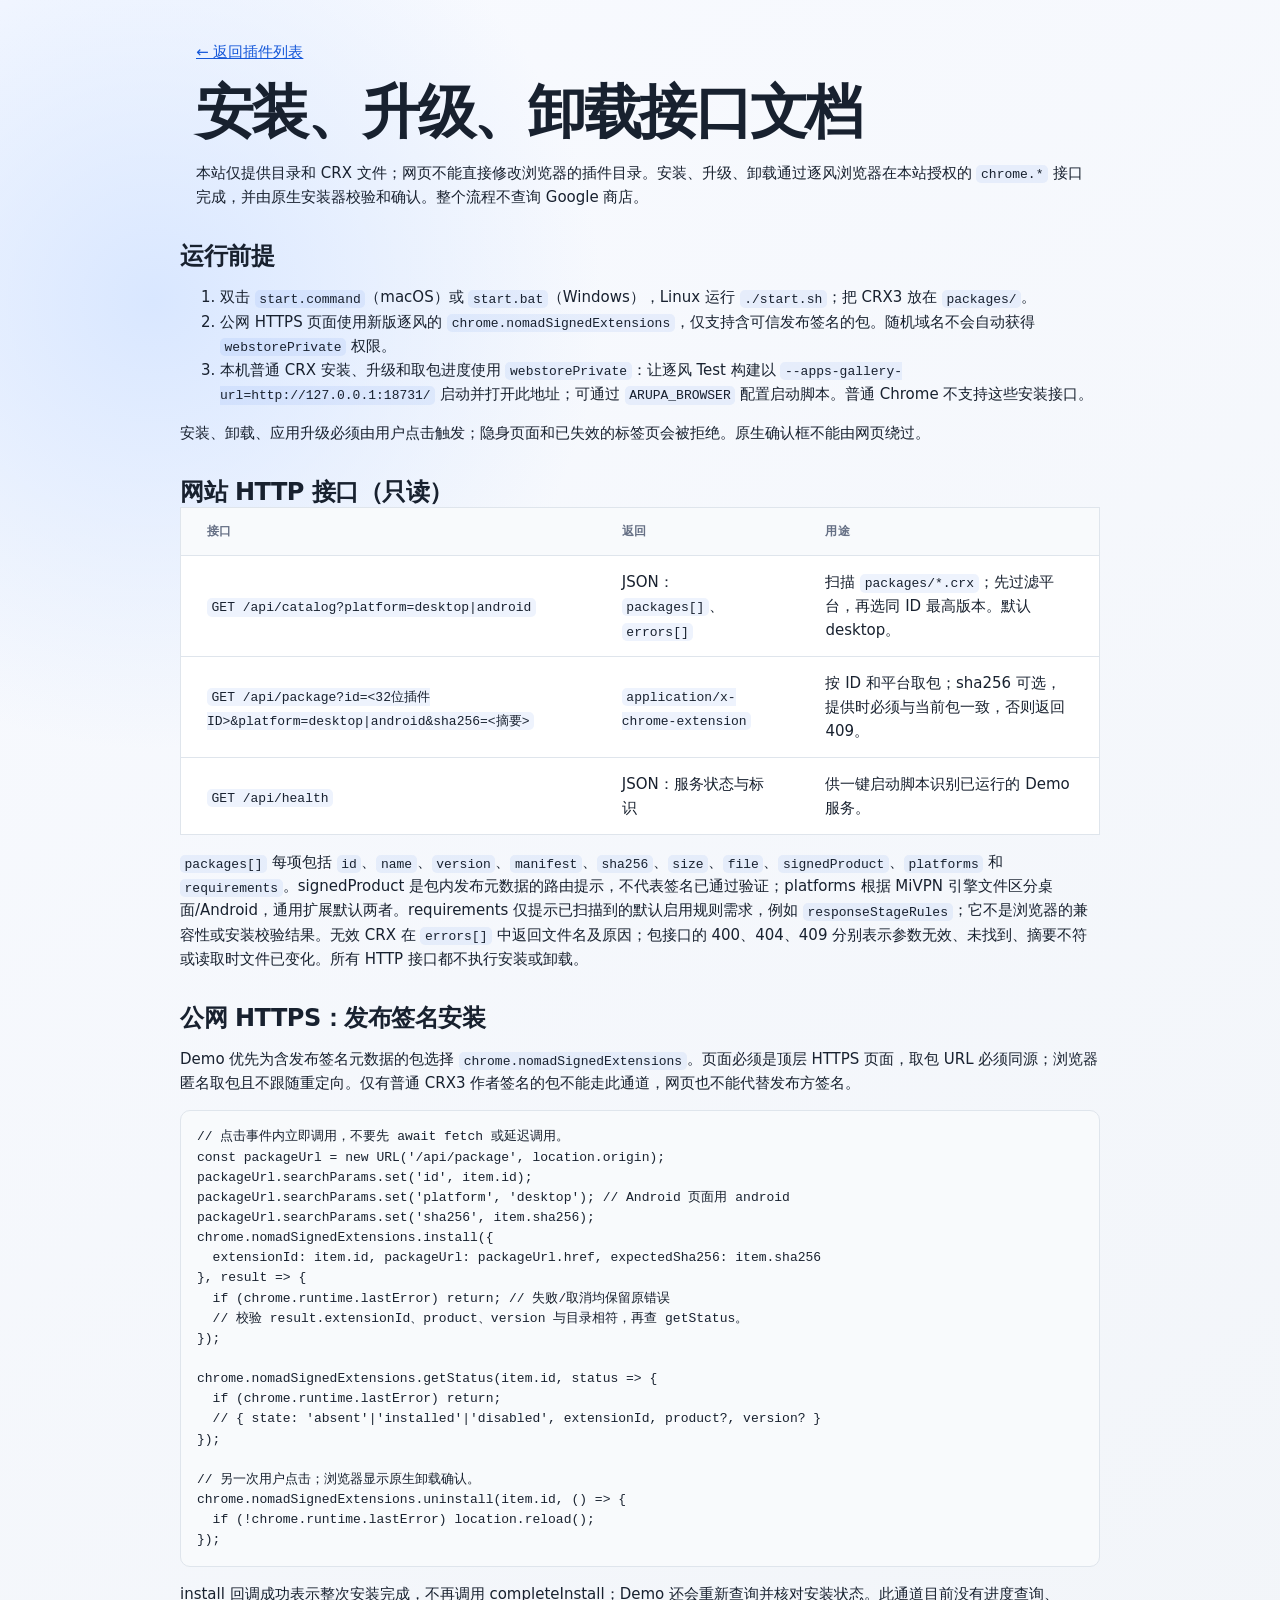
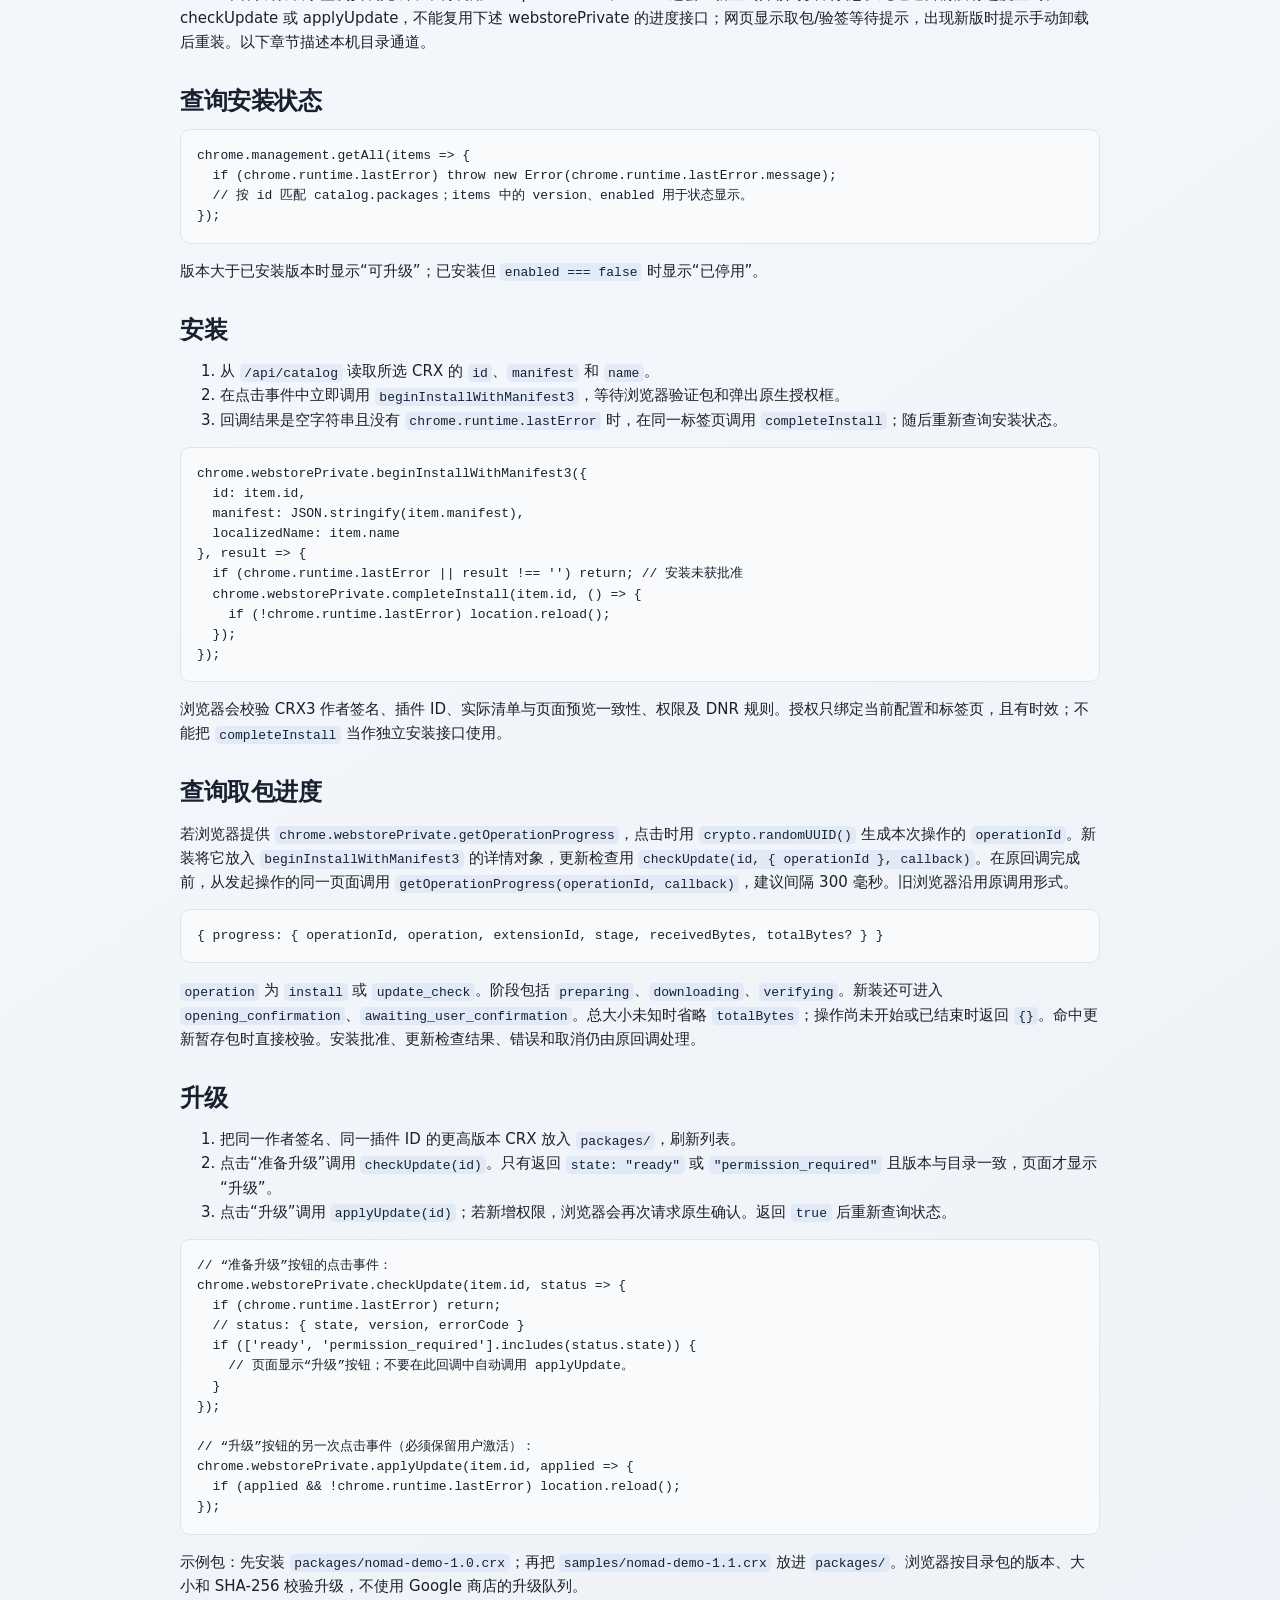
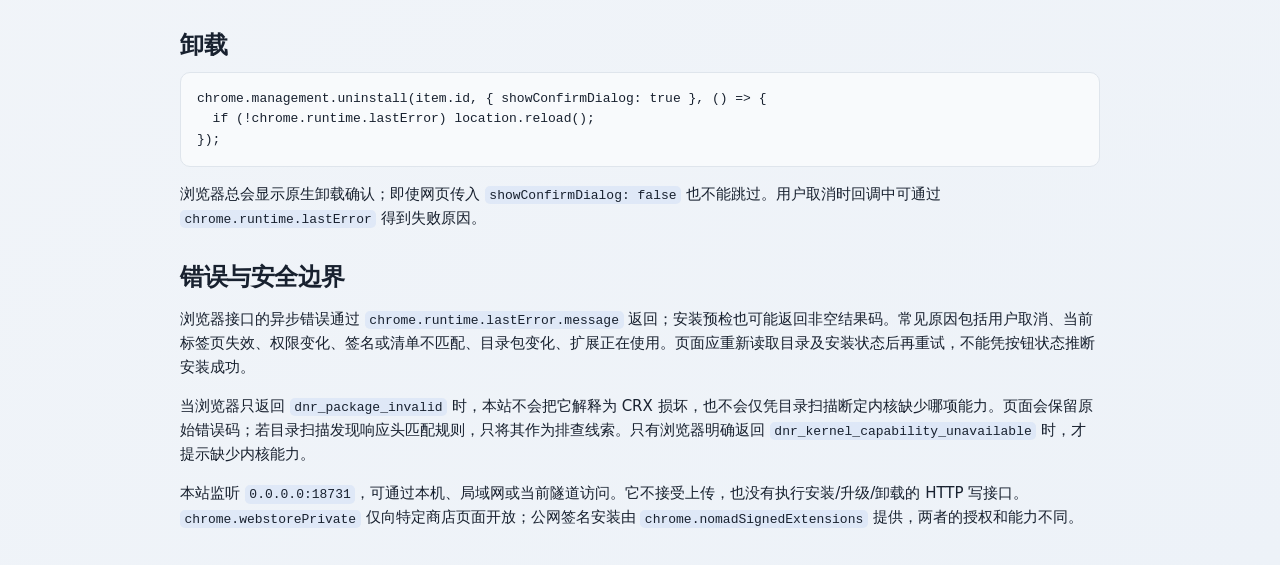
==== api.html @ 38eccc14 "增加随机域名访问" ====
<!doctype html>
<html lang="zh-CN">
<head>
  <meta charset="utf-8">
  <meta name="viewport" content="width=device-width, initial-scale=1">
  <title>接口文档 · 逐风扩展商店 Demo</title>
  <link rel="stylesheet" href="/style.css">
</head>
<body class="docs-page">
  <p><a href="/">← 返回插件列表</a></p>
  <h1>安装、升级、卸载接口文档</h1>
  <p>本站仅提供目录和 CRX 文件；网页不能直接修改浏览器的插件目录。安装、升级、卸载通过逐风浏览器在本站授权的 <code>chrome.*</code> 接口完成，并由原生安装器校验和确认。整个流程不查询 Google 商店。</p>

  <section>
    <h2>运行前提</h2>
    <ol>
      <li>双击 <code>start.command</code>（macOS）或 <code>start.bat</code>（Windows），Linux 运行 <code>./start.sh</code>；把 CRX3 放在 <code>packages/</code>。</li>
      <li>公网 HTTPS 页面使用新版逐风的 <code>chrome.nomadSignedExtensions</code>，仅支持含可信发布签名的包。随机域名不会自动获得 <code>webstorePrivate</code> 权限。</li>
      <li>本机普通 CRX 安装、升级和取包进度使用 <code>webstorePrivate</code>：让逐风 Test 构建以 <code>--apps-gallery-url=http://127.0.0.1:18731/</code> 启动并打开此地址；可通过 <code>ARUPA_BROWSER</code> 配置启动脚本。普通 Chrome 不支持这些安装接口。</li>
    </ol>
    <p>安装、卸载、应用升级必须由用户点击触发；隐身页面和已失效的标签页会被拒绝。原生确认框不能由网页绕过。</p>
  </section>

  <section>
    <h2>网站 HTTP 接口（只读）</h2>
    <table>
      <thead><tr><th>接口</th><th>返回</th><th>用途</th></tr></thead>
      <tbody>
        <tr><td><code>GET /api/catalog?platform=desktop|android</code></td><td>JSON：<code>packages[]</code>、<code>errors[]</code></td><td>扫描 <code>packages/*.crx</code>；先过滤平台，再选同 ID 最高版本。默认 desktop。</td></tr>
        <tr><td><code>GET /api/package?id=&lt;32位插件ID&gt;&amp;platform=desktop|android&amp;sha256=&lt;摘要&gt;</code></td><td><code>application/x-chrome-extension</code></td><td>按 ID 和平台取包；sha256 可选，提供时必须与当前包一致，否则返回 409。</td></tr>
        <tr><td><code>GET /api/health</code></td><td>JSON：服务状态与标识</td><td>供一键启动脚本识别已运行的 Demo 服务。</td></tr>
      </tbody>
    </table>
    <p><code>packages[]</code> 每项包括 <code>id</code>、<code>name</code>、<code>version</code>、<code>manifest</code>、<code>sha256</code>、<code>size</code>、<code>file</code>、<code>signedProduct</code>、<code>platforms</code> 和 <code>requirements</code>。signedProduct 是包内发布元数据的路由提示，不代表签名已通过验证；platforms 根据 MiVPN 引擎文件区分桌面/Android，通用扩展默认两者。requirements 仅提示已扫描到的默认启用规则需求，例如 <code>responseStageRules</code>；它不是浏览器的兼容性或安装校验结果。无效 CRX 在 <code>errors[]</code> 中返回文件名及原因；包接口的 400、404、409 分别表示参数无效、未找到、摘要不符或读取时文件已变化。所有 HTTP 接口都不执行安装或卸载。</p>
  </section>

  <section>
    <h2>公网 HTTPS：发布签名安装</h2>
    <p>Demo 优先为含发布签名元数据的包选择 <code>chrome.nomadSignedExtensions</code>。页面必须是顶层 HTTPS 页面，取包 URL 必须同源；浏览器匿名取包且不跟随重定向。仅有普通 CRX3 作者签名的包不能走此通道，网页也不能代替发布方签名。</p>
    <pre><code>// 点击事件内立即调用，不要先 await fetch 或延迟调用。
const packageUrl = new URL('/api/package', location.origin);
packageUrl.searchParams.set('id', item.id);
packageUrl.searchParams.set('platform', 'desktop'); // Android 页面用 android
packageUrl.searchParams.set('sha256', item.sha256);
chrome.nomadSignedExtensions.install({
  extensionId: item.id, packageUrl: packageUrl.href, expectedSha256: item.sha256
}, result =&gt; {
  if (chrome.runtime.lastError) return; // 失败/取消均保留原错误
  // 校验 result.extensionId、product、version 与目录相符，再查 getStatus。
});

chrome.nomadSignedExtensions.getStatus(item.id, status =&gt; {
  if (chrome.runtime.lastError) return;
  // { state: 'absent'|'installed'|'disabled', extensionId, product?, version? }
});

// 另一次用户点击；浏览器显示原生卸载确认。
chrome.nomadSignedExtensions.uninstall(item.id, () =&gt; {
  if (!chrome.runtime.lastError) location.reload();
});</code></pre>
    <p>install 回调成功表示整次安装完成，不再调用 completeInstall；Demo 还会重新查询并核对安装状态。此通道目前没有进度查询、checkUpdate 或 applyUpdate，不能复用下述 webstorePrivate 的进度接口；网页显示取包/验签等待提示，出现新版时提示手动卸载后重装。以下章节描述本机目录通道。</p>
  </section>

  <section>
    <h2>查询安装状态</h2>
    <pre><code>chrome.management.getAll(items =&gt; {
  if (chrome.runtime.lastError) throw new Error(chrome.runtime.lastError.message);
  // 按 id 匹配 catalog.packages；items 中的 version、enabled 用于状态显示。
});</code></pre>
    <p>版本大于已安装版本时显示“可升级”；已安装但 <code>enabled === false</code> 时显示“已停用”。</p>
  </section>

  <section>
    <h2>安装</h2>
    <ol>
      <li>从 <code>/api/catalog</code> 读取所选 CRX 的 <code>id</code>、<code>manifest</code> 和 <code>name</code>。</li>
      <li>在点击事件中立即调用 <code>beginInstallWithManifest3</code>，等待浏览器验证包和弹出原生授权框。</li>
      <li>回调结果是空字符串且没有 <code>chrome.runtime.lastError</code> 时，在同一标签页调用 <code>completeInstall</code>；随后重新查询安装状态。</li>
    </ol>
    <pre><code>chrome.webstorePrivate.beginInstallWithManifest3({
  id: item.id,
  manifest: JSON.stringify(item.manifest),
  localizedName: item.name
}, result =&gt; {
  if (chrome.runtime.lastError || result !== '') return; // 安装未获批准
  chrome.webstorePrivate.completeInstall(item.id, () =&gt; {
    if (!chrome.runtime.lastError) location.reload();
  });
});</code></pre>
    <p>浏览器会校验 CRX3 作者签名、插件 ID、实际清单与页面预览一致性、权限及 DNR 规则。授权只绑定当前配置和标签页，且有时效；不能把 <code>completeInstall</code> 当作独立安装接口使用。</p>
  </section>

  <section>
    <h2>查询取包进度</h2>
    <p>若浏览器提供 <code>chrome.webstorePrivate.getOperationProgress</code>，点击时用 <code>crypto.randomUUID()</code> 生成本次操作的 <code>operationId</code>。新装将它放入 <code>beginInstallWithManifest3</code> 的详情对象，更新检查用 <code>checkUpdate(id, { operationId }, callback)</code>。在原回调完成前，从发起操作的同一页面调用 <code>getOperationProgress(operationId, callback)</code>，建议间隔 300 毫秒。旧浏览器沿用原调用形式。</p>
    <pre><code>{ progress: { operationId, operation, extensionId, stage, receivedBytes, totalBytes? } }</code></pre>
    <p><code>operation</code> 为 <code>install</code> 或 <code>update_check</code>。阶段包括 <code>preparing</code>、<code>downloading</code>、<code>verifying</code>。新装还可进入 <code>opening_confirmation</code>、<code>awaiting_user_confirmation</code>。总大小未知时省略 <code>totalBytes</code>；操作尚未开始或已结束时返回 <code>{}</code>。命中更新暂存包时直接校验。安装批准、更新检查结果、错误和取消仍由原回调处理。</p>
  </section>

  <section>
    <h2>升级</h2>
    <ol>
      <li>把同一作者签名、同一插件 ID 的更高版本 CRX 放入 <code>packages/</code>，刷新列表。</li>
      <li>点击“准备升级”调用 <code>checkUpdate(id)</code>。只有返回 <code>state: "ready"</code> 或 <code>"permission_required"</code> 且版本与目录一致，页面才显示“升级”。</li>
      <li>点击“升级”调用 <code>applyUpdate(id)</code>；若新增权限，浏览器会再次请求原生确认。返回 <code>true</code> 后重新查询状态。</li>
    </ol>
    <pre><code>// “准备升级”按钮的点击事件：
chrome.webstorePrivate.checkUpdate(item.id, status =&gt; {
  if (chrome.runtime.lastError) return;
  // status: { state, version, errorCode }
  if (['ready', 'permission_required'].includes(status.state)) {
    // 页面显示“升级”按钮；不要在此回调中自动调用 applyUpdate。
  }
});

// “升级”按钮的另一次点击事件（必须保留用户激活）：
chrome.webstorePrivate.applyUpdate(item.id, applied =&gt; {
  if (applied &amp;&amp; !chrome.runtime.lastError) location.reload();
});</code></pre>
    <p>示例包：先安装 <code>packages/nomad-demo-1.0.crx</code>；再把 <code>samples/nomad-demo-1.1.crx</code> 放进 <code>packages/</code>。浏览器按目录包的版本、大小和 SHA-256 校验升级，不使用 Google 商店的升级队列。</p>
  </section>

  <section>
    <h2>卸载</h2>
    <pre><code>chrome.management.uninstall(item.id, { showConfirmDialog: true }, () =&gt; {
  if (!chrome.runtime.lastError) location.reload();
});</code></pre>
    <p>浏览器总会显示原生卸载确认；即使网页传入 <code>showConfirmDialog: false</code> 也不能跳过。用户取消时回调中可通过 <code>chrome.runtime.lastError</code> 得到失败原因。</p>
  </section>

  <section>
    <h2>错误与安全边界</h2>
    <p>浏览器接口的异步错误通过 <code>chrome.runtime.lastError.message</code> 返回；安装预检也可能返回非空结果码。常见原因包括用户取消、当前标签页失效、权限变化、签名或清单不匹配、目录包变化、扩展正在使用。页面应重新读取目录及安装状态后再重试，不能凭按钮状态推断安装成功。</p>
    <p>当浏览器只返回 <code>dnr_package_invalid</code> 时，本站不会把它解释为 CRX 损坏，也不会仅凭目录扫描断定内核缺少哪项能力。页面会保留原始错误码；若目录扫描发现响应头匹配规则，只将其作为排查线索。只有浏览器明确返回 <code>dnr_kernel_capability_unavailable</code> 时，才提示缺少内核能力。</p>
    <p>本站监听 <code>0.0.0.0:18731</code>，可通过本机、局域网或当前隧道访问。它不接受上传，也没有执行安装/升级/卸载的 HTTP 写接口。<code>chrome.webstorePrivate</code> 仅向特定商店页面开放；公网签名安装由 <code>chrome.nomadSignedExtensions</code> 提供，两者的授权和能力不同。</p>
  </section>
</body>
</html>
---- style.css ----
:root {
  color-scheme: light;
  --ink: #18212f;
  --muted: #667085;
  --line: #dfe5ec;
  --panel: rgba(255, 255, 255, 0.92);
  --brand: #1457d9;
  --brand-dark: #0b3f9f;
  --accent: #e8f0ff;
}

* { box-sizing: border-box; }

body {
  min-height: 100vh;
  margin: 0;
  color: var(--ink);
  background:
    radial-gradient(circle at 12% 8%, #d9e7ff 0, transparent 28rem),
    linear-gradient(145deg, #f8faff 0%, #f2f5f9 56%, #edf2f8 100%);
  font: 15px/1.6 system-ui, -apple-system, BlinkMacSystemFont, "Segoe UI", sans-serif;
}

.shell,
body > section,
body > h1,
body > p {
  width: min(1040px, calc(100% - 32px));
  margin-right: auto;
  margin-left: auto;
}

.shell { padding: 64px 0 40px; }

.hero {
  display: flex;
  align-items: flex-end;
  justify-content: space-between;
  gap: 32px;
  margin-bottom: 32px;
}

.eyebrow,
.section-label {
  margin: 0 0 6px;
  color: var(--brand);
  font-size: 12px;
  font-weight: 750;
  letter-spacing: .14em;
}

h1, h2 { line-height: 1.15; }
h1 { margin: 0; font-size: clamp(34px, 6vw, 58px); letter-spacing: -.045em; }
h1 span { color: var(--brand); }
h2 { margin: 0; font-size: 24px; letter-spacing: -.02em; }

.intro { max-width: 680px; margin: 16px 0 0; color: var(--muted); font-size: 17px; }

.panel {
  overflow: hidden;
  border: 1px solid rgba(198, 208, 221, .9);
  border-radius: 18px;
  background: var(--panel);
  box-shadow: 0 20px 50px rgba(31, 52, 79, .09);
}

.toolbar {
  display: flex;
  align-items: center;
  justify-content: space-between;
  gap: 20px;
  padding: 24px 26px 18px;
}

button,
.secondary-action {
  border: 1px solid transparent;
  border-radius: 9px;
  padding: 8px 13px;
  font: inherit;
  font-weight: 650;
  text-decoration: none;
  transition: background-color .15s ease, border-color .15s ease, transform .15s ease;
}

button { margin: 2px; color: #fff; background: var(--brand); cursor: pointer; }
button:hover:not(:disabled) { background: var(--brand-dark); transform: translateY(-1px); }
button:disabled { opacity: .48; cursor: not-allowed; }
.secondary-action { flex: 0 0 auto; color: var(--brand); border-color: #b9cdf8; background: rgba(255, 255, 255, .72); }
.secondary-action:hover { border-color: var(--brand); background: #fff; }

.status {
  min-height: 44px;
  margin: 0 26px 16px;
  padding: 10px 12px;
  border-radius: 9px;
  color: #365178;
  background: var(--accent);
  white-space: pre-wrap;
}

#download-progress { width: calc(100% - 52px); margin: 0 26px 16px; accent-color: var(--brand); }

.table-wrap { overflow-x: auto; }
table { width: 100%; border-collapse: collapse; }
th, td { padding: 14px 26px; border-top: 1px solid var(--line); text-align: left; vertical-align: middle; }
th { color: var(--muted); background: #f8fafc; font-size: 12px; font-weight: 700; letter-spacing: .04em; white-space: nowrap; }
td:first-child { min-width: 240px; font-weight: 620; }
td:first-child .file-name { margin-top: 3px; color: var(--muted); font-size: 13px; font-weight: 400; }
td:last-child { min-width: 150px; }

footer { padding: 18px 4px; color: var(--muted); font-size: 13px; }
a { color: var(--brand); }
code, pre { font: 13px/1.55 ui-monospace, SFMono-Regular, Menlo, Consolas, monospace; }
code { padding: .12em .35em; border-radius: 5px; background: rgba(20, 87, 217, .07); }
pre { overflow-x: auto; padding: 16px; border: 1px solid var(--line); border-radius: 10px; background: #f8fafc; }
pre code { padding: 0; background: transparent; }

.docs-page { width: min(920px, calc(100% - 32px)); margin: 40px auto; }
.docs-page section { width: auto; margin: 34px 0; }
.docs-page table { border: 1px solid var(--line); background: #fff; }

@media (max-width: 700px) {
  .shell { padding-top: 36px; }
  .hero { align-items: flex-start; flex-direction: column; gap: 18px; }
  .toolbar { align-items: flex-start; }
  th, td { padding: 12px 16px; }
  .status { margin-right: 16px; margin-left: 16px; }
  #download-progress { width: calc(100% - 32px); margin-right: 16px; margin-left: 16px; }
}

@media (prefers-reduced-motion: reduce) {
  button, .secondary-action { transition: none; }
}
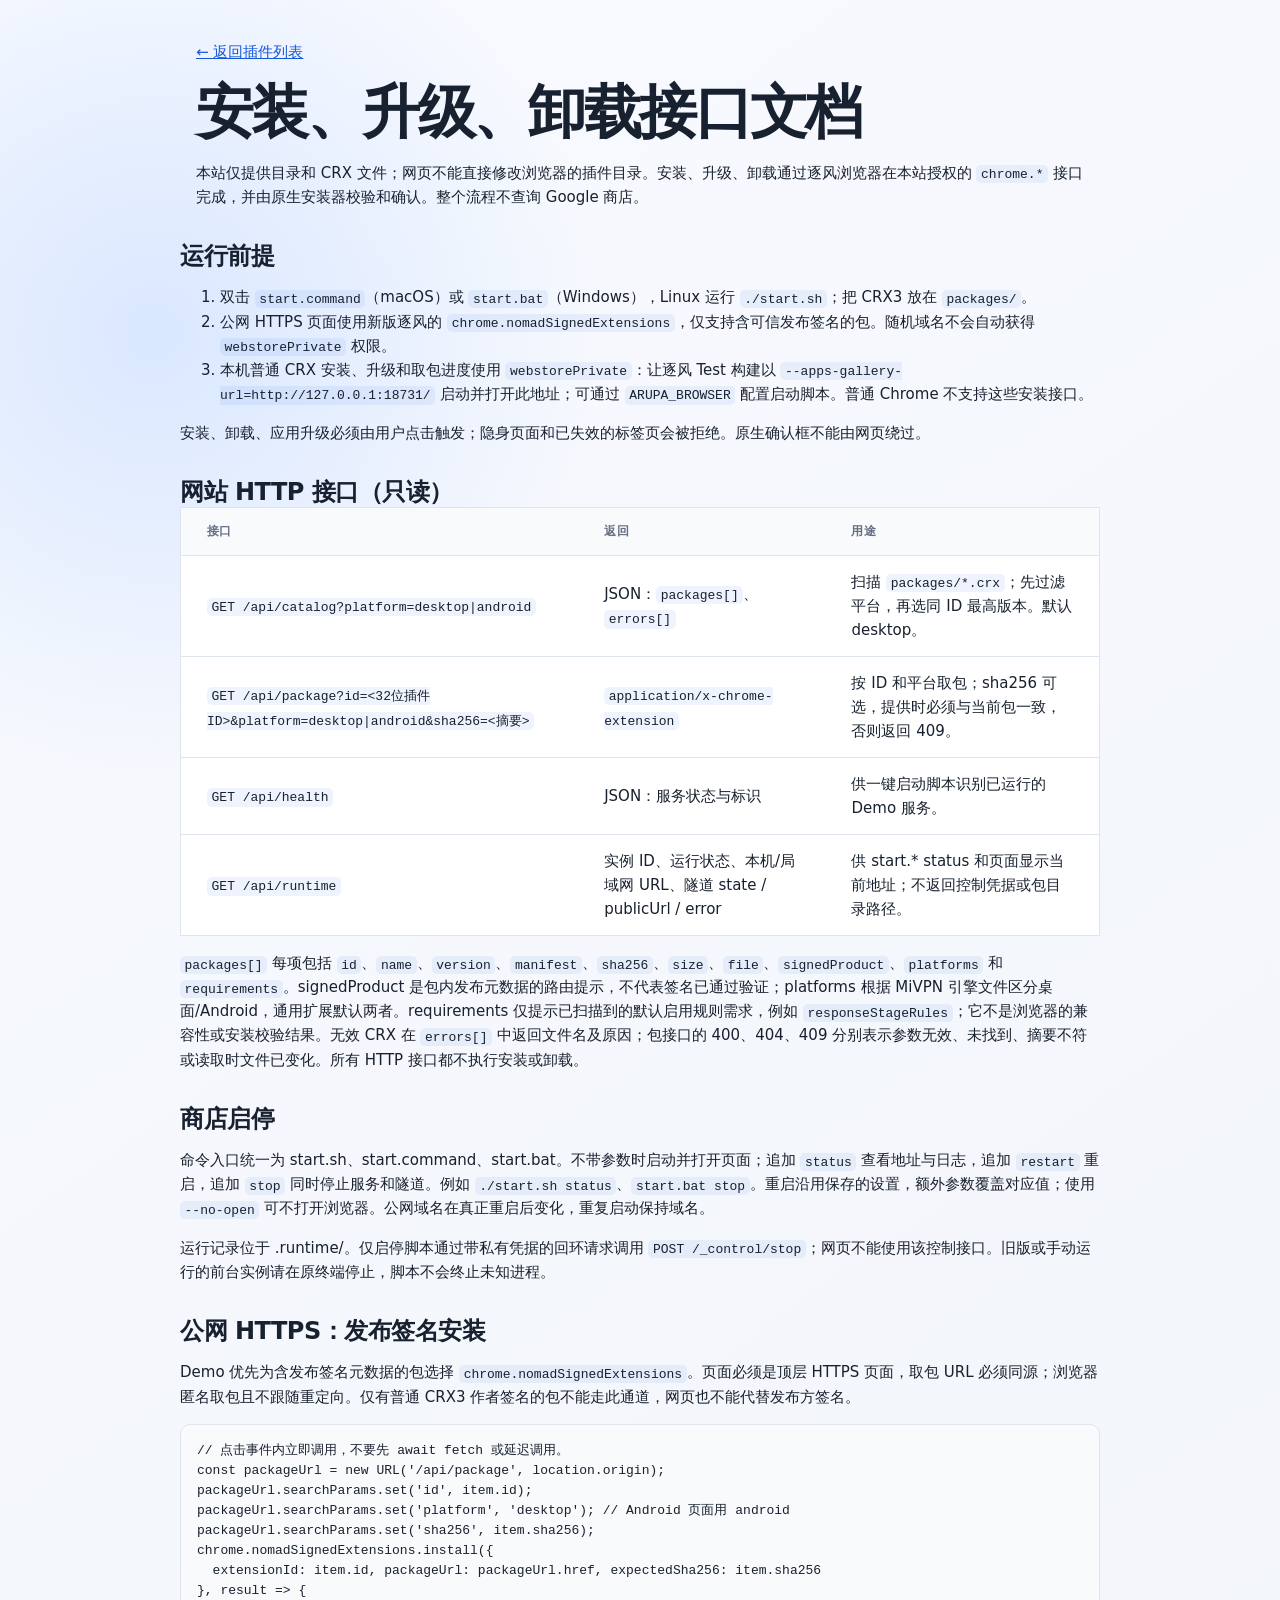
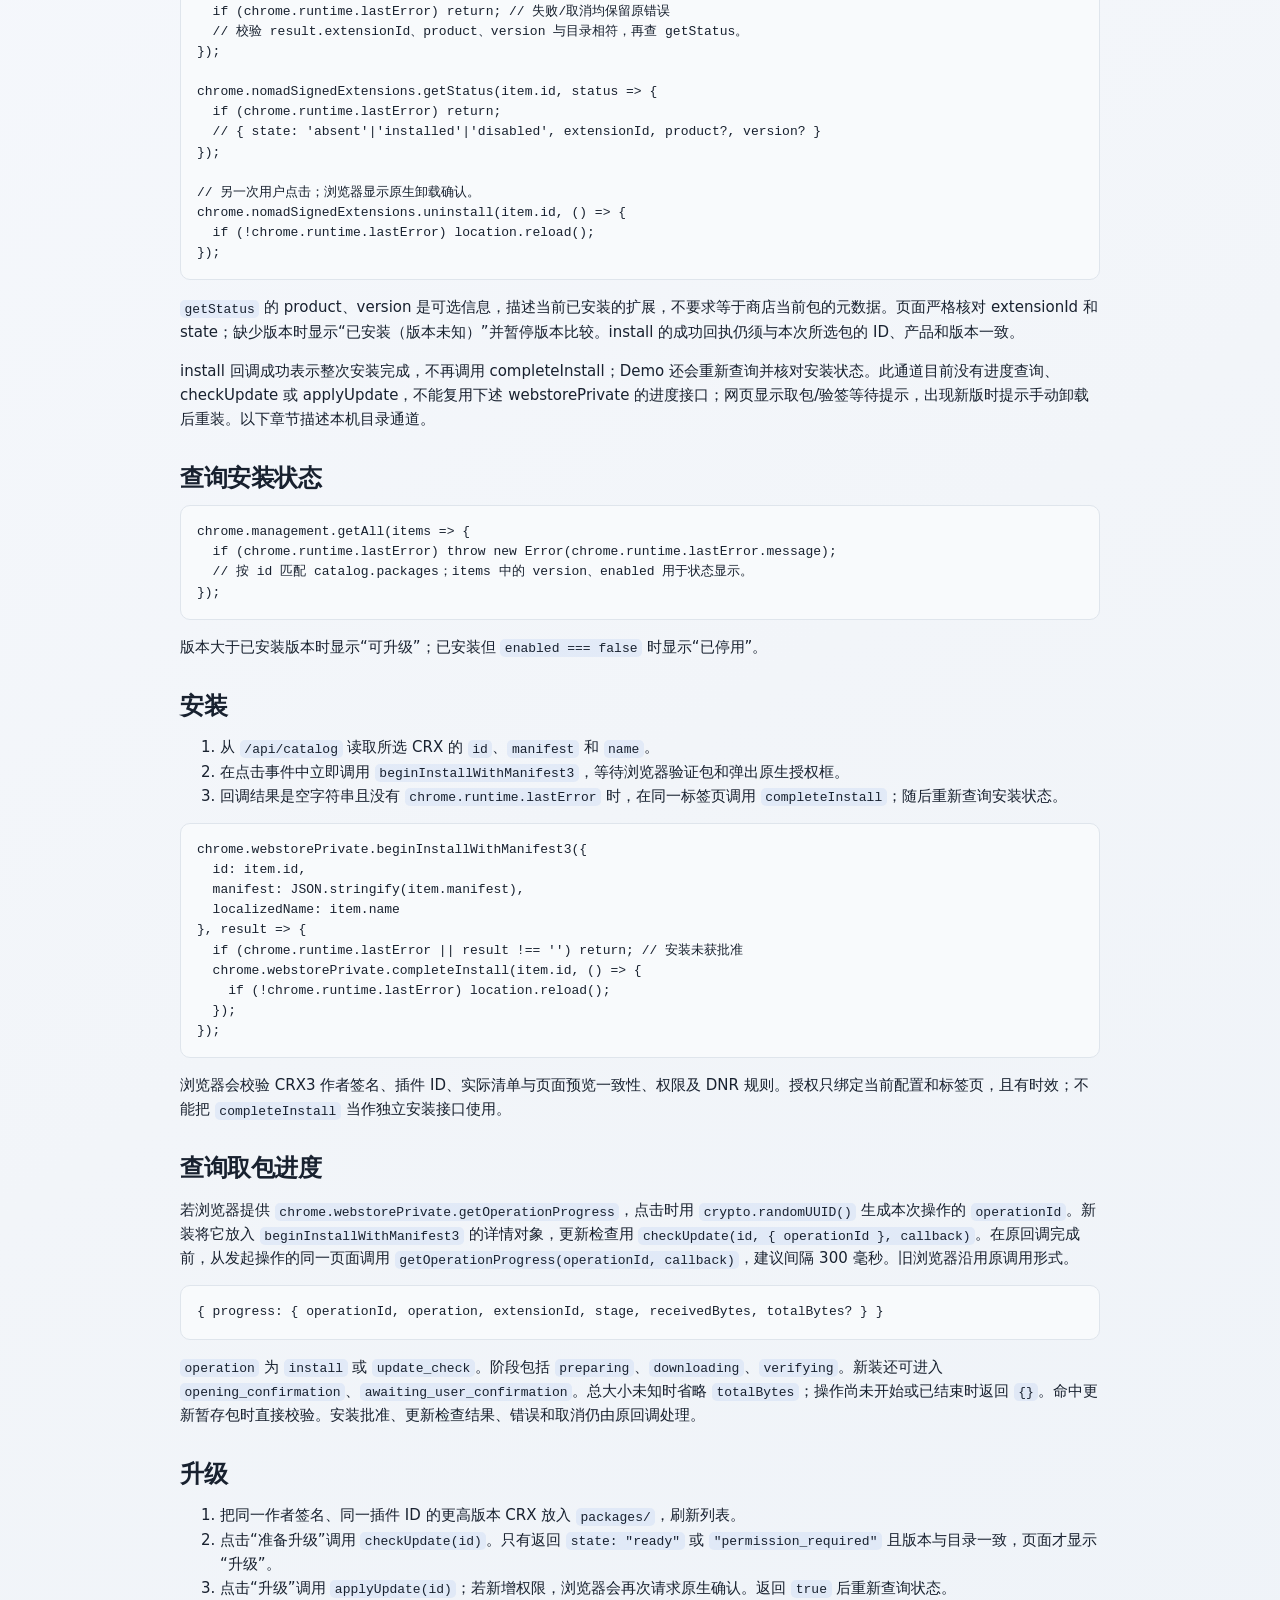
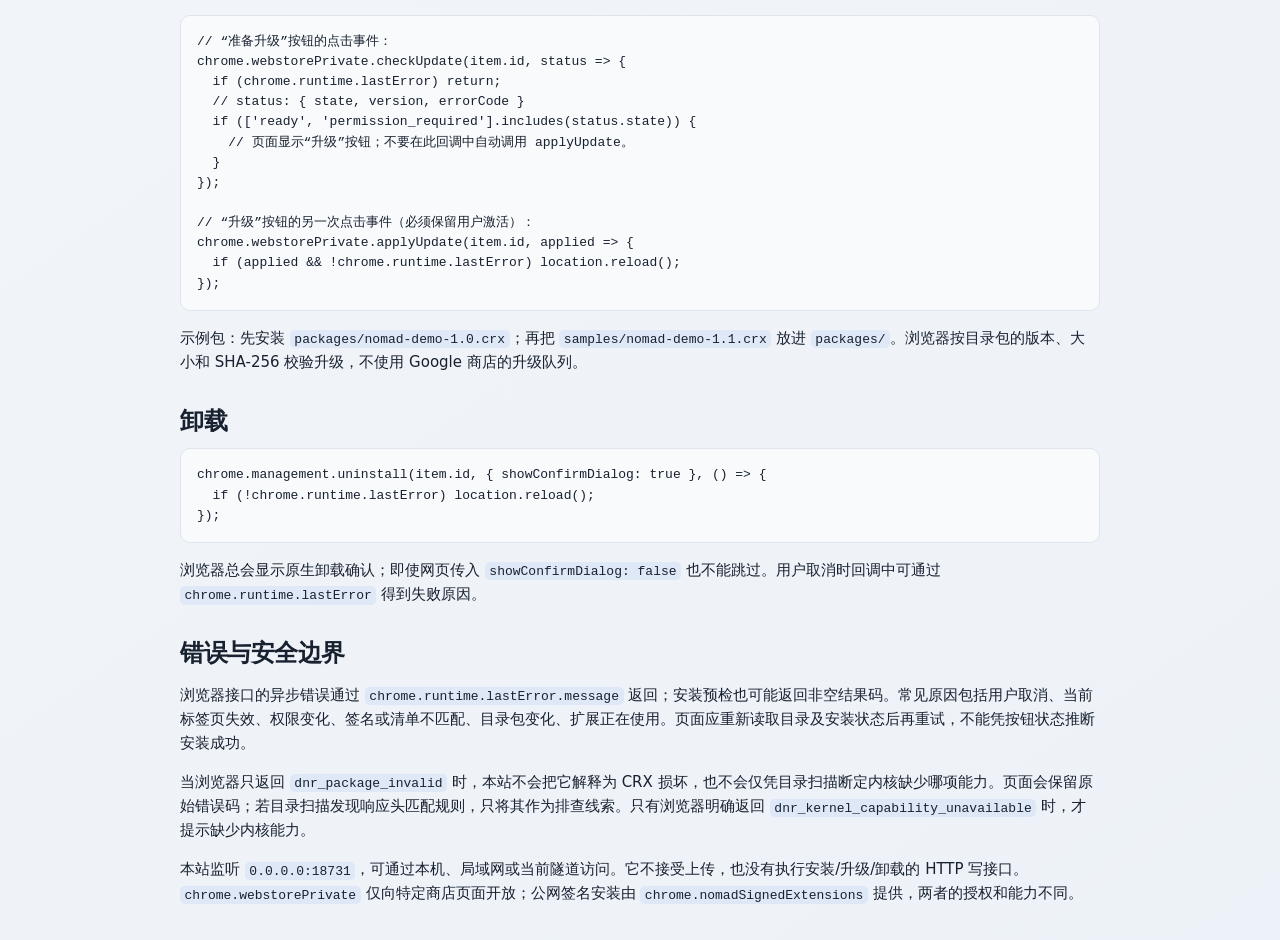
==== commit 802780b7: "重构脚本" ====
--- a/api.html
+++ b/api.html
@@ -29,9 +29,16 @@
         <tr><td><code>GET /api/catalog?platform=desktop|android</code></td><td>JSON：<code>packages[]</code>、<code>errors[]</code></td><td>扫描 <code>packages/*.crx</code>；先过滤平台，再选同 ID 最高版本。默认 desktop。</td></tr>
         <tr><td><code>GET /api/package?id=&lt;32位插件ID&gt;&amp;platform=desktop|android&amp;sha256=&lt;摘要&gt;</code></td><td><code>application/x-chrome-extension</code></td><td>按 ID 和平台取包；sha256 可选，提供时必须与当前包一致，否则返回 409。</td></tr>
         <tr><td><code>GET /api/health</code></td><td>JSON：服务状态与标识</td><td>供一键启动脚本识别已运行的 Demo 服务。</td></tr>
+        <tr><td><code>GET /api/runtime</code></td><td>实例 ID、运行状态、本机/局域网 URL、隧道 state / publicUrl / error</td><td>供 start.* status 和页面显示当前地址；不返回控制凭据或包目录路径。</td></tr>
       </tbody>
     </table>
     <p><code>packages[]</code> 每项包括 <code>id</code>、<code>name</code>、<code>version</code>、<code>manifest</code>、<code>sha256</code>、<code>size</code>、<code>file</code>、<code>signedProduct</code>、<code>platforms</code> 和 <code>requirements</code>。signedProduct 是包内发布元数据的路由提示，不代表签名已通过验证；platforms 根据 MiVPN 引擎文件区分桌面/Android，通用扩展默认两者。requirements 仅提示已扫描到的默认启用规则需求，例如 <code>responseStageRules</code>；它不是浏览器的兼容性或安装校验结果。无效 CRX 在 <code>errors[]</code> 中返回文件名及原因；包接口的 400、404、409 分别表示参数无效、未找到、摘要不符或读取时文件已变化。所有 HTTP 接口都不执行安装或卸载。</p>
+  </section>
+
+  <section>
+    <h2>商店启停</h2>
+    <p>命令入口统一为 start.sh、start.command、start.bat。不带参数时启动并打开页面；追加 <code>status</code> 查看地址与日志，追加 <code>restart</code> 重启，追加 <code>stop</code> 同时停止服务和隧道。例如 <code>./start.sh status</code>、<code>start.bat stop</code>。重启沿用保存的设置，额外参数覆盖对应值；使用 <code>--no-open</code> 可不打开浏览器。公网域名在真正重启后变化，重复启动保持域名。</p>
+    <p>运行记录位于 .runtime/。仅启停脚本通过带私有凭据的回环请求调用 <code>POST /_control/stop</code>；网页不能使用该控制接口。旧版或手动运行的前台实例请在原终端停止，脚本不会终止未知进程。</p>
   </section>
 
   <section>
@@ -58,6 +65,7 @@
 chrome.nomadSignedExtensions.uninstall(item.id, () =&gt; {
   if (!chrome.runtime.lastError) location.reload();
 });</code></pre>
+    <p><code>getStatus</code> 的 product、version 是可选信息，描述当前已安装的扩展，不要求等于商店当前包的元数据。页面严格核对 extensionId 和 state；缺少版本时显示“已安装（版本未知）”并暂停版本比较。install 的成功回执仍须与本次所选包的 ID、产品和版本一致。</p>
     <p>install 回调成功表示整次安装完成，不再调用 completeInstall；Demo 还会重新查询并核对安装状态。此通道目前没有进度查询、checkUpdate 或 applyUpdate，不能复用下述 webstorePrivate 的进度接口；网页显示取包/验签等待提示，出现新版时提示手动卸载后重装。以下章节描述本机目录通道。</p>
   </section>
 
--- a/style.css
+++ b/style.css
@@ -63,6 +63,9 @@
   background: var(--panel);
   box-shadow: 0 20px 50px rgba(31, 52, 79, .09);
 }
+
+.service-status { margin: 0 4px 18px; color: var(--muted); font-size: 13px; overflow-wrap: anywhere; }
+.service-status a { display: inline-block; margin: 0 14px 4px 0; }
 
 .toolbar {
   display: flex;
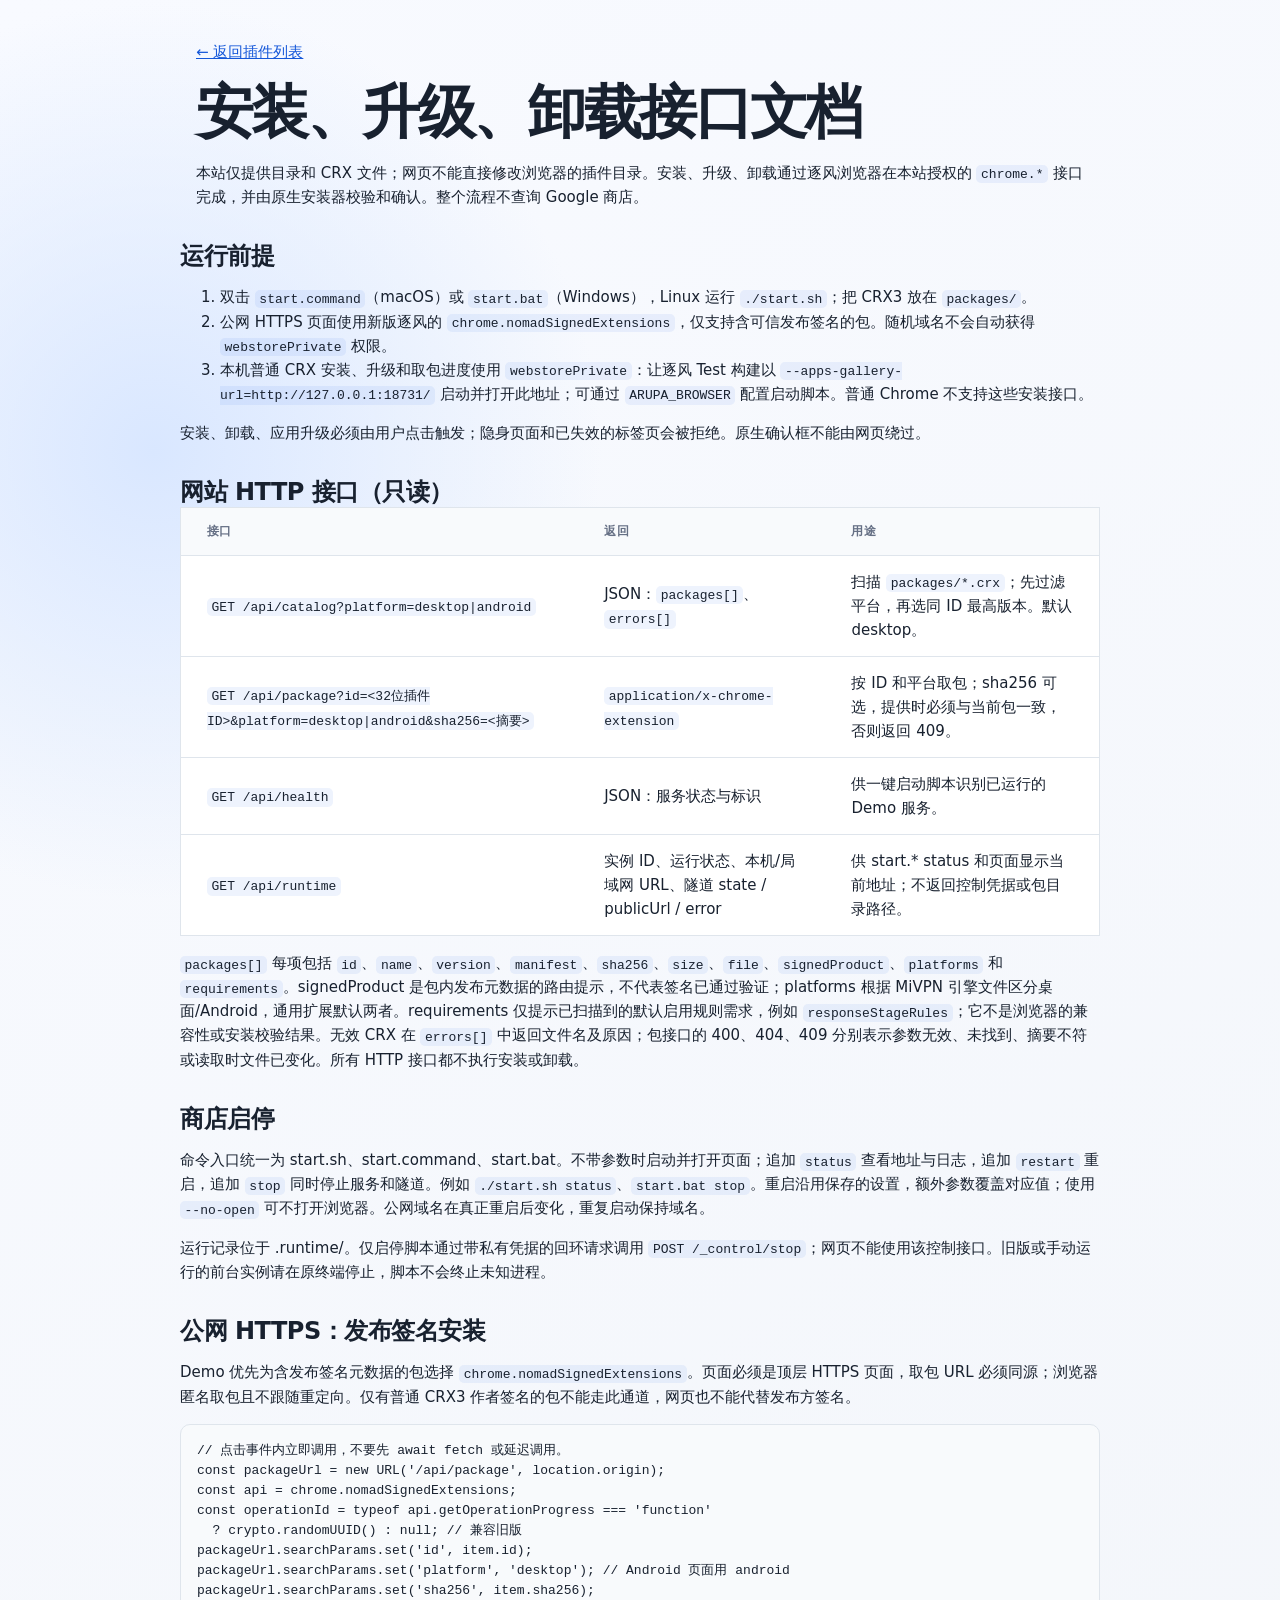
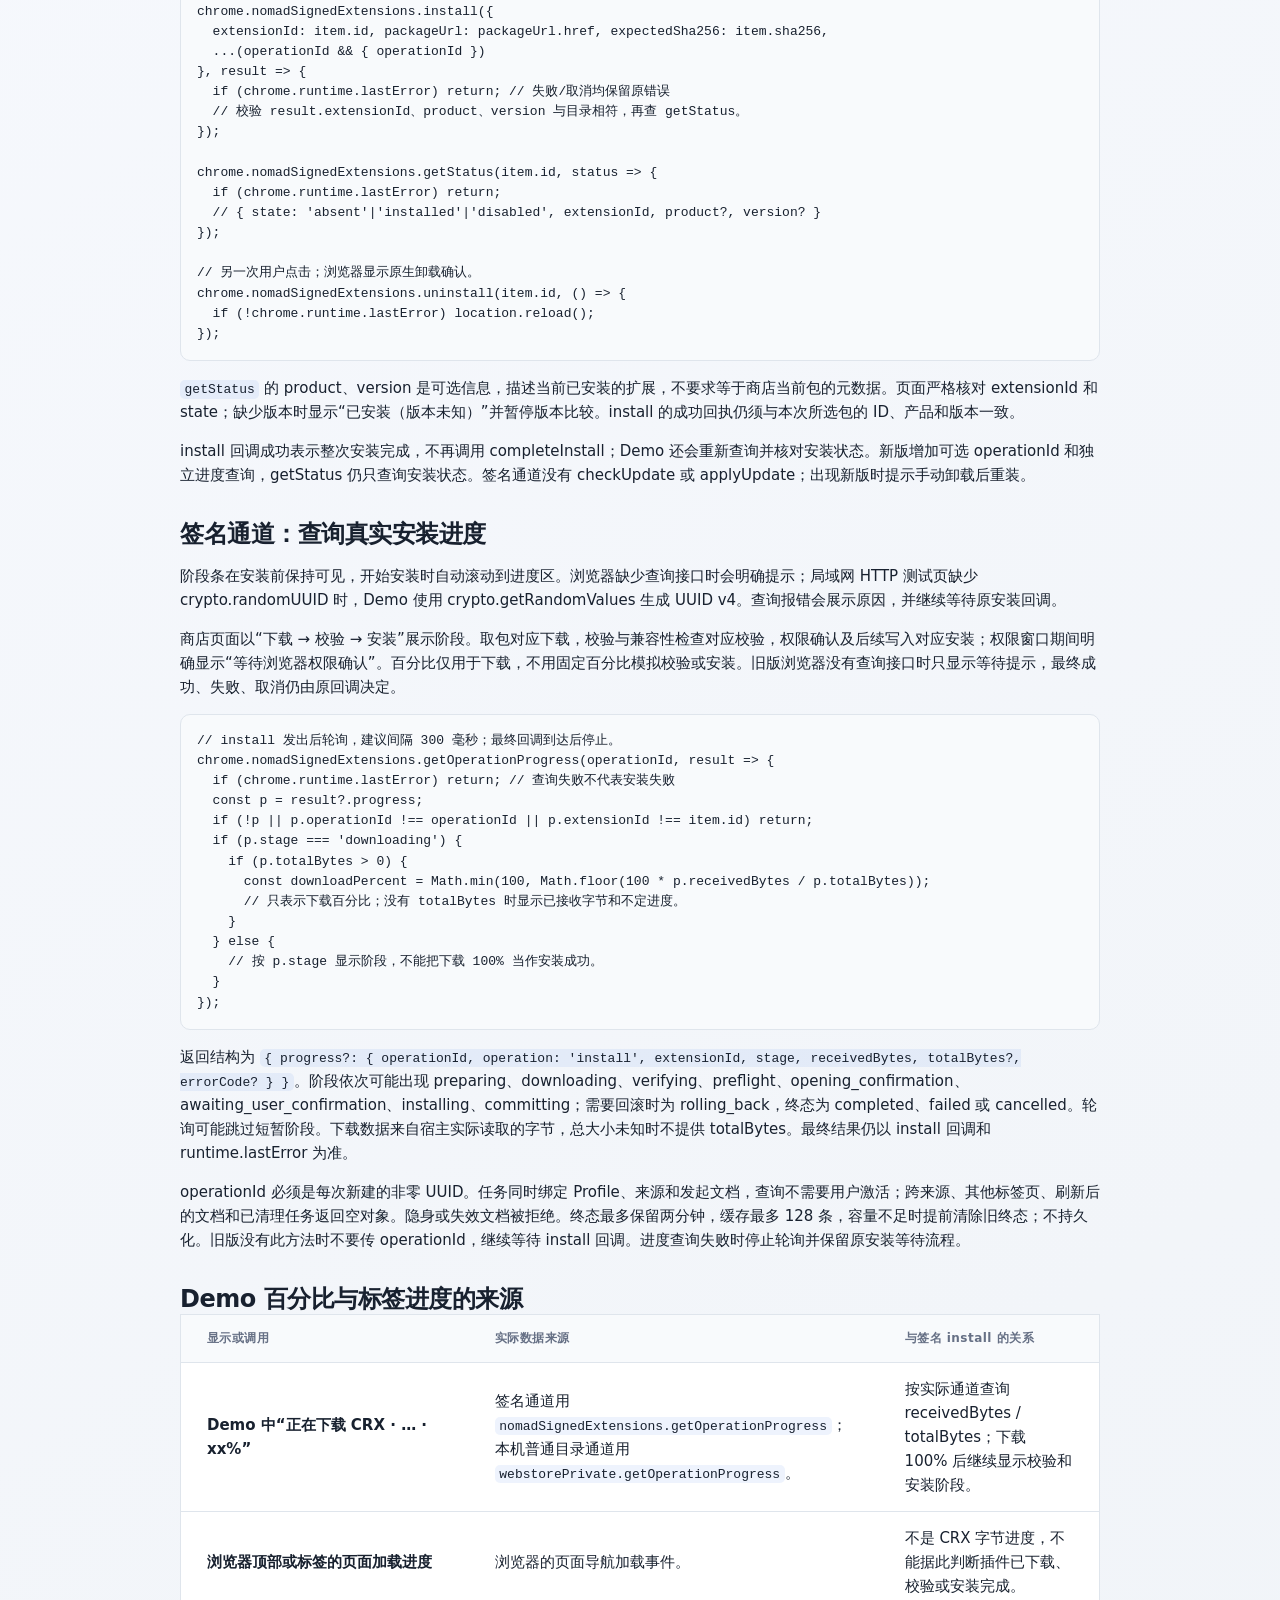
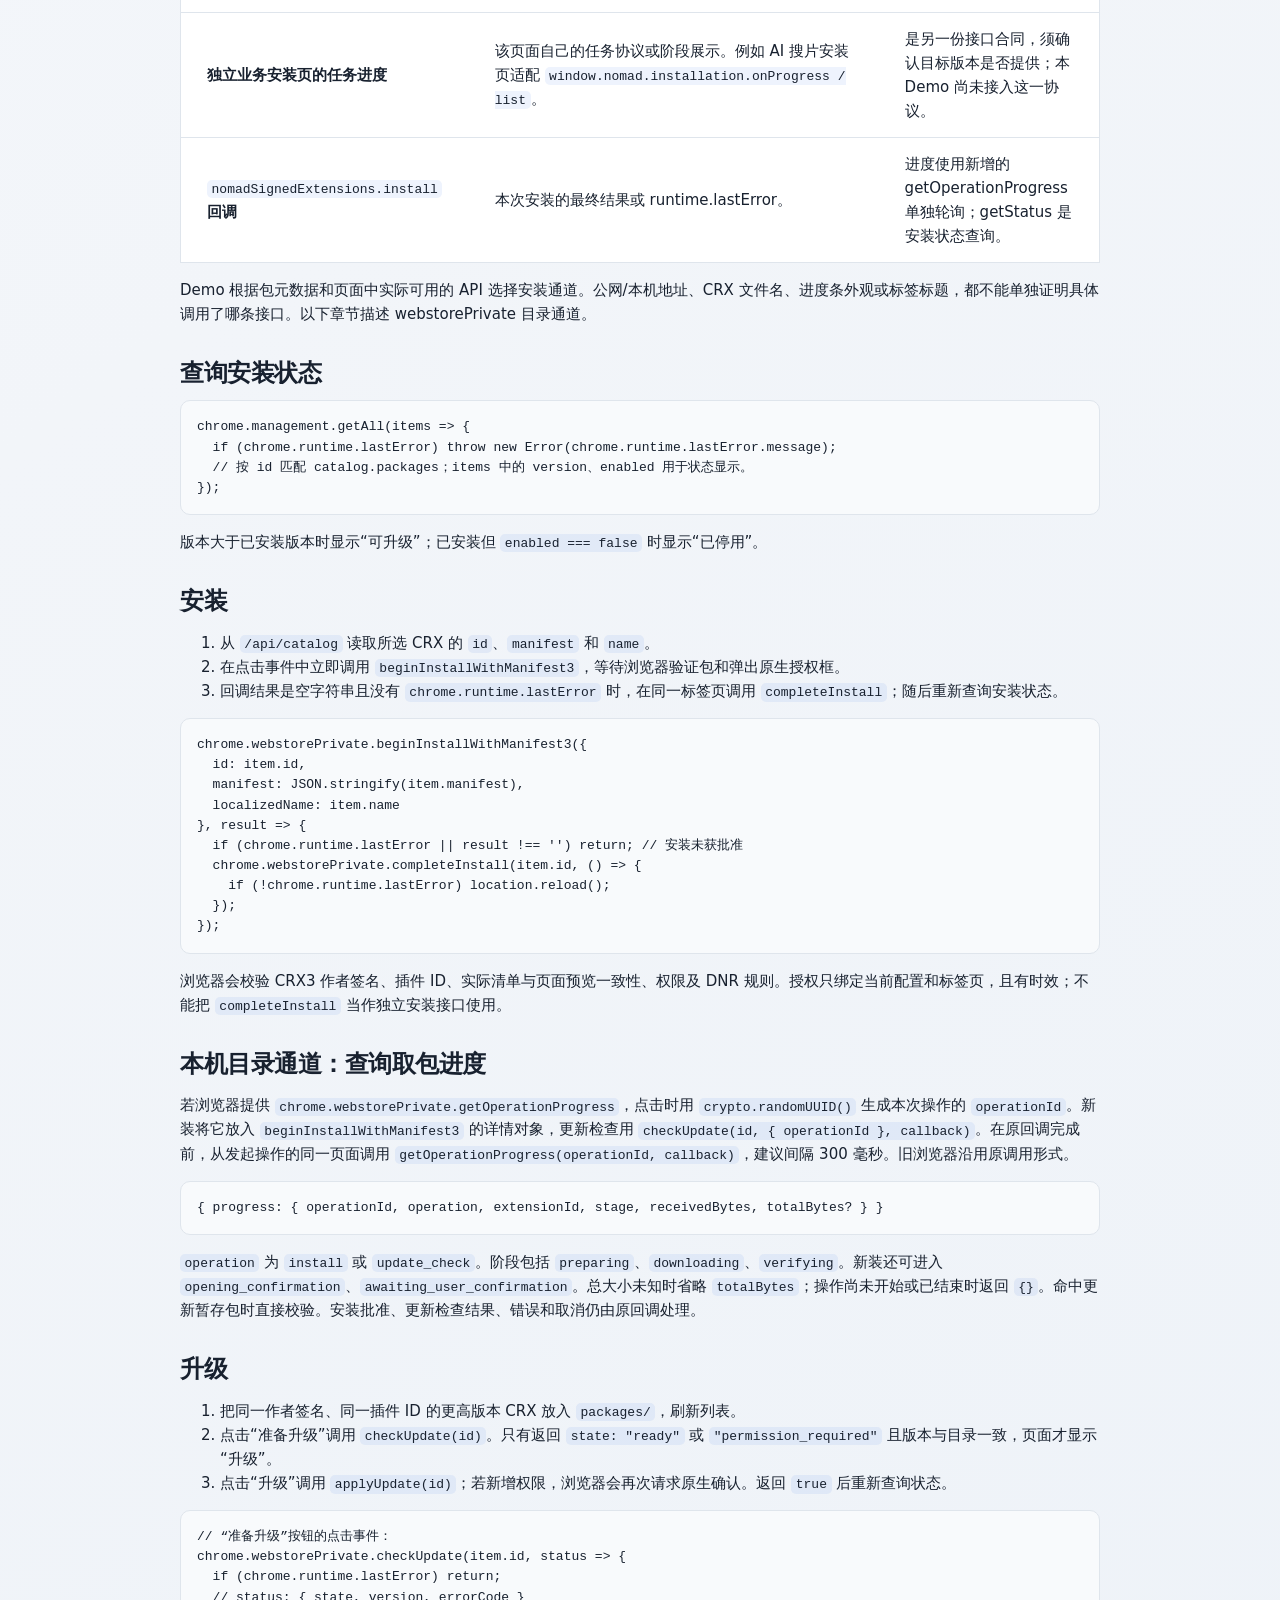
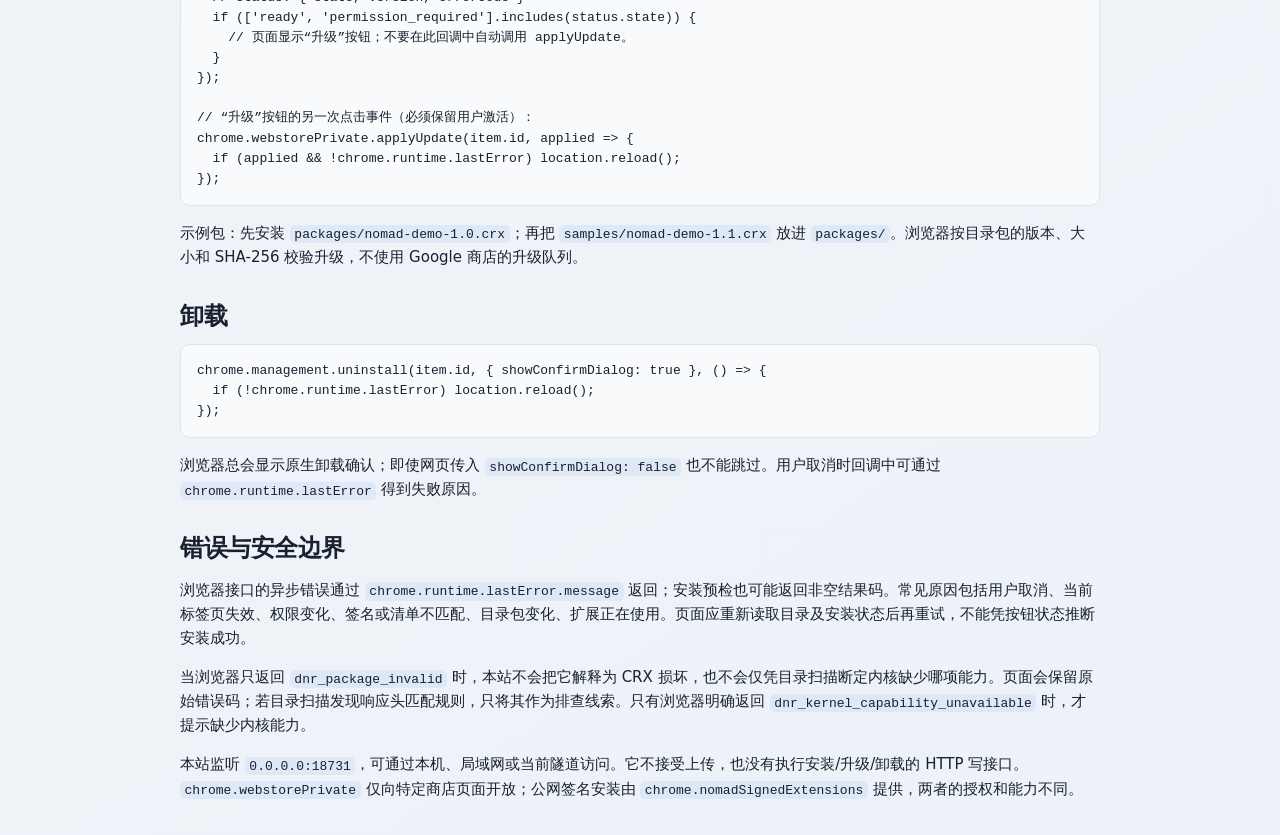
==== commit c32b2713: "插件安装进度" ====
--- a/api.html
+++ b/api.html
@@ -46,11 +46,15 @@
     <p>Demo 优先为含发布签名元数据的包选择 <code>chrome.nomadSignedExtensions</code>。页面必须是顶层 HTTPS 页面，取包 URL 必须同源；浏览器匿名取包且不跟随重定向。仅有普通 CRX3 作者签名的包不能走此通道，网页也不能代替发布方签名。</p>
     <pre><code>// 点击事件内立即调用，不要先 await fetch 或延迟调用。
 const packageUrl = new URL('/api/package', location.origin);
+const api = chrome.nomadSignedExtensions;
+const operationId = typeof api.getOperationProgress === 'function'
+  ? crypto.randomUUID() : null; // 兼容旧版
 packageUrl.searchParams.set('id', item.id);
 packageUrl.searchParams.set('platform', 'desktop'); // Android 页面用 android
 packageUrl.searchParams.set('sha256', item.sha256);
 chrome.nomadSignedExtensions.install({
-  extensionId: item.id, packageUrl: packageUrl.href, expectedSha256: item.sha256
+  extensionId: item.id, packageUrl: packageUrl.href, expectedSha256: item.sha256,
+  ...(operationId &amp;&amp; { operationId })
 }, result =&gt; {
   if (chrome.runtime.lastError) return; // 失败/取消均保留原错误
   // 校验 result.extensionId、product、version 与目录相符，再查 getStatus。
@@ -66,7 +70,43 @@
   if (!chrome.runtime.lastError) location.reload();
 });</code></pre>
     <p><code>getStatus</code> 的 product、version 是可选信息，描述当前已安装的扩展，不要求等于商店当前包的元数据。页面严格核对 extensionId 和 state；缺少版本时显示“已安装（版本未知）”并暂停版本比较。install 的成功回执仍须与本次所选包的 ID、产品和版本一致。</p>
-    <p>install 回调成功表示整次安装完成，不再调用 completeInstall；Demo 还会重新查询并核对安装状态。此通道目前没有进度查询、checkUpdate 或 applyUpdate，不能复用下述 webstorePrivate 的进度接口；网页显示取包/验签等待提示，出现新版时提示手动卸载后重装。以下章节描述本机目录通道。</p>
+    <p>install 回调成功表示整次安装完成，不再调用 completeInstall；Demo 还会重新查询并核对安装状态。新版增加可选 operationId 和独立进度查询，getStatus 仍只查询安装状态。签名通道没有 checkUpdate 或 applyUpdate；出现新版时提示手动卸载后重装。</p>
+  </section>
+
+  <section>
+    <h2>签名通道：查询真实安装进度</h2>
+    <p>阶段条在安装前保持可见，开始安装时自动滚动到进度区。浏览器缺少查询接口时会明确提示；局域网 HTTP 测试页缺少 crypto.randomUUID 时，Demo 使用 crypto.getRandomValues 生成 UUID v4。查询报错会展示原因，并继续等待原安装回调。</p>
+    <p>商店页面以“下载 → 校验 → 安装”展示阶段。取包对应下载，校验与兼容性检查对应校验，权限确认及后续写入对应安装；权限窗口期间明确显示“等待浏览器权限确认”。百分比仅用于下载，不用固定百分比模拟校验或安装。旧版浏览器没有查询接口时只显示等待提示，最终成功、失败、取消仍由原回调决定。</p>
+    <pre><code>// install 发出后轮询，建议间隔 300 毫秒；最终回调到达后停止。
+chrome.nomadSignedExtensions.getOperationProgress(operationId, result =&gt; {
+  if (chrome.runtime.lastError) return; // 查询失败不代表安装失败
+  const p = result?.progress;
+  if (!p || p.operationId !== operationId || p.extensionId !== item.id) return;
+  if (p.stage === 'downloading') {
+    if (p.totalBytes &gt; 0) {
+      const downloadPercent = Math.min(100, Math.floor(100 * p.receivedBytes / p.totalBytes));
+      // 只表示下载百分比；没有 totalBytes 时显示已接收字节和不定进度。
+    }
+  } else {
+    // 按 p.stage 显示阶段，不能把下载 100% 当作安装成功。
+  }
+});</code></pre>
+    <p>返回结构为 <code>{ progress?: { operationId, operation: 'install', extensionId, stage, receivedBytes, totalBytes?, errorCode? } }</code>。阶段依次可能出现 preparing、downloading、verifying、preflight、opening_confirmation、awaiting_user_confirmation、installing、committing；需要回滚时为 rolling_back，终态为 completed、failed 或 cancelled。轮询可能跳过短暂阶段。下载数据来自宿主实际读取的字节，总大小未知时不提供 totalBytes。最终结果仍以 install 回调和 runtime.lastError 为准。</p>
+    <p>operationId 必须是每次新建的非零 UUID。任务同时绑定 Profile、来源和发起文档，查询不需要用户激活；跨来源、其他标签页、刷新后的文档和已清理任务返回空对象。隐身或失效文档被拒绝。终态最多保留两分钟，缓存最多 128 条，容量不足时提前清除旧终态；不持久化。旧版没有此方法时不要传 operationId，继续等待 install 回调。进度查询失败时停止轮询并保留原安装等待流程。</p>
+  </section>
+
+  <section>
+    <h2>Demo 百分比与标签进度的来源</h2>
+    <table>
+      <thead><tr><th>显示或调用</th><th>实际数据来源</th><th>与签名 install 的关系</th></tr></thead>
+      <tbody>
+        <tr><td>Demo 中“正在下载 CRX · … · xx%”</td><td>签名通道用 <code>nomadSignedExtensions.getOperationProgress</code>；本机普通目录通道用 <code>webstorePrivate.getOperationProgress</code>。</td><td>按实际通道查询 receivedBytes / totalBytes；下载 100% 后继续显示校验和安装阶段。</td></tr>
+        <tr><td>浏览器顶部或标签的页面加载进度</td><td>浏览器的页面导航加载事件。</td><td>不是 CRX 字节进度，不能据此判断插件已下载、校验或安装完成。</td></tr>
+        <tr><td>独立业务安装页的任务进度</td><td>该页面自己的任务协议或阶段展示。例如 AI 搜片安装页适配 <code>window.nomad.installation.onProgress / list</code>。</td><td>是另一份接口合同，须确认目标版本是否提供；本 Demo 尚未接入这一协议。</td></tr>
+        <tr><td><code>nomadSignedExtensions.install</code> 回调</td><td>本次安装的最终结果或 runtime.lastError。</td><td>进度使用新增的 getOperationProgress 单独轮询；getStatus 是安装状态查询。</td></tr>
+      </tbody>
+    </table>
+    <p>Demo 根据包元数据和页面中实际可用的 API 选择安装通道。公网/本机地址、CRX 文件名、进度条外观或标签标题，都不能单独证明具体调用了哪条接口。以下章节描述 webstorePrivate 目录通道。</p>
   </section>
 
   <section>
@@ -99,7 +139,7 @@
   </section>
 
   <section>
-    <h2>查询取包进度</h2>
+    <h2>本机目录通道：查询取包进度</h2>
     <p>若浏览器提供 <code>chrome.webstorePrivate.getOperationProgress</code>，点击时用 <code>crypto.randomUUID()</code> 生成本次操作的 <code>operationId</code>。新装将它放入 <code>beginInstallWithManifest3</code> 的详情对象，更新检查用 <code>checkUpdate(id, { operationId }, callback)</code>。在原回调完成前，从发起操作的同一页面调用 <code>getOperationProgress(operationId, callback)</code>，建议间隔 300 毫秒。旧浏览器沿用原调用形式。</p>
     <pre><code>{ progress: { operationId, operation, extensionId, stage, receivedBytes, totalBytes? } }</code></pre>
     <p><code>operation</code> 为 <code>install</code> 或 <code>update_check</code>。阶段包括 <code>preparing</code>、<code>downloading</code>、<code>verifying</code>。新装还可进入 <code>opening_confirmation</code>、<code>awaiting_user_confirmation</code>。总大小未知时省略 <code>totalBytes</code>；操作尚未开始或已结束时返回 <code>{}</code>。命中更新暂存包时直接校验。安装批准、更新检查结果、错误和取消仍由原回调处理。</p>
--- a/style.css
+++ b/style.css
@@ -64,8 +64,10 @@
   box-shadow: 0 20px 50px rgba(31, 52, 79, .09);
 }
 
-.service-status { margin: 0 4px 18px; color: var(--muted); font-size: 13px; overflow-wrap: anywhere; }
-.service-status a { display: inline-block; margin: 0 14px 4px 0; }
+.service-panel { margin-bottom: 24px; padding: 18px 22px; border: 1px solid var(--line); border-radius: 14px; background: rgba(255, 255, 255, .7); }
+.service-panel h2 { margin-bottom: 10px; font-size: 16px; }
+.service-status { color: var(--muted); font-size: 13px; overflow-wrap: anywhere; }
+.service-status a { display: block; width: fit-content; margin: 4px 0; text-underline-offset: 3px; }
 
 .toolbar {
   display: flex;
@@ -104,6 +106,22 @@
 
 #download-progress { width: calc(100% - 52px); margin: 0 26px 16px; accent-color: var(--brand); }
 
+.install-progress { margin: 0 26px 14px; padding: 16px; border: 1px solid var(--line); border-radius: 12px; background: #f8fafc; }
+.install-progress h3 { margin: 0 0 16px; font-size: 15px; }
+.install-steps { display: flex; gap: 10px; margin: 0; padding: 0; list-style: none; }
+.install-steps li { display: flex; flex: 1; align-items: center; gap: 8px; color: var(--muted); font-weight: 650; }
+.install-steps li:not(:last-child)::after { content: "→"; flex: 1; color: #a5afbf; text-align: center; }
+.step-number { display: grid; flex: 0 0 28px; height: 28px; place-items: center; border: 1px solid #c9d3e1; border-radius: 50%; font-size: 13px; }
+.install-steps [data-state="active"] { color: var(--brand); }
+.install-steps [data-state="active"] .step-number { border-color: var(--brand); background: var(--accent); box-shadow: 0 0 0 3px #e8f0ff; }
+.install-steps [data-state="done"] { color: #13764d; }
+.install-steps [data-state="done"] .step-number { border-color: #13764d; background: #e5f6ee; }
+.install-steps [data-state="failed"] { color: #b42318; }
+.install-steps [data-state="failed"] .step-number { border-color: #b42318; background: #fff0ed; }
+.install-steps [data-state="cancelled"] { color: #975c13; }
+.install-steps [data-state="cancelled"] .step-number { border-color: #975c13; background: #fff6e5; }
+.progress-note { margin: 12px 0 0; color: var(--muted); font-size: 13px; }
+
 .table-wrap { overflow-x: auto; }
 table { width: 100%; border-collapse: collapse; }
 th, td { padding: 14px 26px; border-top: 1px solid var(--line); text-align: left; vertical-align: middle; }
@@ -129,6 +147,9 @@
   .toolbar { align-items: flex-start; }
   th, td { padding: 12px 16px; }
   .status { margin-right: 16px; margin-left: 16px; }
+  .install-progress { margin-right: 16px; margin-left: 16px; padding: 12px; }
+  .install-steps { gap: 5px; }
+  .install-steps li { gap: 6px; font-size: 14px; }
   #download-progress { width: calc(100% - 32px); margin-right: 16px; margin-left: 16px; }
 }
 
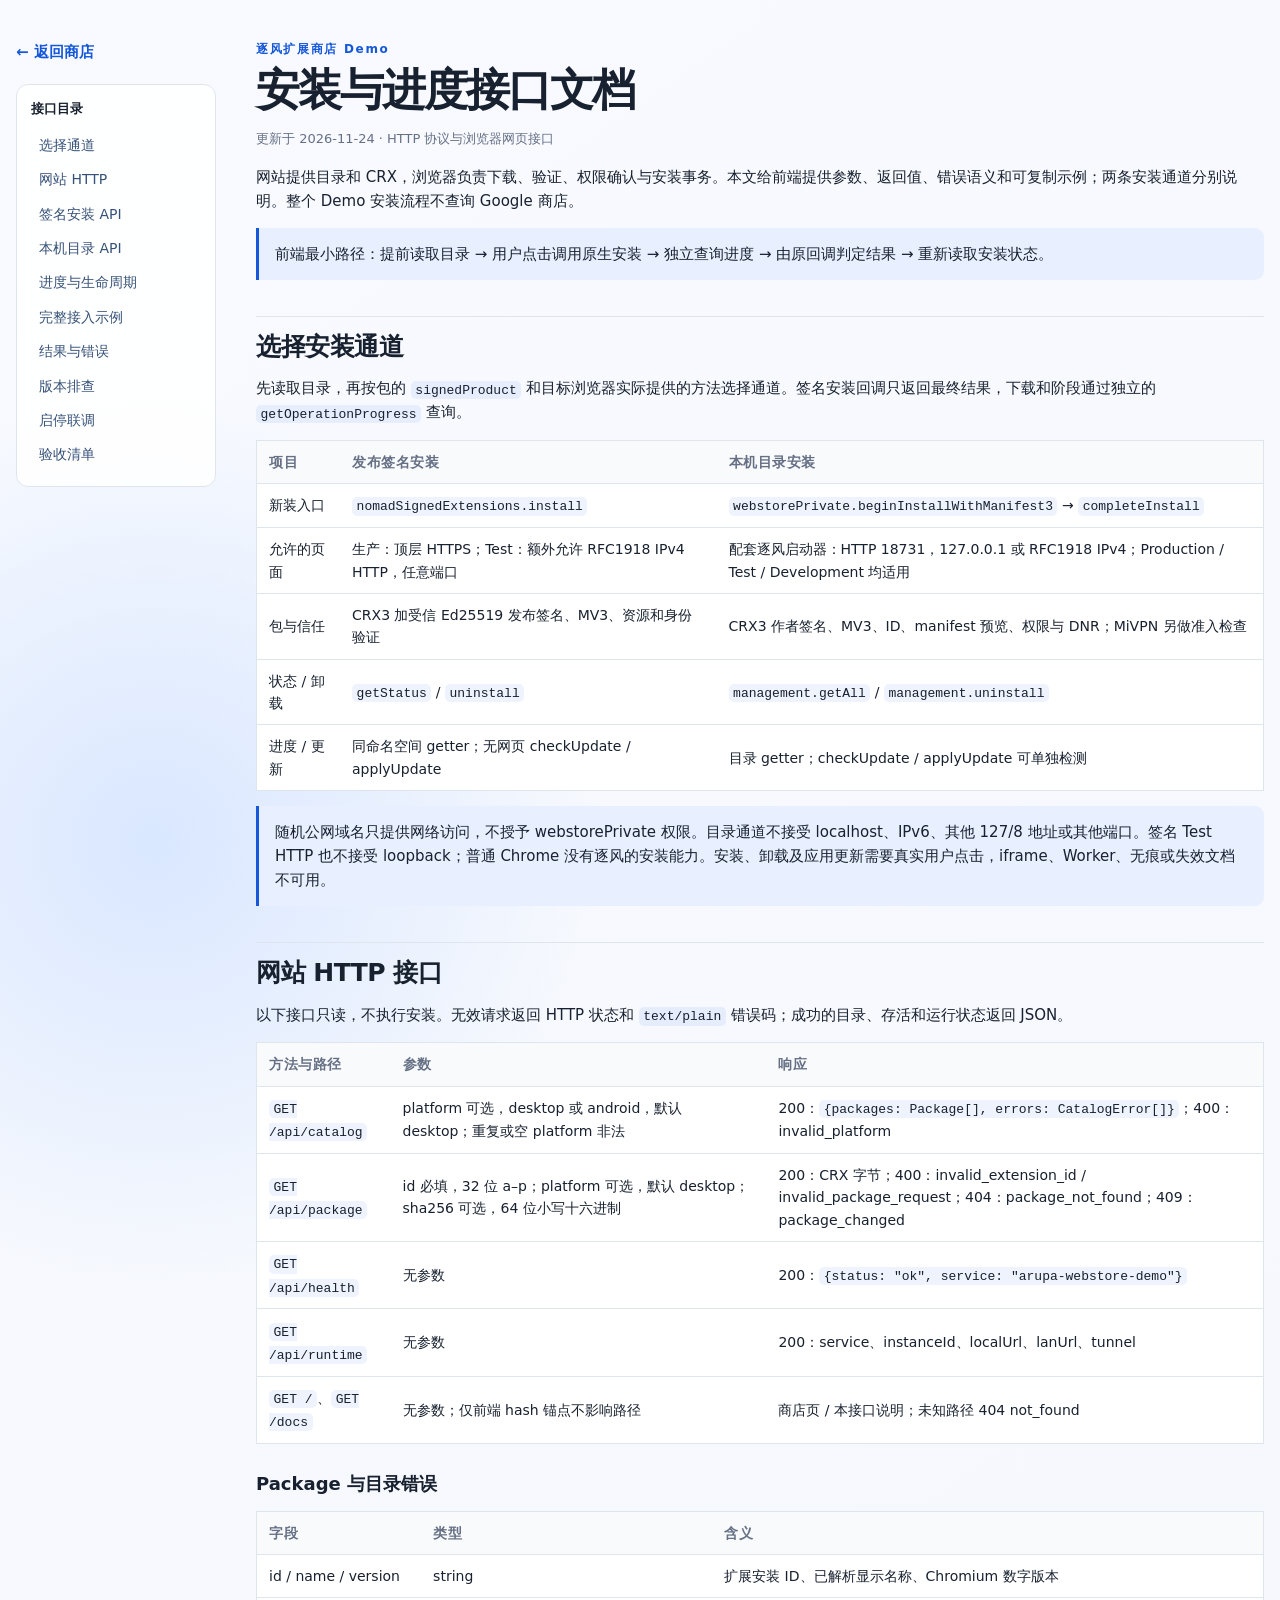
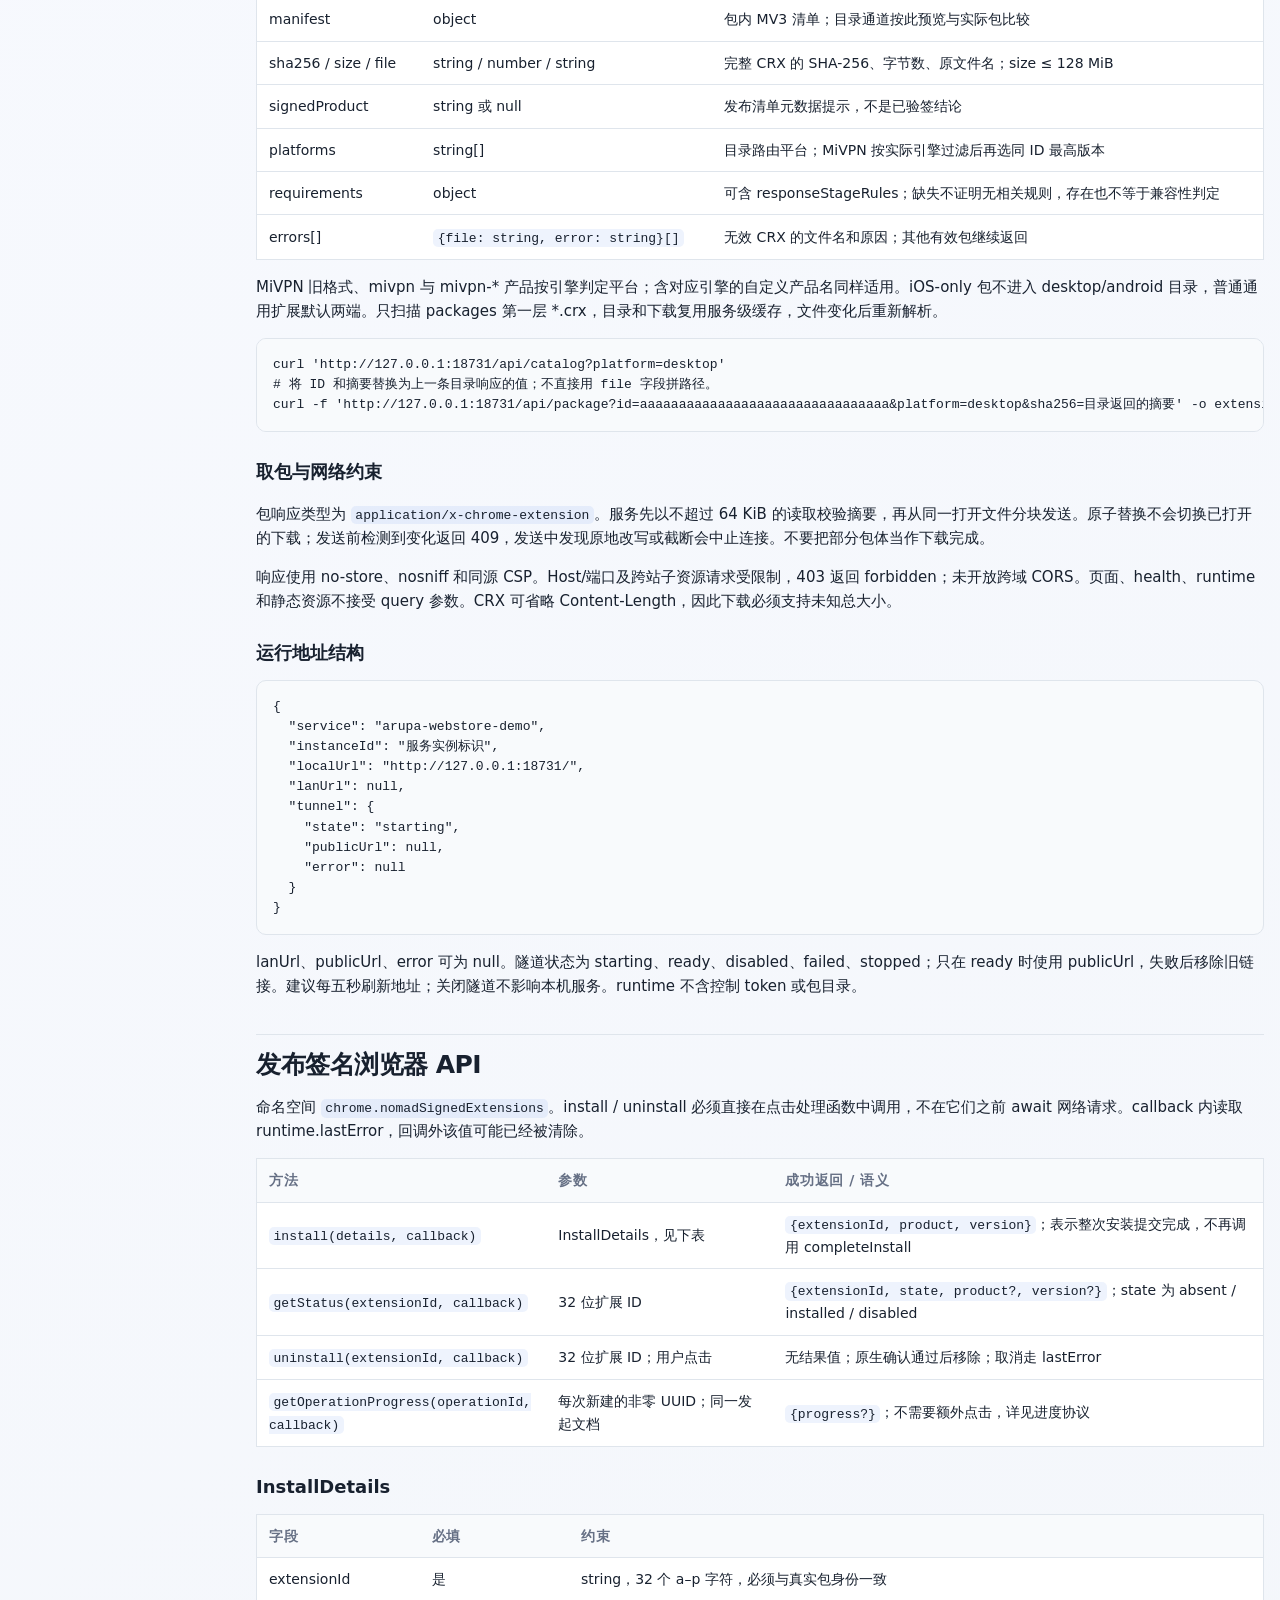
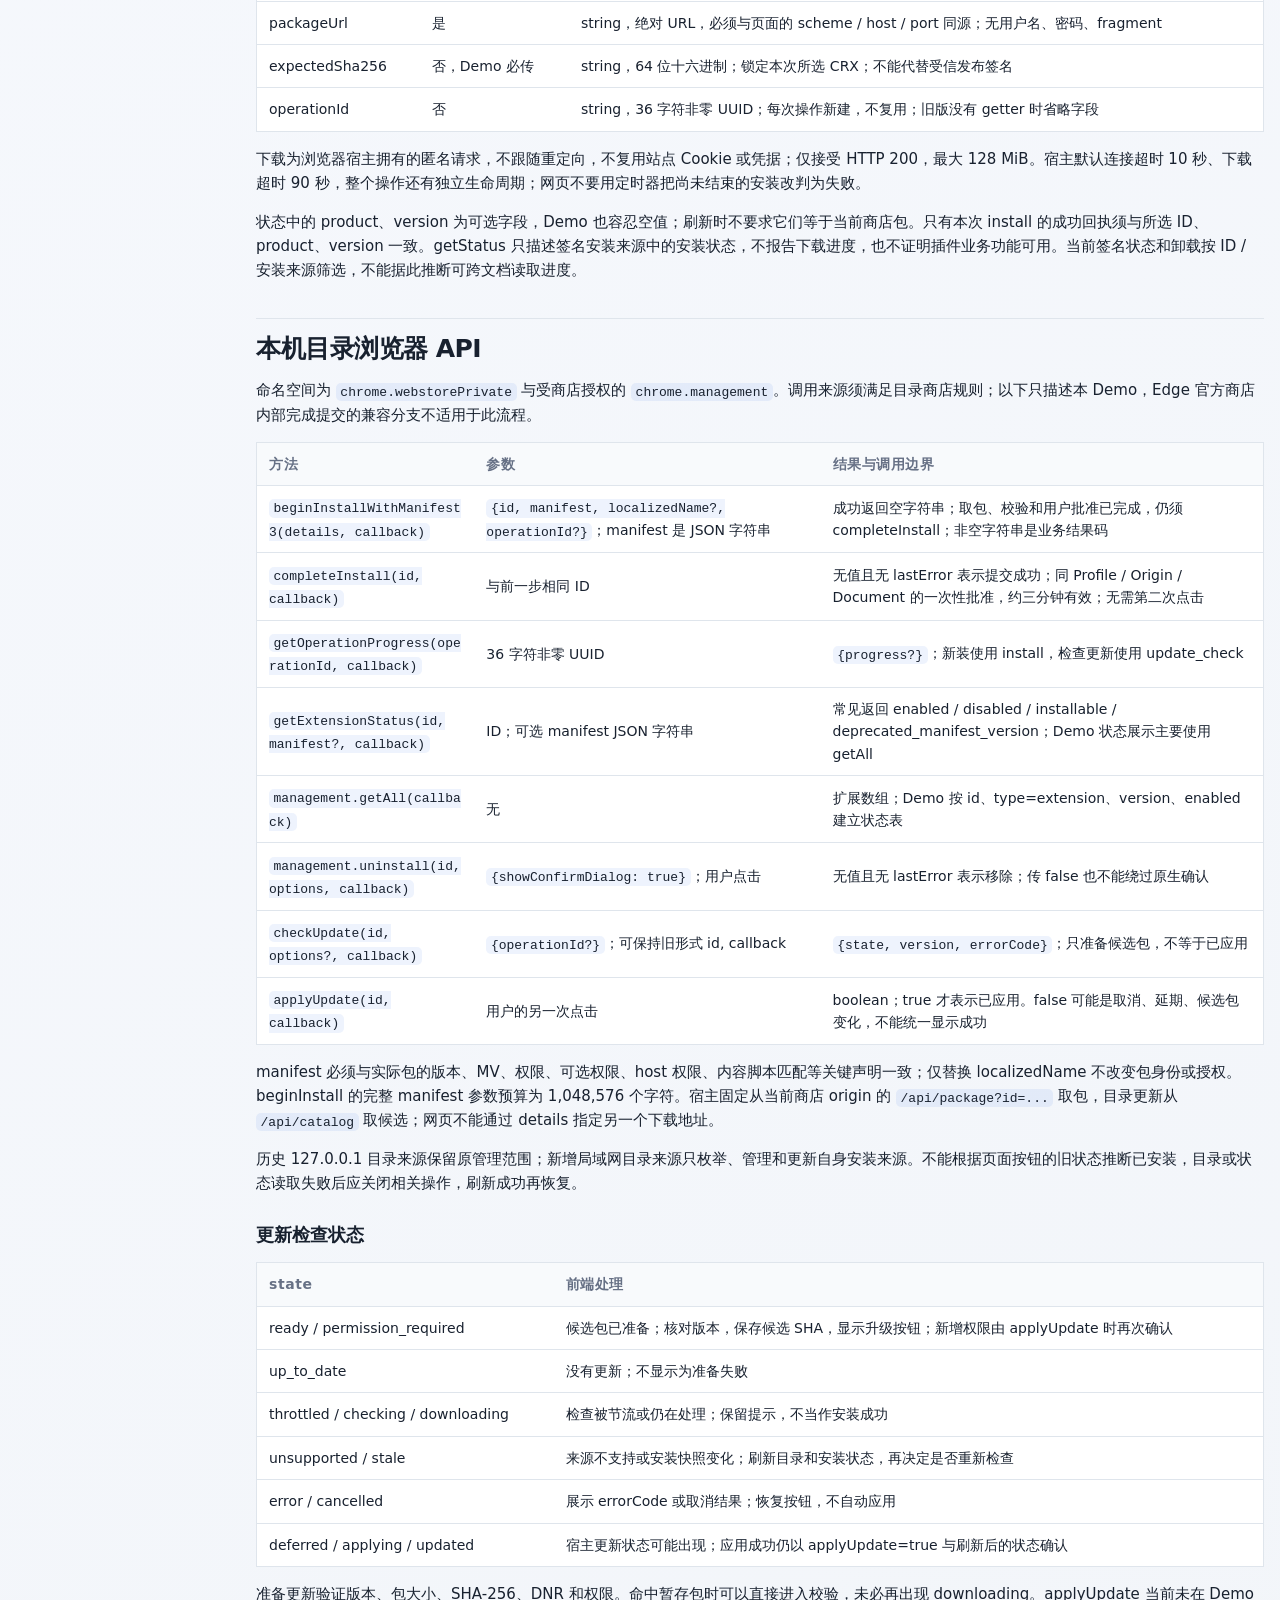
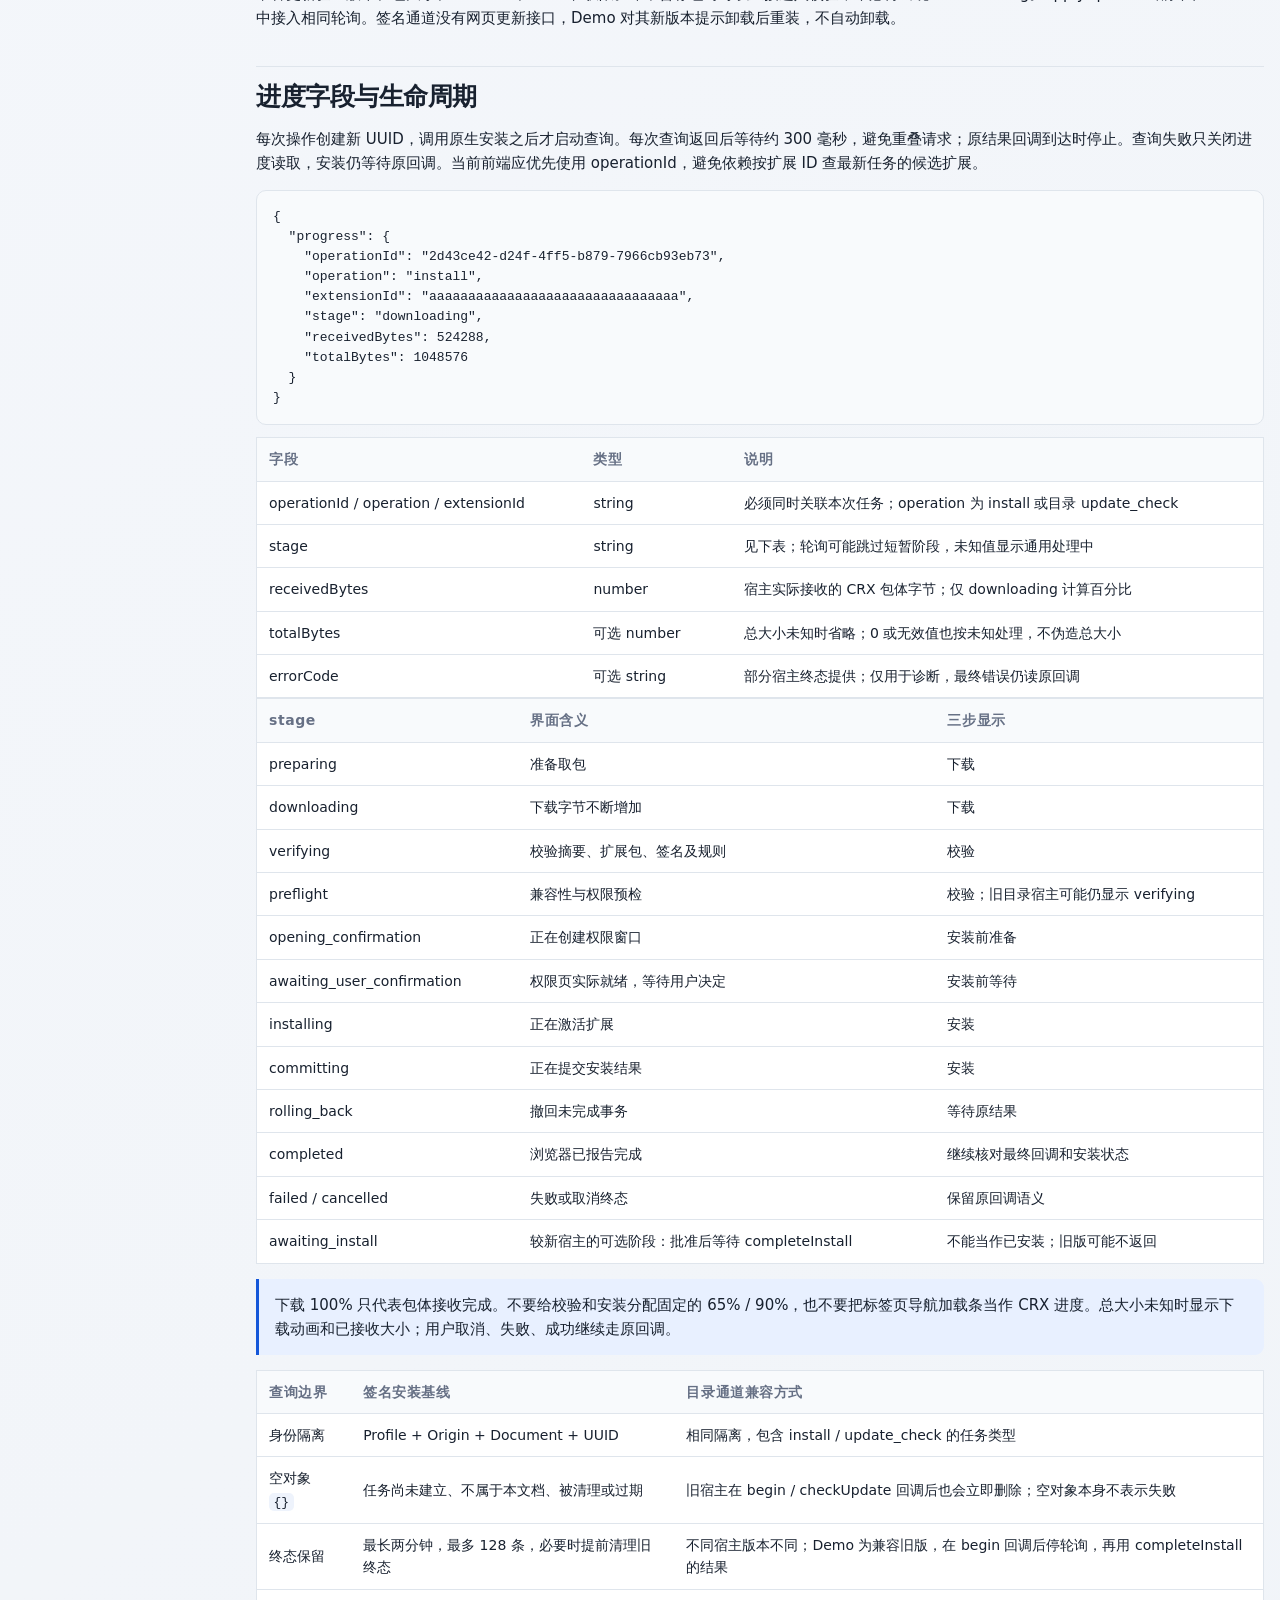
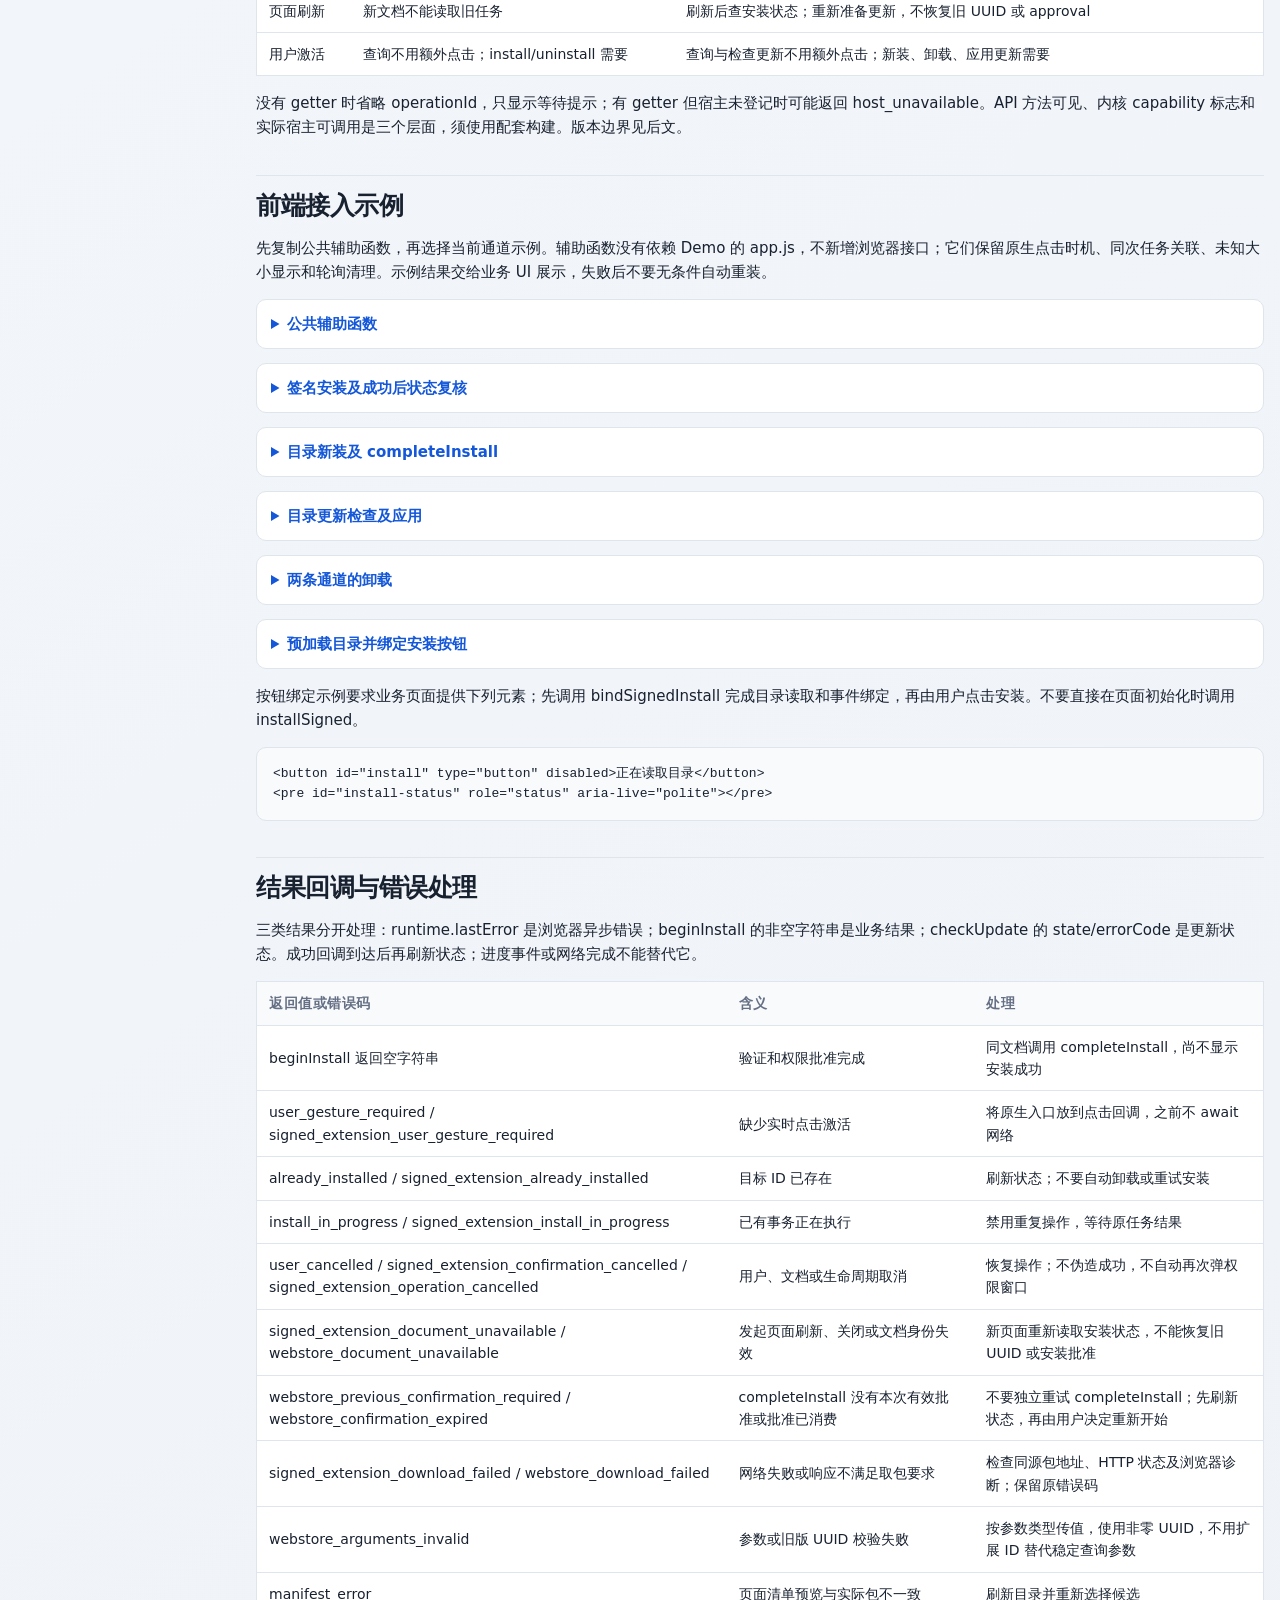
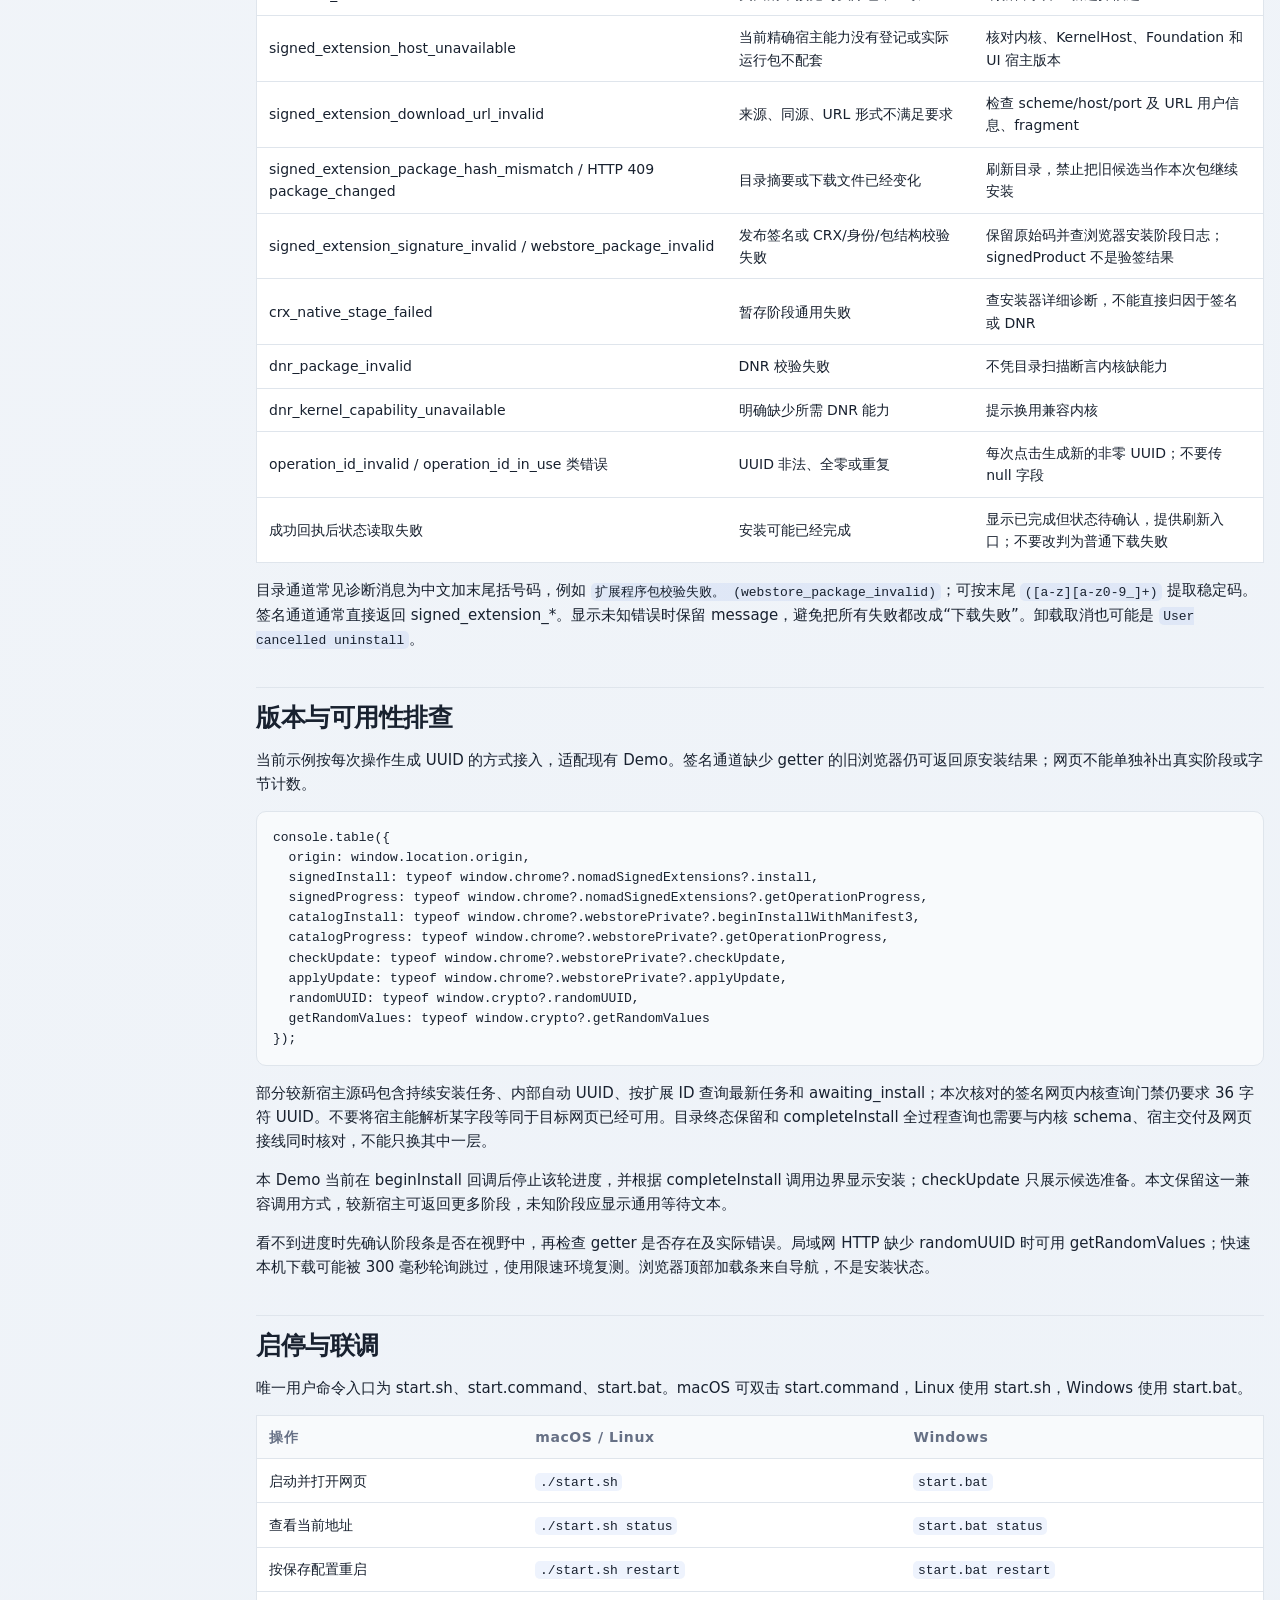
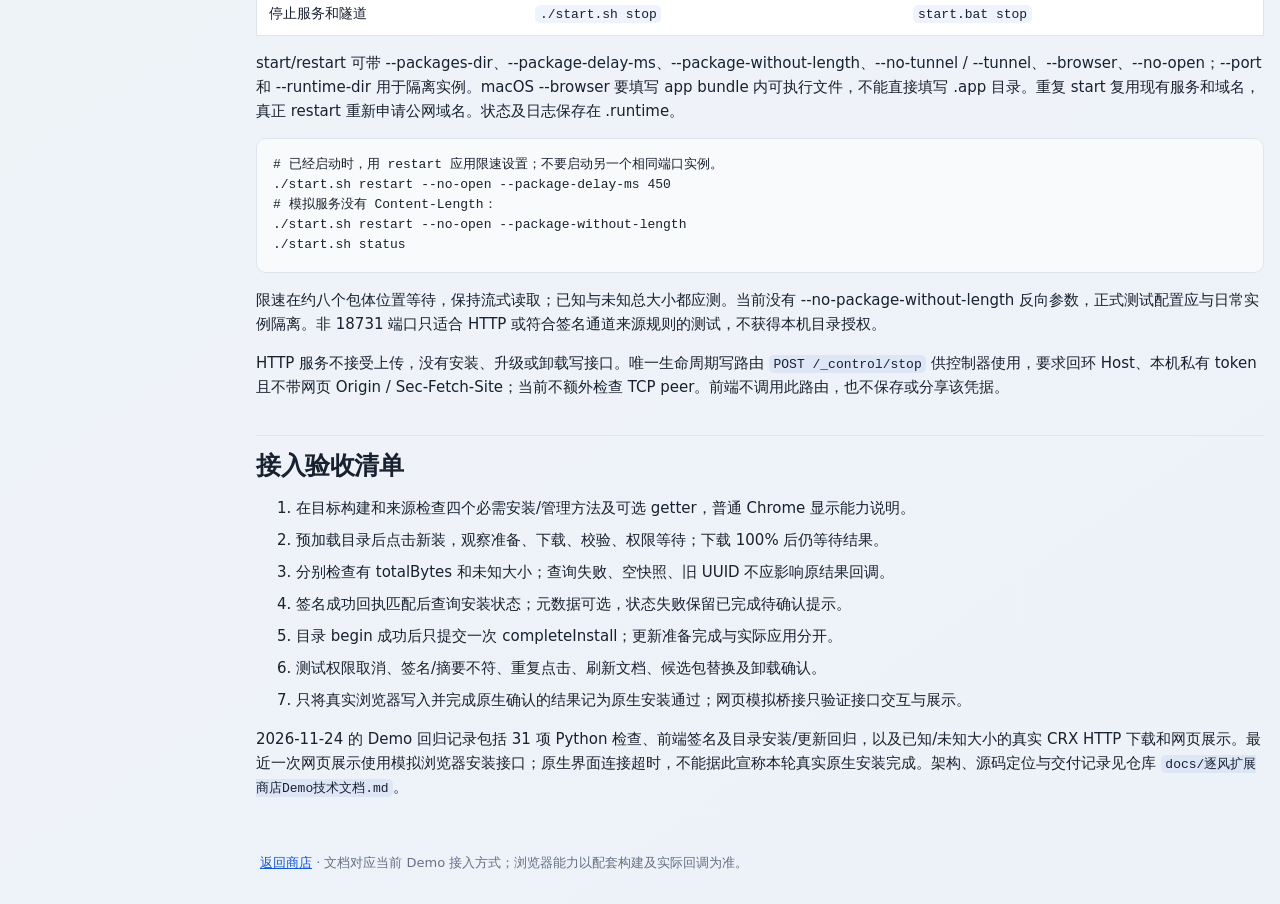
==== commit 0d8b825b: "完善文档" ====
--- a/api.html
+++ b/api.html
@@ -1,186 +1,428 @@
 <!doctype html>
 <html lang="zh-CN">
 <head>
-  <meta charset="utf-8">
-  <meta name="viewport" content="width=device-width, initial-scale=1">
-  <title>接口文档 · 逐风扩展商店 Demo</title>
-  <link rel="stylesheet" href="/style.css">
+<meta charset="utf-8">
+<meta name="viewport" content="width=device-width, initial-scale=1">
+<meta name="description" content="逐风扩展商店 Demo 的 HTTP、签名安装、本机目录安装、进度查询、升级与卸载接口，以及前端接入示例。">
+<title>接口文档 · 逐风扩展商店 Demo</title>
+<link rel="stylesheet" href="/style.css">
 </head>
 <body class="docs-page">
-  <p><a href="/">← 返回插件列表</a></p>
-  <h1>安装、升级、卸载接口文档</h1>
-  <p>本站仅提供目录和 CRX 文件；网页不能直接修改浏览器的插件目录。安装、升级、卸载通过逐风浏览器在本站授权的 <code>chrome.*</code> 接口完成，并由原生安装器校验和确认。整个流程不查询 Google 商店。</p>
-
-  <section>
-    <h2>运行前提</h2>
-    <ol>
-      <li>双击 <code>start.command</code>（macOS）或 <code>start.bat</code>（Windows），Linux 运行 <code>./start.sh</code>；把 CRX3 放在 <code>packages/</code>。</li>
-      <li>公网 HTTPS 页面使用新版逐风的 <code>chrome.nomadSignedExtensions</code>，仅支持含可信发布签名的包。随机域名不会自动获得 <code>webstorePrivate</code> 权限。</li>
-      <li>本机普通 CRX 安装、升级和取包进度使用 <code>webstorePrivate</code>：让逐风 Test 构建以 <code>--apps-gallery-url=http://127.0.0.1:18731/</code> 启动并打开此地址；可通过 <code>ARUPA_BROWSER</code> 配置启动脚本。普通 Chrome 不支持这些安装接口。</li>
-    </ol>
-    <p>安装、卸载、应用升级必须由用户点击触发；隐身页面和已失效的标签页会被拒绝。原生确认框不能由网页绕过。</p>
-  </section>
-
-  <section>
-    <h2>网站 HTTP 接口（只读）</h2>
-    <table>
-      <thead><tr><th>接口</th><th>返回</th><th>用途</th></tr></thead>
-      <tbody>
-        <tr><td><code>GET /api/catalog?platform=desktop|android</code></td><td>JSON：<code>packages[]</code>、<code>errors[]</code></td><td>扫描 <code>packages/*.crx</code>；先过滤平台，再选同 ID 最高版本。默认 desktop。</td></tr>
-        <tr><td><code>GET /api/package?id=&lt;32位插件ID&gt;&amp;platform=desktop|android&amp;sha256=&lt;摘要&gt;</code></td><td><code>application/x-chrome-extension</code></td><td>按 ID 和平台取包；sha256 可选，提供时必须与当前包一致，否则返回 409。</td></tr>
-        <tr><td><code>GET /api/health</code></td><td>JSON：服务状态与标识</td><td>供一键启动脚本识别已运行的 Demo 服务。</td></tr>
-        <tr><td><code>GET /api/runtime</code></td><td>实例 ID、运行状态、本机/局域网 URL、隧道 state / publicUrl / error</td><td>供 start.* status 和页面显示当前地址；不返回控制凭据或包目录路径。</td></tr>
-      </tbody>
-    </table>
-    <p><code>packages[]</code> 每项包括 <code>id</code>、<code>name</code>、<code>version</code>、<code>manifest</code>、<code>sha256</code>、<code>size</code>、<code>file</code>、<code>signedProduct</code>、<code>platforms</code> 和 <code>requirements</code>。signedProduct 是包内发布元数据的路由提示，不代表签名已通过验证；platforms 根据 MiVPN 引擎文件区分桌面/Android，通用扩展默认两者。requirements 仅提示已扫描到的默认启用规则需求，例如 <code>responseStageRules</code>；它不是浏览器的兼容性或安装校验结果。无效 CRX 在 <code>errors[]</code> 中返回文件名及原因；包接口的 400、404、409 分别表示参数无效、未找到、摘要不符或读取时文件已变化。所有 HTTP 接口都不执行安装或卸载。</p>
-  </section>
-
-  <section>
-    <h2>商店启停</h2>
-    <p>命令入口统一为 start.sh、start.command、start.bat。不带参数时启动并打开页面；追加 <code>status</code> 查看地址与日志，追加 <code>restart</code> 重启，追加 <code>stop</code> 同时停止服务和隧道。例如 <code>./start.sh status</code>、<code>start.bat stop</code>。重启沿用保存的设置，额外参数覆盖对应值；使用 <code>--no-open</code> 可不打开浏览器。公网域名在真正重启后变化，重复启动保持域名。</p>
-    <p>运行记录位于 .runtime/。仅启停脚本通过带私有凭据的回环请求调用 <code>POST /_control/stop</code>；网页不能使用该控制接口。旧版或手动运行的前台实例请在原终端停止，脚本不会终止未知进程。</p>
-  </section>
-
-  <section>
-    <h2>公网 HTTPS：发布签名安装</h2>
-    <p>Demo 优先为含发布签名元数据的包选择 <code>chrome.nomadSignedExtensions</code>。页面必须是顶层 HTTPS 页面，取包 URL 必须同源；浏览器匿名取包且不跟随重定向。仅有普通 CRX3 作者签名的包不能走此通道，网页也不能代替发布方签名。</p>
-    <pre><code>// 点击事件内立即调用，不要先 await fetch 或延迟调用。
-const packageUrl = new URL('/api/package', location.origin);
-const api = chrome.nomadSignedExtensions;
-const operationId = typeof api.getOperationProgress === 'function'
-  ? crypto.randomUUID() : null; // 兼容旧版
-packageUrl.searchParams.set('id', item.id);
-packageUrl.searchParams.set('platform', 'desktop'); // Android 页面用 android
-packageUrl.searchParams.set('sha256', item.sha256);
-chrome.nomadSignedExtensions.install({
-  extensionId: item.id, packageUrl: packageUrl.href, expectedSha256: item.sha256,
-  ...(operationId &amp;&amp; { operationId })
-}, result =&gt; {
-  if (chrome.runtime.lastError) return; // 失败/取消均保留原错误
-  // 校验 result.extensionId、product、version 与目录相符，再查 getStatus。
-});
-
-chrome.nomadSignedExtensions.getStatus(item.id, status =&gt; {
-  if (chrome.runtime.lastError) return;
-  // { state: 'absent'|'installed'|'disabled', extensionId, product?, version? }
-});
-
-// 另一次用户点击；浏览器显示原生卸载确认。
-chrome.nomadSignedExtensions.uninstall(item.id, () =&gt; {
-  if (!chrome.runtime.lastError) location.reload();
-});</code></pre>
-    <p><code>getStatus</code> 的 product、version 是可选信息，描述当前已安装的扩展，不要求等于商店当前包的元数据。页面严格核对 extensionId 和 state；缺少版本时显示“已安装（版本未知）”并暂停版本比较。install 的成功回执仍须与本次所选包的 ID、产品和版本一致。</p>
-    <p>install 回调成功表示整次安装完成，不再调用 completeInstall；Demo 还会重新查询并核对安装状态。新版增加可选 operationId 和独立进度查询，getStatus 仍只查询安装状态。签名通道没有 checkUpdate 或 applyUpdate；出现新版时提示手动卸载后重装。</p>
-  </section>
-
-  <section>
-    <h2>签名通道：查询真实安装进度</h2>
-    <p>阶段条在安装前保持可见，开始安装时自动滚动到进度区。浏览器缺少查询接口时会明确提示；局域网 HTTP 测试页缺少 crypto.randomUUID 时，Demo 使用 crypto.getRandomValues 生成 UUID v4。查询报错会展示原因，并继续等待原安装回调。</p>
-    <p>商店页面以“下载 → 校验 → 安装”展示阶段。取包对应下载，校验与兼容性检查对应校验，权限确认及后续写入对应安装；权限窗口期间明确显示“等待浏览器权限确认”。百分比仅用于下载，不用固定百分比模拟校验或安装。旧版浏览器没有查询接口时只显示等待提示，最终成功、失败、取消仍由原回调决定。</p>
-    <pre><code>// install 发出后轮询，建议间隔 300 毫秒；最终回调到达后停止。
-chrome.nomadSignedExtensions.getOperationProgress(operationId, result =&gt; {
-  if (chrome.runtime.lastError) return; // 查询失败不代表安装失败
-  const p = result?.progress;
-  if (!p || p.operationId !== operationId || p.extensionId !== item.id) return;
-  if (p.stage === 'downloading') {
-    if (p.totalBytes &gt; 0) {
-      const downloadPercent = Math.min(100, Math.floor(100 * p.receivedBytes / p.totalBytes));
-      // 只表示下载百分比；没有 totalBytes 时显示已接收字节和不定进度。
+<div class="docs-layout">
+<aside class="docs-sidebar"><a class="docs-back" href="/">← 返回商店</a><nav class="docs-nav" aria-label="接口文档目录"><strong>接口目录</strong><a href="#overview">选择通道</a>
+<a href="#http-api">网站 HTTP</a>
+<a href="#signed-api">签名安装 API</a>
+<a href="#catalog-api">本机目录 API</a>
+<a href="#progress">进度与生命周期</a>
+<a href="#examples">完整接入示例</a>
+<a href="#errors">结果与错误</a>
+<a href="#compatibility">版本排查</a>
+<a href="#operations">启停联调</a>
+<a href="#verification">验收清单</a>
+</nav></aside>
+<main class="docs-main">
+<header class="docs-header"><p class="eyebrow">逐风扩展商店 Demo</p><h1>安装与进度接口文档</h1>
+<p class="docs-meta">更新于 2026-11-24 · HTTP 协议与浏览器网页接口</p>
+<p>网站提供目录和 CRX，浏览器负责下载、验证、权限确认与安装事务。本文给前端提供参数、返回值、错误语义和可复制示例；两条安装通道分别说明。整个 Demo 安装流程不查询 Google 商店。</p>
+<p class="doc-callout">前端最小路径：提前读取目录 → 用户点击调用原生安装 → 独立查询进度 → 由原回调判定结果 → 重新读取安装状态。</p></header>
+<section id="overview" aria-labelledby="overview-heading"><h2 id="overview-heading">选择安装通道</h2>
+
+<p>先读取目录，再按包的 <code>signedProduct</code> 和目标浏览器实际提供的方法选择通道。签名安装回调只返回最终结果，下载和阶段通过独立的 <code>getOperationProgress</code> 查询。</p>
+<div class="table-wrap"><table><thead><tr><th scope="col">项目</th><th scope="col">发布签名安装</th><th scope="col">本机目录安装</th></tr></thead><tbody>
+<tr><td>新装入口</td><td><code>nomadSignedExtensions.install</code></td><td><code>webstorePrivate.beginInstallWithManifest3</code> → <code>completeInstall</code></td></tr>
+<tr><td>允许的页面</td><td>生产：顶层 HTTPS；Test：额外允许 RFC1918 IPv4 HTTP，任意端口</td><td>配套逐风启动器：HTTP 18731，127.0.0.1 或 RFC1918 IPv4；Production / Test / Development 均适用</td></tr>
+<tr><td>包与信任</td><td>CRX3 加受信 Ed25519 发布签名、MV3、资源和身份验证</td><td>CRX3 作者签名、MV3、ID、manifest 预览、权限与 DNR；MiVPN 另做准入检查</td></tr>
+<tr><td>状态 / 卸载</td><td><code>getStatus</code> / <code>uninstall</code></td><td><code>management.getAll</code> / <code>management.uninstall</code></td></tr>
+<tr><td>进度 / 更新</td><td>同命名空间 getter；无网页 checkUpdate / applyUpdate</td><td>目录 getter；checkUpdate / applyUpdate 可单独检测</td></tr>
+</tbody></table></div><p class="doc-callout">随机公网域名只提供网络访问，不授予 webstorePrivate 权限。目录通道不接受 localhost、IPv6、其他 127/8 地址或其他端口。签名 Test HTTP 也不接受 loopback；普通 Chrome 没有逐风的安装能力。安装、卸载及应用更新需要真实用户点击，iframe、Worker、无痕或失效文档不可用。</p>
+</section>
+
+<section id="http-api" aria-labelledby="http-api-heading"><h2 id="http-api-heading">网站 HTTP 接口</h2>
+<p>以下接口只读，不执行安装。无效请求返回 HTTP 状态和 <code>text/plain</code> 错误码；成功的目录、存活和运行状态返回 JSON。</p><div class="table-wrap"><table><thead><tr><th scope="col">方法与路径</th><th scope="col">参数</th><th scope="col">响应</th></tr></thead><tbody>
+<tr><td><code>GET /api/catalog</code></td><td>platform 可选，desktop 或 android，默认 desktop；重复或空 platform 非法</td><td>200：<code>{packages: Package[], errors: CatalogError[]}</code>；400：invalid_platform</td></tr>
+<tr><td><code>GET /api/package</code></td><td>id 必填，32 位 a–p；platform 可选，默认 desktop；sha256 可选，64 位小写十六进制</td><td>200：CRX 字节；400：invalid_extension_id / invalid_package_request；404：package_not_found；409：package_changed</td></tr>
+<tr><td><code>GET /api/health</code></td><td>无参数</td><td>200：<code>{status: "ok", service: "arupa-webstore-demo"}</code></td></tr>
+<tr><td><code>GET /api/runtime</code></td><td>无参数</td><td>200：service、instanceId、localUrl、lanUrl、tunnel</td></tr>
+<tr><td><code>GET /</code>、<code>GET /docs</code></td><td>无参数；仅前端 hash 锚点不影响路径</td><td>商店页 / 本接口说明；未知路径 404 not_found</td></tr>
+</tbody></table></div><h3>Package 与目录错误</h3><div class="table-wrap"><table><thead><tr><th scope="col">字段</th><th scope="col">类型</th><th scope="col">含义</th></tr></thead><tbody>
+<tr><td>id / name / version</td><td>string</td><td>扩展安装 ID、已解析显示名称、Chromium 数字版本</td></tr>
+<tr><td>manifest</td><td>object</td><td>包内 MV3 清单；目录通道按此预览与实际包比较</td></tr>
+<tr><td>sha256 / size / file</td><td>string / number / string</td><td>完整 CRX 的 SHA-256、字节数、原文件名；size ≤ 128 MiB</td></tr>
+<tr><td>signedProduct</td><td>string 或 null</td><td>发布清单元数据提示，不是已验签结论</td></tr>
+<tr><td>platforms</td><td>string[]</td><td>目录路由平台；MiVPN 按实际引擎过滤后再选同 ID 最高版本</td></tr>
+<tr><td>requirements</td><td>object</td><td>可含 responseStageRules；缺失不证明无相关规则，存在也不等于兼容性判定</td></tr>
+<tr><td>errors[]</td><td><code>{file: string, error: string}[]</code></td><td>无效 CRX 的文件名和原因；其他有效包继续返回</td></tr>
+</tbody></table></div><p>MiVPN 旧格式、mivpn 与 mivpn-* 产品按引擎判定平台；含对应引擎的自定义产品名同样适用。iOS-only 包不进入 desktop/android 目录，普通通用扩展默认两端。只扫描 packages 第一层 *.crx，目录和下载复用服务级缓存，文件变化后重新解析。</p><pre><code id="example-http" data-language="shell">curl &#x27;http://127.0.0.1:18731/api/catalog?platform=desktop&#x27;
+# 将 ID 和摘要替换为上一条目录响应的值；不直接用 file 字段拼路径。
+curl -f &#x27;http://127.0.0.1:18731/api/package?id=aaaaaaaaaaaaaaaaaaaaaaaaaaaaaaaa&amp;platform=desktop&amp;sha256=目录返回的摘要&#x27; -o extension.crx</code></pre><h3>取包与网络约束</h3><p>包响应类型为 <code>application/x-chrome-extension</code>。服务先以不超过 64 KiB 的读取校验摘要，再从同一打开文件分块发送。原子替换不会切换已打开的下载；发送前检测到变化返回 409，发送中发现原地改写或截断会中止连接。不要把部分包体当作下载完成。</p><p>响应使用 no-store、nosniff 和同源 CSP。Host/端口及跨站子资源请求受限制，403 返回 forbidden；未开放跨域 CORS。页面、health、runtime 和静态资源不接受 query 参数。CRX 可省略 Content-Length，因此下载必须支持未知总大小。</p><h3>运行地址结构</h3><pre><code id="example-runtime" data-language="json">{
+  &quot;service&quot;: &quot;arupa-webstore-demo&quot;,
+  &quot;instanceId&quot;: &quot;服务实例标识&quot;,
+  &quot;localUrl&quot;: &quot;http://127.0.0.1:18731/&quot;,
+  &quot;lanUrl&quot;: null,
+  &quot;tunnel&quot;: {
+    &quot;state&quot;: &quot;starting&quot;,
+    &quot;publicUrl&quot;: null,
+    &quot;error&quot;: null
+  }
+}</code></pre><p>lanUrl、publicUrl、error 可为 null。隧道状态为 starting、ready、disabled、failed、stopped；只在 ready 时使用 publicUrl，失败后移除旧链接。建议每五秒刷新地址；关闭隧道不影响本机服务。runtime 不含控制 token 或包目录。</p>
+</section>
+
+<section id="signed-api" aria-labelledby="signed-api-heading"><h2 id="signed-api-heading">发布签名浏览器 API</h2>
+<p>命名空间 <code>chrome.nomadSignedExtensions</code>。install / uninstall 必须直接在点击处理函数中调用，不在它们之前 await 网络请求。callback 内读取 runtime.lastError，回调外该值可能已经被清除。</p><div class="table-wrap"><table><thead><tr><th scope="col">方法</th><th scope="col">参数</th><th scope="col">成功返回 / 语义</th></tr></thead><tbody>
+<tr><td><code>install(details, callback)</code></td><td>InstallDetails，见下表</td><td><code>{extensionId, product, version}</code>；表示整次安装提交完成，不再调用 completeInstall</td></tr>
+<tr><td><code>getStatus(extensionId, callback)</code></td><td>32 位扩展 ID</td><td><code>{extensionId, state, product?, version?}</code>；state 为 absent / installed / disabled</td></tr>
+<tr><td><code>uninstall(extensionId, callback)</code></td><td>32 位扩展 ID；用户点击</td><td>无结果值；原生确认通过后移除；取消走 lastError</td></tr>
+<tr><td><code>getOperationProgress(operationId, callback)</code></td><td>每次新建的非零 UUID；同一发起文档</td><td><code>{progress?}</code>；不需要额外点击，详见进度协议</td></tr>
+</tbody></table></div><h3>InstallDetails</h3><div class="table-wrap"><table><thead><tr><th scope="col">字段</th><th scope="col">必填</th><th scope="col">约束</th></tr></thead><tbody>
+<tr><td>extensionId</td><td>是</td><td>string，32 个 a–p 字符，必须与真实包身份一致</td></tr>
+<tr><td>packageUrl</td><td>是</td><td>string，绝对 URL，必须与页面的 scheme / host / port 同源；无用户名、密码、fragment</td></tr>
+<tr><td>expectedSha256</td><td>否，Demo 必传</td><td>string，64 位十六进制；锁定本次所选 CRX；不能代替受信发布签名</td></tr>
+<tr><td>operationId</td><td>否</td><td>string，36 字符非零 UUID；每次操作新建，不复用；旧版没有 getter 时省略字段</td></tr>
+</tbody></table></div><p>下载为浏览器宿主拥有的匿名请求，不跟随重定向，不复用站点 Cookie 或凭据；仅接受 HTTP 200，最大 128 MiB。宿主默认连接超时 10 秒、下载超时 90 秒，整个操作还有独立生命周期；网页不要用定时器把尚未结束的安装改判为失败。</p><p>状态中的 product、version 为可选字段，Demo 也容忍空值；刷新时不要求它们等于当前商店包。只有本次 install 的成功回执须与所选 ID、product、version 一致。getStatus 只描述签名安装来源中的安装状态，不报告下载进度，也不证明插件业务功能可用。当前签名状态和卸载按 ID / 安装来源筛选，不能据此推断可跨文档读取进度。</p>
+</section>
+
+<section id="catalog-api" aria-labelledby="catalog-api-heading"><h2 id="catalog-api-heading">本机目录浏览器 API</h2>
+<p>命名空间为 <code>chrome.webstorePrivate</code> 与受商店授权的 <code>chrome.management</code>。调用来源须满足目录商店规则；以下只描述本 Demo，Edge 官方商店内部完成提交的兼容分支不适用于此流程。</p><div class="table-wrap"><table><thead><tr><th scope="col">方法</th><th scope="col">参数</th><th scope="col">结果与调用边界</th></tr></thead><tbody>
+<tr><td><code>beginInstallWithManifest3(details, callback)</code></td><td><code>{id, manifest, localizedName?, operationId?}</code>；manifest 是 JSON 字符串</td><td>成功返回空字符串；取包、校验和用户批准已完成，仍须 completeInstall；非空字符串是业务结果码</td></tr>
+<tr><td><code>completeInstall(id, callback)</code></td><td>与前一步相同 ID</td><td>无值且无 lastError 表示提交成功；同 Profile / Origin / Document 的一次性批准，约三分钟有效；无需第二次点击</td></tr>
+<tr><td><code>getOperationProgress(operationId, callback)</code></td><td>36 字符非零 UUID</td><td><code>{progress?}</code>；新装使用 install，检查更新使用 update_check</td></tr>
+<tr><td><code>getExtensionStatus(id, manifest?, callback)</code></td><td>ID；可选 manifest JSON 字符串</td><td>常见返回 enabled / disabled / installable / deprecated_manifest_version；Demo 状态展示主要使用 getAll</td></tr>
+<tr><td><code>management.getAll(callback)</code></td><td>无</td><td>扩展数组；Demo 按 id、type=extension、version、enabled 建立状态表</td></tr>
+<tr><td><code>management.uninstall(id, options, callback)</code></td><td><code>{showConfirmDialog: true}</code>；用户点击</td><td>无值且无 lastError 表示移除；传 false 也不能绕过原生确认</td></tr>
+<tr><td><code>checkUpdate(id, options?, callback)</code></td><td><code>{operationId?}</code>；可保持旧形式 id, callback</td><td><code>{state, version, errorCode}</code>；只准备候选包，不等于已应用</td></tr>
+<tr><td><code>applyUpdate(id, callback)</code></td><td>用户的另一次点击</td><td>boolean；true 才表示已应用。false 可能是取消、延期、候选包变化，不能统一显示成功</td></tr>
+</tbody></table></div><p>manifest 必须与实际包的版本、MV、权限、可选权限、host 权限、内容脚本匹配等关键声明一致；仅替换 localizedName 不改变包身份或授权。beginInstall 的完整 manifest 参数预算为 1,048,576 个字符。宿主固定从当前商店 origin 的 <code>/api/package?id=...</code> 取包，目录更新从 <code>/api/catalog</code> 取候选；网页不能通过 details 指定另一个下载地址。</p><p>历史 127.0.0.1 目录来源保留原管理范围；新增局域网目录来源只枚举、管理和更新自身安装来源。不能根据页面按钮的旧状态推断已安装，目录或状态读取失败后应关闭相关操作，刷新成功再恢复。</p><h3>更新检查状态</h3><div class="table-wrap"><table><thead><tr><th scope="col">state</th><th scope="col">前端处理</th></tr></thead><tbody>
+<tr><td>ready / permission_required</td><td>候选包已准备；核对版本，保存候选 SHA，显示升级按钮；新增权限由 applyUpdate 时再次确认</td></tr>
+<tr><td>up_to_date</td><td>没有更新；不显示为准备失败</td></tr>
+<tr><td>throttled / checking / downloading</td><td>检查被节流或仍在处理；保留提示，不当作安装成功</td></tr>
+<tr><td>unsupported / stale</td><td>来源不支持或安装快照变化；刷新目录和安装状态，再决定是否重新检查</td></tr>
+<tr><td>error / cancelled</td><td>展示 errorCode 或取消结果；恢复按钮，不自动应用</td></tr>
+<tr><td>deferred / applying / updated</td><td>宿主更新状态可能出现；应用成功仍以 applyUpdate=true 与刷新后的状态确认</td></tr>
+</tbody></table></div><p>准备更新验证版本、包大小、SHA-256、DNR 和权限。命中暂存包时可以直接进入校验，未必再出现 downloading。applyUpdate 当前未在 Demo 中接入相同轮询。签名通道没有网页更新接口，Demo 对其新版本提示卸载后重装，不自动卸载。</p>
+</section>
+
+<section id="progress" aria-labelledby="progress-heading"><h2 id="progress-heading">进度字段与生命周期</h2>
+<p>每次操作创建新 UUID，调用原生安装之后才启动查询。每次查询返回后等待约 300 毫秒，避免重叠请求；原结果回调到达时停止。查询失败只关闭进度读取，安装仍等待原回调。当前前端应优先使用 operationId，避免依赖按扩展 ID 查最新任务的候选扩展。</p><pre><code id="example-progress" data-language="json">{
+  &quot;progress&quot;: {
+    &quot;operationId&quot;: &quot;2d43ce42-d24f-4ff5-b879-7966cb93eb73&quot;,
+    &quot;operation&quot;: &quot;install&quot;,
+    &quot;extensionId&quot;: &quot;aaaaaaaaaaaaaaaaaaaaaaaaaaaaaaaa&quot;,
+    &quot;stage&quot;: &quot;downloading&quot;,
+    &quot;receivedBytes&quot;: 524288,
+    &quot;totalBytes&quot;: 1048576
+  }
+}</code></pre><div class="table-wrap"><table><thead><tr><th scope="col">字段</th><th scope="col">类型</th><th scope="col">说明</th></tr></thead><tbody>
+<tr><td>operationId / operation / extensionId</td><td>string</td><td>必须同时关联本次任务；operation 为 install 或目录 update_check</td></tr>
+<tr><td>stage</td><td>string</td><td>见下表；轮询可能跳过短暂阶段，未知值显示通用处理中</td></tr>
+<tr><td>receivedBytes</td><td>number</td><td>宿主实际接收的 CRX 包体字节；仅 downloading 计算百分比</td></tr>
+<tr><td>totalBytes</td><td>可选 number</td><td>总大小未知时省略；0 或无效值也按未知处理，不伪造总大小</td></tr>
+<tr><td>errorCode</td><td>可选 string</td><td>部分宿主终态提供；仅用于诊断，最终错误仍读原回调</td></tr>
+</tbody></table></div><div class="table-wrap"><table><thead><tr><th scope="col">stage</th><th scope="col">界面含义</th><th scope="col">三步显示</th></tr></thead><tbody>
+<tr><td>preparing</td><td>准备取包</td><td>下载</td></tr>
+<tr><td>downloading</td><td>下载字节不断增加</td><td>下载</td></tr>
+<tr><td>verifying</td><td>校验摘要、扩展包、签名及规则</td><td>校验</td></tr>
+<tr><td>preflight</td><td>兼容性与权限预检</td><td>校验；旧目录宿主可能仍显示 verifying</td></tr>
+<tr><td>opening_confirmation</td><td>正在创建权限窗口</td><td>安装前准备</td></tr>
+<tr><td>awaiting_user_confirmation</td><td>权限页实际就绪，等待用户决定</td><td>安装前等待</td></tr>
+<tr><td>installing</td><td>正在激活扩展</td><td>安装</td></tr>
+<tr><td>committing</td><td>正在提交安装结果</td><td>安装</td></tr>
+<tr><td>rolling_back</td><td>撤回未完成事务</td><td>等待原结果</td></tr>
+<tr><td>completed</td><td>浏览器已报告完成</td><td>继续核对最终回调和安装状态</td></tr>
+<tr><td>failed / cancelled</td><td>失败或取消终态</td><td>保留原回调语义</td></tr>
+<tr><td>awaiting_install</td><td>较新宿主的可选阶段：批准后等待 completeInstall</td><td>不能当作已安装；旧版可能不返回</td></tr>
+</tbody></table></div><p class="doc-callout">下载 100% 只代表包体接收完成。不要给校验和安装分配固定的 65% / 90%，也不要把标签页导航加载条当作 CRX 进度。总大小未知时显示下载动画和已接收大小；用户取消、失败、成功继续走原回调。</p><div class="table-wrap"><table><thead><tr><th scope="col">查询边界</th><th scope="col">签名安装基线</th><th scope="col">目录通道兼容方式</th></tr></thead><tbody>
+<tr><td>身份隔离</td><td>Profile + Origin + Document + UUID</td><td>相同隔离，包含 install / update_check 的任务类型</td></tr>
+<tr><td>空对象 <code>{}</code></td><td>任务尚未建立、不属于本文档、被清理或过期</td><td>旧宿主在 begin / checkUpdate 回调后也会立即删除；空对象本身不表示失败</td></tr>
+<tr><td>终态保留</td><td>最长两分钟，最多 128 条，必要时提前清理旧终态</td><td>不同宿主版本不同；Demo 为兼容旧版，在 begin 回调后停轮询，再用 completeInstall 的结果</td></tr>
+<tr><td>页面刷新</td><td>新文档不能读取旧任务</td><td>刷新后查安装状态；重新准备更新，不恢复旧 UUID 或 approval</td></tr>
+<tr><td>用户激活</td><td>查询不用额外点击；install/uninstall 需要</td><td>查询与检查更新不用额外点击；新装、卸载、应用更新需要</td></tr>
+</tbody></table></div><p>没有 getter 时省略 operationId，只显示等待提示；有 getter 但宿主未登记时可能返回 host_unavailable。API 方法可见、内核 capability 标志和实际宿主可调用是三个层面，须使用配套构建。版本边界见后文。</p>
+</section>
+
+<section id="examples" aria-labelledby="examples-heading"><h2 id="examples-heading">前端接入示例</h2>
+<p>先复制公共辅助函数，再选择当前通道示例。辅助函数没有依赖 Demo 的 app.js，不新增浏览器接口；它们保留原生点击时机、同次任务关联、未知大小显示和轮询清理。示例结果交给业务 UI 展示，失败后不要无条件自动重装。</p><details><summary>公共辅助函数</summary><pre><code id="example-helpers" data-language="javascript">function callBrowser(api, method, ...args) {
+  return new Promise((resolve, reject) =&gt; {
+    try {
+      api[method](...args, result =&gt; {
+        const error = window.chrome?.runtime?.lastError;
+        if (error) reject(new Error(error.message));
+        else resolve(result);
+      });
+    } catch (error) { reject(error); }
+  });
+}
+
+// 仅用于状态和进度读取；安装、卸载、应用升级不用网页超时替代原回调。
+async function readBrowser(api, method, ...args) {
+  let timer;
+  try {
+    return await Promise.race([
+      callBrowser(api, method, ...args),
+      new Promise((_, reject) =&gt; {
+        timer = setTimeout(() =&gt; reject(new Error(&#x27;状态读取超时&#x27;)), 15000);
+      })
+    ]);
+  } finally { clearTimeout(timer); }
+}
+
+function newOperationId() {
+  const crypto = window.crypto;
+  if (typeof crypto?.randomUUID === &#x27;function&#x27;) return crypto.randomUUID();
+  if (typeof crypto?.getRandomValues !== &#x27;function&#x27;) return null;
+  // 局域网 HTTP 通常没有 randomUUID，但仍提供 getRandomValues。
+  const bytes = crypto.getRandomValues(new Uint8Array(16));
+  bytes[6] = (bytes[6] &amp; 15) | 64;
+  bytes[8] = (bytes[8] &amp; 63) | 128;
+  const hex = Array.from(bytes, b =&gt; b.toString(16).padStart(2, &#x27;0&#x27;)).join(&#x27;&#x27;);
+  return `${hex.slice(0, 8)}-${hex.slice(8, 12)}-${hex.slice(12, 16)}-${hex.slice(16, 20)}-${hex.slice(20)}`;
+}
+
+// 在原安装调用已经发出后启动；返回停止函数。这是示例 helper，不是浏览器事件 API。
+function watchProgress(api, item, operationId, operation, onProgress = () =&gt; {},
+                       onUnavailable = () =&gt; {}) {
+  if (!operationId || typeof api?.getOperationProgress !== &#x27;function&#x27;) return () =&gt; {};
+  let active = true;
+  let timer = setTimeout(poll, 0);
+  function stop() { active = false; clearTimeout(timer); }
+  async function poll() {
+    try {
+      const result = await readBrowser(api, &#x27;getOperationProgress&#x27;, operationId);
+      if (!active) return;
+      const p = result?.progress;
+      if (p?.operationId === operationId &amp;&amp; p.extensionId === item.id &amp;&amp; p.operation === operation)
+        onProgress(p); // 未知 stage 保留原值，交给界面显示通用等待提示。
+      if (active) timer = setTimeout(poll, 300);
+    } catch (error) {
+      if (active) { stop(); onUnavailable(error); } // 不拒绝原安装 Promise。
     }
-  } else {
-    // 按 p.stage 显示阶段，不能把下载 100% 当作安装成功。
-  }
-});</code></pre>
-    <p>返回结构为 <code>{ progress?: { operationId, operation: 'install', extensionId, stage, receivedBytes, totalBytes?, errorCode? } }</code>。阶段依次可能出现 preparing、downloading、verifying、preflight、opening_confirmation、awaiting_user_confirmation、installing、committing；需要回滚时为 rolling_back，终态为 completed、failed 或 cancelled。轮询可能跳过短暂阶段。下载数据来自宿主实际读取的字节，总大小未知时不提供 totalBytes。最终结果仍以 install 回调和 runtime.lastError 为准。</p>
-    <p>operationId 必须是每次新建的非零 UUID。任务同时绑定 Profile、来源和发起文档，查询不需要用户激活；跨来源、其他标签页、刷新后的文档和已清理任务返回空对象。隐身或失效文档被拒绝。终态最多保留两分钟，缓存最多 128 条，容量不足时提前清除旧终态；不持久化。旧版没有此方法时不要传 operationId，继续等待 install 回调。进度查询失败时停止轮询并保留原安装等待流程。</p>
-  </section>
-
-  <section>
-    <h2>Demo 百分比与标签进度的来源</h2>
-    <table>
-      <thead><tr><th>显示或调用</th><th>实际数据来源</th><th>与签名 install 的关系</th></tr></thead>
-      <tbody>
-        <tr><td>Demo 中“正在下载 CRX · … · xx%”</td><td>签名通道用 <code>nomadSignedExtensions.getOperationProgress</code>；本机普通目录通道用 <code>webstorePrivate.getOperationProgress</code>。</td><td>按实际通道查询 receivedBytes / totalBytes；下载 100% 后继续显示校验和安装阶段。</td></tr>
-        <tr><td>浏览器顶部或标签的页面加载进度</td><td>浏览器的页面导航加载事件。</td><td>不是 CRX 字节进度，不能据此判断插件已下载、校验或安装完成。</td></tr>
-        <tr><td>独立业务安装页的任务进度</td><td>该页面自己的任务协议或阶段展示。例如 AI 搜片安装页适配 <code>window.nomad.installation.onProgress / list</code>。</td><td>是另一份接口合同，须确认目标版本是否提供；本 Demo 尚未接入这一协议。</td></tr>
-        <tr><td><code>nomadSignedExtensions.install</code> 回调</td><td>本次安装的最终结果或 runtime.lastError。</td><td>进度使用新增的 getOperationProgress 单独轮询；getStatus 是安装状态查询。</td></tr>
-      </tbody>
-    </table>
-    <p>Demo 根据包元数据和页面中实际可用的 API 选择安装通道。公网/本机地址、CRX 文件名、进度条外观或标签标题，都不能单独证明具体调用了哪条接口。以下章节描述 webstorePrivate 目录通道。</p>
-  </section>
-
-  <section>
-    <h2>查询安装状态</h2>
-    <pre><code>chrome.management.getAll(items =&gt; {
-  if (chrome.runtime.lastError) throw new Error(chrome.runtime.lastError.message);
-  // 按 id 匹配 catalog.packages；items 中的 version、enabled 用于状态显示。
-});</code></pre>
-    <p>版本大于已安装版本时显示“可升级”；已安装但 <code>enabled === false</code> 时显示“已停用”。</p>
-  </section>
-
-  <section>
-    <h2>安装</h2>
-    <ol>
-      <li>从 <code>/api/catalog</code> 读取所选 CRX 的 <code>id</code>、<code>manifest</code> 和 <code>name</code>。</li>
-      <li>在点击事件中立即调用 <code>beginInstallWithManifest3</code>，等待浏览器验证包和弹出原生授权框。</li>
-      <li>回调结果是空字符串且没有 <code>chrome.runtime.lastError</code> 时，在同一标签页调用 <code>completeInstall</code>；随后重新查询安装状态。</li>
-    </ol>
-    <pre><code>chrome.webstorePrivate.beginInstallWithManifest3({
-  id: item.id,
-  manifest: JSON.stringify(item.manifest),
-  localizedName: item.name
-}, result =&gt; {
-  if (chrome.runtime.lastError || result !== '') return; // 安装未获批准
-  chrome.webstorePrivate.completeInstall(item.id, () =&gt; {
-    if (!chrome.runtime.lastError) location.reload();
+  }
+  return stop;
+}
+
+function progressText(p) {
+  if (p.stage === &#x27;downloading&#x27;) {
+    if (!Number.isFinite(p.receivedBytes) || p.receivedBytes &lt; 0) return &#x27;正在下载，等待字节数据&#x27;;
+    const received = p.receivedBytes.toLocaleString() + &#x27; B&#x27;;
+    if (!Number.isFinite(p.totalBytes) || p.totalBytes &lt;= 0) return &#x27;正在下载，已接收 &#x27; + received;
+    const percent = Math.min(100, Math.floor(p.receivedBytes / p.totalBytes * 100));
+    return `正在下载 ${received} / ${p.totalBytes.toLocaleString()} B · ${percent}%`;
+  }
+  const labels = {
+    preparing: &#x27;准备取包&#x27;, verifying: &#x27;正在校验&#x27;, preflight: &#x27;检查兼容性和权限&#x27;,
+    opening_confirmation: &#x27;正在打开权限窗口&#x27;, awaiting_user_confirmation: &#x27;等待用户确认&#x27;,
+    awaiting_install: &#x27;已获批准，等待提交安装&#x27;, // 较新宿主的可选阶段。
+    installing: &#x27;正在安装&#x27;, committing: &#x27;正在确认安装结果&#x27;, rolling_back: &#x27;正在回滚&#x27;,
+    completed: &#x27;浏览器报告完成，等待核对最终回调&#x27;, failed: &#x27;等待失败结果回调&#x27;,
+    cancelled: &#x27;等待取消结果回调&#x27;
+  };
+  return labels[p.stage] || &#x27;浏览器正在处理&#x27;;
+}
+
+async function refreshManagedResult(action) {
+  try {
+    const items = await readBrowser(window.chrome.management, 'getAll');
+    if (!Array.isArray(items)) throw new Error('扩展列表格式无效');
+    return { items, statusWarning: null };
+  } catch (error) {
+    return { items: null, statusWarning: action + '，状态待刷新确认：' + error.message };
+  }
+}
+
+function validateSignedStatus(item, status) {
+  if (!status || status.extensionId !== item.id || ![&#x27;absent&#x27;, &#x27;installed&#x27;, &#x27;disabled&#x27;].includes(status.state))
+    throw new Error(&#x27;浏览器安装状态无效&#x27;);
+  for (const field of [&#x27;product&#x27;, &#x27;version&#x27;]) {
+    if (status[field] != null &amp;&amp; typeof status[field] !== &#x27;string&#x27;) throw new Error(field + &#x27; 类型无效&#x27;);
+  }
+  return status;
+}</code></pre></details>
+<details><summary>签名安装及成功后状态复核</summary><pre><code id="example-signed-install" data-language="javascript">async function installSigned(item, onProgress, onProgressUnavailable) {
+  const api = window.chrome?.nomadSignedExtensions;
+  if (!item.signedProduct || ![&#x27;install&#x27;, &#x27;getStatus&#x27;, &#x27;uninstall&#x27;].every(k =&gt; typeof api?.[k] === &#x27;function&#x27;))
+    throw new Error(&#x27;当前插件或浏览器不支持签名安装&#x27;);
+  const operationId = typeof api.getOperationProgress === &#x27;function&#x27; ? newOperationId() : null;
+  const url = new URL(&#x27;/api/package&#x27;, window.location.origin);
+  url.searchParams.set(&#x27;id&#x27;, item.id);
+  url.searchParams.set(&#x27;platform&#x27;, /Android/i.test(navigator.userAgent) ? &#x27;android&#x27; : &#x27;desktop&#x27;);
+  url.searchParams.set(&#x27;sha256&#x27;, item.sha256);
+
+  // Promise executor 同步调用原生 API，前面没有 await，保留真实点击激活。
+  const pending = callBrowser(api, &#x27;install&#x27;, {
+    extensionId: item.id, packageUrl: url.href, expectedSha256: item.sha256,
+    ...(operationId &amp;&amp; { operationId })
   });
-});</code></pre>
-    <p>浏览器会校验 CRX3 作者签名、插件 ID、实际清单与页面预览一致性、权限及 DNR 规则。授权只绑定当前配置和标签页，且有时效；不能把 <code>completeInstall</code> 当作独立安装接口使用。</p>
-  </section>
-
-  <section>
-    <h2>本机目录通道：查询取包进度</h2>
-    <p>若浏览器提供 <code>chrome.webstorePrivate.getOperationProgress</code>，点击时用 <code>crypto.randomUUID()</code> 生成本次操作的 <code>operationId</code>。新装将它放入 <code>beginInstallWithManifest3</code> 的详情对象，更新检查用 <code>checkUpdate(id, { operationId }, callback)</code>。在原回调完成前，从发起操作的同一页面调用 <code>getOperationProgress(operationId, callback)</code>，建议间隔 300 毫秒。旧浏览器沿用原调用形式。</p>
-    <pre><code>{ progress: { operationId, operation, extensionId, stage, receivedBytes, totalBytes? } }</code></pre>
-    <p><code>operation</code> 为 <code>install</code> 或 <code>update_check</code>。阶段包括 <code>preparing</code>、<code>downloading</code>、<code>verifying</code>。新装还可进入 <code>opening_confirmation</code>、<code>awaiting_user_confirmation</code>。总大小未知时省略 <code>totalBytes</code>；操作尚未开始或已结束时返回 <code>{}</code>。命中更新暂存包时直接校验。安装批准、更新检查结果、错误和取消仍由原回调处理。</p>
-  </section>
-
-  <section>
-    <h2>升级</h2>
-    <ol>
-      <li>把同一作者签名、同一插件 ID 的更高版本 CRX 放入 <code>packages/</code>，刷新列表。</li>
-      <li>点击“准备升级”调用 <code>checkUpdate(id)</code>。只有返回 <code>state: "ready"</code> 或 <code>"permission_required"</code> 且版本与目录一致，页面才显示“升级”。</li>
-      <li>点击“升级”调用 <code>applyUpdate(id)</code>；若新增权限，浏览器会再次请求原生确认。返回 <code>true</code> 后重新查询状态。</li>
-    </ol>
-    <pre><code>// “准备升级”按钮的点击事件：
-chrome.webstorePrivate.checkUpdate(item.id, status =&gt; {
-  if (chrome.runtime.lastError) return;
-  // status: { state, version, errorCode }
-  if (['ready', 'permission_required'].includes(status.state)) {
-    // 页面显示“升级”按钮；不要在此回调中自动调用 applyUpdate。
-  }
-});
-
-// “升级”按钮的另一次点击事件（必须保留用户激活）：
-chrome.webstorePrivate.applyUpdate(item.id, applied =&gt; {
-  if (applied &amp;&amp; !chrome.runtime.lastError) location.reload();
-});</code></pre>
-    <p>示例包：先安装 <code>packages/nomad-demo-1.0.crx</code>；再把 <code>samples/nomad-demo-1.1.crx</code> 放进 <code>packages/</code>。浏览器按目录包的版本、大小和 SHA-256 校验升级，不使用 Google 商店的升级队列。</p>
-  </section>
-
-  <section>
-    <h2>卸载</h2>
-    <pre><code>chrome.management.uninstall(item.id, { showConfirmDialog: true }, () =&gt; {
-  if (!chrome.runtime.lastError) location.reload();
-});</code></pre>
-    <p>浏览器总会显示原生卸载确认；即使网页传入 <code>showConfirmDialog: false</code> 也不能跳过。用户取消时回调中可通过 <code>chrome.runtime.lastError</code> 得到失败原因。</p>
-  </section>
-
-  <section>
-    <h2>错误与安全边界</h2>
-    <p>浏览器接口的异步错误通过 <code>chrome.runtime.lastError.message</code> 返回；安装预检也可能返回非空结果码。常见原因包括用户取消、当前标签页失效、权限变化、签名或清单不匹配、目录包变化、扩展正在使用。页面应重新读取目录及安装状态后再重试，不能凭按钮状态推断安装成功。</p>
-    <p>当浏览器只返回 <code>dnr_package_invalid</code> 时，本站不会把它解释为 CRX 损坏，也不会仅凭目录扫描断定内核缺少哪项能力。页面会保留原始错误码；若目录扫描发现响应头匹配规则，只将其作为排查线索。只有浏览器明确返回 <code>dnr_kernel_capability_unavailable</code> 时，才提示缺少内核能力。</p>
-    <p>本站监听 <code>0.0.0.0:18731</code>，可通过本机、局域网或当前隧道访问。它不接受上传，也没有执行安装/升级/卸载的 HTTP 写接口。<code>chrome.webstorePrivate</code> 仅向特定商店页面开放；公网签名安装由 <code>chrome.nomadSignedExtensions</code> 提供，两者的授权和能力不同。</p>
-  </section>
-</body>
-</html>
+  const stop = watchProgress(api, item, operationId, &#x27;install&#x27;, onProgress, onProgressUnavailable);
+  let receipt;
+  try { receipt = await pending; }
+  finally { stop(); }
+  if (receipt?.extensionId !== item.id || receipt.product !== item.signedProduct || receipt.version !== item.version)
+    throw new Error(&#x27;安装回执与所选插件不一致，请刷新确认状态&#x27;);
+
+  // 原生成功之后的状态查询失败，不改报成“安装失败”，也不自动再次安装。
+  try {
+    const status = validateSignedStatus(item, await readBrowser(api, &#x27;getStatus&#x27;, item.id));
+    if (![&#x27;installed&#x27;, &#x27;disabled&#x27;].includes(status.state) ||
+        status.product != null &amp;&amp; status.product !== item.signedProduct ||
+        status.version != null &amp;&amp; status.version !== item.version)
+      throw new Error(&#x27;安装状态与本次安装尚未一致&#x27;);
+    return { receipt, status, statusWarning: null };
+  } catch (error) {
+    return { receipt, status: null, statusWarning: &#x27;浏览器已完成安装，状态待确认：&#x27; + error.message };
+  }
+}</code></pre></details>
+<details><summary>目录新装及 completeInstall</summary><pre><code id="example-catalog-install" data-language="javascript">async function installCatalog(item, onProgress, onProgressUnavailable) {
+  const api = window.chrome?.webstorePrivate;
+  if (![&#x27;beginInstallWithManifest3&#x27;, &#x27;completeInstall&#x27;].every(k =&gt; typeof api?.[k] === &#x27;function&#x27;) ||
+      typeof window.chrome?.management?.getAll !== &#x27;function&#x27;)
+    throw new Error(&#x27;当前页面没有目录安装权限&#x27;);
+  const operationId = typeof api.getOperationProgress === &#x27;function&#x27; ? newOperationId() : null;
+  const pending = callBrowser(api, &#x27;beginInstallWithManifest3&#x27;, {
+    id: item.id, manifest: JSON.stringify(item.manifest), localizedName: item.name,
+    ...(operationId &amp;&amp; { operationId })
+  });
+  const stop = watchProgress(api, item, operationId, &#x27;install&#x27;, onProgress, onProgressUnavailable);
+  let approved;
+  try { approved = await pending; }
+  finally { stop(); } // 兼容旧宿主：begin 的任务可能已被删除。
+  if (approved !== &#x27;&#x27;) throw new Error(approved || &#x27;install_failed&#x27;);
+  // 此时仅表示批准成功。无需第二次点击，在同一文档立即提交。
+  await callBrowser(api, &#x27;completeInstall&#x27;, item.id);
+  return refreshManagedResult(&#x27;浏览器已完成安装&#x27;);
+}</code></pre></details>
+<details><summary>目录更新检查及应用</summary><pre><code id="example-update" data-language="javascript">async function prepareCatalogUpdate(item, onProgress, onProgressUnavailable) {
+  const api = window.chrome?.webstorePrivate;
+  if (typeof api?.checkUpdate !== &#x27;function&#x27;) throw new Error(&#x27;当前通道不支持检查更新&#x27;);
+  const operationId = typeof api.getOperationProgress === &#x27;function&#x27; ? newOperationId() : null;
+  const options = operationId ? [{ operationId }] : []; // 旧浏览器不传新增参数。
+  const pending = callBrowser(api, &#x27;checkUpdate&#x27;, item.id, ...options);
+  const stop = watchProgress(api, item, operationId, &#x27;update_check&#x27;, onProgress, onProgressUnavailable);
+  try {
+    const result = await pending;
+    if (![&#x27;ready&#x27;, &#x27;permission_required&#x27;].includes(result?.state))
+      return { ready: false, result }; // up_to_date、throttled、error 等各自展示。
+    if (result.version !== item.version) throw new Error(&#x27;目录版本已变化，请刷新后重新准备&#x27;);
+    return { ready: true, version: result.version, sha256: item.sha256 };
+  } finally { stop(); }
+}
+
+// 由另一次用户点击直接调用；不要在 prepare 的回调中自动调用。
+async function applyCatalogUpdate(item, prepared) {
+  const api = window.chrome?.webstorePrivate;
+  if (typeof api?.applyUpdate !== &#x27;function&#x27;) throw new Error(&#x27;当前通道不支持应用更新&#x27;);
+  if (!prepared?.ready || prepared.version !== item.version || prepared.sha256 !== item.sha256)
+    throw new Error(&#x27;候选包已变化，请重新准备&#x27;);
+  const applied = await callBrowser(api, &#x27;applyUpdate&#x27;, item.id);
+  if (applied !== true) throw new Error(&#x27;升级尚未应用，可能取消、延期或候选包已失效&#x27;);
+  return refreshManagedResult(&#x27;浏览器已完成操作&#x27;);
+}</code></pre></details>
+<details><summary>两条通道的卸载</summary><pre><code id="example-uninstall" data-language="javascript">// 从对应按钮的点击处理函数直接调用；卸载确认始终由浏览器展示。
+async function uninstallSigned(item) {
+  const api = window.chrome.nomadSignedExtensions;
+  await callBrowser(api, &#x27;uninstall&#x27;, item.id);
+  try {
+    const status = validateSignedStatus(item, await readBrowser(api, &#x27;getStatus&#x27;, item.id));
+    if (status.state !== &#x27;absent&#x27;) throw new Error(&#x27;尚未确认插件已移除&#x27;);
+    return { status, statusWarning: null };
+  } catch (error) {
+    return { status: null, statusWarning: &#x27;浏览器已返回卸载成功，状态待刷新确认：&#x27; + error.message };
+  }
+}
+async function uninstallCatalog(item) {
+  await callBrowser(window.chrome.management, &#x27;uninstall&#x27;, item.id, { showConfirmDialog: true });
+  return refreshManagedResult(&#x27;浏览器已完成操作&#x27;);
+}</code></pre></details>
+<details><summary>预加载目录并绑定安装按钮</summary><pre><code id="example-binding" data-language="javascript">// 约定页面有 #install 按钮和 #install-status 文本区域。
+// 先加载目录，用户点击时只读取已经准备好的 item，不在点击回调中先取包。
+async function bindSignedInstall() {
+  const button = document.querySelector(&#x27;#install&#x27;);
+  const output = document.querySelector(&#x27;#install-status&#x27;);
+  button.disabled = true;
+  const platform = /Android/i.test(navigator.userAgent) ? &#x27;android&#x27; : &#x27;desktop&#x27;;
+  const response = await fetch(&#x27;/api/catalog?platform=&#x27; + platform, { cache: &#x27;no-store&#x27; });
+  if (!response.ok) throw new Error(&#x27;目录 HTTP &#x27; + response.status);
+  const { packages } = await response.json();
+  const item = packages.find(item =&gt; item.signedProduct); // 实际商店改为用户选中的目录项。
+  if (!item) throw new Error(&#x27;目录没有签名插件&#x27;);
+  button.textContent = &#x27;安装 &#x27; + item.name;
+  button.disabled = false;
+  button.addEventListener(&#x27;click&#x27;, () =&gt; {
+    button.disabled = true;
+    output.textContent = &#x27;等待浏览器响应&#x27;;
+    installSigned(item, p =&gt; { output.textContent = progressText(p); },
+      error =&gt; { output.textContent = &#x27;进度暂不可用，安装仍在继续：&#x27; + error.message; })
+      .then(result =&gt; { output.textContent = result.statusWarning || &#x27;安装成功&#x27;; })
+      .catch(error =&gt; { output.textContent = &#x27;安装未完成：&#x27; + error.message; })
+      .finally(() =&gt; { button.disabled = false; });
+  });
+}
+// 由页面初始化调用并处理目录加载错误：bindSignedInstall().catch(console.error)</code></pre></details>
+<p>按钮绑定示例要求业务页面提供下列元素；先调用 bindSignedInstall 完成目录读取和事件绑定，再由用户点击安装。不要直接在页面初始化时调用 installSigned。</p><pre><code id="example-button" data-language="html">&lt;button id=&quot;install&quot; type=&quot;button&quot; disabled&gt;正在读取目录&lt;/button&gt;
+&lt;pre id=&quot;install-status&quot; role=&quot;status&quot; aria-live=&quot;polite&quot;&gt;&lt;/pre&gt;</code></pre>
+</section>
+
+<section id="errors" aria-labelledby="errors-heading"><h2 id="errors-heading">结果回调与错误处理</h2>
+<p>三类结果分开处理：runtime.lastError 是浏览器异步错误；beginInstall 的非空字符串是业务结果；checkUpdate 的 state/errorCode 是更新状态。成功回调到达后再刷新状态；进度事件或网络完成不能替代它。</p><div class="table-wrap"><table><thead><tr><th scope="col">返回值或错误码</th><th scope="col">含义</th><th scope="col">处理</th></tr></thead><tbody>
+<tr><td>beginInstall 返回空字符串</td><td>验证和权限批准完成</td><td>同文档调用 completeInstall，尚不显示安装成功</td></tr>
+<tr><td>user_gesture_required / signed_extension_user_gesture_required</td><td>缺少实时点击激活</td><td>将原生入口放到点击回调，之前不 await 网络</td></tr>
+<tr><td>already_installed / signed_extension_already_installed</td><td>目标 ID 已存在</td><td>刷新状态；不要自动卸载或重试安装</td></tr>
+<tr><td>install_in_progress / signed_extension_install_in_progress</td><td>已有事务正在执行</td><td>禁用重复操作，等待原任务结果</td></tr>
+<tr><td>user_cancelled / signed_extension_confirmation_cancelled / signed_extension_operation_cancelled</td><td>用户、文档或生命周期取消</td><td>恢复操作；不伪造成功，不自动再次弹权限窗口</td></tr>
+<tr><td>signed_extension_document_unavailable / webstore_document_unavailable</td><td>发起页面刷新、关闭或文档身份失效</td><td>新页面重新读取安装状态，不能恢复旧 UUID 或安装批准</td></tr>
+<tr><td>webstore_previous_confirmation_required / webstore_confirmation_expired</td><td>completeInstall 没有本次有效批准或批准已消费</td><td>不要独立重试 completeInstall；先刷新状态，再由用户决定重新开始</td></tr>
+<tr><td>signed_extension_download_failed / webstore_download_failed</td><td>网络失败或响应不满足取包要求</td><td>检查同源包地址、HTTP 状态及浏览器诊断；保留原错误码</td></tr>
+<tr><td>webstore_arguments_invalid</td><td>参数或旧版 UUID 校验失败</td><td>按参数类型传值，使用非零 UUID，不用扩展 ID 替代稳定查询参数</td></tr>
+<tr><td>manifest_error</td><td>页面清单预览与实际包不一致</td><td>刷新目录并重新选择候选</td></tr>
+<tr><td>signed_extension_host_unavailable</td><td>当前精确宿主能力没有登记或实际运行包不配套</td><td>核对内核、KernelHost、Foundation 和 UI 宿主版本</td></tr>
+<tr><td>signed_extension_download_url_invalid</td><td>来源、同源、URL 形式不满足要求</td><td>检查 scheme/host/port 及 URL 用户信息、fragment</td></tr>
+<tr><td>signed_extension_package_hash_mismatch / HTTP 409 package_changed</td><td>目录摘要或下载文件已经变化</td><td>刷新目录，禁止把旧候选当作本次包继续安装</td></tr>
+<tr><td>signed_extension_signature_invalid / webstore_package_invalid</td><td>发布签名或 CRX/身份/包结构校验失败</td><td>保留原始码并查浏览器安装阶段日志；signedProduct 不是验签结果</td></tr>
+<tr><td>crx_native_stage_failed</td><td>暂存阶段通用失败</td><td>查安装器详细诊断，不能直接归因于签名或 DNR</td></tr>
+<tr><td>dnr_package_invalid</td><td>DNR 校验失败</td><td>不凭目录扫描断言内核缺能力</td></tr>
+<tr><td>dnr_kernel_capability_unavailable</td><td>明确缺少所需 DNR 能力</td><td>提示换用兼容内核</td></tr>
+<tr><td>operation_id_invalid / operation_id_in_use 类错误</td><td>UUID 非法、全零或重复</td><td>每次点击生成新的非零 UUID；不要传 null 字段</td></tr>
+<tr><td>成功回执后状态读取失败</td><td>安装可能已经完成</td><td>显示已完成但状态待确认，提供刷新入口；不要改判为普通下载失败</td></tr>
+</tbody></table></div><p>目录通道常见诊断消息为中文加末尾括号码，例如 <code>扩展程序包校验失败。 (webstore_package_invalid)</code>；可按末尾 <code>([a-z][a-z0-9_]+)</code> 提取稳定码。签名通道通常直接返回 signed_extension_*。显示未知错误时保留 message，避免把所有失败都改成“下载失败”。卸载取消也可能是 <code>User cancelled uninstall</code>。</p>
+</section>
+
+<section id="compatibility" aria-labelledby="compatibility-heading"><h2 id="compatibility-heading">版本与可用性排查</h2>
+<p>当前示例按每次操作生成 UUID 的方式接入，适配现有 Demo。签名通道缺少 getter 的旧浏览器仍可返回原安装结果；网页不能单独补出真实阶段或字节计数。</p><pre><code id="example-capability" data-language="javascript">console.table({
+  origin: window.location.origin,
+  signedInstall: typeof window.chrome?.nomadSignedExtensions?.install,
+  signedProgress: typeof window.chrome?.nomadSignedExtensions?.getOperationProgress,
+  catalogInstall: typeof window.chrome?.webstorePrivate?.beginInstallWithManifest3,
+  catalogProgress: typeof window.chrome?.webstorePrivate?.getOperationProgress,
+  checkUpdate: typeof window.chrome?.webstorePrivate?.checkUpdate,
+  applyUpdate: typeof window.chrome?.webstorePrivate?.applyUpdate,
+  randomUUID: typeof window.crypto?.randomUUID,
+  getRandomValues: typeof window.crypto?.getRandomValues
+});</code></pre><p>部分较新宿主源码包含持续安装任务、内部自动 UUID、按扩展 ID 查询最新任务和 awaiting_install；本次核对的签名网页内核查询门禁仍要求 36 字符 UUID。不要将宿主能解析某字段等同于目标网页已经可用。目录终态保留和 completeInstall 全过程查询也需要与内核 schema、宿主交付及网页接线同时核对，不能只换其中一层。</p><p>本 Demo 当前在 beginInstall 回调后停止该轮进度，并根据 completeInstall 调用边界显示安装；checkUpdate 只展示候选准备。本文保留这一兼容调用方式，较新宿主可返回更多阶段，未知阶段应显示通用等待文本。</p><p>看不到进度时先确认阶段条是否在视野中，再检查 getter 是否存在及实际错误。局域网 HTTP 缺少 randomUUID 时可用 getRandomValues；快速本机下载可能被 300 毫秒轮询跳过，使用限速环境复测。浏览器顶部加载条来自导航，不是安装状态。</p>
+</section>
+
+<section id="operations" aria-labelledby="operations-heading"><h2 id="operations-heading">启停与联调</h2>
+<p>唯一用户命令入口为 start.sh、start.command、start.bat。macOS 可双击 start.command，Linux 使用 start.sh，Windows 使用 start.bat。</p><div class="table-wrap"><table><thead><tr><th scope="col">操作</th><th scope="col">macOS / Linux</th><th scope="col">Windows</th></tr></thead><tbody>
+<tr><td>启动并打开网页</td><td><code>./start.sh</code></td><td><code>start.bat</code></td></tr>
+<tr><td>查看当前地址</td><td><code>./start.sh status</code></td><td><code>start.bat status</code></td></tr>
+<tr><td>按保存配置重启</td><td><code>./start.sh restart</code></td><td><code>start.bat restart</code></td></tr>
+<tr><td>停止服务和隧道</td><td><code>./start.sh stop</code></td><td><code>start.bat stop</code></td></tr>
+</tbody></table></div><p>start/restart 可带 --packages-dir、--package-delay-ms、--package-without-length、--no-tunnel / --tunnel、--browser、--no-open；--port 和 --runtime-dir 用于隔离实例。macOS --browser 要填写 app bundle 内可执行文件，不能直接填写 .app 目录。重复 start 复用现有服务和域名，真正 restart 重新申请公网域名。状态及日志保存在 .runtime。</p><pre><code id="example-start" data-language="shell"># 已经启动时，用 restart 应用限速设置；不要启动另一个相同端口实例。
+./start.sh restart --no-open --package-delay-ms 450
+# 模拟服务没有 Content-Length：
+./start.sh restart --no-open --package-without-length
+./start.sh status</code></pre><p>限速在约八个包体位置等待，保持流式读取；已知与未知总大小都应测。当前没有 --no-package-without-length 反向参数，正式测试配置应与日常实例隔离。非 18731 端口只适合 HTTP 或符合签名通道来源规则的测试，不获得本机目录授权。</p><p>HTTP 服务不接受上传，没有安装、升级或卸载写接口。唯一生命周期写路由 <code>POST /_control/stop</code> 供控制器使用，要求回环 Host、本机私有 token 且不带网页 Origin / Sec-Fetch-Site；当前不额外检查 TCP peer。前端不调用此路由，也不保存或分享该凭据。</p>
+</section>
+
+<section id="verification" aria-labelledby="verification-heading"><h2 id="verification-heading">接入验收清单</h2>
+<ol>
+<li>在目标构建和来源检查四个必需安装/管理方法及可选 getter，普通 Chrome 显示能力说明。</li>
+<li>预加载目录后点击新装，观察准备、下载、校验、权限等待；下载 100% 后仍等待结果。</li>
+<li>分别检查有 totalBytes 和未知大小；查询失败、空快照、旧 UUID 不应影响原结果回调。</li>
+<li>签名成功回执匹配后查询安装状态；元数据可选，状态失败保留已完成待确认提示。</li>
+<li>目录 begin 成功后只提交一次 completeInstall；更新准备完成与实际应用分开。</li>
+<li>测试权限取消、签名/摘要不符、重复点击、刷新文档、候选包替换及卸载确认。</li>
+<li>只将真实浏览器写入并完成原生确认的结果记为原生安装通过；网页模拟桥接只验证接口交互与展示。</li>
+</ol><p>2026-11-24 的 Demo 回归记录包括 31 项 Python 检查、前端签名及目录安装/更新回归，以及已知/未知大小的真实 CRX HTTP 下载和网页展示。最近一次网页展示使用模拟浏览器安装接口；原生界面连接超时，不能据此宣称本轮真实原生安装完成。架构、源码定位与交付记录见仓库 <code>docs/逐风扩展商店Demo技术文档.md</code>。</p>
+</section>
+
+<footer><a href="/">返回商店</a> · 文档对应当前 Demo 接入方式；浏览器能力以配套构建及实际回调为准。</footer>
+</main></div>
+</body></html>
--- a/style.css
+++ b/style.css
@@ -137,9 +137,45 @@
 pre { overflow-x: auto; padding: 16px; border: 1px solid var(--line); border-radius: 10px; background: #f8fafc; }
 pre code { padding: 0; background: transparent; }
 
-.docs-page { width: min(920px, calc(100% - 32px)); margin: 40px auto; }
-.docs-page section { width: auto; margin: 34px 0; }
+.docs-page { width: min(1280px, calc(100% - 32px)); margin: 40px auto; }
+.docs-layout { display: grid; grid-template-columns: 200px minmax(0, 1fr); gap: 40px; align-items: start; }
+.docs-sidebar { position: sticky; top: 24px; max-height: calc(100vh - 48px); overflow-y: auto; }
+.docs-back { display: inline-block; margin-bottom: 20px; text-decoration: none; font-weight: 650; }
+.docs-nav { padding: 14px; border: 1px solid var(--line); border-radius: 12px; background: rgba(255, 255, 255, .85); }
+.docs-nav strong { display: block; margin-bottom: 8px; font-size: 13px; }
+.docs-nav a { display: block; padding: 6px 8px; border-radius: 6px; color: #365178; font-size: 14px; text-decoration: none; }
+.docs-nav a:hover, .docs-nav a:focus-visible { color: var(--brand); background: var(--accent); }
+.docs-main { min-width: 0; }
+.docs-header h1 { font-size: clamp(30px, 4vw, 44px); }
+.docs-meta { color: var(--muted); font-size: 13px; }
+.docs-page section { width: auto; margin: 36px 0; scroll-margin-top: 24px; }
+.docs-page h2 { padding-top: 16px; border-top: 1px solid var(--line); font-size: 25px; }
+.docs-page h3 { margin: 26px 0 12px; font-size: 18px; }
 .docs-page table { border: 1px solid var(--line); background: #fff; }
+.docs-page th, .docs-page td { padding: 10px 12px; font-size: 14px; overflow-wrap: anywhere; }
+.docs-page td:first-child, .docs-page td:last-child { min-width: 0; font-weight: 400; }
+.docs-page td { min-width: 130px; }
+.docs-page code { overflow-wrap: anywhere; }
+.docs-page pre { max-width: 100%; margin: 12px 0; }
+.docs-page pre code { overflow-wrap: normal; }
+.docs-page details { margin: 14px 0; padding: 12px 14px; border: 1px solid var(--line); border-radius: 10px; background: #fff; }
+.docs-page summary { color: var(--brand); font-weight: 650; cursor: pointer; }
+.docs-page li { margin-bottom: 8px; }
+.doc-callout { padding: 14px 16px; border-left: 3px solid var(--brand); border-radius: 0 9px 9px 0; background: var(--accent); }
+
+@media (max-width: 900px) {
+  .docs-layout { grid-template-columns: minmax(0, 1fr); gap: 24px; }
+  .docs-sidebar { position: static; max-height: none; }
+  .docs-back { margin-bottom: 12px; }
+  .docs-nav { display: flex; flex-wrap: wrap; gap: 4px; }
+  .docs-nav strong { flex-basis: 100%; }
+}
+
+@media print {
+  .docs-page { width: auto; margin: 0; }
+  .docs-layout { display: block; }
+  .docs-sidebar { display: none; }
+}
 
 @media (max-width: 700px) {
   .shell { padding-top: 36px; }
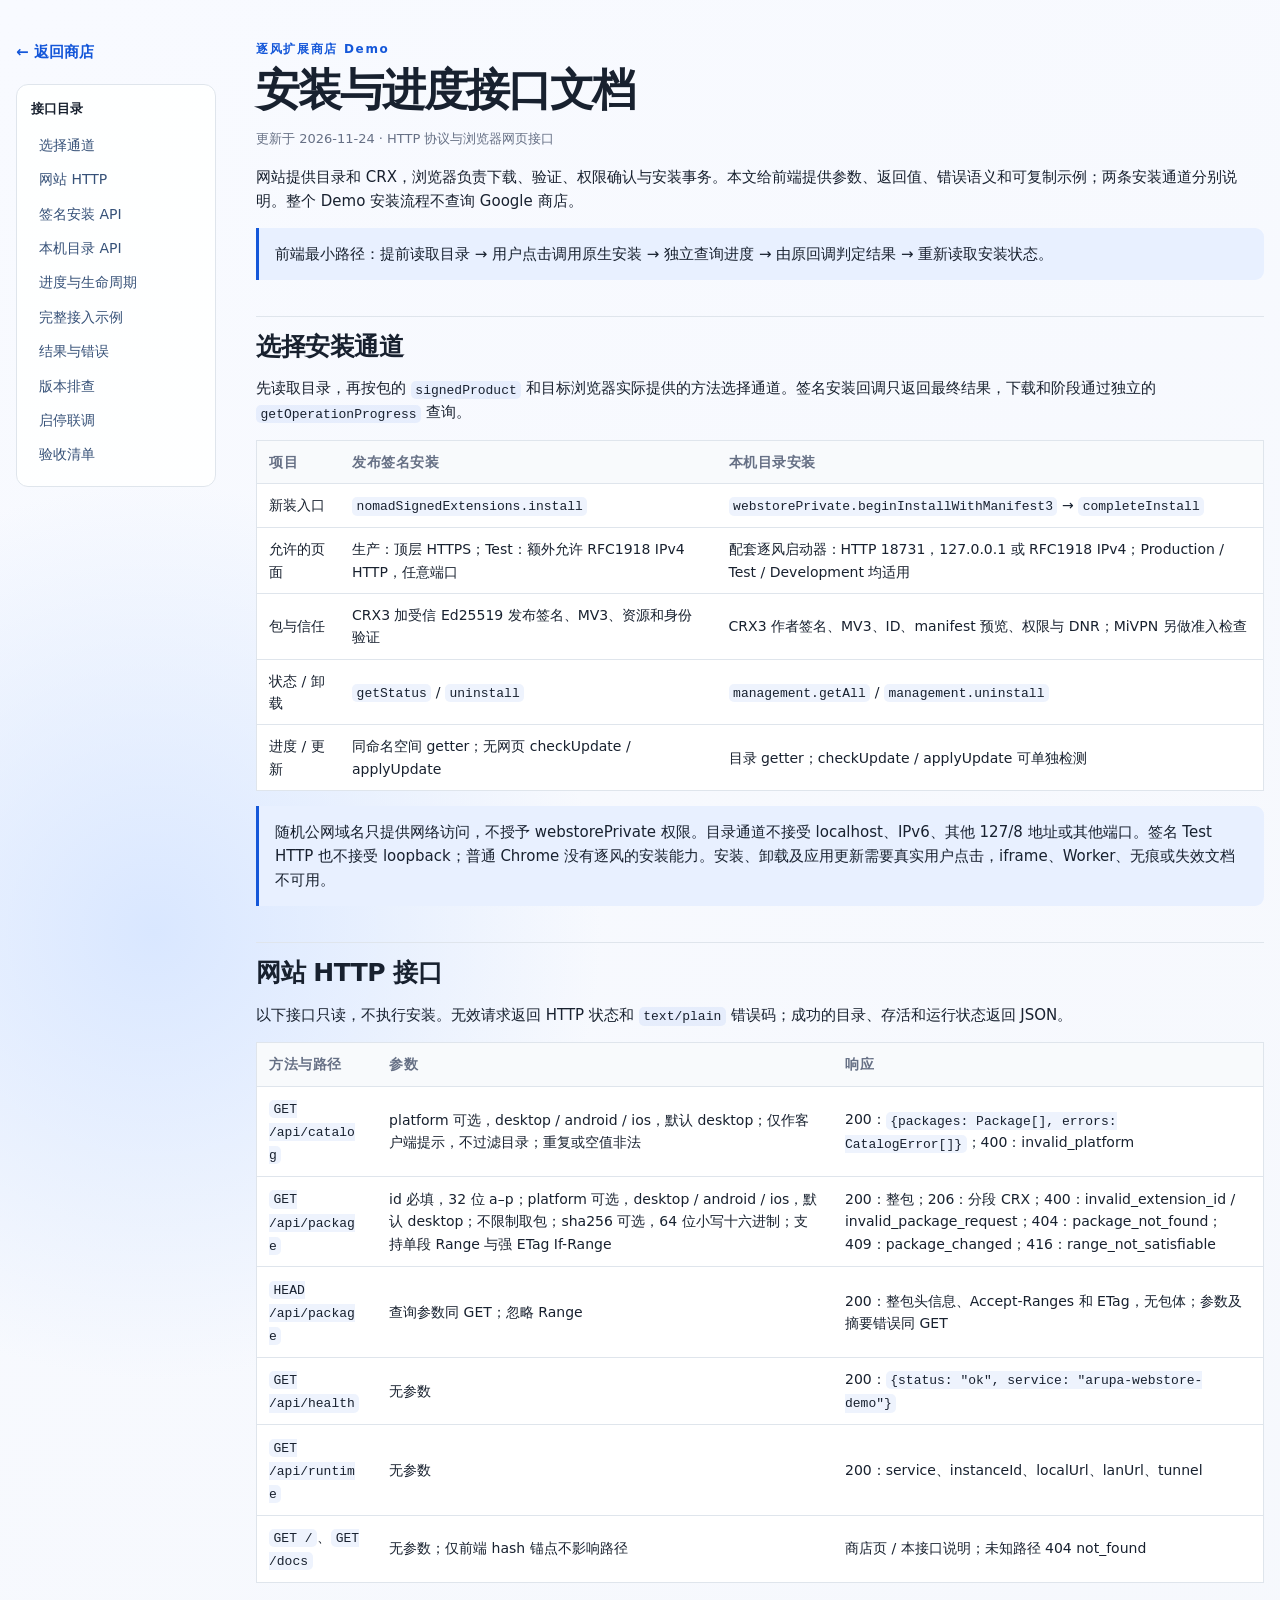
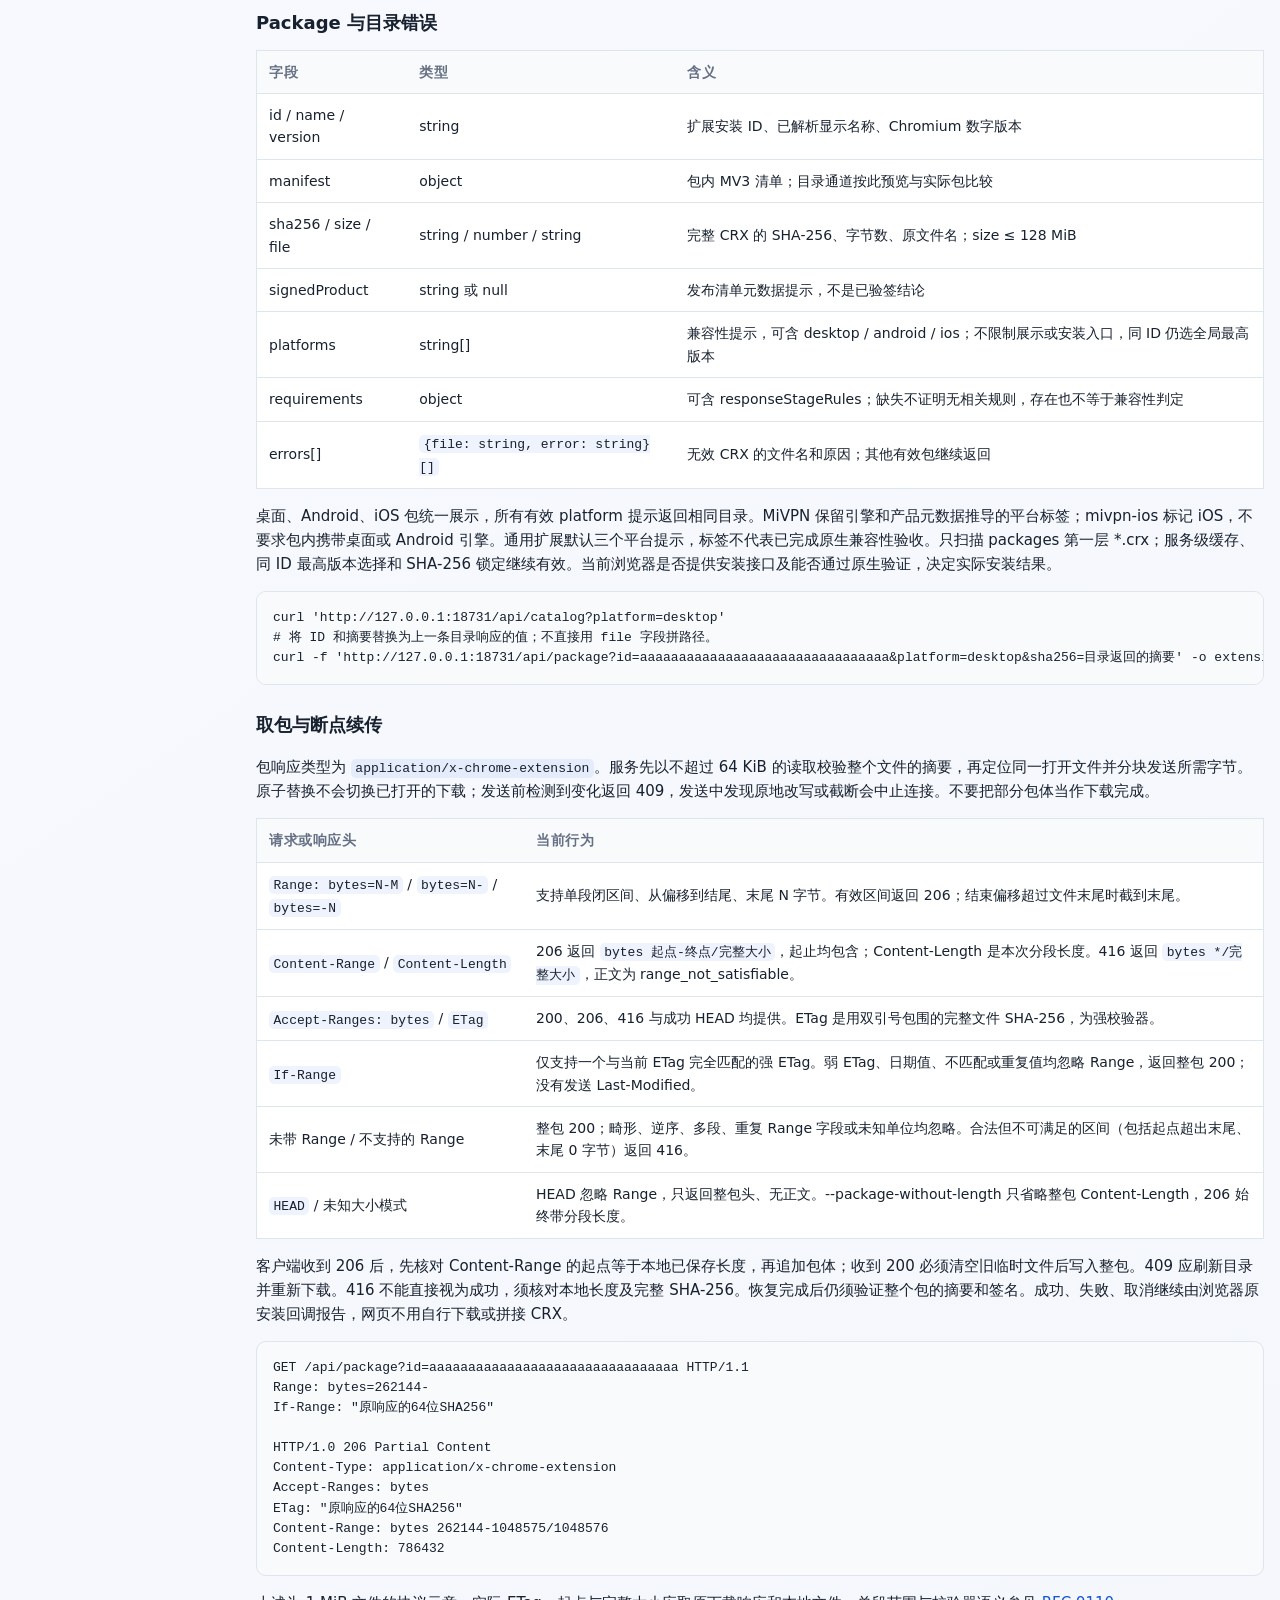
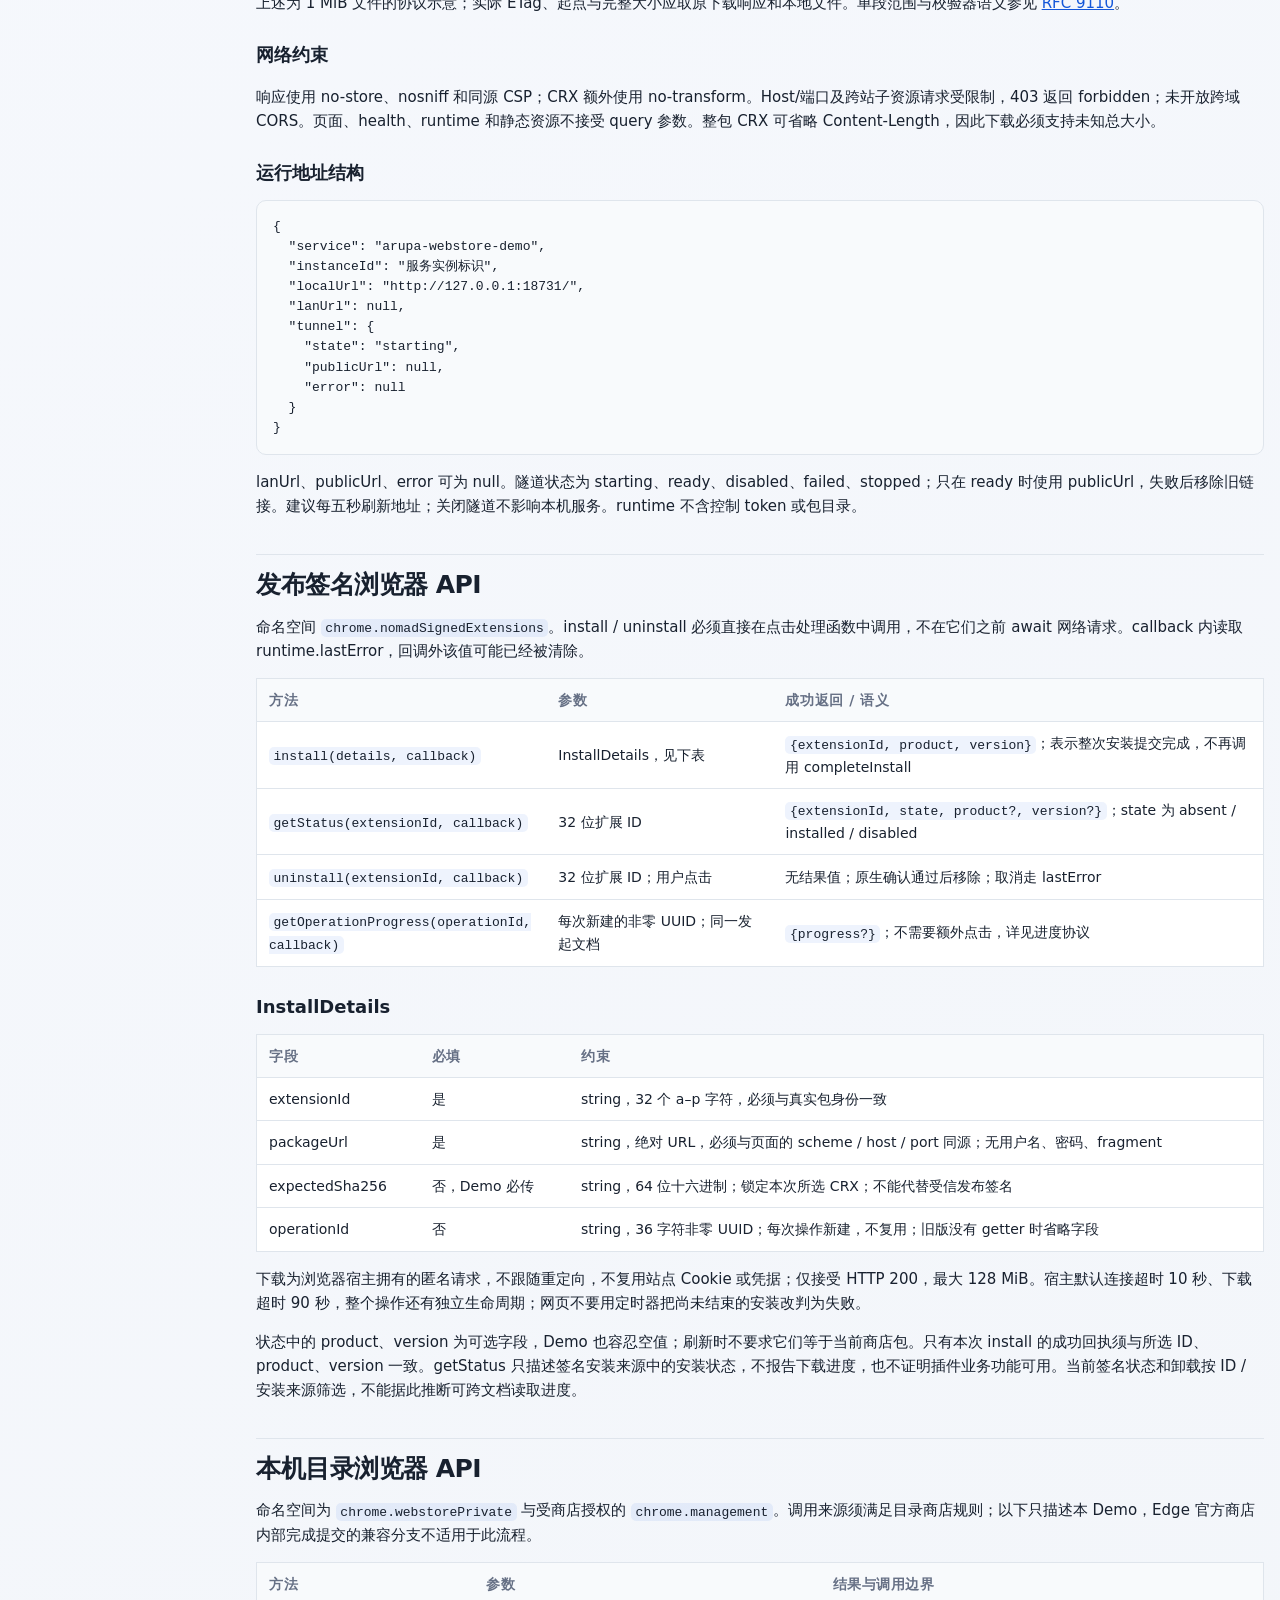
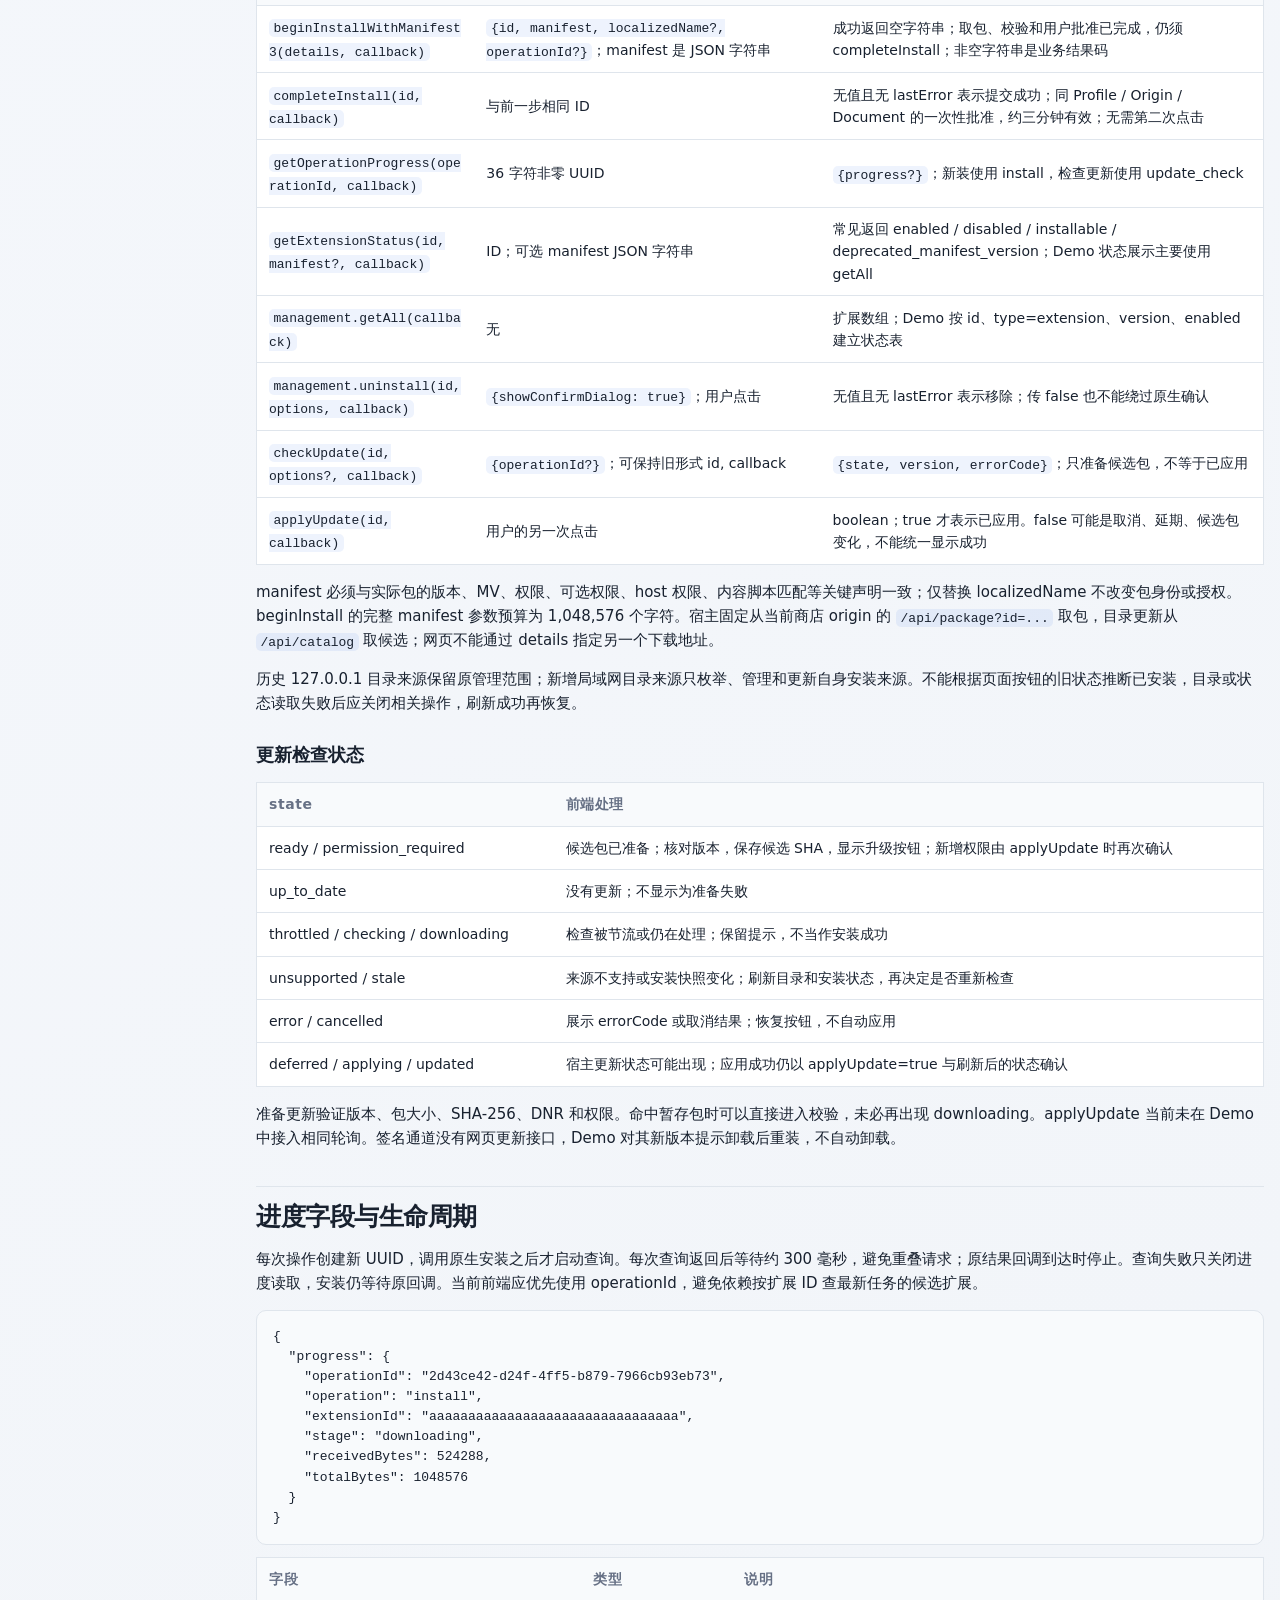
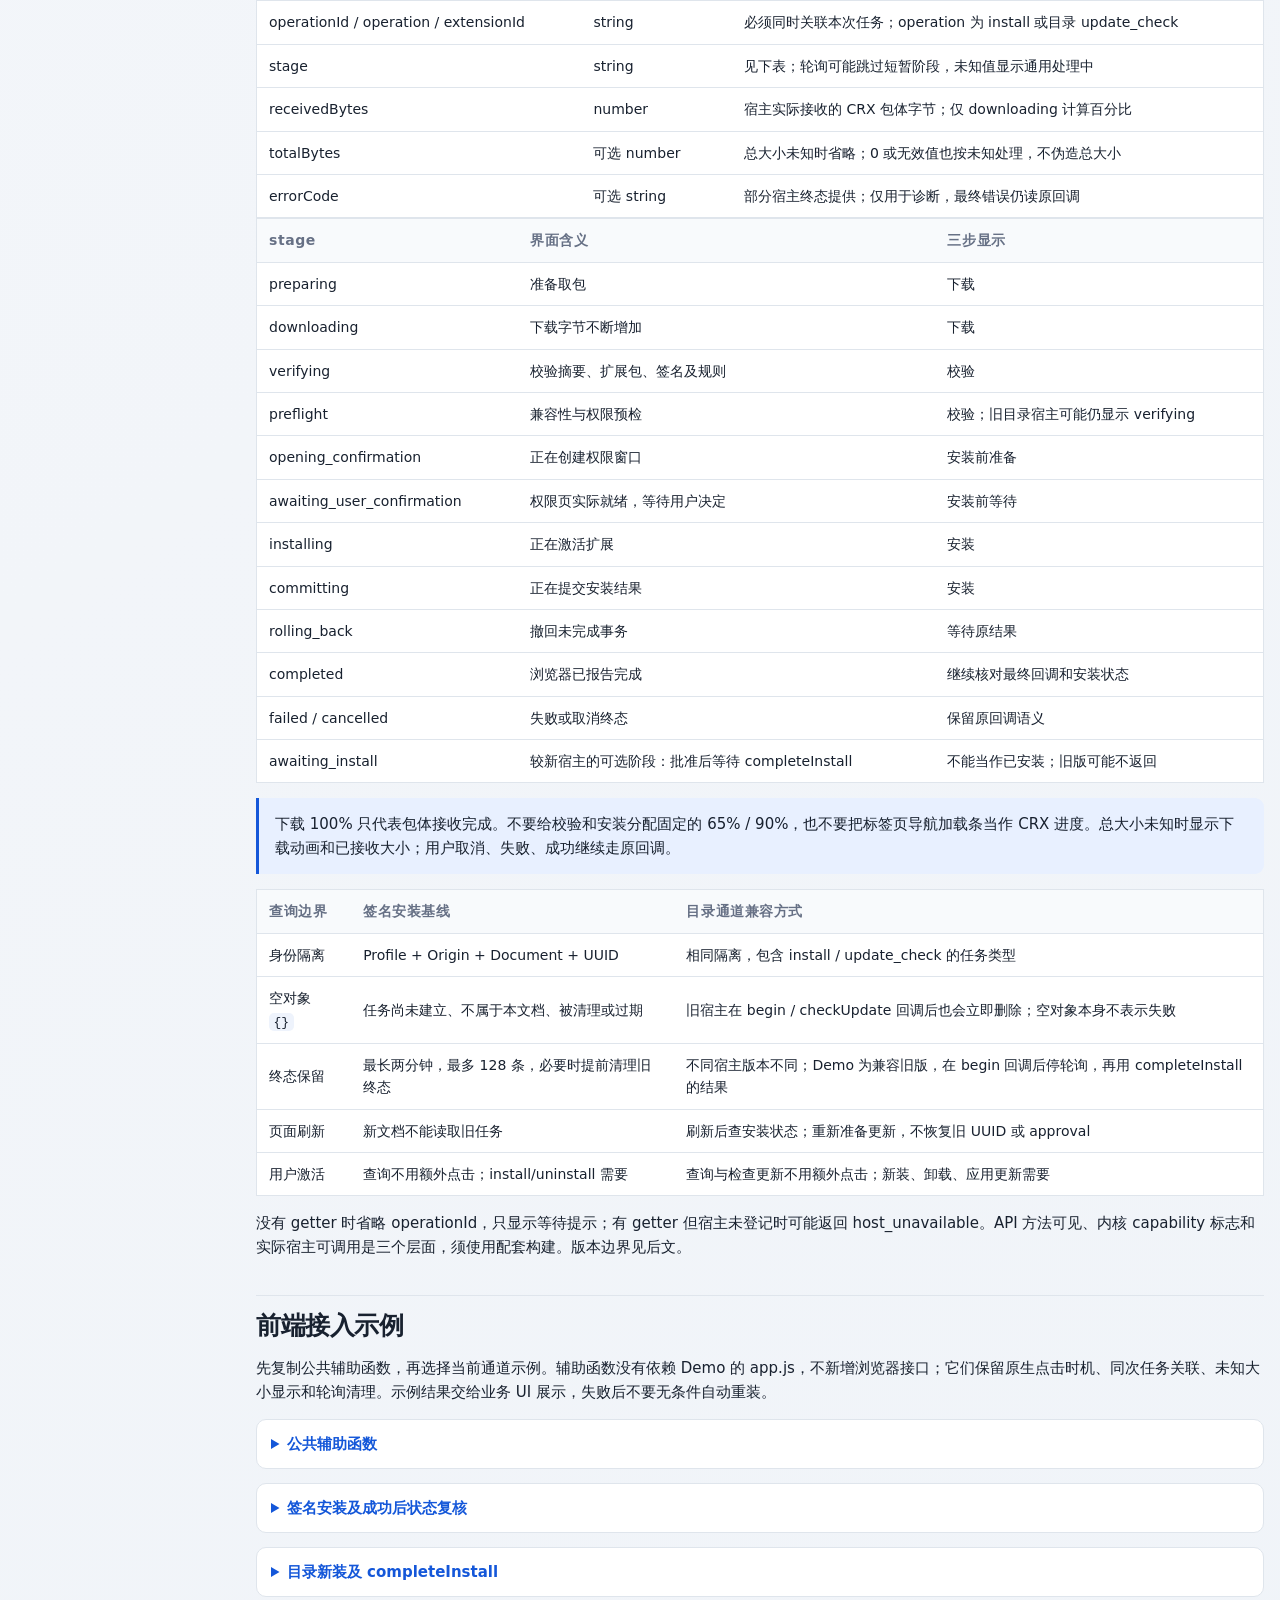
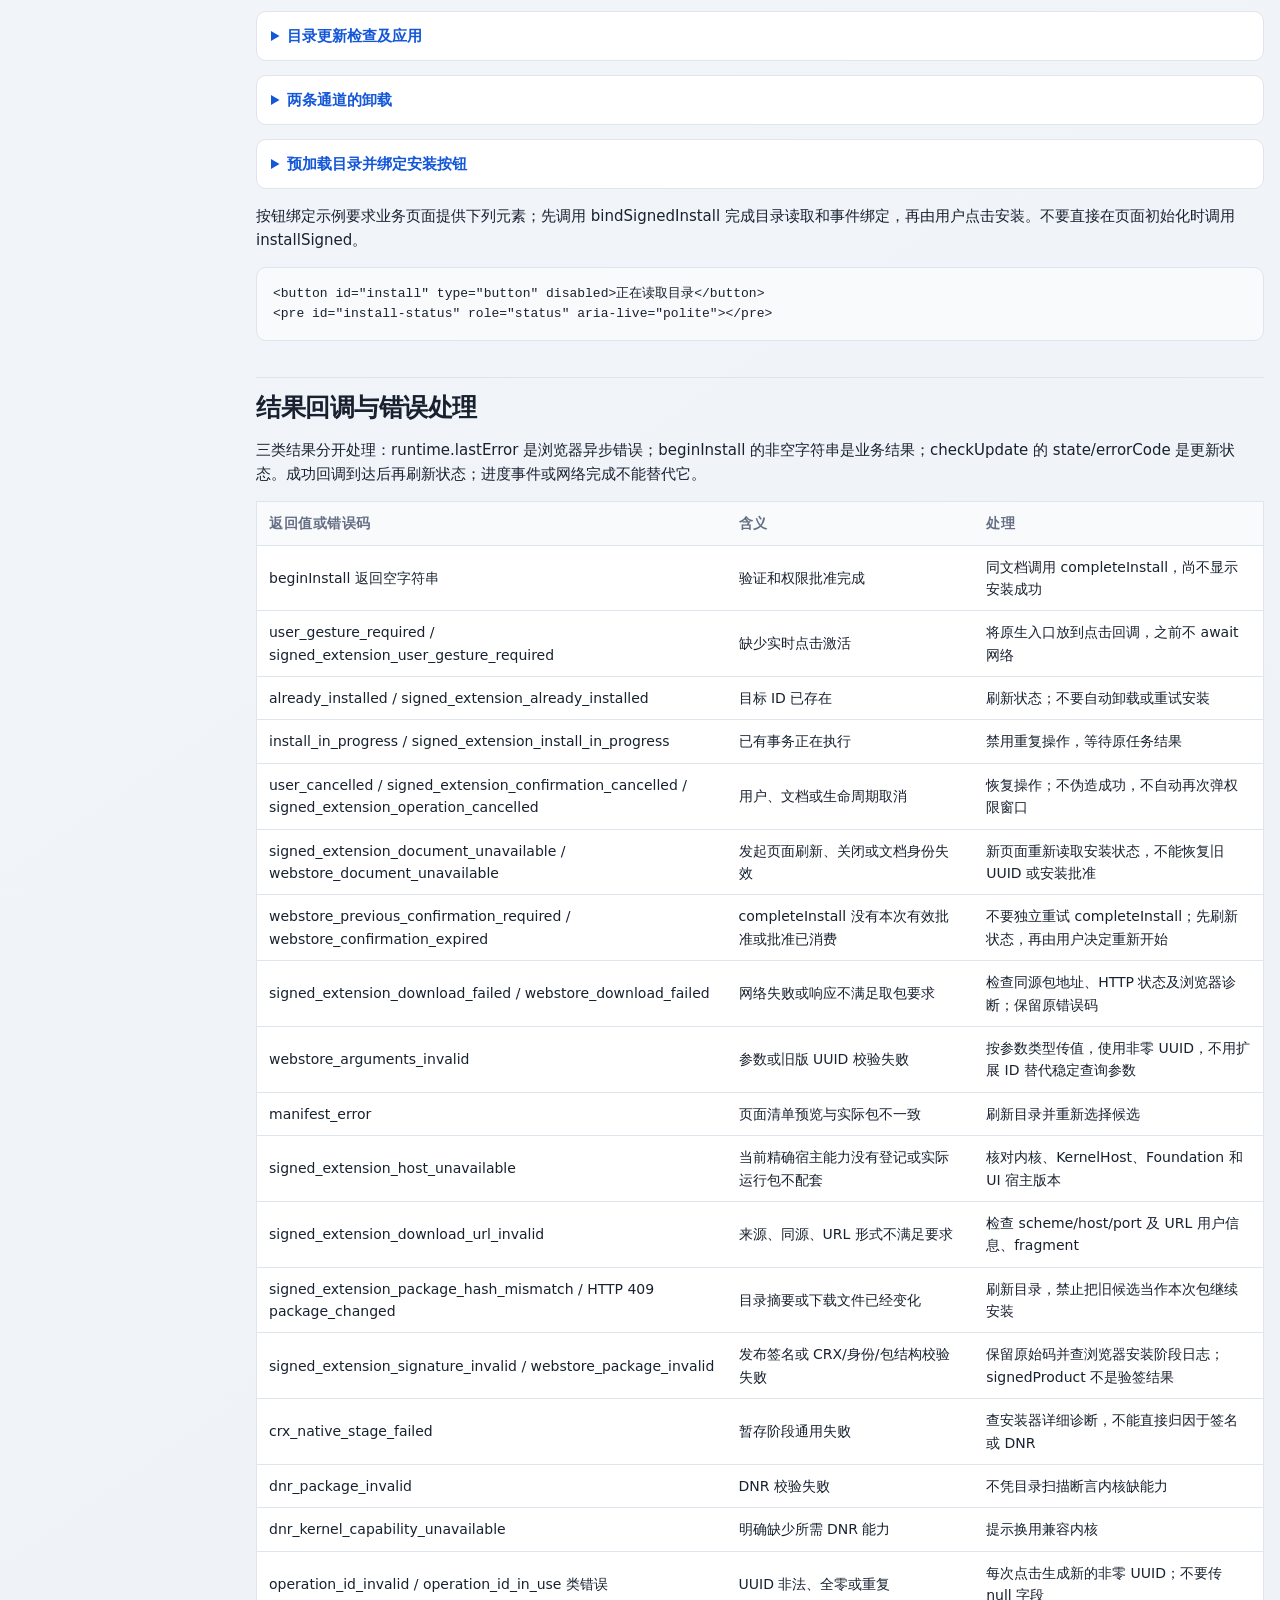
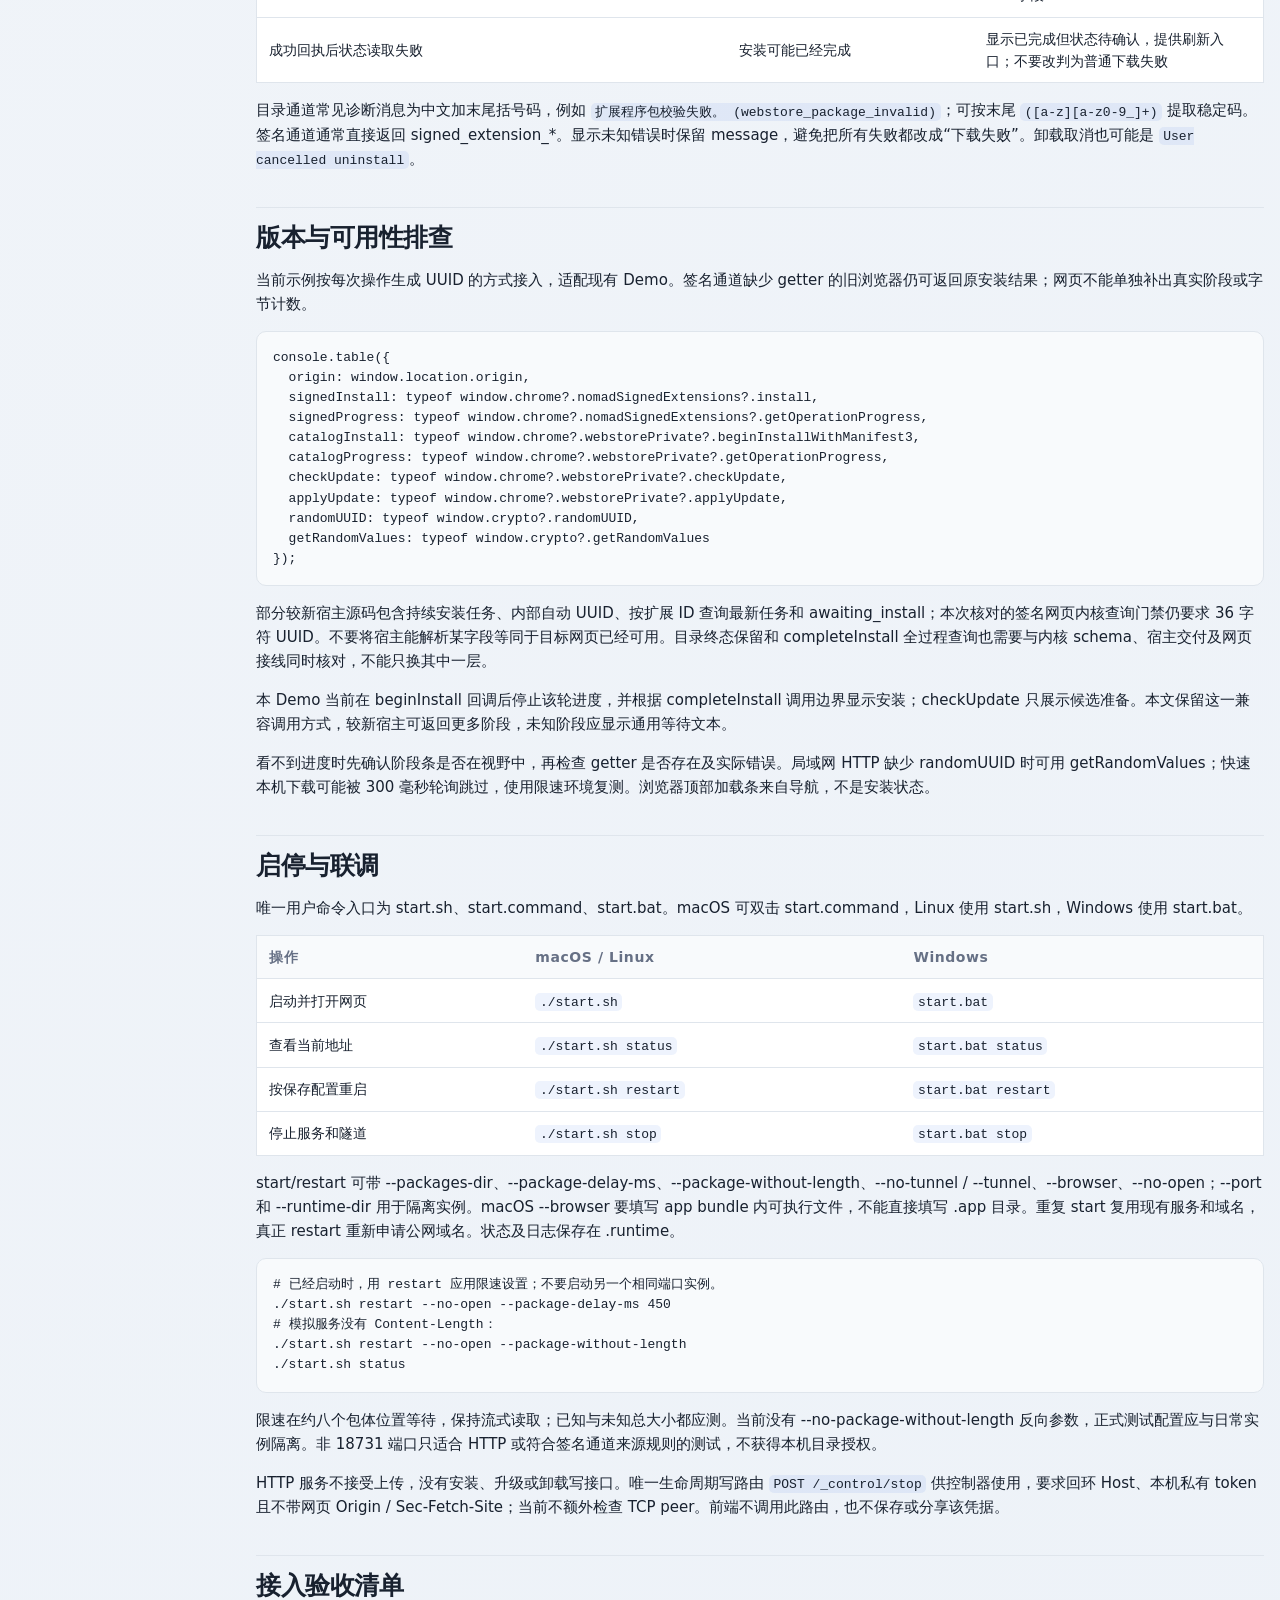
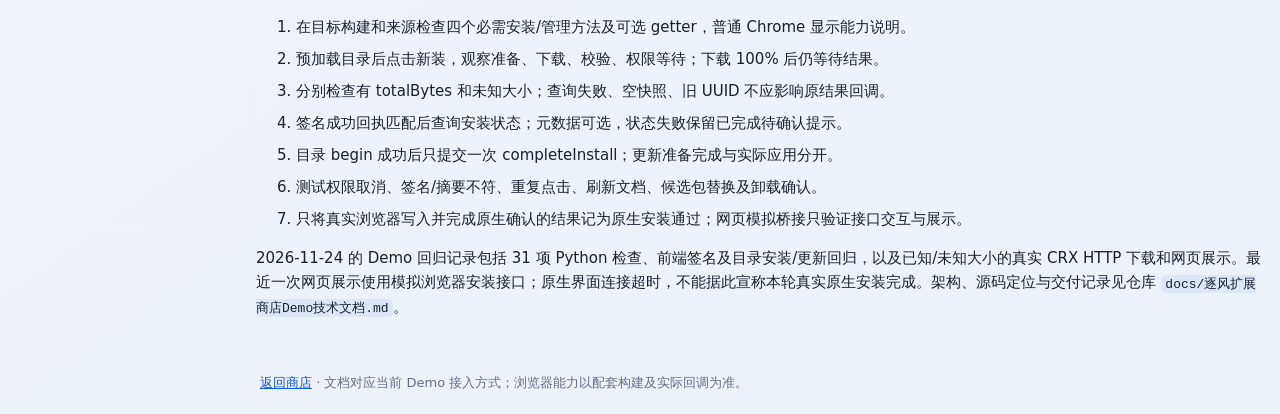
==== commit f4e3eaf1: "新增 iOS 平台提示与断点续传" ====
--- a/api.html
+++ b/api.html
@@ -39,8 +39,9 @@
 
 <section id="http-api" aria-labelledby="http-api-heading"><h2 id="http-api-heading">网站 HTTP 接口</h2>
 <p>以下接口只读，不执行安装。无效请求返回 HTTP 状态和 <code>text/plain</code> 错误码；成功的目录、存活和运行状态返回 JSON。</p><div class="table-wrap"><table><thead><tr><th scope="col">方法与路径</th><th scope="col">参数</th><th scope="col">响应</th></tr></thead><tbody>
-<tr><td><code>GET /api/catalog</code></td><td>platform 可选，desktop 或 android，默认 desktop；重复或空 platform 非法</td><td>200：<code>{packages: Package[], errors: CatalogError[]}</code>；400：invalid_platform</td></tr>
-<tr><td><code>GET /api/package</code></td><td>id 必填，32 位 a–p；platform 可选，默认 desktop；sha256 可选，64 位小写十六进制</td><td>200：CRX 字节；400：invalid_extension_id / invalid_package_request；404：package_not_found；409：package_changed</td></tr>
+<tr><td><code>GET /api/catalog</code></td><td>platform 可选，desktop / android / ios，默认 desktop；仅作客户端提示，不过滤目录；重复或空值非法</td><td>200：<code>{packages: Package[], errors: CatalogError[]}</code>；400：invalid_platform</td></tr>
+<tr><td><code>GET /api/package</code></td><td>id 必填，32 位 a–p；platform 可选，desktop / android / ios，默认 desktop；不限制取包；sha256 可选，64 位小写十六进制；支持单段 Range 与强 ETag If-Range</td><td>200：整包；206：分段 CRX；400：invalid_extension_id / invalid_package_request；404：package_not_found；409：package_changed；416：range_not_satisfiable</td></tr>
+<tr><td><code>HEAD /api/package</code></td><td>查询参数同 GET；忽略 Range</td><td>200：整包头信息、Accept-Ranges 和 ETag，无包体；参数及摘要错误同 GET</td></tr>
 <tr><td><code>GET /api/health</code></td><td>无参数</td><td>200：<code>{status: "ok", service: "arupa-webstore-demo"}</code></td></tr>
 <tr><td><code>GET /api/runtime</code></td><td>无参数</td><td>200：service、instanceId、localUrl、lanUrl、tunnel</td></tr>
 <tr><td><code>GET /</code>、<code>GET /docs</code></td><td>无参数；仅前端 hash 锚点不影响路径</td><td>商店页 / 本接口说明；未知路径 404 not_found</td></tr>
@@ -49,12 +50,33 @@
 <tr><td>manifest</td><td>object</td><td>包内 MV3 清单；目录通道按此预览与实际包比较</td></tr>
 <tr><td>sha256 / size / file</td><td>string / number / string</td><td>完整 CRX 的 SHA-256、字节数、原文件名；size ≤ 128 MiB</td></tr>
 <tr><td>signedProduct</td><td>string 或 null</td><td>发布清单元数据提示，不是已验签结论</td></tr>
-<tr><td>platforms</td><td>string[]</td><td>目录路由平台；MiVPN 按实际引擎过滤后再选同 ID 最高版本</td></tr>
+<tr><td>platforms</td><td>string[]</td><td>兼容性提示，可含 desktop / android / ios；不限制展示或安装入口，同 ID 仍选全局最高版本</td></tr>
 <tr><td>requirements</td><td>object</td><td>可含 responseStageRules；缺失不证明无相关规则，存在也不等于兼容性判定</td></tr>
 <tr><td>errors[]</td><td><code>{file: string, error: string}[]</code></td><td>无效 CRX 的文件名和原因；其他有效包继续返回</td></tr>
-</tbody></table></div><p>MiVPN 旧格式、mivpn 与 mivpn-* 产品按引擎判定平台；含对应引擎的自定义产品名同样适用。iOS-only 包不进入 desktop/android 目录，普通通用扩展默认两端。只扫描 packages 第一层 *.crx，目录和下载复用服务级缓存，文件变化后重新解析。</p><pre><code id="example-http" data-language="shell">curl &#x27;http://127.0.0.1:18731/api/catalog?platform=desktop&#x27;
+</tbody></table></div><p>桌面、Android、iOS 包统一展示，所有有效 platform 提示返回相同目录。MiVPN 保留引擎和产品元数据推导的平台标签；mivpn-ios 标记 iOS，不要求包内携带桌面或 Android 引擎。通用扩展默认三个平台提示，标签不代表已完成原生兼容性验收。只扫描 packages 第一层 *.crx；服务级缓存、同 ID 最高版本选择和 SHA-256 锁定继续有效。当前浏览器是否提供安装接口及能否通过原生验证，决定实际安装结果。</p><pre><code id="example-http" data-language="shell">curl &#x27;http://127.0.0.1:18731/api/catalog?platform=desktop&#x27;
 # 将 ID 和摘要替换为上一条目录响应的值；不直接用 file 字段拼路径。
-curl -f &#x27;http://127.0.0.1:18731/api/package?id=aaaaaaaaaaaaaaaaaaaaaaaaaaaaaaaa&amp;platform=desktop&amp;sha256=目录返回的摘要&#x27; -o extension.crx</code></pre><h3>取包与网络约束</h3><p>包响应类型为 <code>application/x-chrome-extension</code>。服务先以不超过 64 KiB 的读取校验摘要，再从同一打开文件分块发送。原子替换不会切换已打开的下载；发送前检测到变化返回 409，发送中发现原地改写或截断会中止连接。不要把部分包体当作下载完成。</p><p>响应使用 no-store、nosniff 和同源 CSP。Host/端口及跨站子资源请求受限制，403 返回 forbidden；未开放跨域 CORS。页面、health、runtime 和静态资源不接受 query 参数。CRX 可省略 Content-Length，因此下载必须支持未知总大小。</p><h3>运行地址结构</h3><pre><code id="example-runtime" data-language="json">{
+curl -f &#x27;http://127.0.0.1:18731/api/package?id=aaaaaaaaaaaaaaaaaaaaaaaaaaaaaaaa&amp;platform=desktop&amp;sha256=目录返回的摘要&#x27; -o extension.crx</code></pre><h3>取包与断点续传</h3><p>包响应类型为 <code>application/x-chrome-extension</code>。服务先以不超过 64 KiB 的读取校验整个文件的摘要，再定位同一打开文件并分块发送所需字节。原子替换不会切换已打开的下载；发送前检测到变化返回 409，发送中发现原地改写或截断会中止连接。不要把部分包体当作下载完成。</p>
+<div class="table-wrap"><table><thead><tr><th scope="col">请求或响应头</th><th scope="col">当前行为</th></tr></thead><tbody>
+<tr><td><code>Range: bytes=N-M</code> / <code>bytes=N-</code> / <code>bytes=-N</code></td><td>支持单段闭区间、从偏移到结尾、末尾 N 字节。有效区间返回 206；结束偏移超过文件末尾时截到末尾。</td></tr>
+<tr><td><code>Content-Range</code> / <code>Content-Length</code></td><td>206 返回 <code>bytes 起点-终点/完整大小</code>，起止均包含；Content-Length 是本次分段长度。416 返回 <code>bytes */完整大小</code>，正文为 range_not_satisfiable。</td></tr>
+<tr><td><code>Accept-Ranges: bytes</code> / <code>ETag</code></td><td>200、206、416 与成功 HEAD 均提供。ETag 是用双引号包围的完整文件 SHA-256，为强校验器。</td></tr>
+<tr><td><code>If-Range</code></td><td>仅支持一个与当前 ETag 完全匹配的强 ETag。弱 ETag、日期值、不匹配或重复值均忽略 Range，返回整包 200；没有发送 Last-Modified。</td></tr>
+<tr><td>未带 Range / 不支持的 Range</td><td>整包 200；畸形、逆序、多段、重复 Range 字段或未知单位均忽略。合法但不可满足的区间（包括起点超出末尾、末尾 0 字节）返回 416。</td></tr>
+<tr><td><code>HEAD</code> / 未知大小模式</td><td>HEAD 忽略 Range，只返回整包头、无正文。--package-without-length 只省略整包 Content-Length，206 始终带分段长度。</td></tr>
+</tbody></table></div>
+<p>客户端收到 206 后，先核对 Content-Range 的起点等于本地已保存长度，再追加包体；收到 200 必须清空旧临时文件后写入整包。409 应刷新目录并重新下载。416 不能直接视为成功，须核对本地长度及完整 SHA-256。恢复完成后仍须验证整个包的摘要和签名。成功、失败、取消继续由浏览器原安装回调报告，网页不用自行下载或拼接 CRX。</p>
+<pre><code id="example-range" data-language="http">GET /api/package?id=aaaaaaaaaaaaaaaaaaaaaaaaaaaaaaaa HTTP/1.1
+Range: bytes=262144-
+If-Range: "原响应的64位SHA256"
+
+HTTP/1.0 206 Partial Content
+Content-Type: application/x-chrome-extension
+Accept-Ranges: bytes
+ETag: "原响应的64位SHA256"
+Content-Range: bytes 262144-1048575/1048576
+Content-Length: 786432</code></pre>
+<p>上述为 1 MiB 文件的协议示意；实际 ETag、起点与完整大小应取原下载响应和本地文件。单段范围与校验器语义参见 <a href="https://www.rfc-editor.org/rfc/rfc9110.html#name-range">RFC 9110</a>。</p>
+<h3>网络约束</h3><p>响应使用 no-store、nosniff 和同源 CSP；CRX 额外使用 no-transform。Host/端口及跨站子资源请求受限制，403 返回 forbidden；未开放跨域 CORS。页面、health、runtime 和静态资源不接受 query 参数。整包 CRX 可省略 Content-Length，因此下载必须支持未知总大小。</p><h3>运行地址结构</h3><pre><code id="example-runtime" data-language="json">{
   &quot;service&quot;: &quot;arupa-webstore-demo&quot;,
   &quot;instanceId&quot;: &quot;服务实例标识&quot;,
   &quot;localUrl&quot;: &quot;http://127.0.0.1:18731/&quot;,
@@ -165,6 +187,13 @@
   } finally { clearTimeout(timer); }
 }
 
+function currentClientPlatform() {
+  const agent = window.navigator?.userAgent || '';
+  if (/iPad|iPhone|iPod/i.test(agent) ||
+      /Macintosh/i.test(agent) &amp;&amp; (window.navigator?.maxTouchPoints || 0) &gt; 1) return 'ios';
+  return /Android/i.test(agent) ? 'android' : 'desktop';
+}
+
 function newOperationId() {
   const crypto = window.crypto;
   if (typeof crypto?.randomUUID === &#x27;function&#x27;) return crypto.randomUUID();
@@ -243,7 +272,7 @@
   const operationId = typeof api.getOperationProgress === &#x27;function&#x27; ? newOperationId() : null;
   const url = new URL(&#x27;/api/package&#x27;, window.location.origin);
   url.searchParams.set(&#x27;id&#x27;, item.id);
-  url.searchParams.set(&#x27;platform&#x27;, /Android/i.test(navigator.userAgent) ? &#x27;android&#x27; : &#x27;desktop&#x27;);
+  url.searchParams.set(&#x27;platform&#x27;, currentClientPlatform());
   url.searchParams.set(&#x27;sha256&#x27;, item.sha256);
 
   // Promise executor 同步调用原生 API，前面没有 await，保留真实点击激活。
@@ -337,7 +366,7 @@
   const button = document.querySelector(&#x27;#install&#x27;);
   const output = document.querySelector(&#x27;#install-status&#x27;);
   button.disabled = true;
-  const platform = /Android/i.test(navigator.userAgent) ? &#x27;android&#x27; : &#x27;desktop&#x27;;
+  const platform = currentClientPlatform();
   const response = await fetch(&#x27;/api/catalog?platform=&#x27; + platform, { cache: &#x27;no-store&#x27; });
   if (!response.ok) throw new Error(&#x27;目录 HTTP &#x27; + response.status);
   const { packages } = await response.json();
--- a/style.css
+++ b/style.css
@@ -55,6 +55,7 @@
 h2 { margin: 0; font-size: 24px; letter-spacing: -.02em; }
 
 .intro { max-width: 680px; margin: 16px 0 0; color: var(--muted); font-size: 17px; }
+.catalog-note { max-width: 680px; margin: 10px 0 0; color: var(--muted); font-size: 13px; }
 
 .panel {
   overflow: hidden;
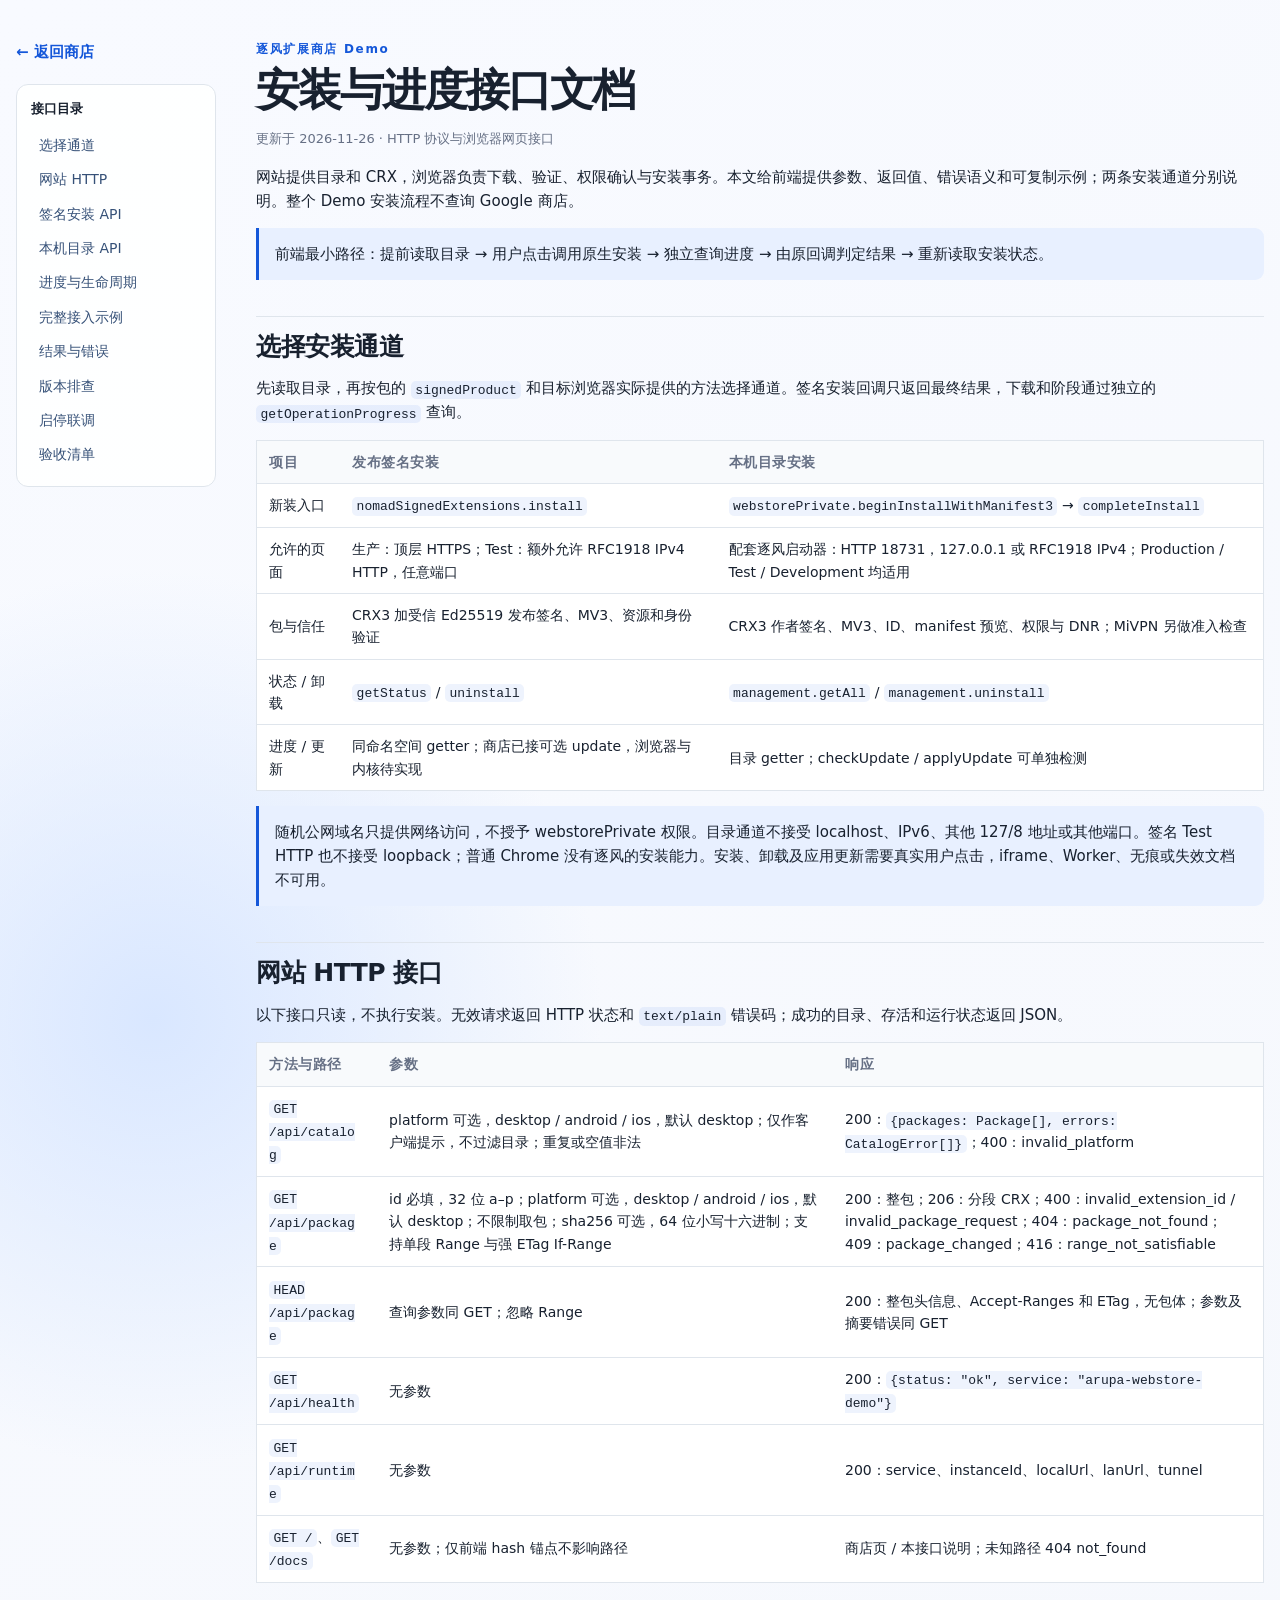
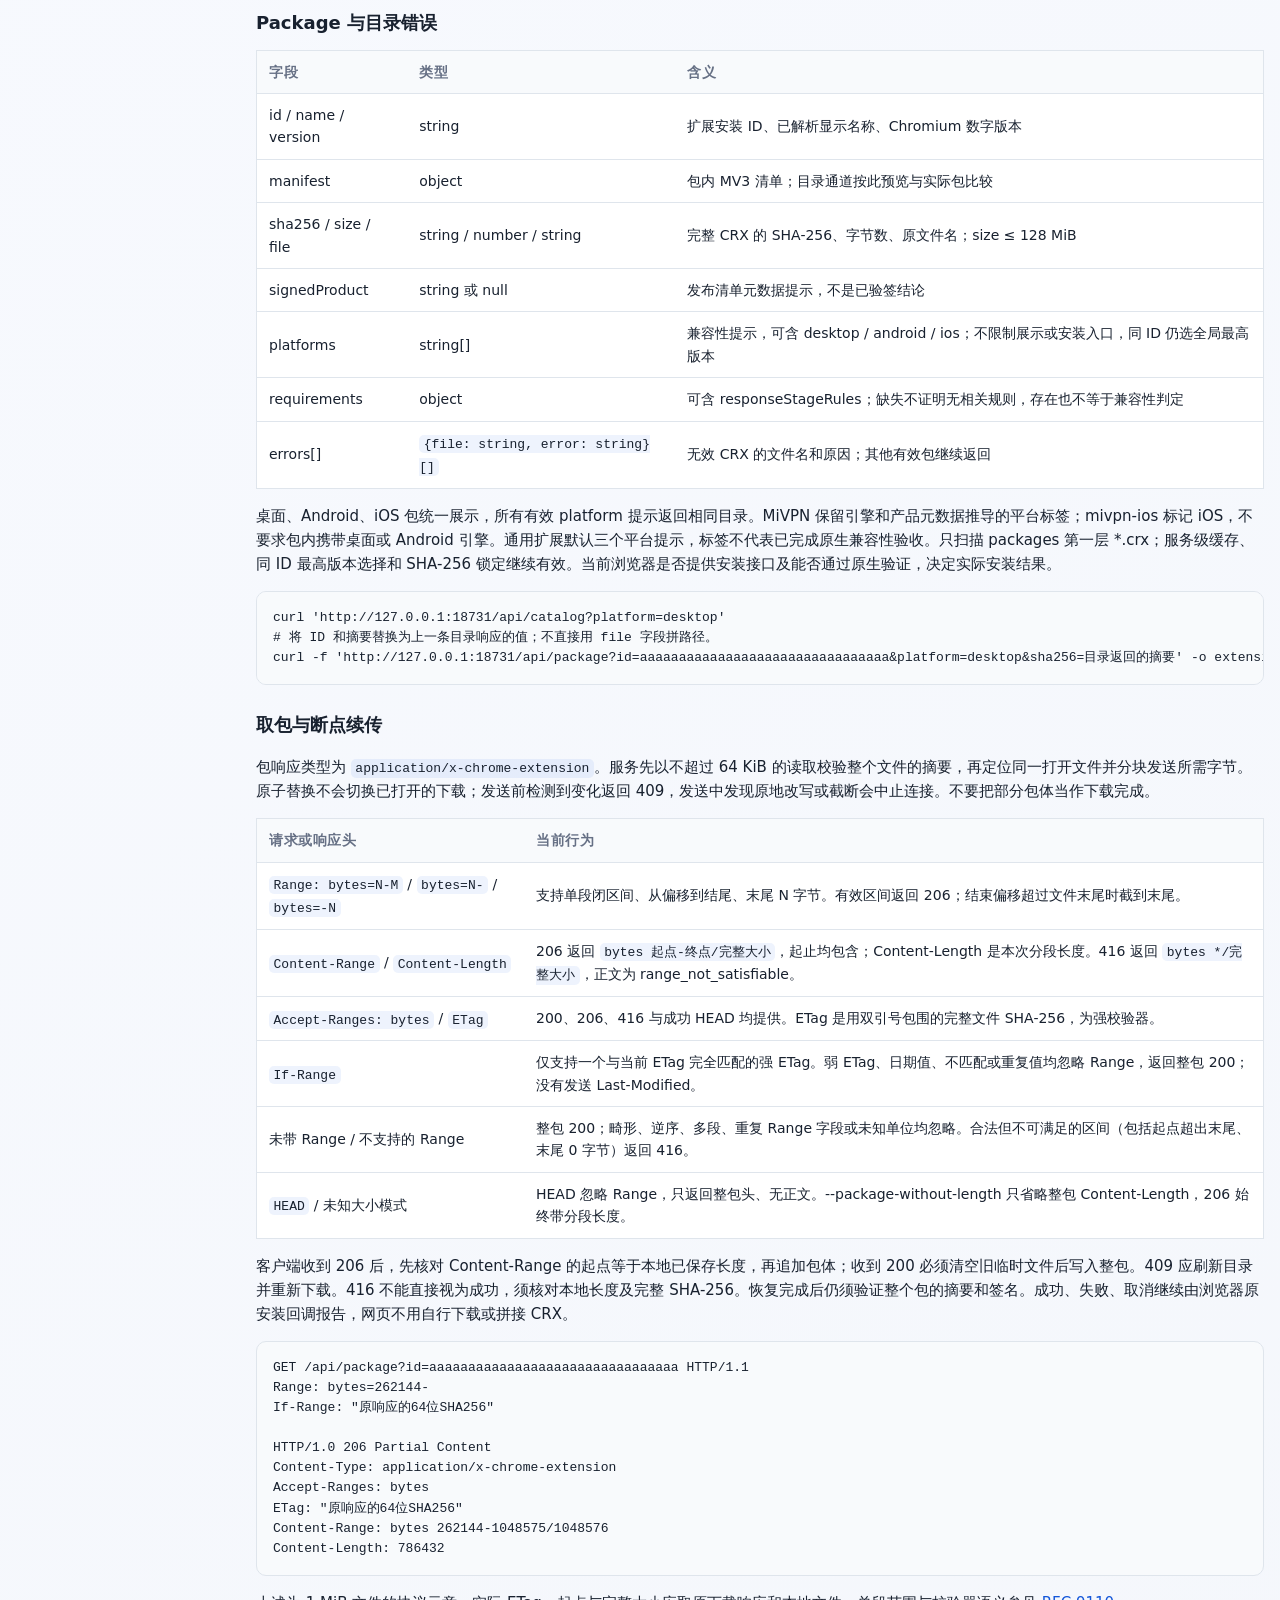
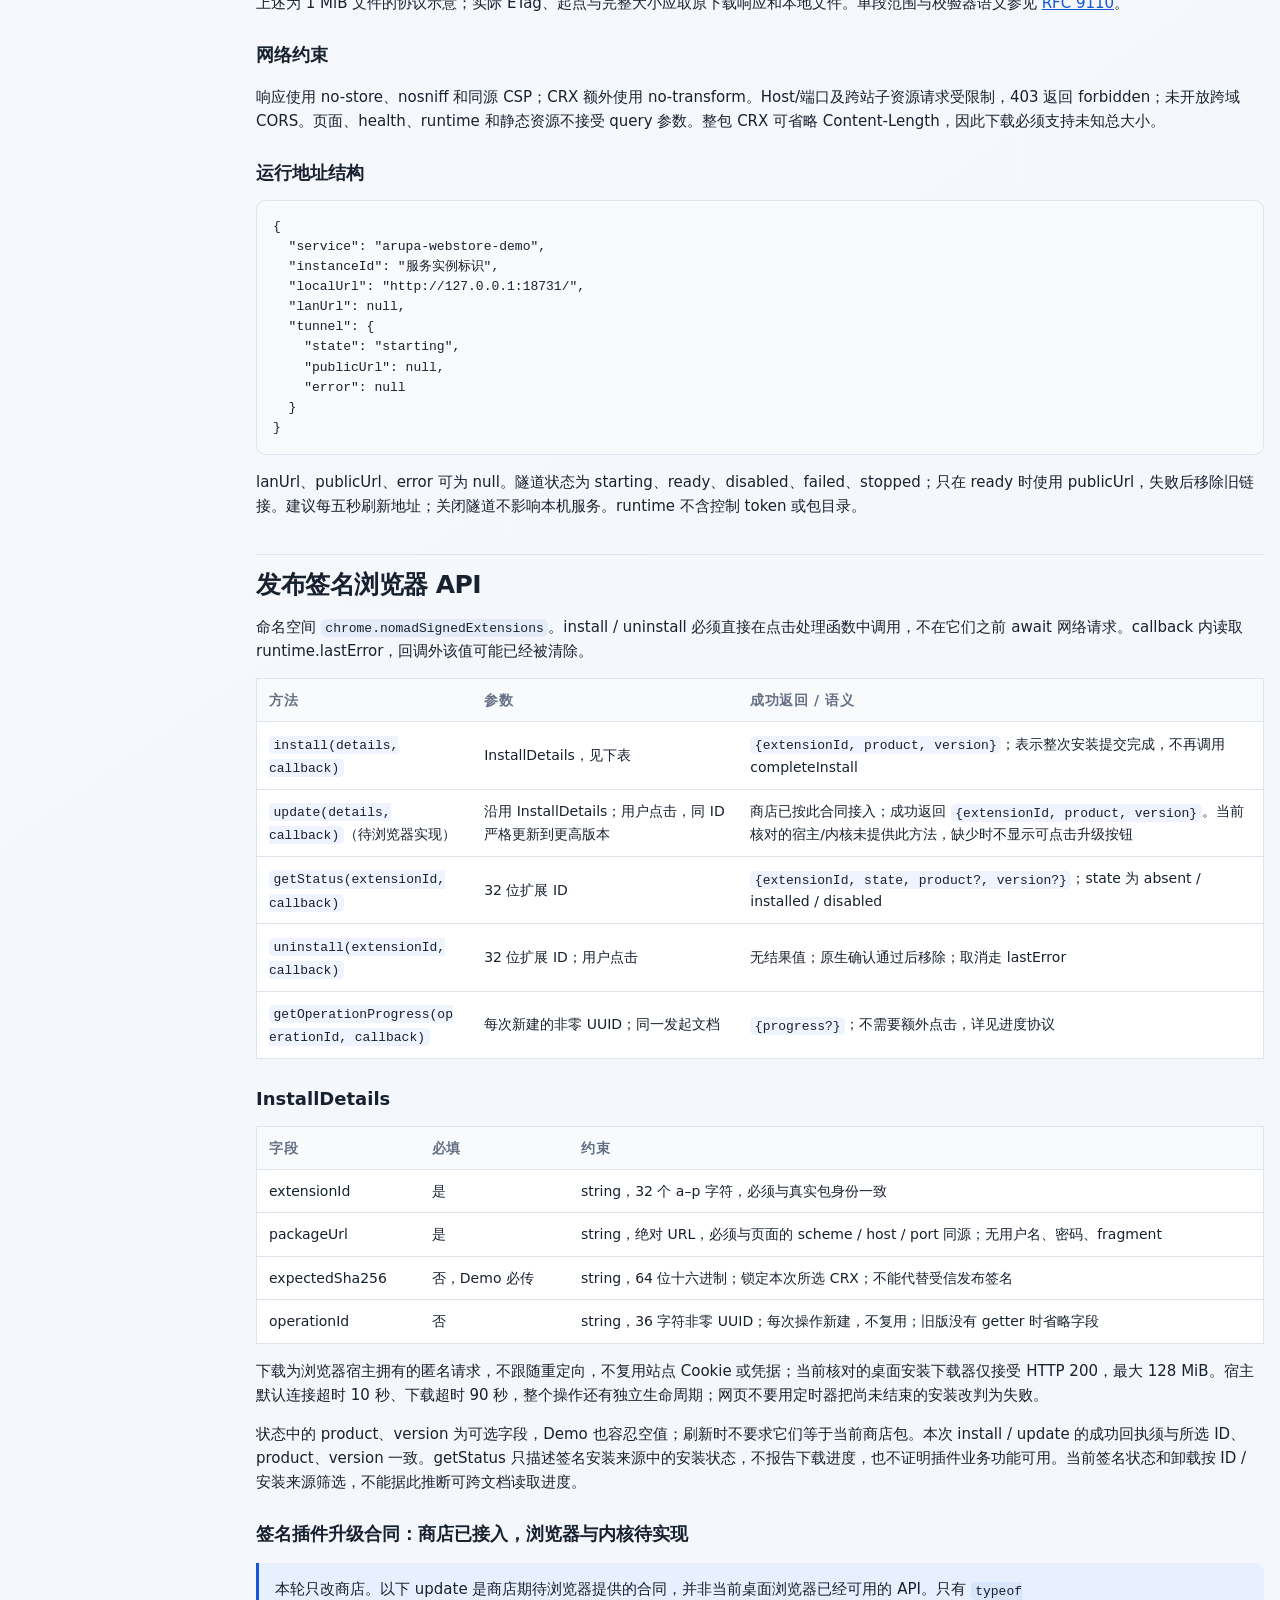
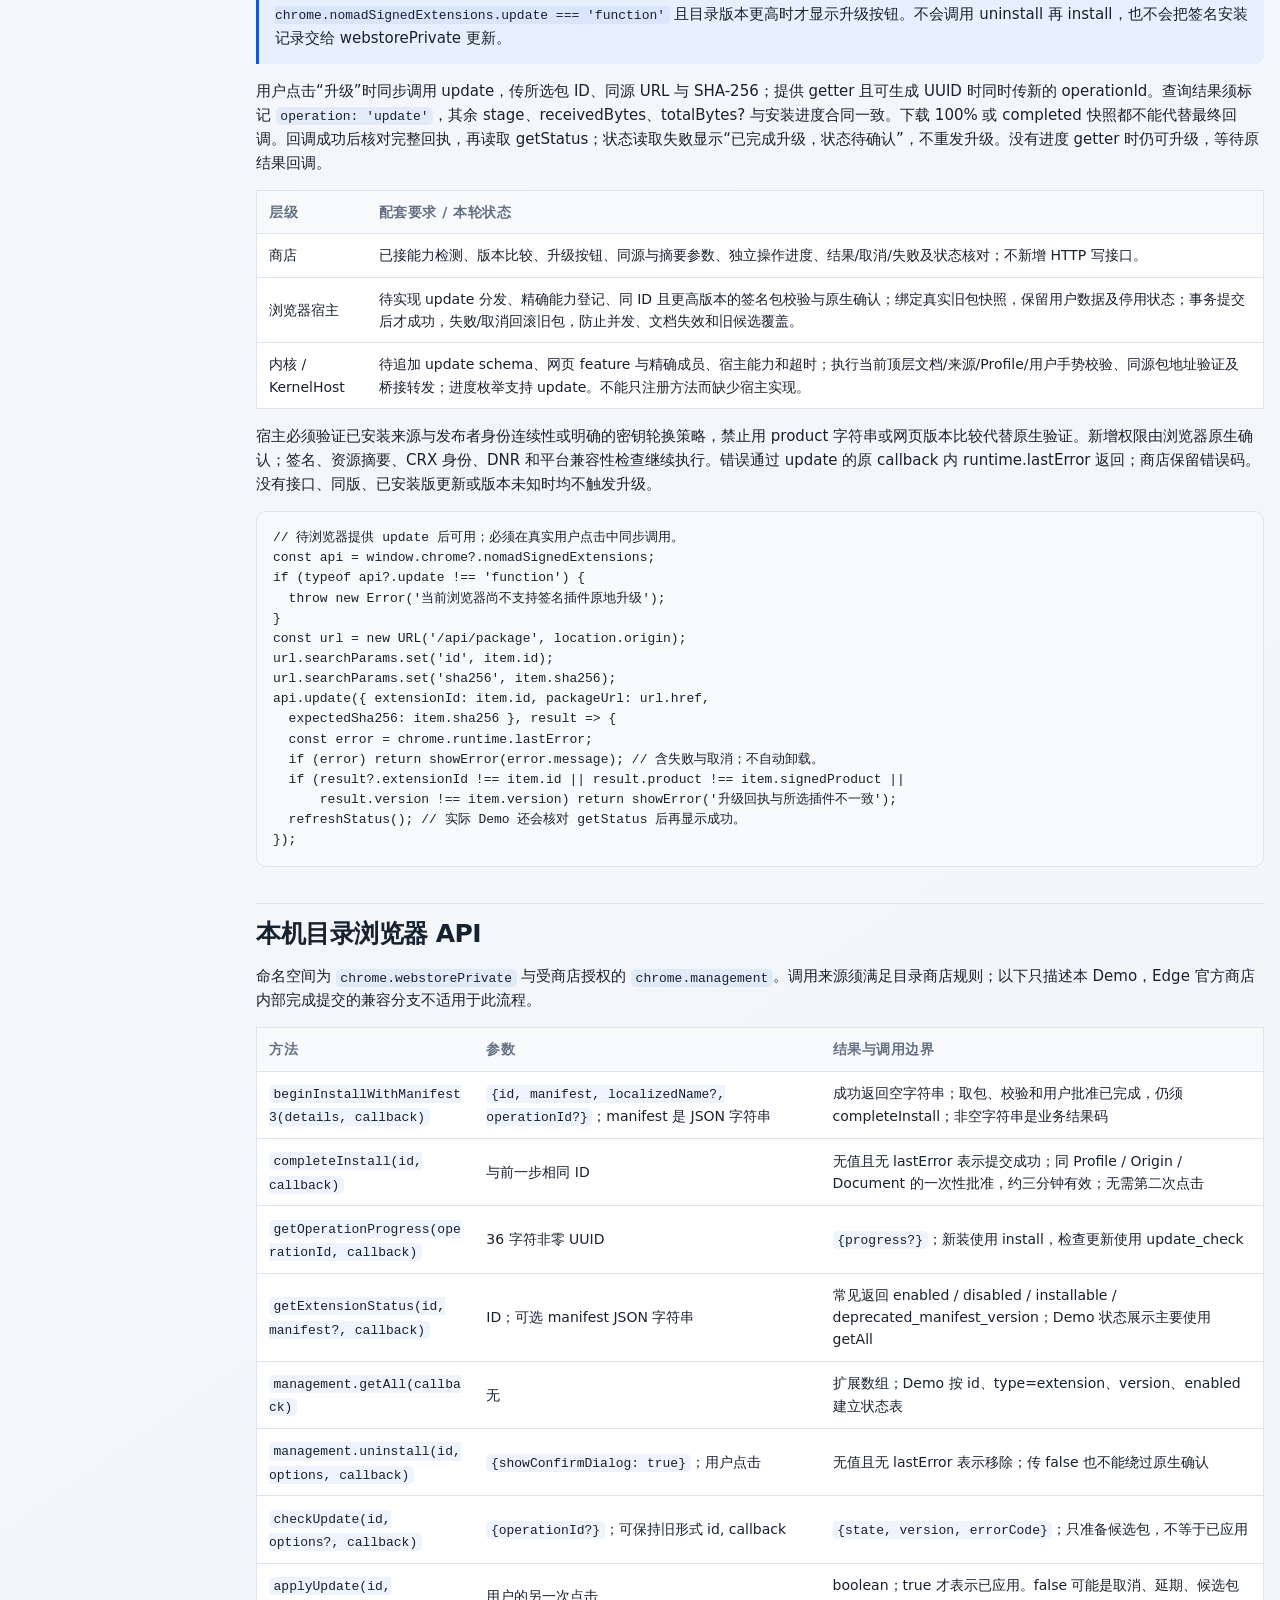
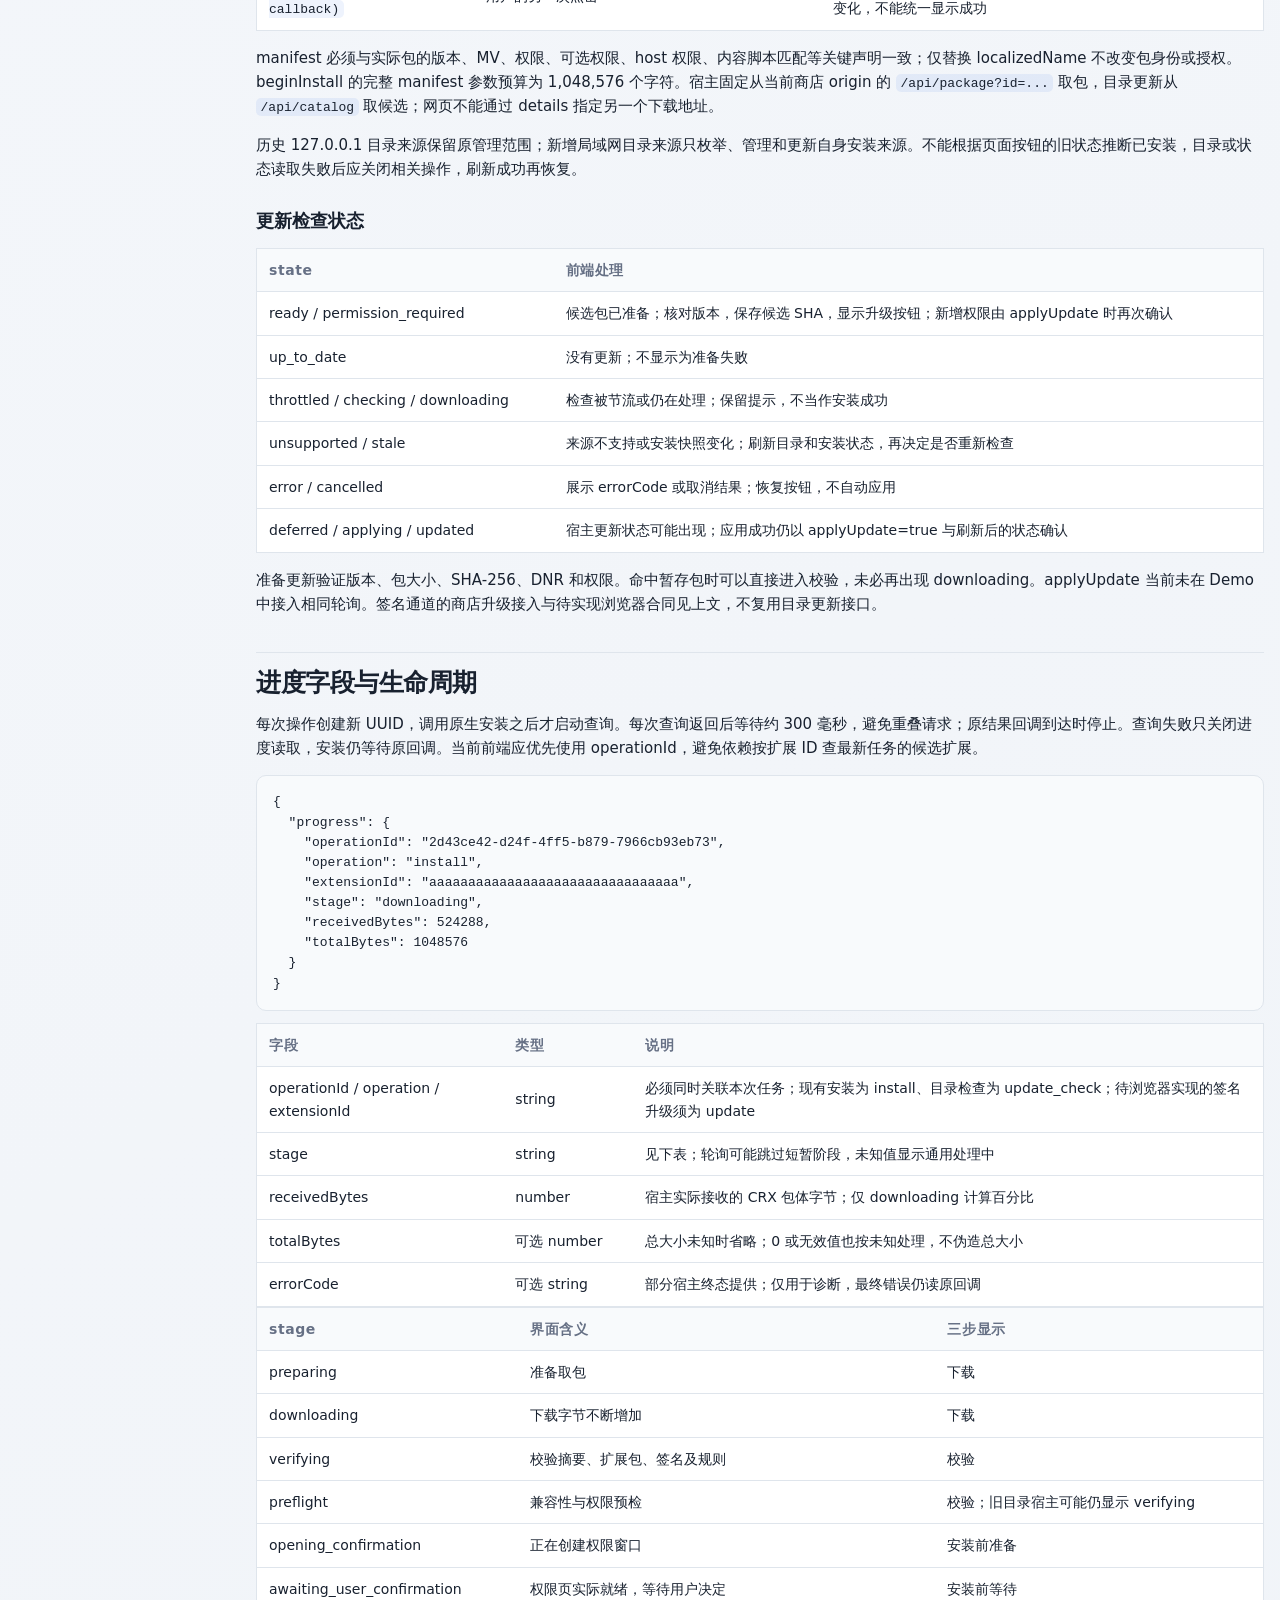
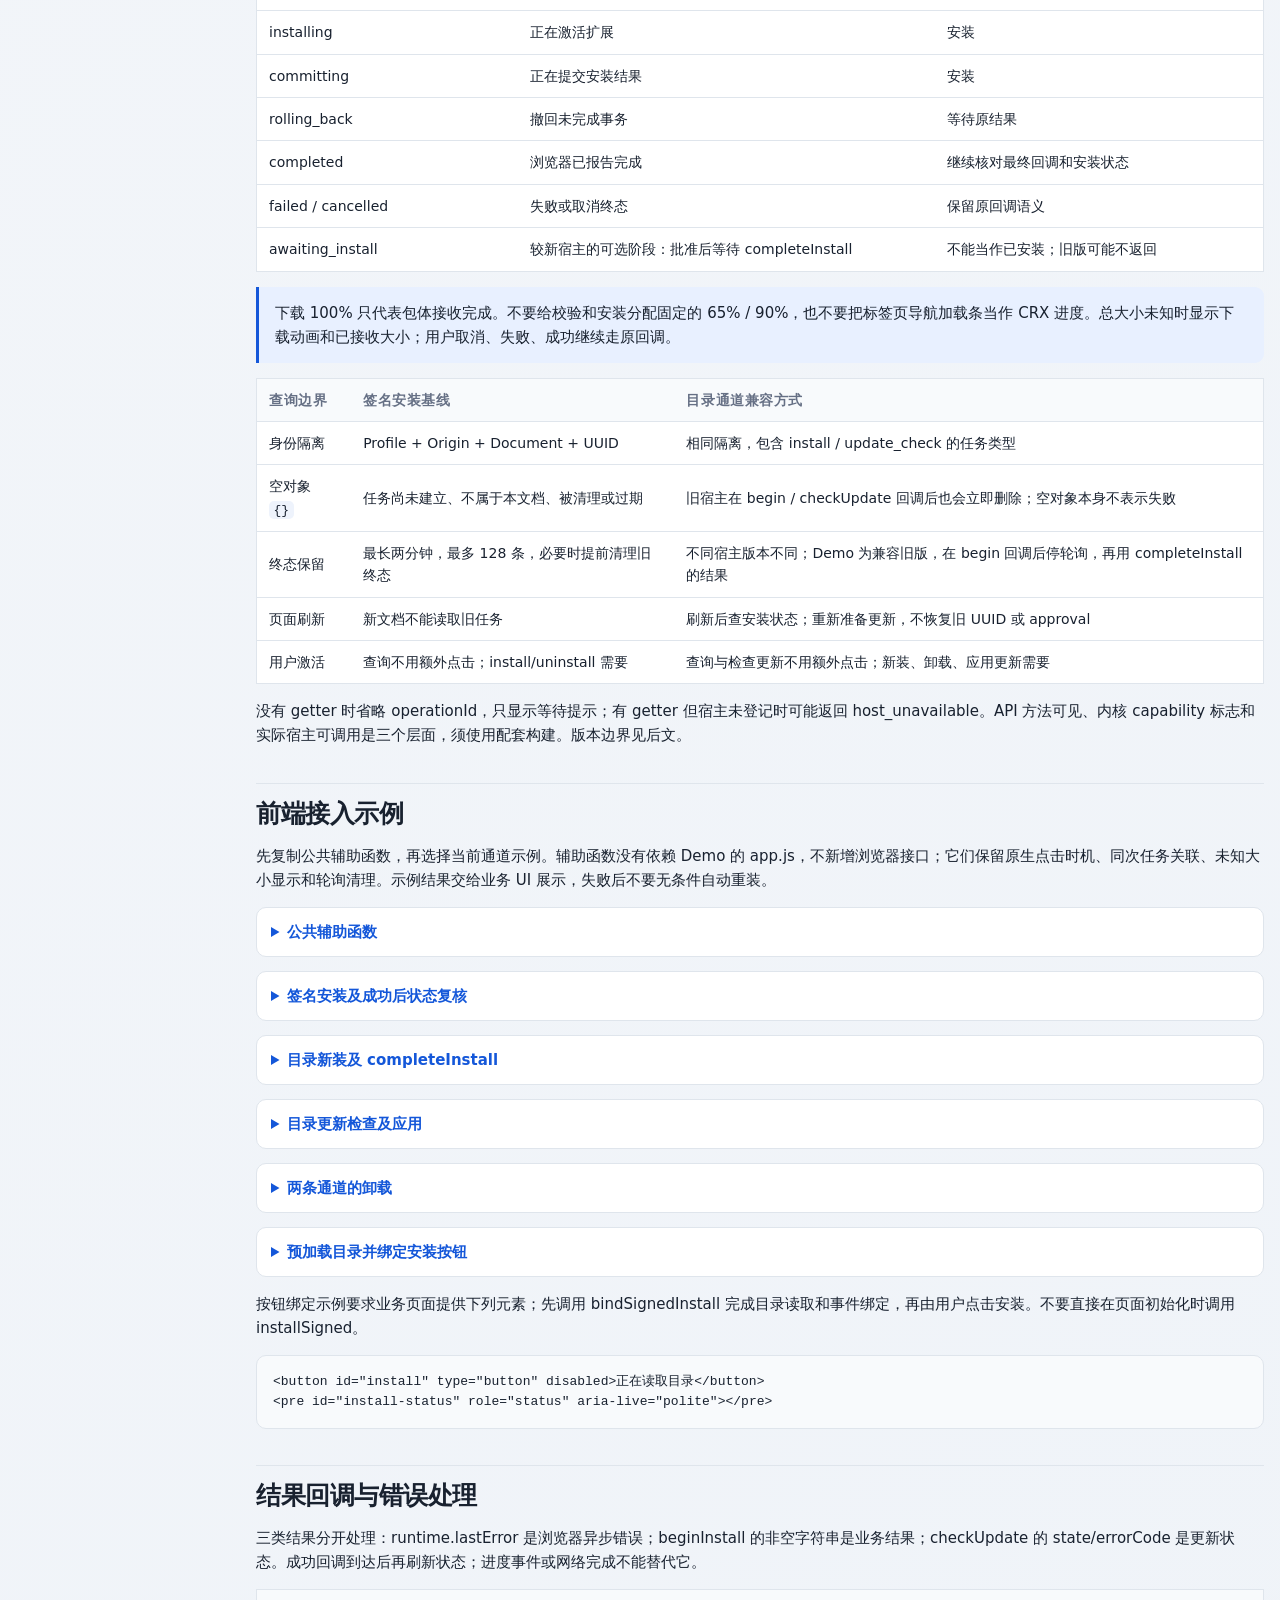
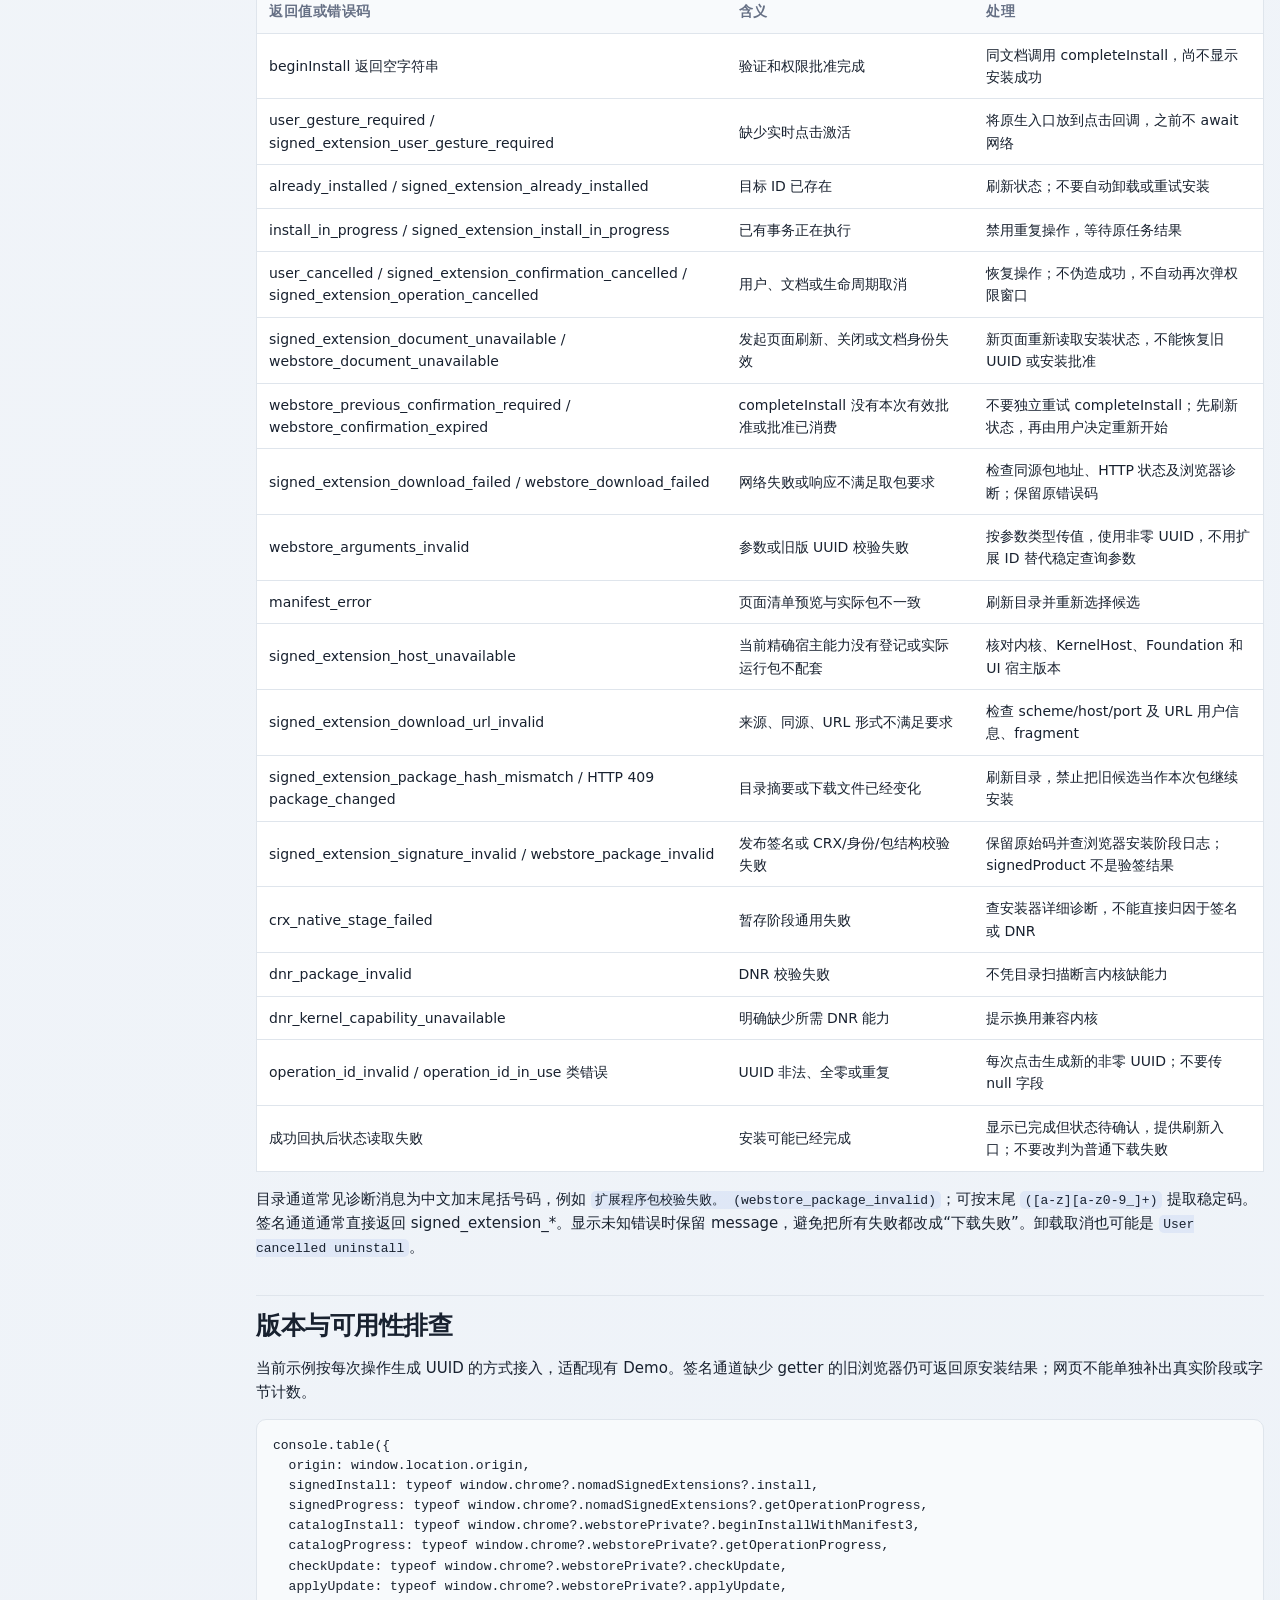
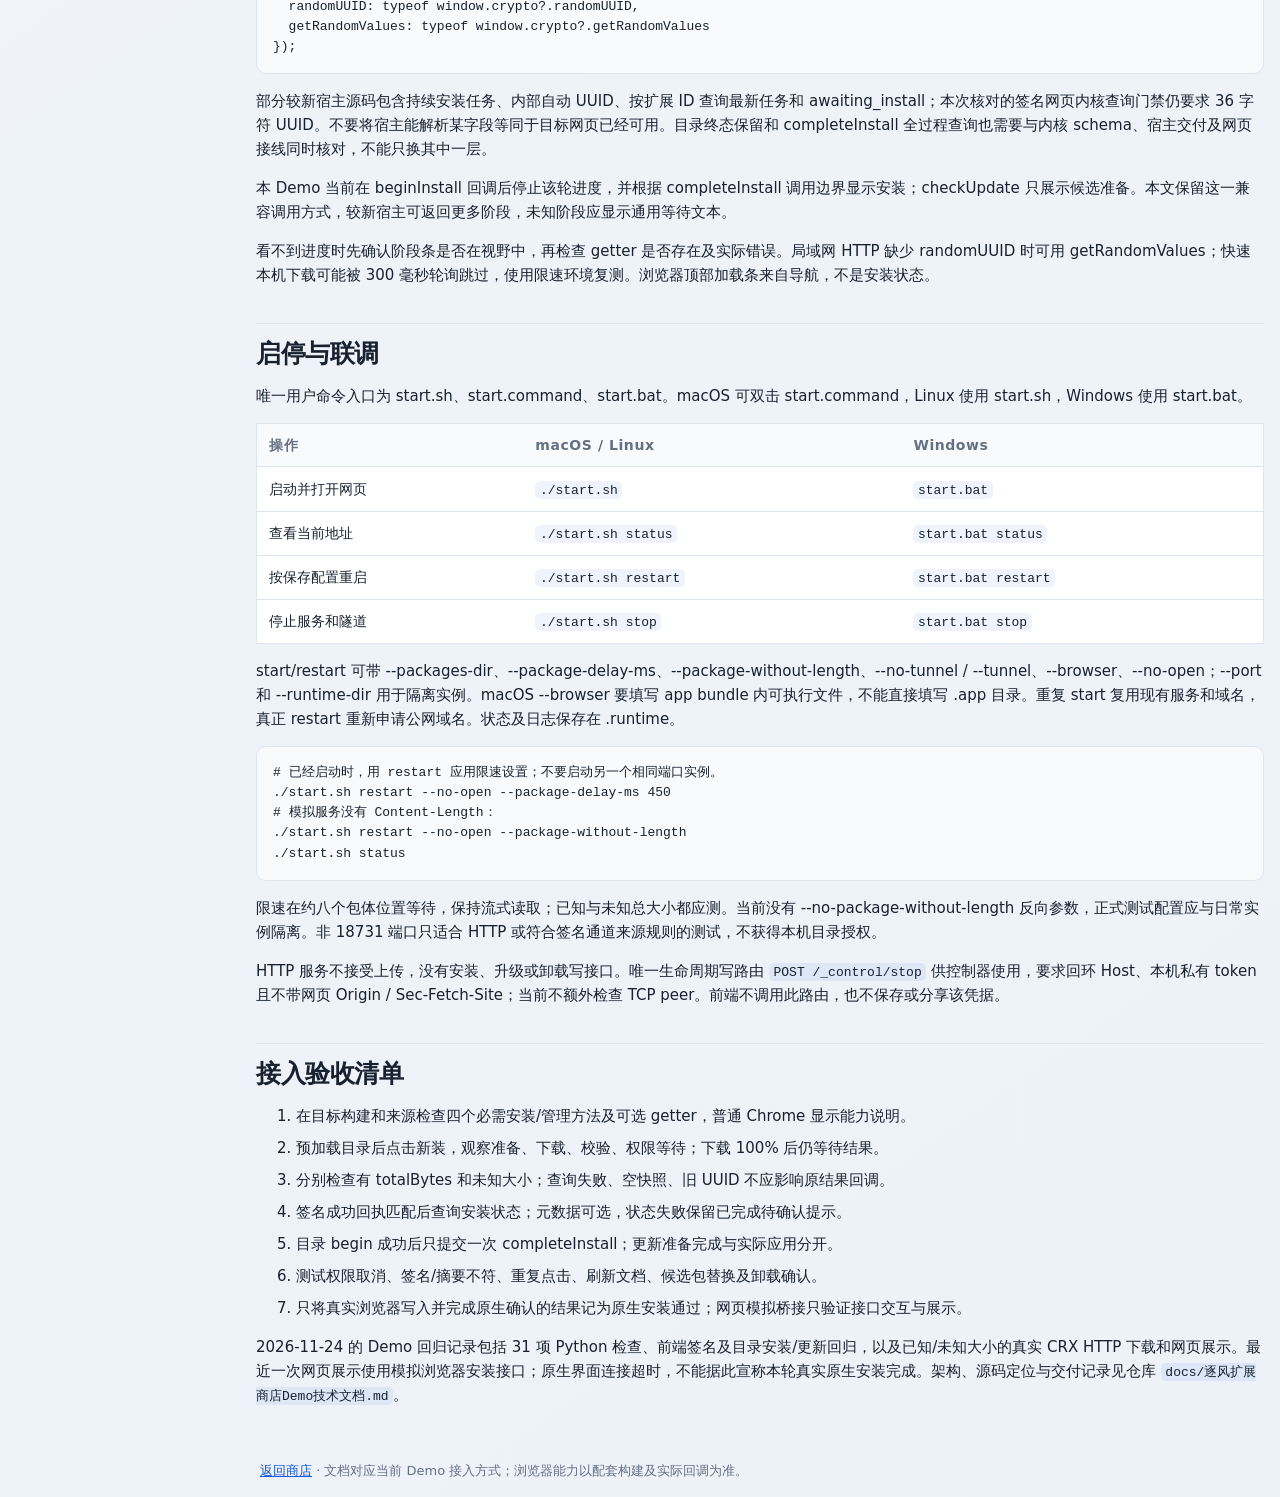
==== commit 014174c9: "签名插件支持升级" ====
--- a/api.html
+++ b/api.html
@@ -22,7 +22,7 @@
 </nav></aside>
 <main class="docs-main">
 <header class="docs-header"><p class="eyebrow">逐风扩展商店 Demo</p><h1>安装与进度接口文档</h1>
-<p class="docs-meta">更新于 2026-11-24 · HTTP 协议与浏览器网页接口</p>
+<p class="docs-meta">更新于 2026-11-26 · HTTP 协议与浏览器网页接口</p>
 <p>网站提供目录和 CRX，浏览器负责下载、验证、权限确认与安装事务。本文给前端提供参数、返回值、错误语义和可复制示例；两条安装通道分别说明。整个 Demo 安装流程不查询 Google 商店。</p>
 <p class="doc-callout">前端最小路径：提前读取目录 → 用户点击调用原生安装 → 独立查询进度 → 由原回调判定结果 → 重新读取安装状态。</p></header>
 <section id="overview" aria-labelledby="overview-heading"><h2 id="overview-heading">选择安装通道</h2>
@@ -33,7 +33,7 @@
 <tr><td>允许的页面</td><td>生产：顶层 HTTPS；Test：额外允许 RFC1918 IPv4 HTTP，任意端口</td><td>配套逐风启动器：HTTP 18731，127.0.0.1 或 RFC1918 IPv4；Production / Test / Development 均适用</td></tr>
 <tr><td>包与信任</td><td>CRX3 加受信 Ed25519 发布签名、MV3、资源和身份验证</td><td>CRX3 作者签名、MV3、ID、manifest 预览、权限与 DNR；MiVPN 另做准入检查</td></tr>
 <tr><td>状态 / 卸载</td><td><code>getStatus</code> / <code>uninstall</code></td><td><code>management.getAll</code> / <code>management.uninstall</code></td></tr>
-<tr><td>进度 / 更新</td><td>同命名空间 getter；无网页 checkUpdate / applyUpdate</td><td>目录 getter；checkUpdate / applyUpdate 可单独检测</td></tr>
+<tr><td>进度 / 更新</td><td>同命名空间 getter；商店已接可选 update，浏览器与内核待实现</td><td>目录 getter；checkUpdate / applyUpdate 可单独检测</td></tr>
 </tbody></table></div><p class="doc-callout">随机公网域名只提供网络访问，不授予 webstorePrivate 权限。目录通道不接受 localhost、IPv6、其他 127/8 地址或其他端口。签名 Test HTTP 也不接受 loopback；普通 Chrome 没有逐风的安装能力。安装、卸载及应用更新需要真实用户点击，iframe、Worker、无痕或失效文档不可用。</p>
 </section>
 
@@ -92,6 +92,7 @@
 <section id="signed-api" aria-labelledby="signed-api-heading"><h2 id="signed-api-heading">发布签名浏览器 API</h2>
 <p>命名空间 <code>chrome.nomadSignedExtensions</code>。install / uninstall 必须直接在点击处理函数中调用，不在它们之前 await 网络请求。callback 内读取 runtime.lastError，回调外该值可能已经被清除。</p><div class="table-wrap"><table><thead><tr><th scope="col">方法</th><th scope="col">参数</th><th scope="col">成功返回 / 语义</th></tr></thead><tbody>
 <tr><td><code>install(details, callback)</code></td><td>InstallDetails，见下表</td><td><code>{extensionId, product, version}</code>；表示整次安装提交完成，不再调用 completeInstall</td></tr>
+<tr><td><code>update(details, callback)</code>（待浏览器实现）</td><td>沿用 InstallDetails；用户点击，同 ID 严格更新到更高版本</td><td>商店已按此合同接入；成功返回 <code>{extensionId, product, version}</code>。当前核对的宿主/内核未提供此方法，缺少时不显示可点击升级按钮</td></tr>
 <tr><td><code>getStatus(extensionId, callback)</code></td><td>32 位扩展 ID</td><td><code>{extensionId, state, product?, version?}</code>；state 为 absent / installed / disabled</td></tr>
 <tr><td><code>uninstall(extensionId, callback)</code></td><td>32 位扩展 ID；用户点击</td><td>无结果值；原生确认通过后移除；取消走 lastError</td></tr>
 <tr><td><code>getOperationProgress(operationId, callback)</code></td><td>每次新建的非零 UUID；同一发起文档</td><td><code>{progress?}</code>；不需要额外点击，详见进度协议</td></tr>
@@ -100,7 +101,32 @@
 <tr><td>packageUrl</td><td>是</td><td>string，绝对 URL，必须与页面的 scheme / host / port 同源；无用户名、密码、fragment</td></tr>
 <tr><td>expectedSha256</td><td>否，Demo 必传</td><td>string，64 位十六进制；锁定本次所选 CRX；不能代替受信发布签名</td></tr>
 <tr><td>operationId</td><td>否</td><td>string，36 字符非零 UUID；每次操作新建，不复用；旧版没有 getter 时省略字段</td></tr>
-</tbody></table></div><p>下载为浏览器宿主拥有的匿名请求，不跟随重定向，不复用站点 Cookie 或凭据；仅接受 HTTP 200，最大 128 MiB。宿主默认连接超时 10 秒、下载超时 90 秒，整个操作还有独立生命周期；网页不要用定时器把尚未结束的安装改判为失败。</p><p>状态中的 product、version 为可选字段，Demo 也容忍空值；刷新时不要求它们等于当前商店包。只有本次 install 的成功回执须与所选 ID、product、version 一致。getStatus 只描述签名安装来源中的安装状态，不报告下载进度，也不证明插件业务功能可用。当前签名状态和卸载按 ID / 安装来源筛选，不能据此推断可跨文档读取进度。</p>
+</tbody></table></div><p>下载为浏览器宿主拥有的匿名请求，不跟随重定向，不复用站点 Cookie 或凭据；当前核对的桌面安装下载器仅接受 HTTP 200，最大 128 MiB。宿主默认连接超时 10 秒、下载超时 90 秒，整个操作还有独立生命周期；网页不要用定时器把尚未结束的安装改判为失败。</p><p>状态中的 product、version 为可选字段，Demo 也容忍空值；刷新时不要求它们等于当前商店包。本次 install / update 的成功回执须与所选 ID、product、version 一致。getStatus 只描述签名安装来源中的安装状态，不报告下载进度，也不证明插件业务功能可用。当前签名状态和卸载按 ID / 安装来源筛选，不能据此推断可跨文档读取进度。</p>
+<h3 id="signed-update-contract">签名插件升级合同：商店已接入，浏览器与内核待实现</h3>
+<p class="doc-callout">本轮只改商店。以下 update 是商店期待浏览器提供的合同，并非当前桌面浏览器已经可用的 API。只有 <code>typeof chrome.nomadSignedExtensions.update === 'function'</code> 且目录版本更高时才显示升级按钮。不会调用 uninstall 再 install，也不会把签名安装记录交给 webstorePrivate 更新。</p>
+<p>用户点击“升级”时同步调用 update，传所选包 ID、同源 URL 与 SHA-256；提供 getter 且可生成 UUID 时同时传新的 operationId。查询结果须标记 <code>operation: 'update'</code>，其余 stage、receivedBytes、totalBytes? 与安装进度合同一致。下载 100% 或 completed 快照都不能代替最终回调。回调成功后核对完整回执，再读取 getStatus；状态读取失败显示“已完成升级，状态待确认”，不重发升级。没有进度 getter 时仍可升级，等待原结果回调。</p>
+<div class="table-wrap"><table><thead><tr><th scope="col">层级</th><th scope="col">配套要求 / 本轮状态</th></tr></thead><tbody>
+<tr><td>商店</td><td>已接能力检测、版本比较、升级按钮、同源与摘要参数、独立操作进度、结果/取消/失败及状态核对；不新增 HTTP 写接口。</td></tr>
+<tr><td>浏览器宿主</td><td>待实现 update 分发、精确能力登记、同 ID 且更高版本的签名包校验与原生确认；绑定真实旧包快照，保留用户数据及停用状态；事务提交后才成功，失败/取消回滚旧包，防止并发、文档失效和旧候选覆盖。</td></tr>
+<tr><td>内核 / KernelHost</td><td>待追加 update schema、网页 feature 与精确成员、宿主能力和超时；执行当前顶层文档/来源/Profile/用户手势校验、同源包地址验证及桥接转发；进度枚举支持 update。不能只注册方法而缺少宿主实现。</td></tr>
+</tbody></table></div>
+<p>宿主必须验证已安装来源与发布者身份连续性或明确的密钥轮换策略，禁止用 product 字符串或网页版本比较代替原生验证。新增权限由浏览器原生确认；签名、资源摘要、CRX 身份、DNR 和平台兼容性检查继续执行。错误通过 update 的原 callback 内 runtime.lastError 返回；商店保留错误码。没有接口、同版、已安装版更新或版本未知时均不触发升级。</p>
+<pre><code id="example-signed-update" data-language="javascript">// 待浏览器提供 update 后可用；必须在真实用户点击中同步调用。
+const api = window.chrome?.nomadSignedExtensions;
+if (typeof api?.update !== 'function') {
+  throw new Error('当前浏览器尚不支持签名插件原地升级');
+}
+const url = new URL('/api/package', location.origin);
+url.searchParams.set('id', item.id);
+url.searchParams.set('sha256', item.sha256);
+api.update({ extensionId: item.id, packageUrl: url.href,
+  expectedSha256: item.sha256 }, result =&gt; {
+  const error = chrome.runtime.lastError;
+  if (error) return showError(error.message); // 含失败与取消；不自动卸载。
+  if (result?.extensionId !== item.id || result.product !== item.signedProduct ||
+      result.version !== item.version) return showError('升级回执与所选插件不一致');
+  refreshStatus(); // 实际 Demo 还会核对 getStatus 后再显示成功。
+});</code></pre>
 </section>
 
 <section id="catalog-api" aria-labelledby="catalog-api-heading"><h2 id="catalog-api-heading">本机目录浏览器 API</h2>
@@ -120,7 +146,7 @@
 <tr><td>unsupported / stale</td><td>来源不支持或安装快照变化；刷新目录和安装状态，再决定是否重新检查</td></tr>
 <tr><td>error / cancelled</td><td>展示 errorCode 或取消结果；恢复按钮，不自动应用</td></tr>
 <tr><td>deferred / applying / updated</td><td>宿主更新状态可能出现；应用成功仍以 applyUpdate=true 与刷新后的状态确认</td></tr>
-</tbody></table></div><p>准备更新验证版本、包大小、SHA-256、DNR 和权限。命中暂存包时可以直接进入校验，未必再出现 downloading。applyUpdate 当前未在 Demo 中接入相同轮询。签名通道没有网页更新接口，Demo 对其新版本提示卸载后重装，不自动卸载。</p>
+</tbody></table></div><p>准备更新验证版本、包大小、SHA-256、DNR 和权限。命中暂存包时可以直接进入校验，未必再出现 downloading。applyUpdate 当前未在 Demo 中接入相同轮询。签名通道的商店升级接入与待实现浏览器合同见上文，不复用目录更新接口。</p>
 </section>
 
 <section id="progress" aria-labelledby="progress-heading"><h2 id="progress-heading">进度字段与生命周期</h2>
@@ -134,7 +160,7 @@
     &quot;totalBytes&quot;: 1048576
   }
 }</code></pre><div class="table-wrap"><table><thead><tr><th scope="col">字段</th><th scope="col">类型</th><th scope="col">说明</th></tr></thead><tbody>
-<tr><td>operationId / operation / extensionId</td><td>string</td><td>必须同时关联本次任务；operation 为 install 或目录 update_check</td></tr>
+<tr><td>operationId / operation / extensionId</td><td>string</td><td>必须同时关联本次任务；现有安装为 install、目录检查为 update_check；待浏览器实现的签名升级须为 update</td></tr>
 <tr><td>stage</td><td>string</td><td>见下表；轮询可能跳过短暂阶段，未知值显示通用处理中</td></tr>
 <tr><td>receivedBytes</td><td>number</td><td>宿主实际接收的 CRX 包体字节；仅 downloading 计算百分比</td></tr>
 <tr><td>totalBytes</td><td>可选 number</td><td>总大小未知时省略；0 或无效值也按未知处理，不伪造总大小</td></tr>
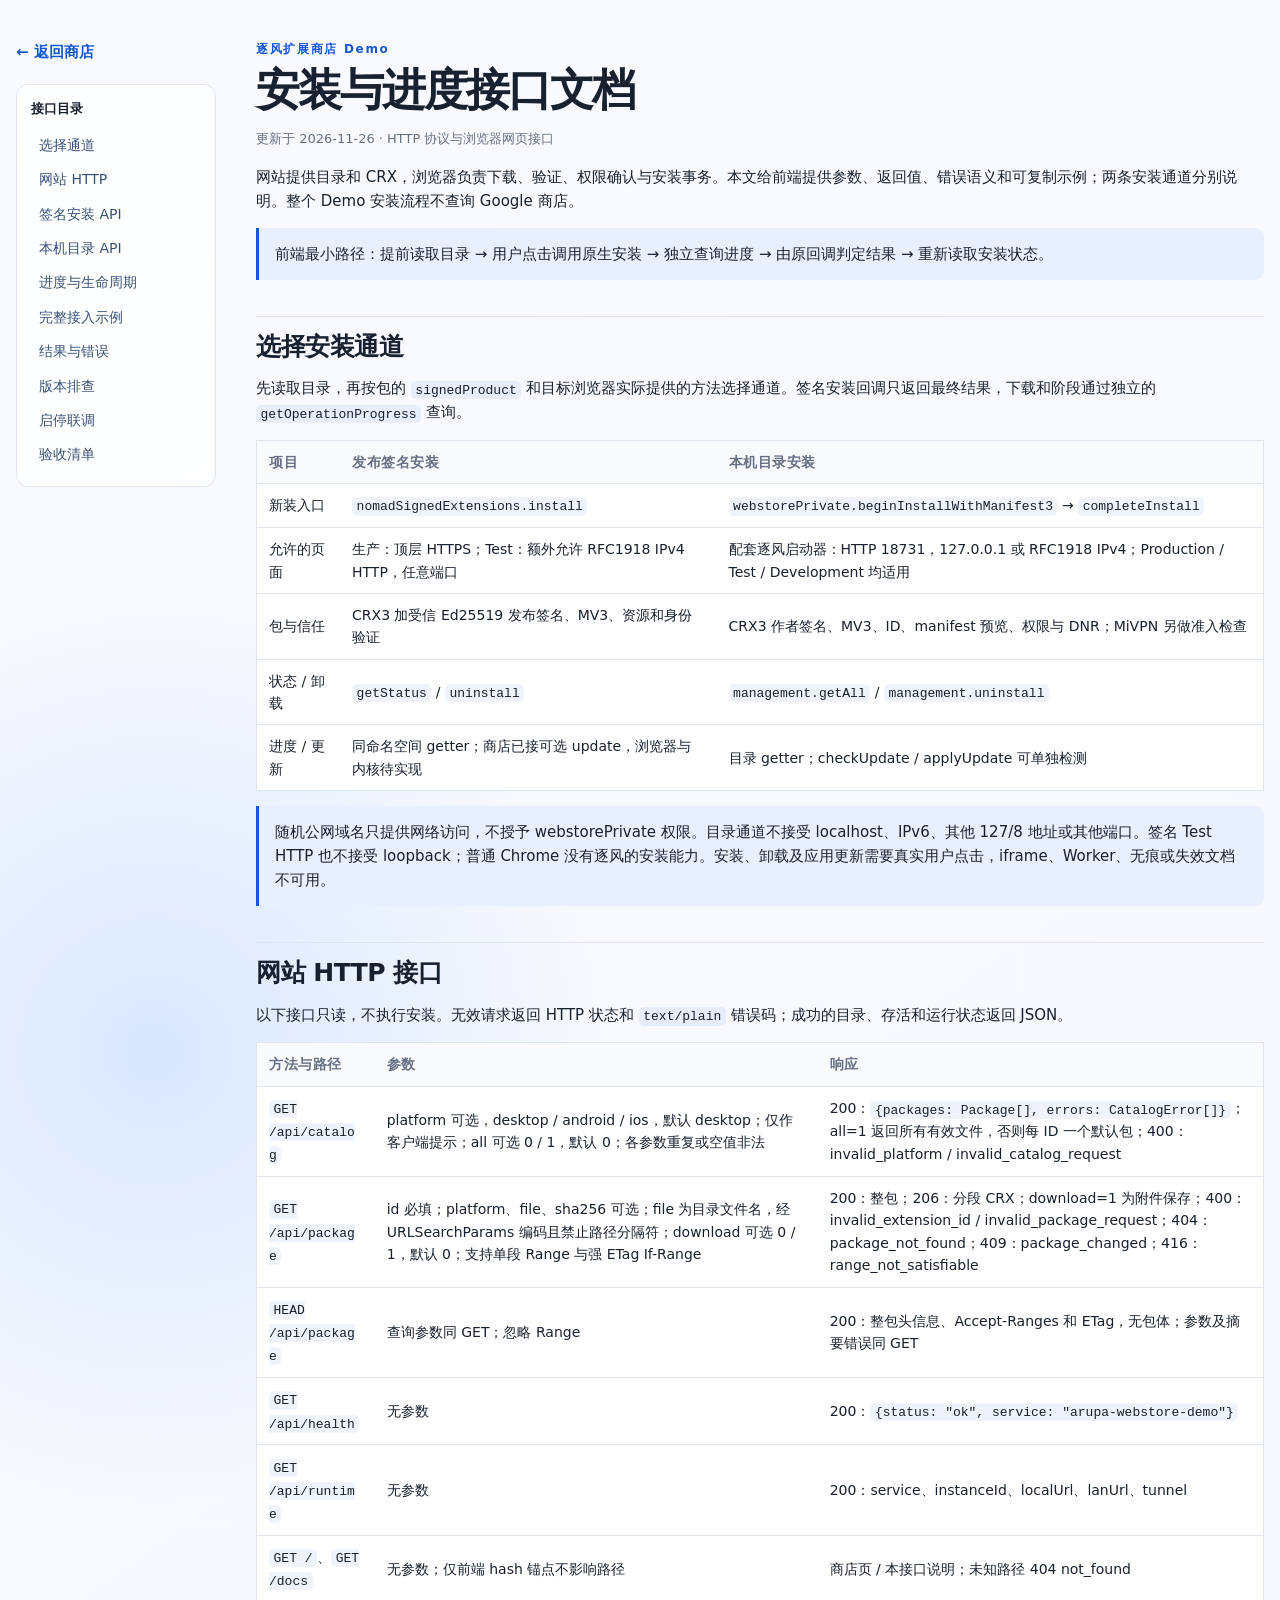
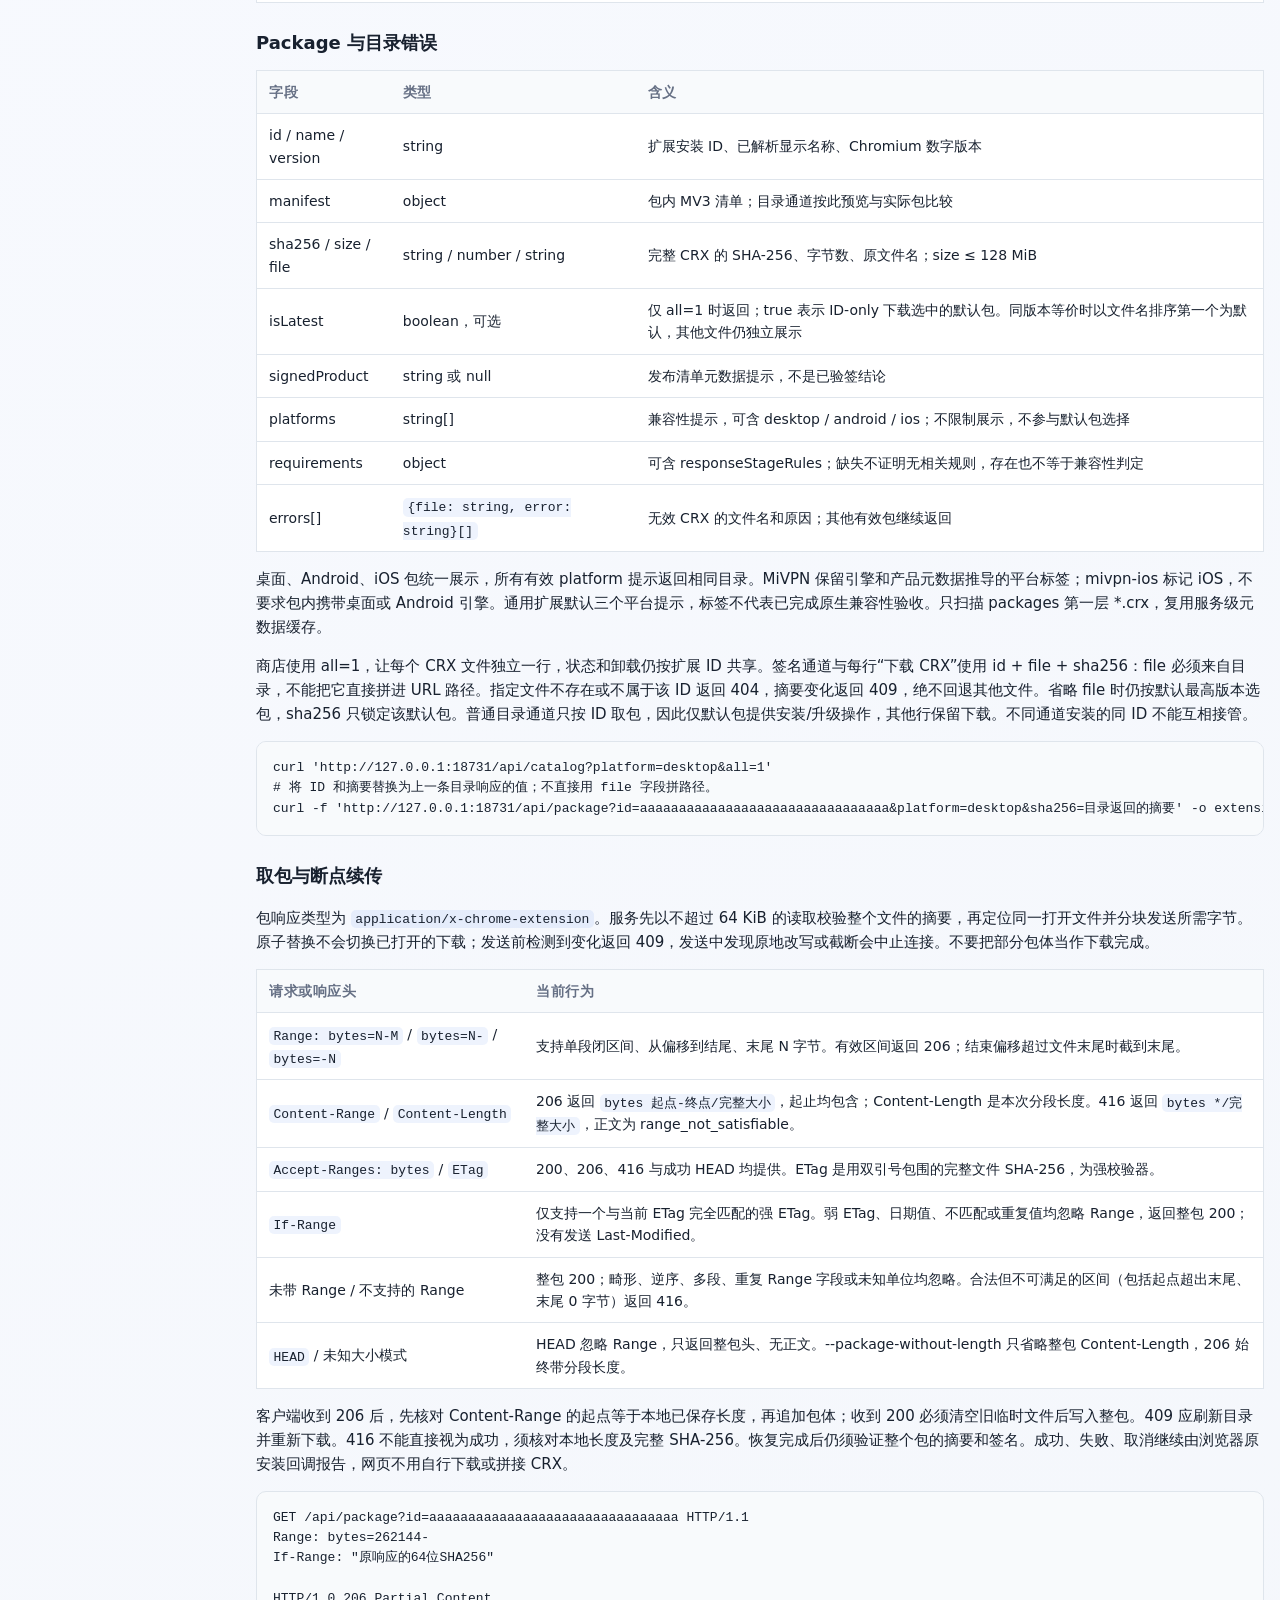
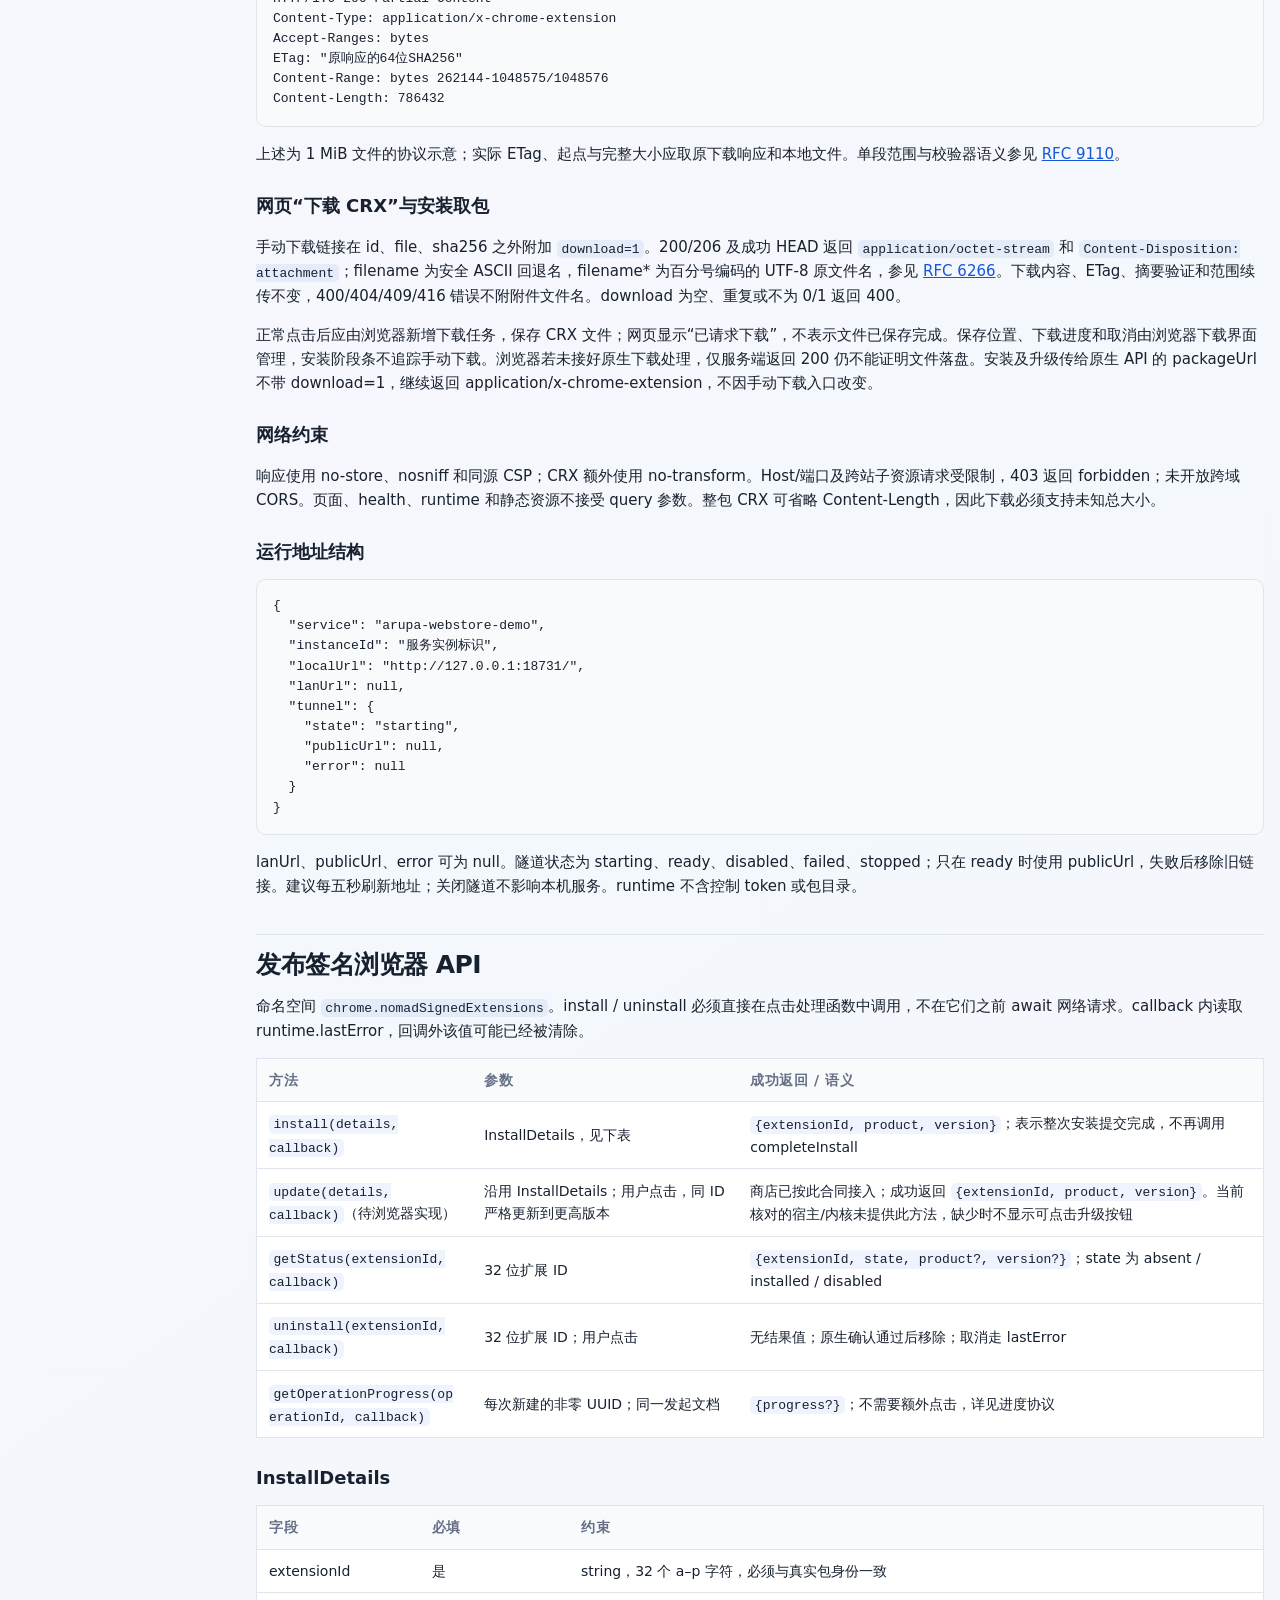
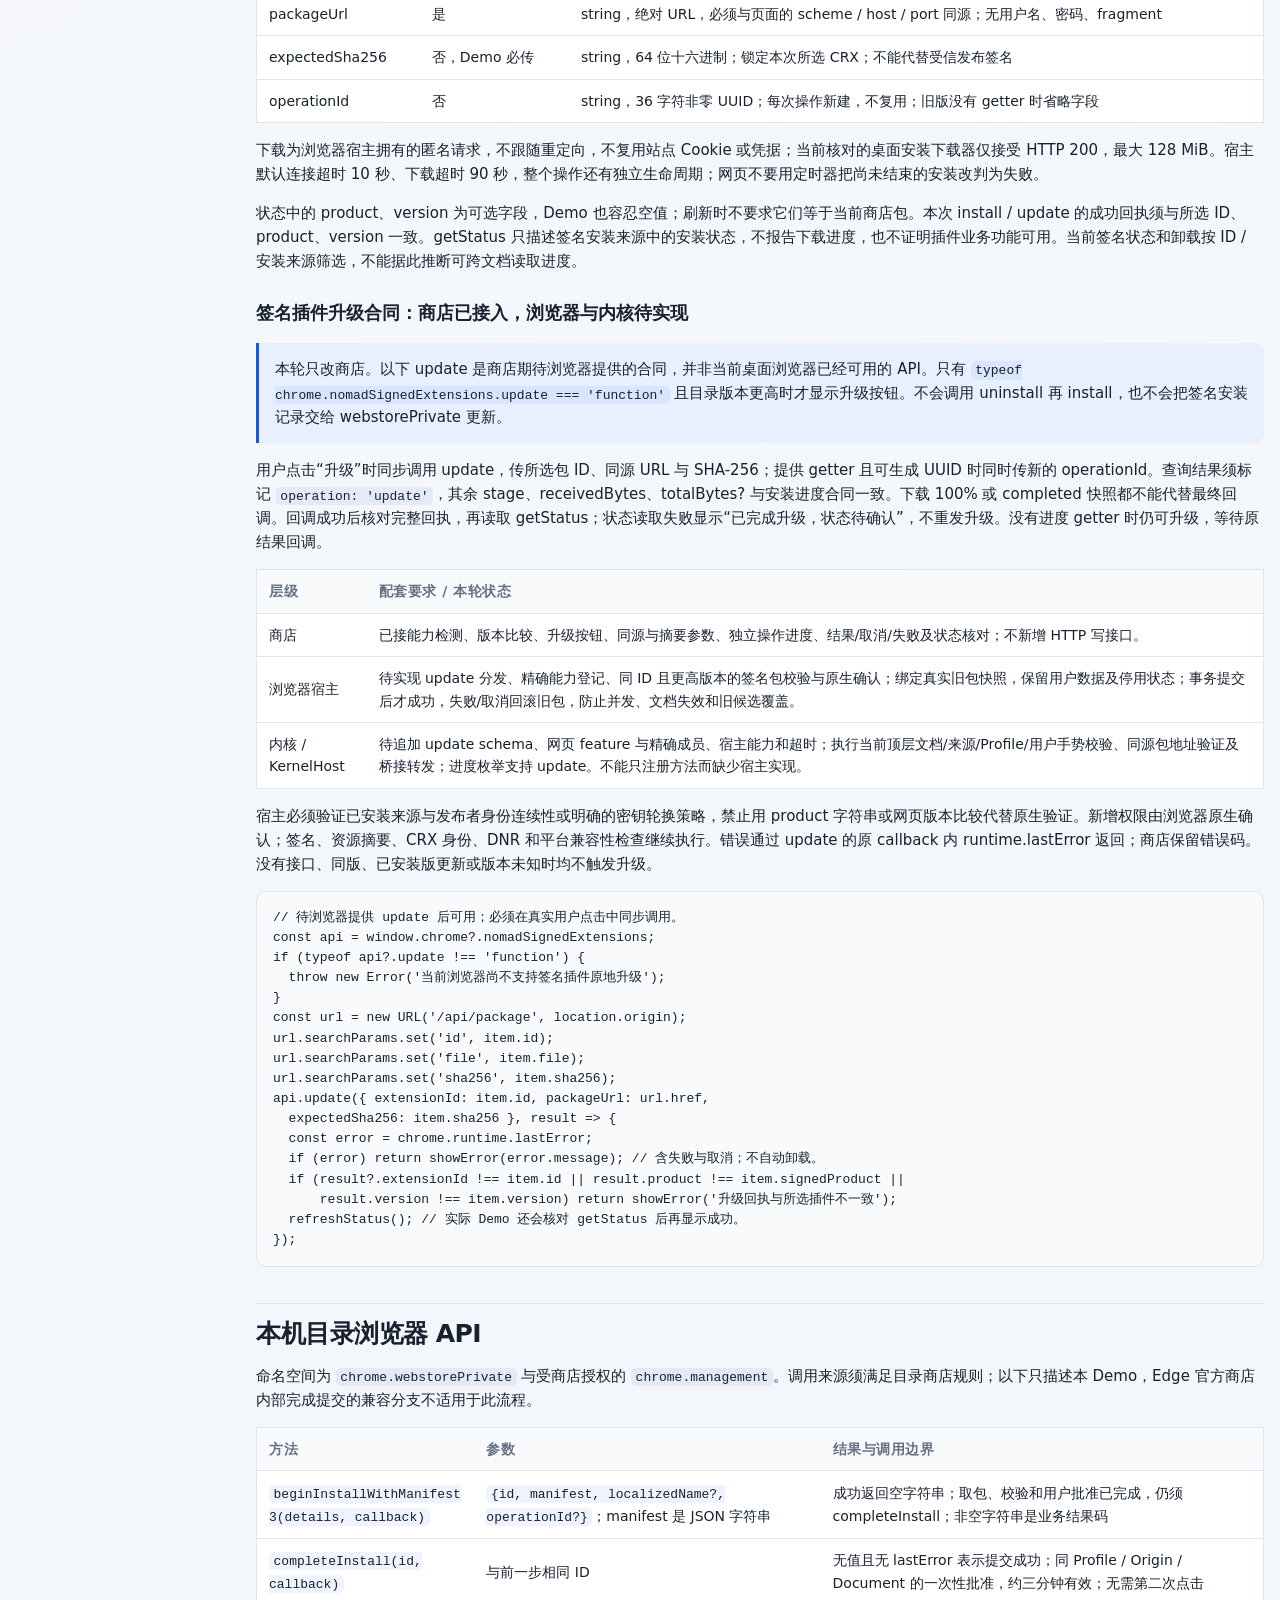
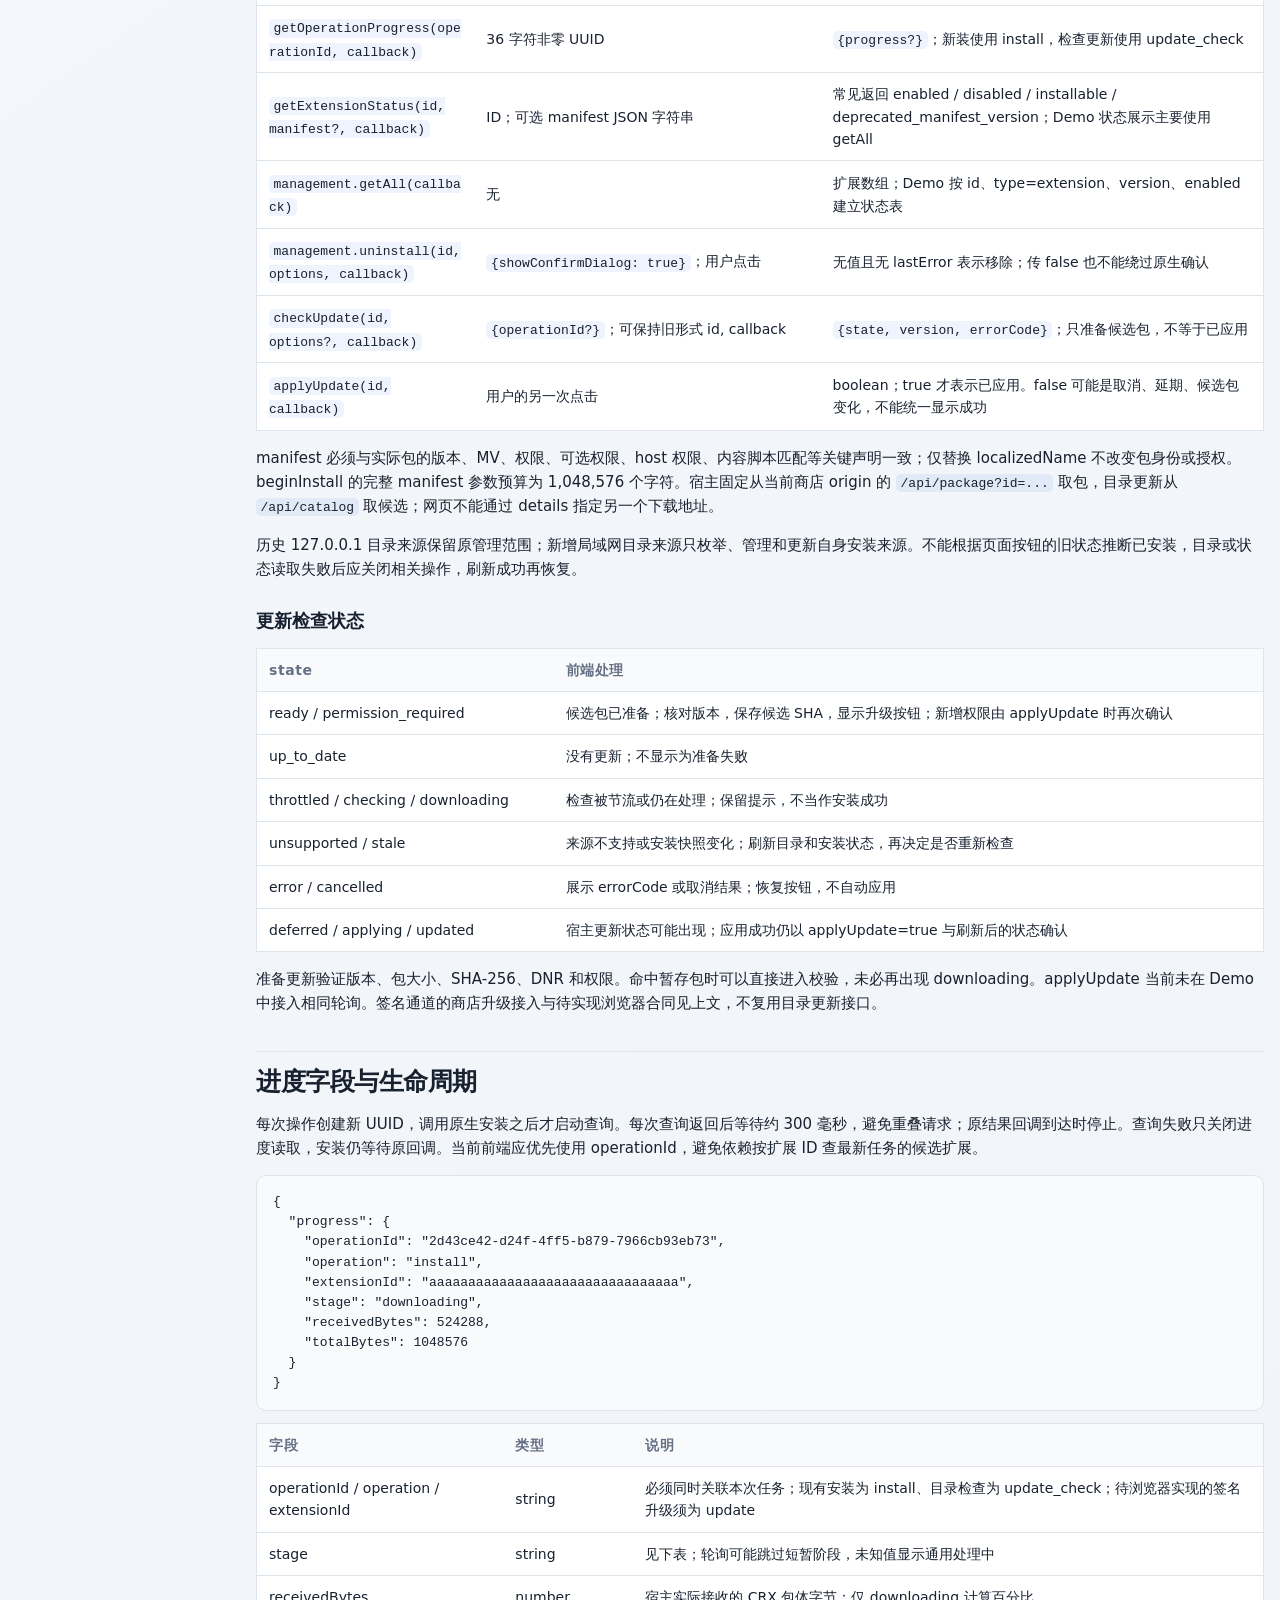
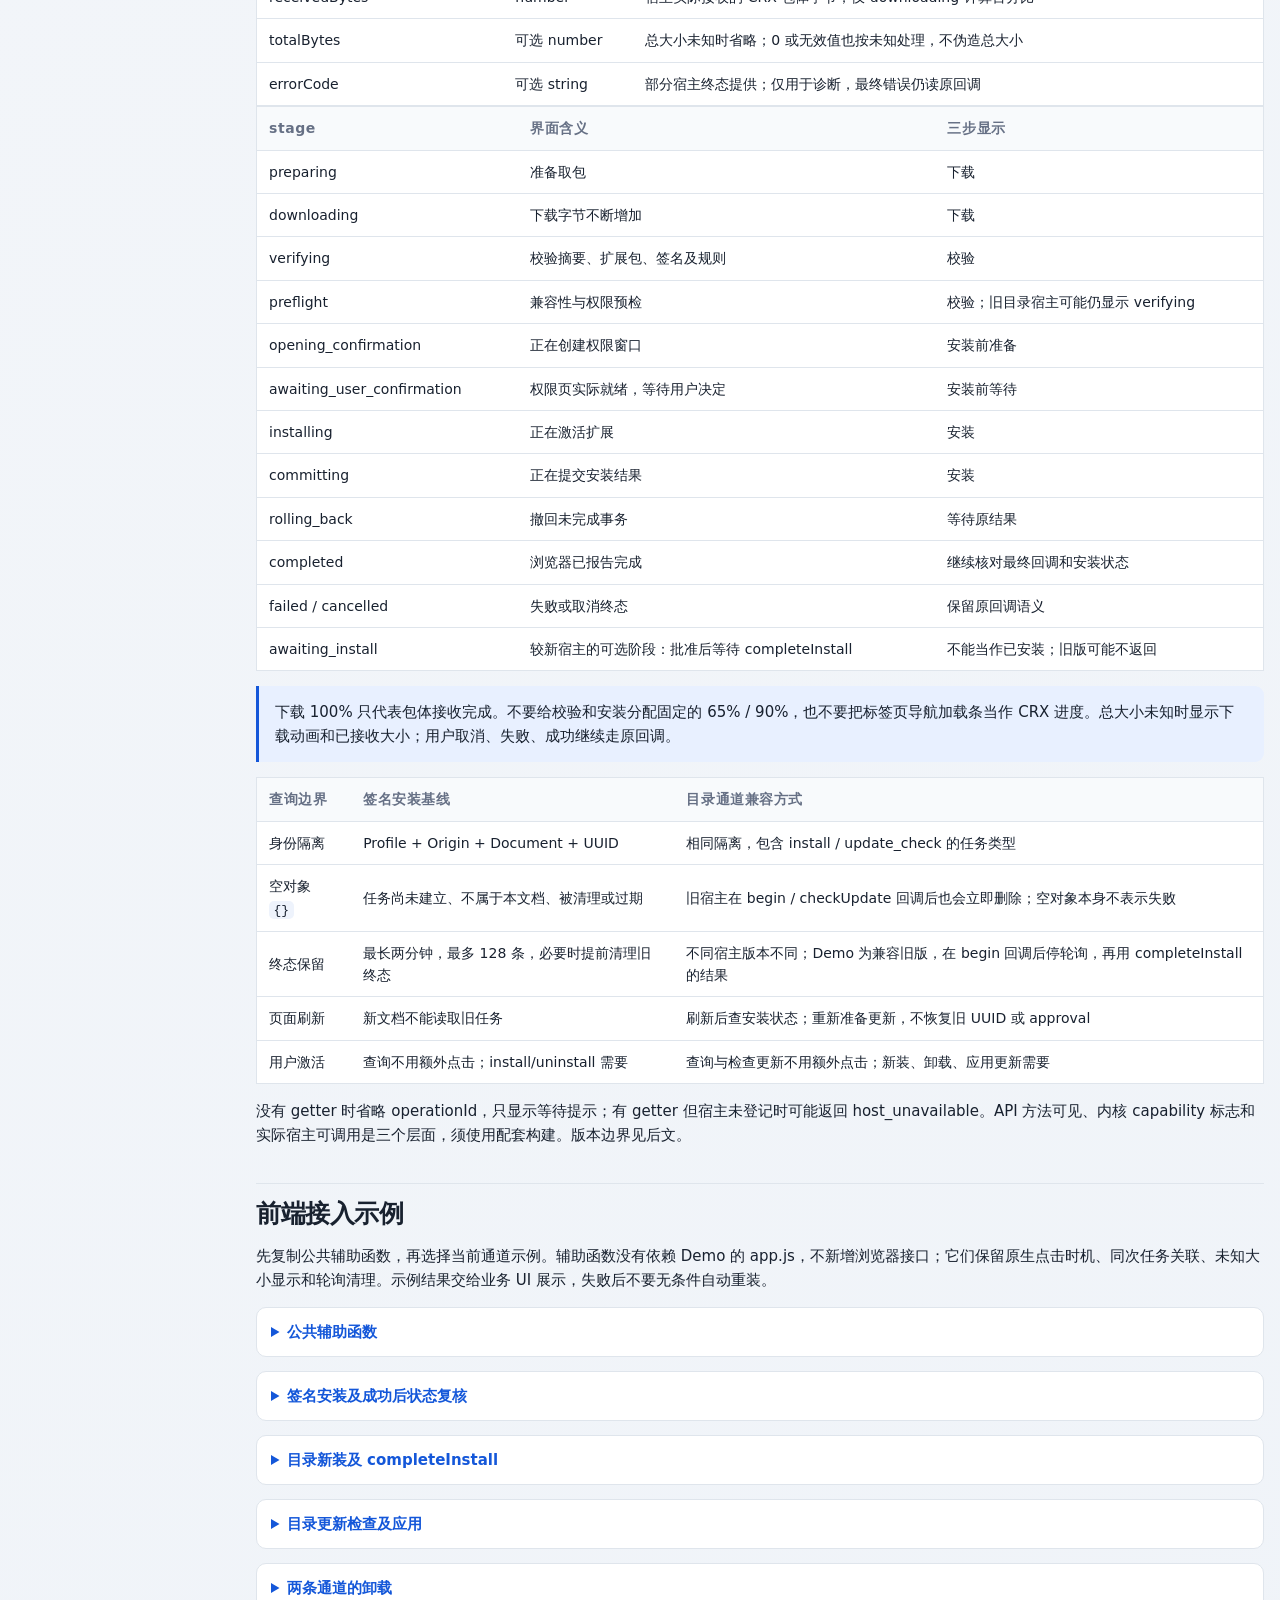
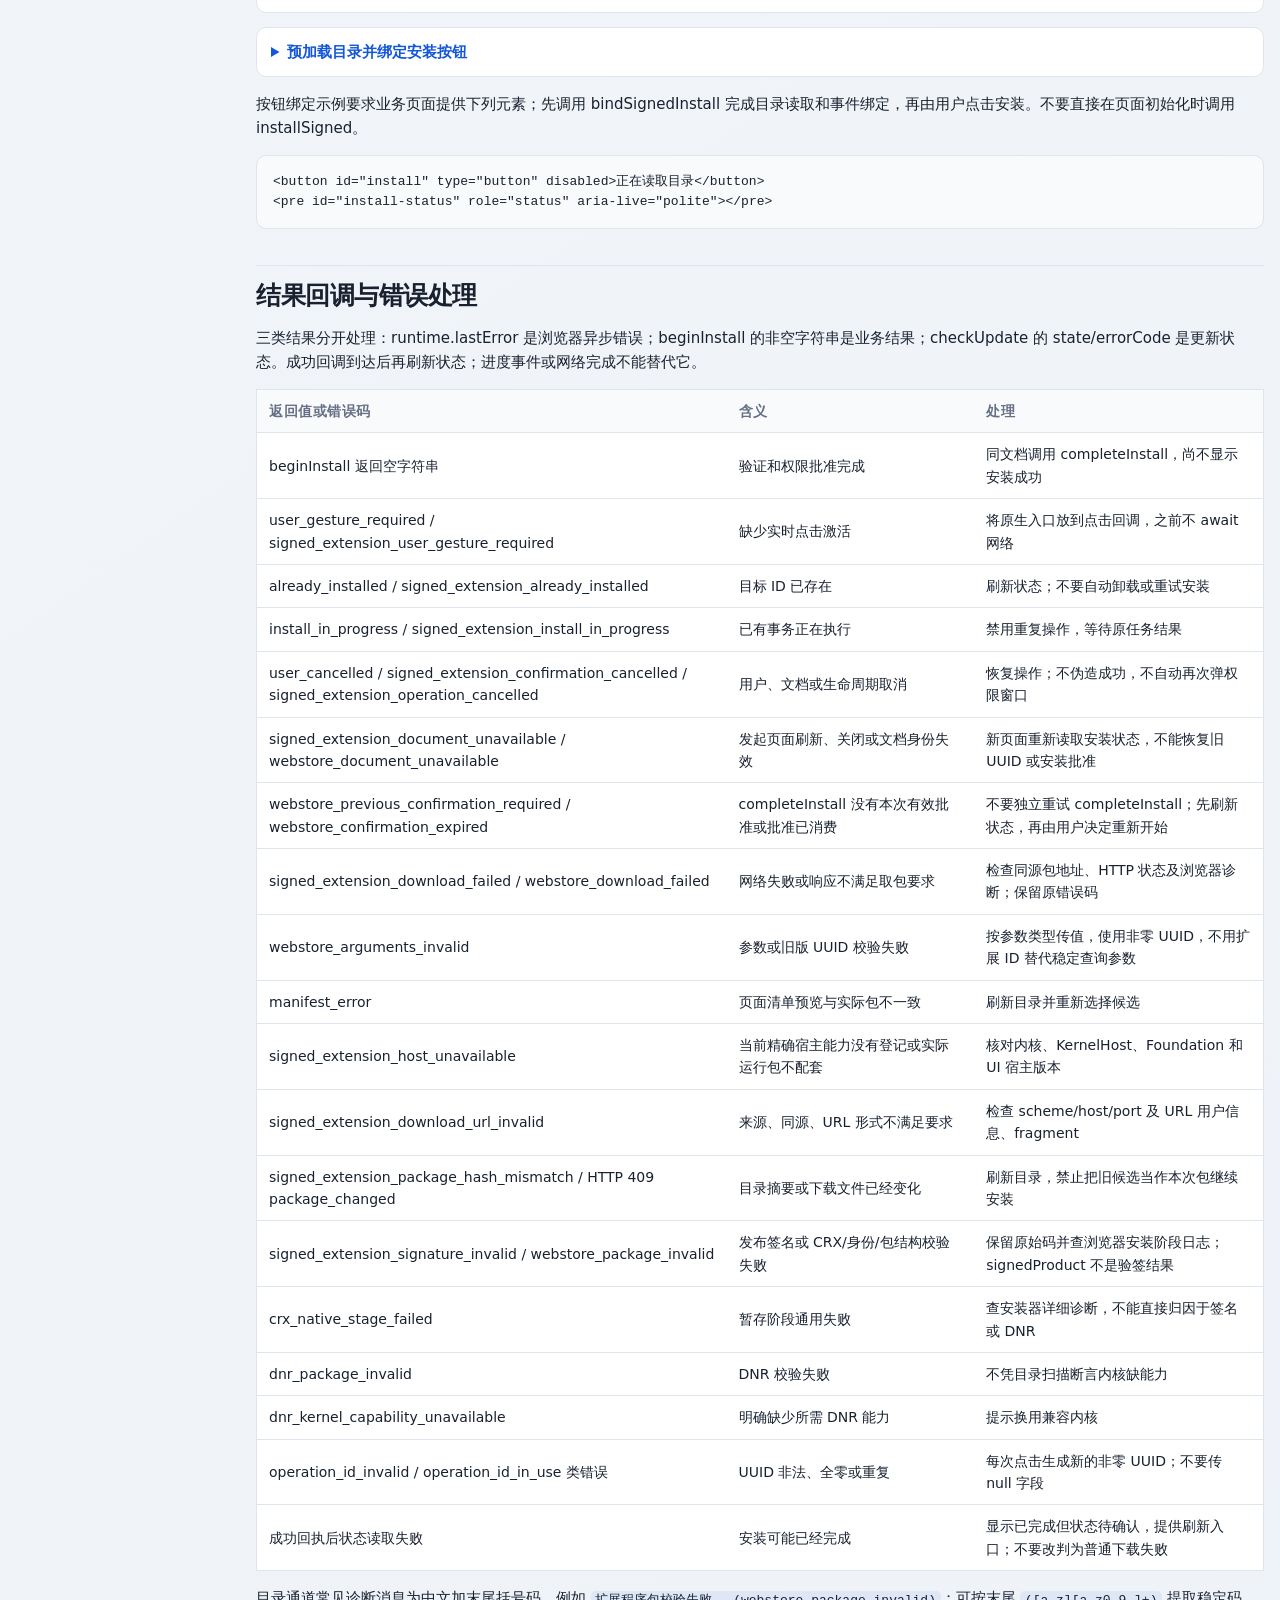
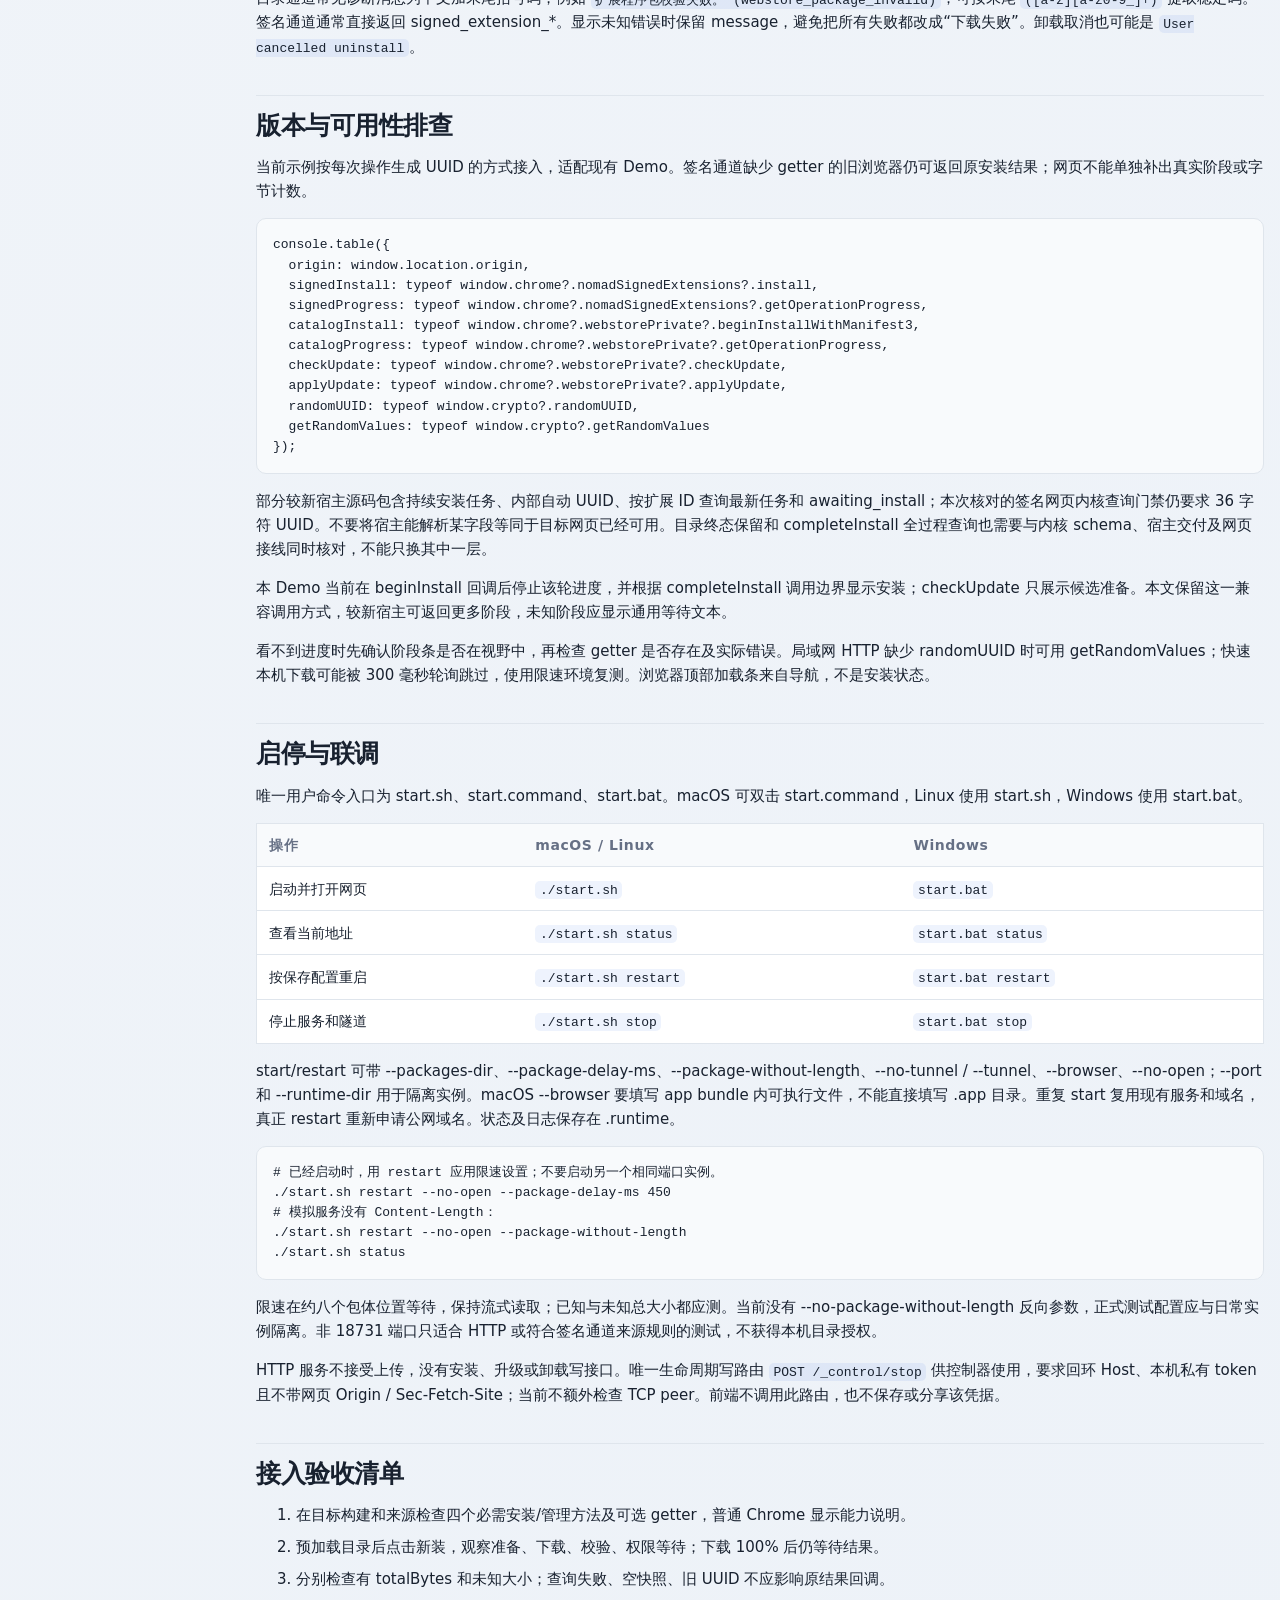
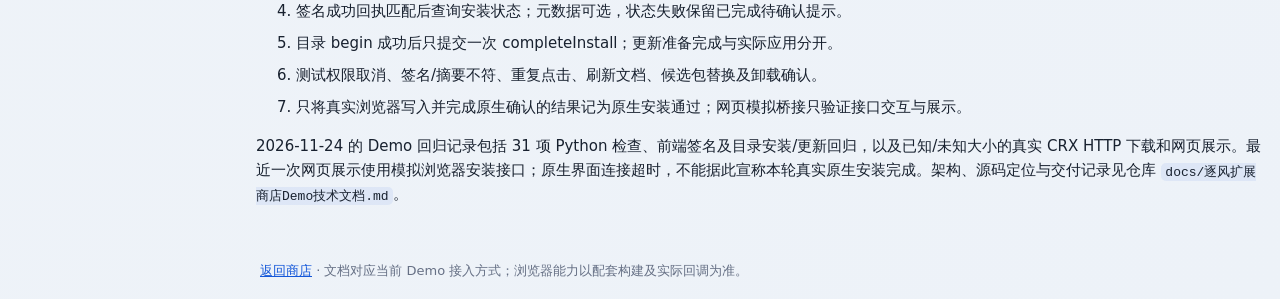
==== commit 42d6cfcb: "同一ID的插件都显示，方便测试升级" ====
--- a/api.html
+++ b/api.html
@@ -39,8 +39,8 @@
 
 <section id="http-api" aria-labelledby="http-api-heading"><h2 id="http-api-heading">网站 HTTP 接口</h2>
 <p>以下接口只读，不执行安装。无效请求返回 HTTP 状态和 <code>text/plain</code> 错误码；成功的目录、存活和运行状态返回 JSON。</p><div class="table-wrap"><table><thead><tr><th scope="col">方法与路径</th><th scope="col">参数</th><th scope="col">响应</th></tr></thead><tbody>
-<tr><td><code>GET /api/catalog</code></td><td>platform 可选，desktop / android / ios，默认 desktop；仅作客户端提示，不过滤目录；重复或空值非法</td><td>200：<code>{packages: Package[], errors: CatalogError[]}</code>；400：invalid_platform</td></tr>
-<tr><td><code>GET /api/package</code></td><td>id 必填，32 位 a–p；platform 可选，desktop / android / ios，默认 desktop；不限制取包；sha256 可选，64 位小写十六进制；支持单段 Range 与强 ETag If-Range</td><td>200：整包；206：分段 CRX；400：invalid_extension_id / invalid_package_request；404：package_not_found；409：package_changed；416：range_not_satisfiable</td></tr>
+<tr><td><code>GET /api/catalog</code></td><td>platform 可选，desktop / android / ios，默认 desktop；仅作客户端提示；all 可选 0 / 1，默认 0；各参数重复或空值非法</td><td>200：<code>{packages: Package[], errors: CatalogError[]}</code>；all=1 返回所有有效文件，否则每 ID 一个默认包；400：invalid_platform / invalid_catalog_request</td></tr>
+<tr><td><code>GET /api/package</code></td><td>id 必填；platform、file、sha256 可选；file 为目录文件名，经 URLSearchParams 编码且禁止路径分隔符；download 可选 0 / 1，默认 0；支持单段 Range 与强 ETag If-Range</td><td>200：整包；206：分段 CRX；download=1 为附件保存；400：invalid_extension_id / invalid_package_request；404：package_not_found；409：package_changed；416：range_not_satisfiable</td></tr>
 <tr><td><code>HEAD /api/package</code></td><td>查询参数同 GET；忽略 Range</td><td>200：整包头信息、Accept-Ranges 和 ETag，无包体；参数及摘要错误同 GET</td></tr>
 <tr><td><code>GET /api/health</code></td><td>无参数</td><td>200：<code>{status: "ok", service: "arupa-webstore-demo"}</code></td></tr>
 <tr><td><code>GET /api/runtime</code></td><td>无参数</td><td>200：service、instanceId、localUrl、lanUrl、tunnel</td></tr>
@@ -49,11 +49,12 @@
 <tr><td>id / name / version</td><td>string</td><td>扩展安装 ID、已解析显示名称、Chromium 数字版本</td></tr>
 <tr><td>manifest</td><td>object</td><td>包内 MV3 清单；目录通道按此预览与实际包比较</td></tr>
 <tr><td>sha256 / size / file</td><td>string / number / string</td><td>完整 CRX 的 SHA-256、字节数、原文件名；size ≤ 128 MiB</td></tr>
+<tr><td>isLatest</td><td>boolean，可选</td><td>仅 all=1 时返回；true 表示 ID-only 下载选中的默认包。同版本等价时以文件名排序第一个为默认，其他文件仍独立展示</td></tr>
 <tr><td>signedProduct</td><td>string 或 null</td><td>发布清单元数据提示，不是已验签结论</td></tr>
-<tr><td>platforms</td><td>string[]</td><td>兼容性提示，可含 desktop / android / ios；不限制展示或安装入口，同 ID 仍选全局最高版本</td></tr>
+<tr><td>platforms</td><td>string[]</td><td>兼容性提示，可含 desktop / android / ios；不限制展示，不参与默认包选择</td></tr>
 <tr><td>requirements</td><td>object</td><td>可含 responseStageRules；缺失不证明无相关规则，存在也不等于兼容性判定</td></tr>
 <tr><td>errors[]</td><td><code>{file: string, error: string}[]</code></td><td>无效 CRX 的文件名和原因；其他有效包继续返回</td></tr>
-</tbody></table></div><p>桌面、Android、iOS 包统一展示，所有有效 platform 提示返回相同目录。MiVPN 保留引擎和产品元数据推导的平台标签；mivpn-ios 标记 iOS，不要求包内携带桌面或 Android 引擎。通用扩展默认三个平台提示，标签不代表已完成原生兼容性验收。只扫描 packages 第一层 *.crx；服务级缓存、同 ID 最高版本选择和 SHA-256 锁定继续有效。当前浏览器是否提供安装接口及能否通过原生验证，决定实际安装结果。</p><pre><code id="example-http" data-language="shell">curl &#x27;http://127.0.0.1:18731/api/catalog?platform=desktop&#x27;
+</tbody></table></div><p>桌面、Android、iOS 包统一展示，所有有效 platform 提示返回相同目录。MiVPN 保留引擎和产品元数据推导的平台标签；mivpn-ios 标记 iOS，不要求包内携带桌面或 Android 引擎。通用扩展默认三个平台提示，标签不代表已完成原生兼容性验收。只扫描 packages 第一层 *.crx，复用服务级元数据缓存。</p><p>商店使用 all=1，让每个 CRX 文件独立一行，状态和卸载仍按扩展 ID 共享。签名通道与每行“下载 CRX”使用 id + file + sha256：file 必须来自目录，不能把它直接拼进 URL 路径。指定文件不存在或不属于该 ID 返回 404，摘要变化返回 409，绝不回退其他文件。省略 file 时仍按默认最高版本选包，sha256 只锁定该默认包。普通目录通道只按 ID 取包，因此仅默认包提供安装/升级操作，其他行保留下载。不同通道安装的同 ID 不能互相接管。</p><pre><code id="example-http" data-language="shell">curl &#x27;http://127.0.0.1:18731/api/catalog?platform=desktop&amp;all=1&#x27;
 # 将 ID 和摘要替换为上一条目录响应的值；不直接用 file 字段拼路径。
 curl -f &#x27;http://127.0.0.1:18731/api/package?id=aaaaaaaaaaaaaaaaaaaaaaaaaaaaaaaa&amp;platform=desktop&amp;sha256=目录返回的摘要&#x27; -o extension.crx</code></pre><h3>取包与断点续传</h3><p>包响应类型为 <code>application/x-chrome-extension</code>。服务先以不超过 64 KiB 的读取校验整个文件的摘要，再定位同一打开文件并分块发送所需字节。原子替换不会切换已打开的下载；发送前检测到变化返回 409，发送中发现原地改写或截断会中止连接。不要把部分包体当作下载完成。</p>
 <div class="table-wrap"><table><thead><tr><th scope="col">请求或响应头</th><th scope="col">当前行为</th></tr></thead><tbody>
@@ -76,6 +77,9 @@
 Content-Range: bytes 262144-1048575/1048576
 Content-Length: 786432</code></pre>
 <p>上述为 1 MiB 文件的协议示意；实际 ETag、起点与完整大小应取原下载响应和本地文件。单段范围与校验器语义参见 <a href="https://www.rfc-editor.org/rfc/rfc9110.html#name-range">RFC 9110</a>。</p>
+<h3>网页“下载 CRX”与安装取包</h3>
+<p>手动下载链接在 id、file、sha256 之外附加 <code>download=1</code>。200/206 及成功 HEAD 返回 <code>application/octet-stream</code> 和 <code>Content-Disposition: attachment</code>；filename 为安全 ASCII 回退名，filename* 为百分号编码的 UTF-8 原文件名，参见 <a href="https://www.rfc-editor.org/rfc/rfc6266.html#section-4.3">RFC 6266</a>。下载内容、ETag、摘要验证和范围续传不变，400/404/409/416 错误不附附件文件名。download 为空、重复或不为 0/1 返回 400。</p>
+<p>正常点击后应由浏览器新增下载任务，保存 CRX 文件；网页显示“已请求下载”，不表示文件已保存完成。保存位置、下载进度和取消由浏览器下载界面管理，安装阶段条不追踪手动下载。浏览器若未接好原生下载处理，仅服务端返回 200 仍不能证明文件落盘。安装及升级传给原生 API 的 packageUrl 不带 download=1，继续返回 application/x-chrome-extension，不因手动下载入口改变。</p>
 <h3>网络约束</h3><p>响应使用 no-store、nosniff 和同源 CSP；CRX 额外使用 no-transform。Host/端口及跨站子资源请求受限制，403 返回 forbidden；未开放跨域 CORS。页面、health、runtime 和静态资源不接受 query 参数。整包 CRX 可省略 Content-Length，因此下载必须支持未知总大小。</p><h3>运行地址结构</h3><pre><code id="example-runtime" data-language="json">{
   &quot;service&quot;: &quot;arupa-webstore-demo&quot;,
   &quot;instanceId&quot;: &quot;服务实例标识&quot;,
@@ -118,6 +122,7 @@
 }
 const url = new URL('/api/package', location.origin);
 url.searchParams.set('id', item.id);
+url.searchParams.set('file', item.file);
 url.searchParams.set('sha256', item.sha256);
 api.update({ extensionId: item.id, packageUrl: url.href,
   expectedSha256: item.sha256 }, result =&gt; {
@@ -298,6 +303,7 @@
   const operationId = typeof api.getOperationProgress === &#x27;function&#x27; ? newOperationId() : null;
   const url = new URL(&#x27;/api/package&#x27;, window.location.origin);
   url.searchParams.set(&#x27;id&#x27;, item.id);
+  url.searchParams.set(&#x27;file&#x27;, item.file);
   url.searchParams.set(&#x27;platform&#x27;, currentClientPlatform());
   url.searchParams.set(&#x27;sha256&#x27;, item.sha256);
 
--- a/style.css
+++ b/style.css
@@ -56,6 +56,7 @@
 
 .intro { max-width: 680px; margin: 16px 0 0; color: var(--muted); font-size: 17px; }
 .catalog-note { max-width: 680px; margin: 10px 0 0; color: var(--muted); font-size: 13px; }
+.panel > .catalog-note { max-width: none; margin: 0 26px 16px; }
 
 .panel {
   overflow: hidden;
@@ -184,6 +185,7 @@
   .toolbar { align-items: flex-start; }
   th, td { padding: 12px 16px; }
   .status { margin-right: 16px; margin-left: 16px; }
+  .panel > .catalog-note { margin-right: 16px; margin-left: 16px; }
   .install-progress { margin-right: 16px; margin-left: 16px; padding: 12px; }
   .install-steps { gap: 5px; }
   .install-steps li { gap: 6px; font-size: 14px; }
@@ -193,3 +195,4 @@
 @media (prefers-reduced-motion: reduce) {
   button, .secondary-action { transition: none; }
 }
+.package-download { display: inline-block; margin: 6px 0 6px 12px; }
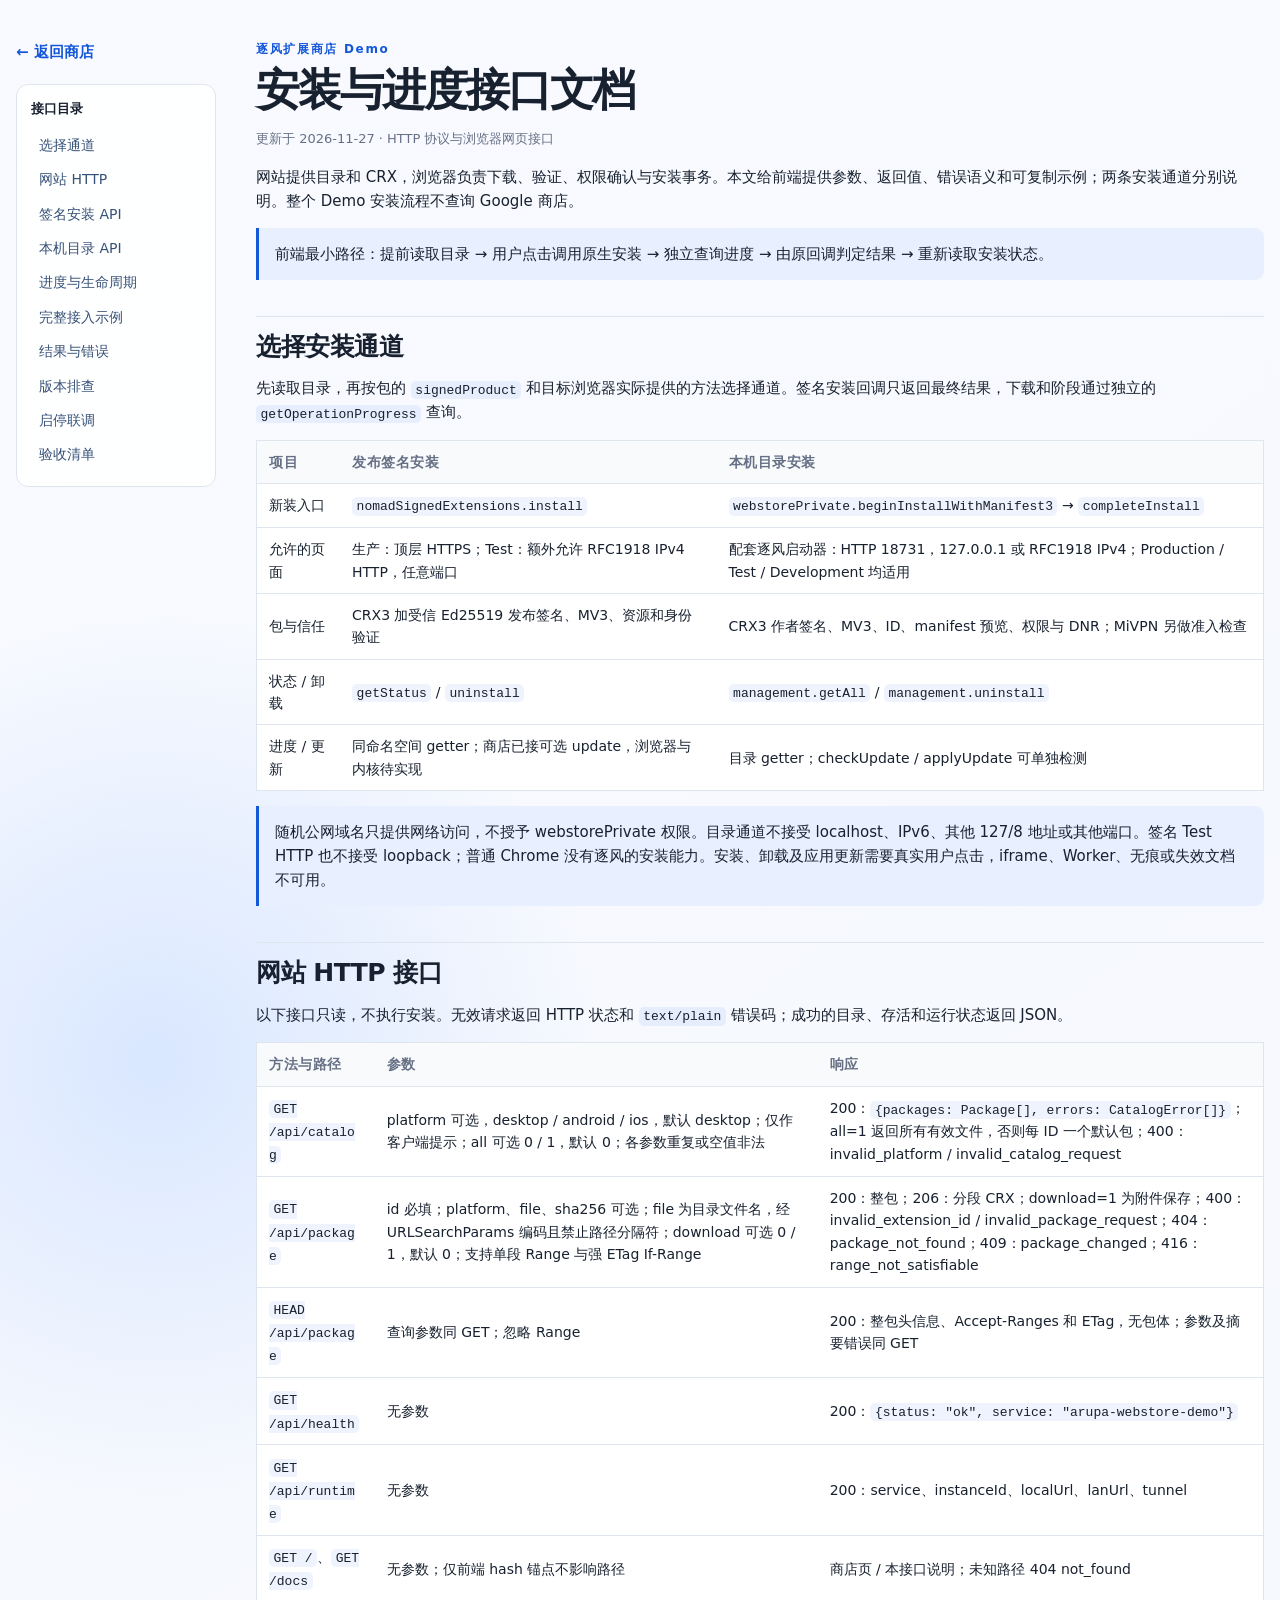
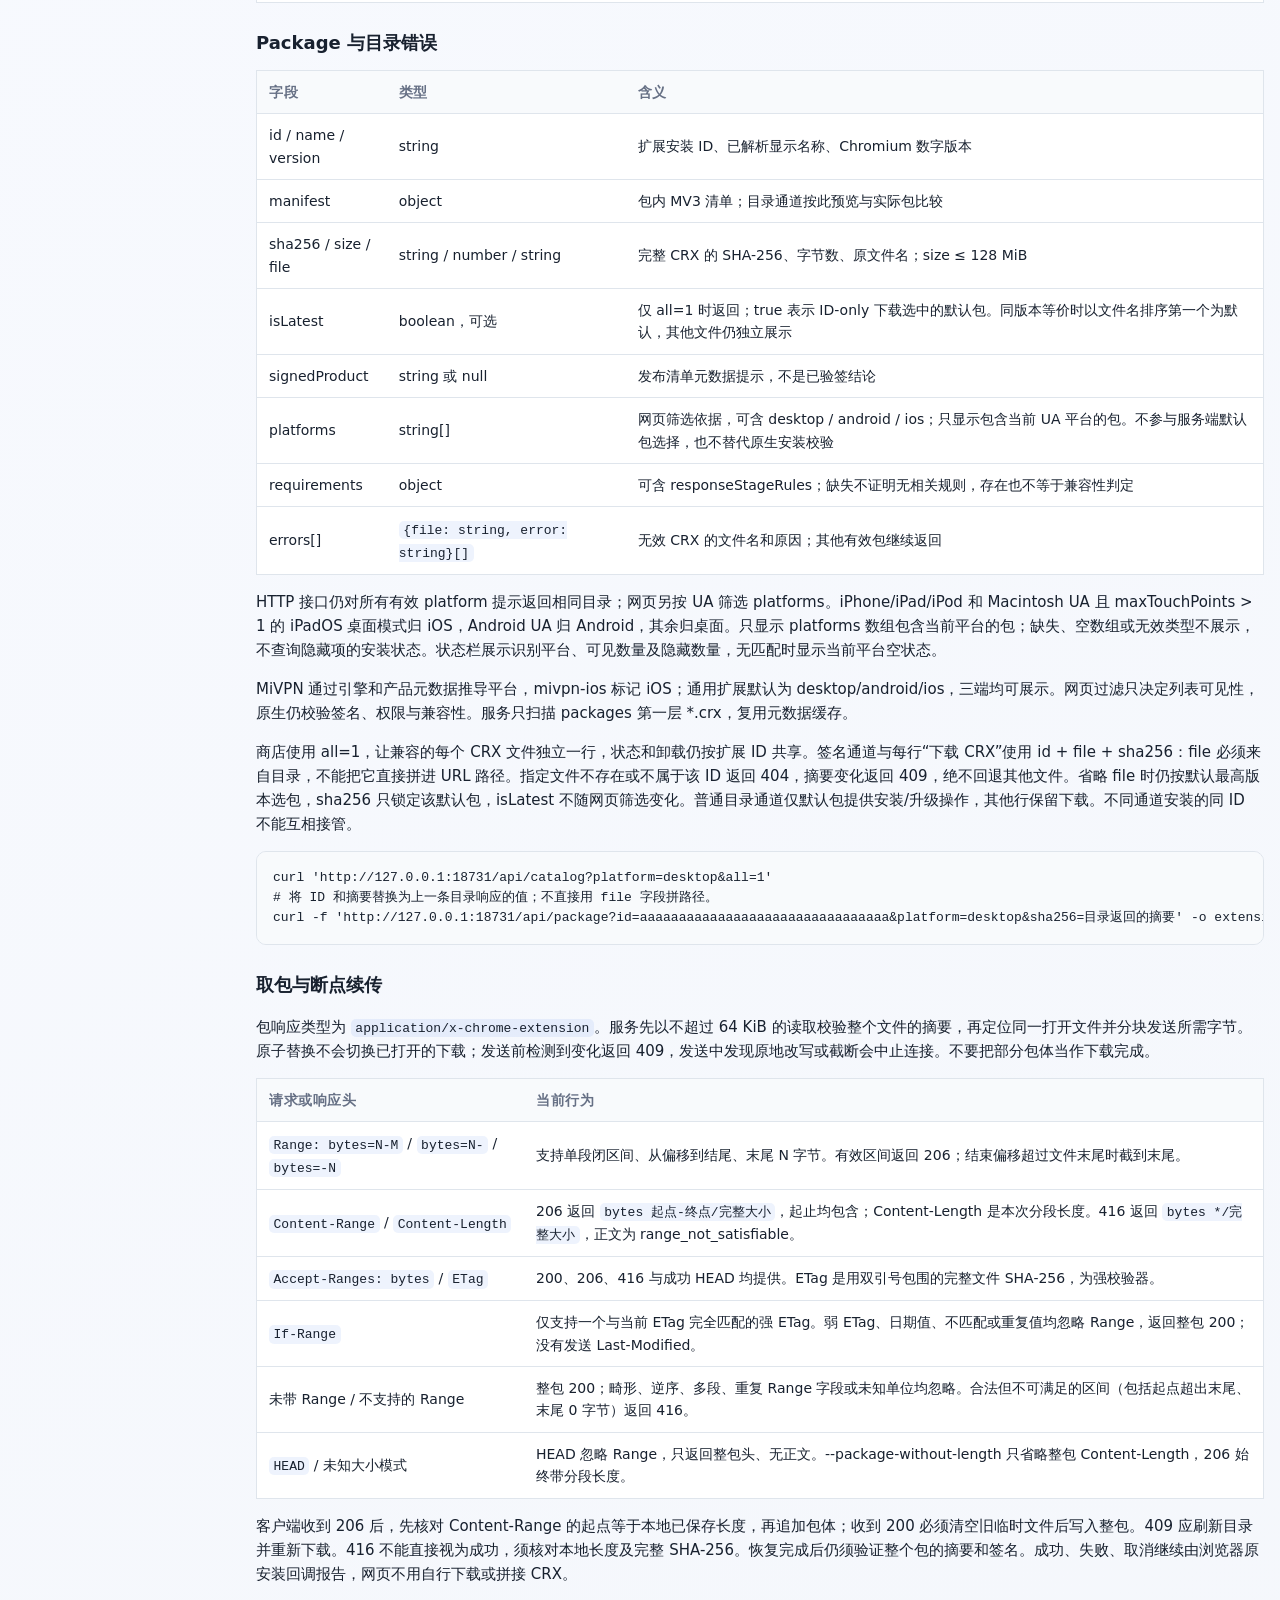
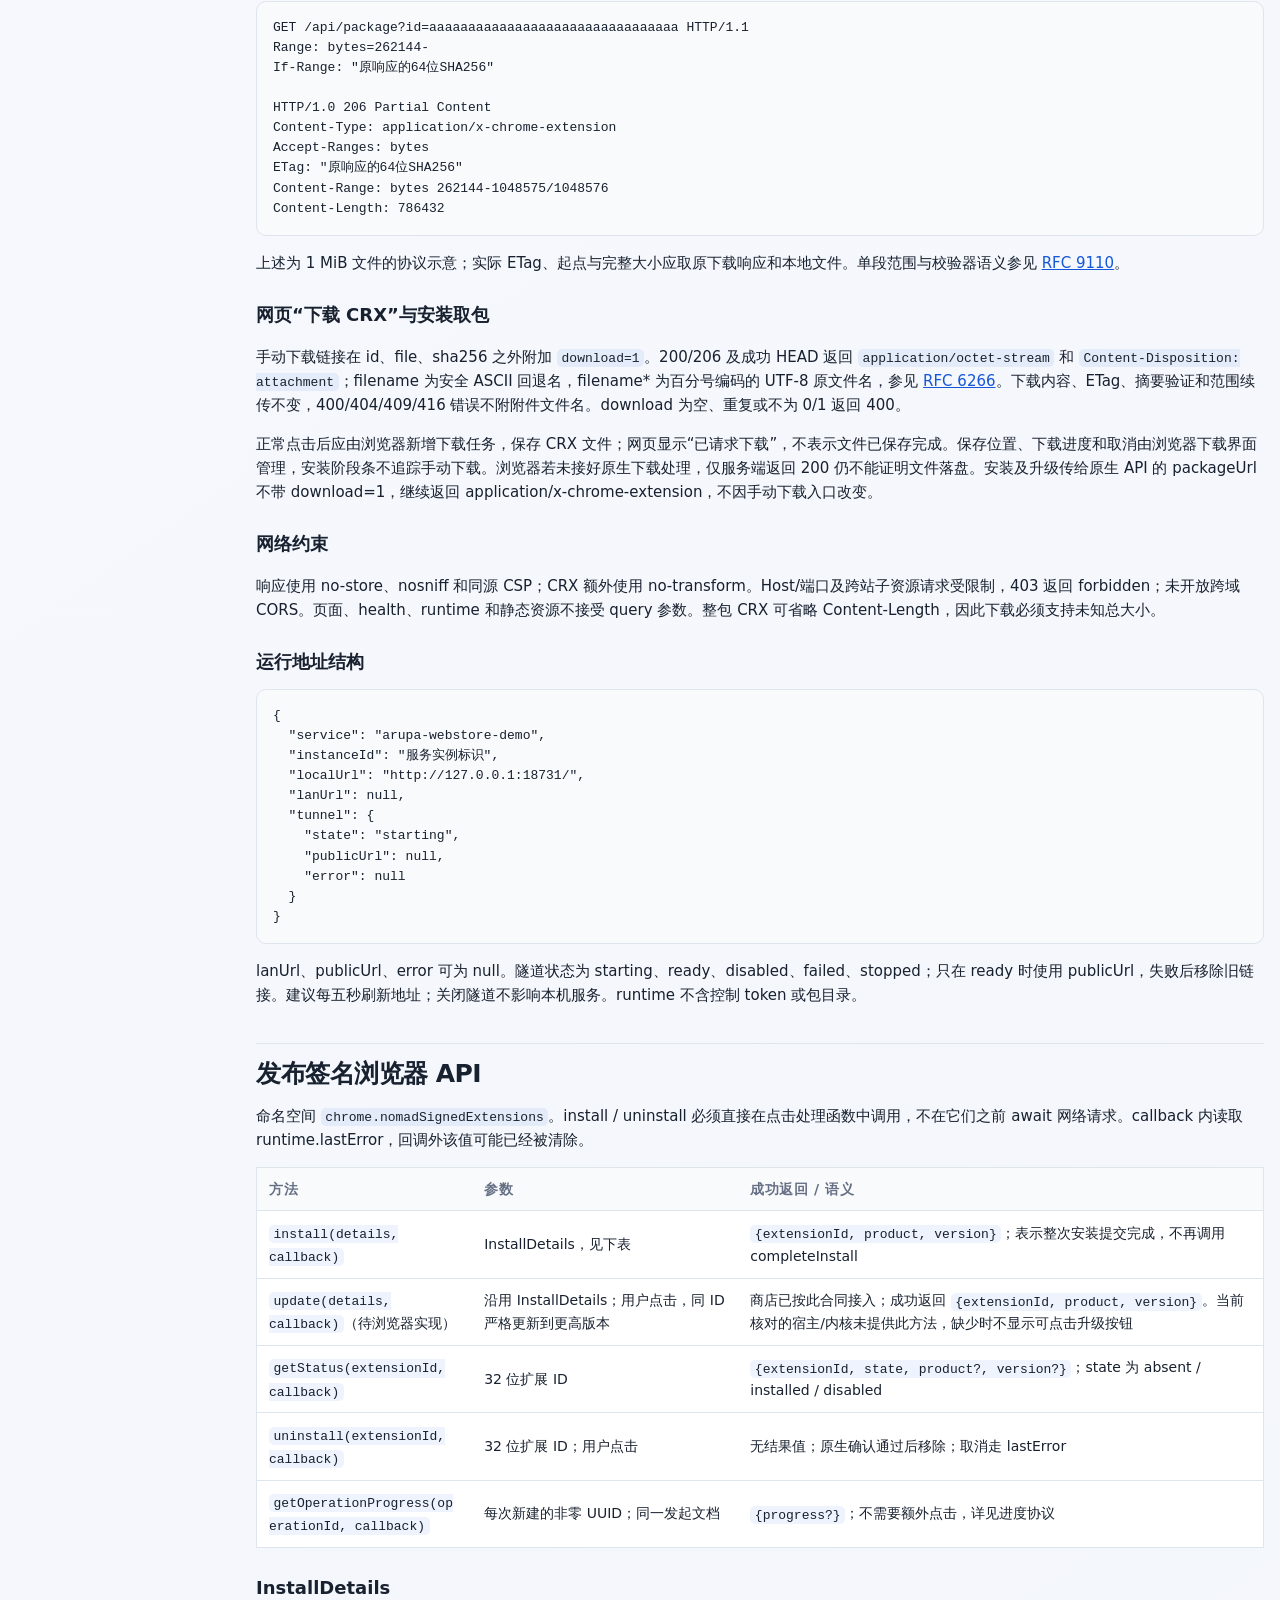
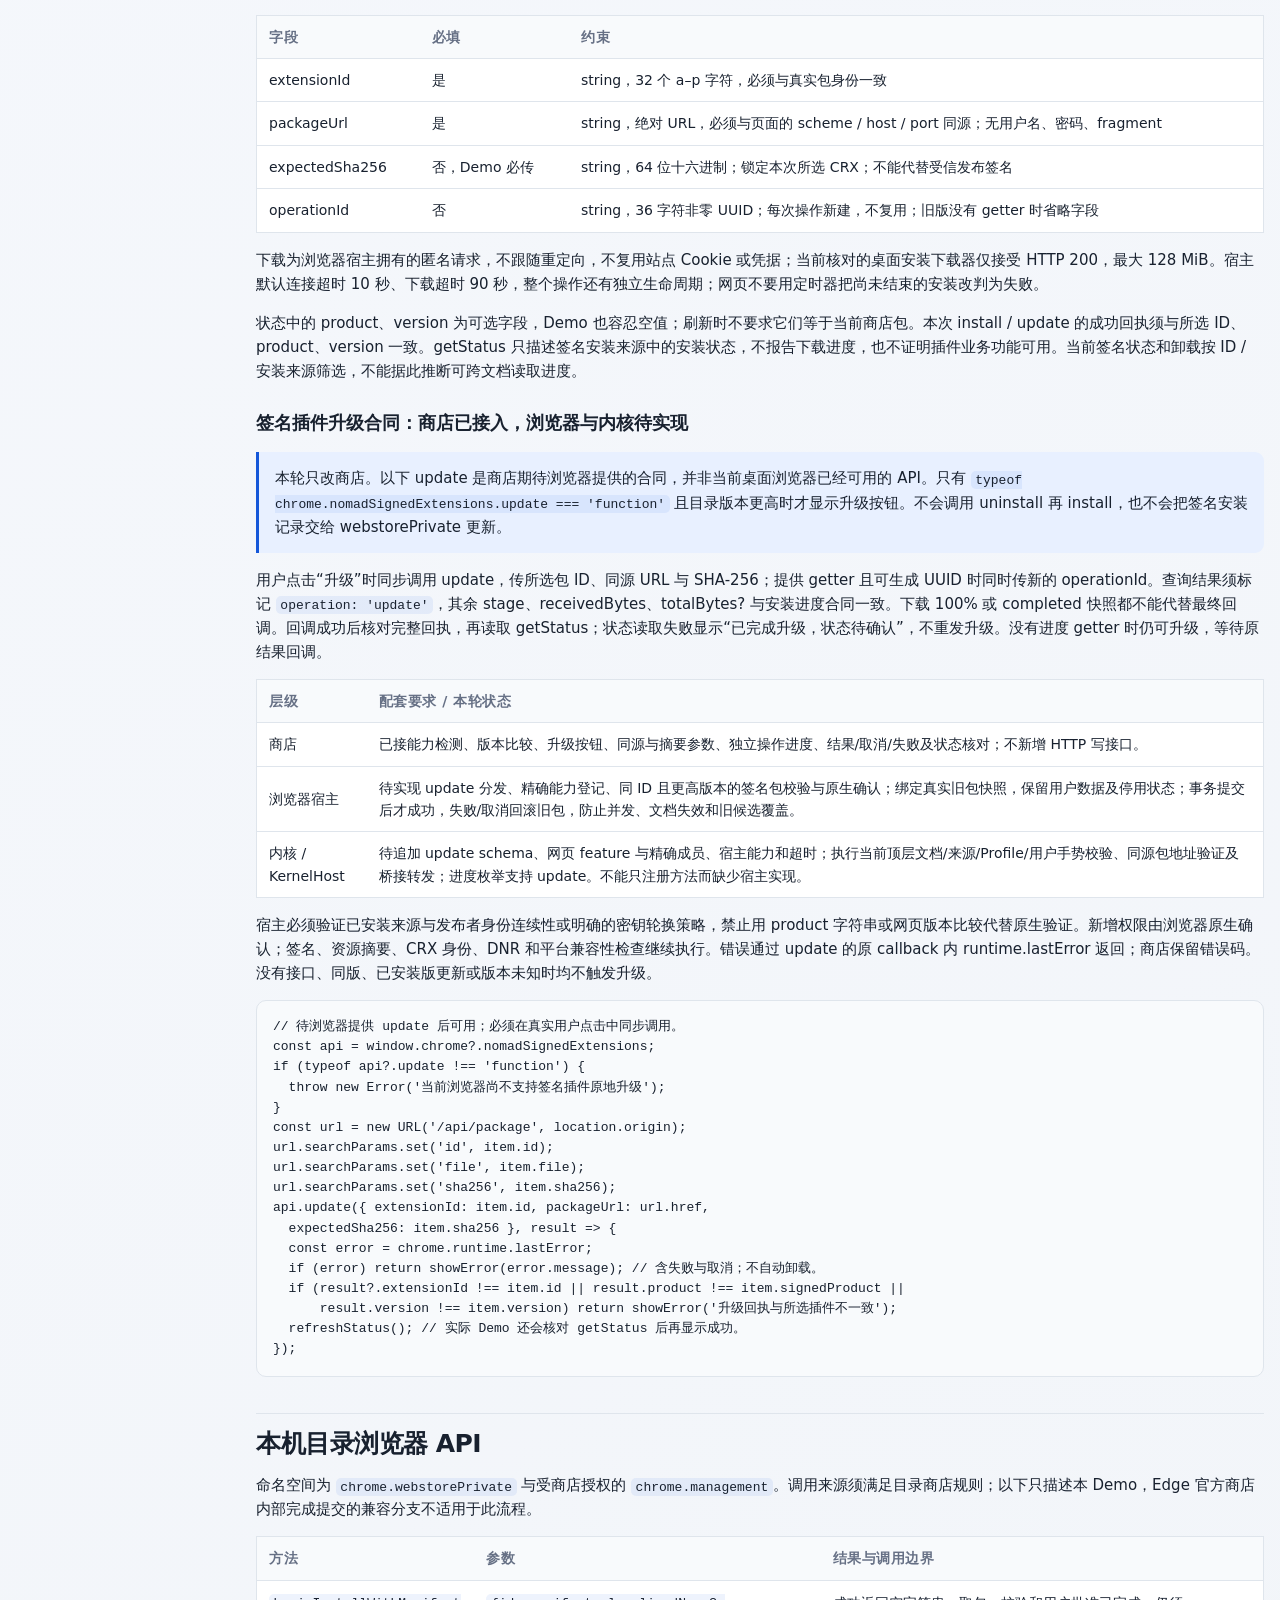
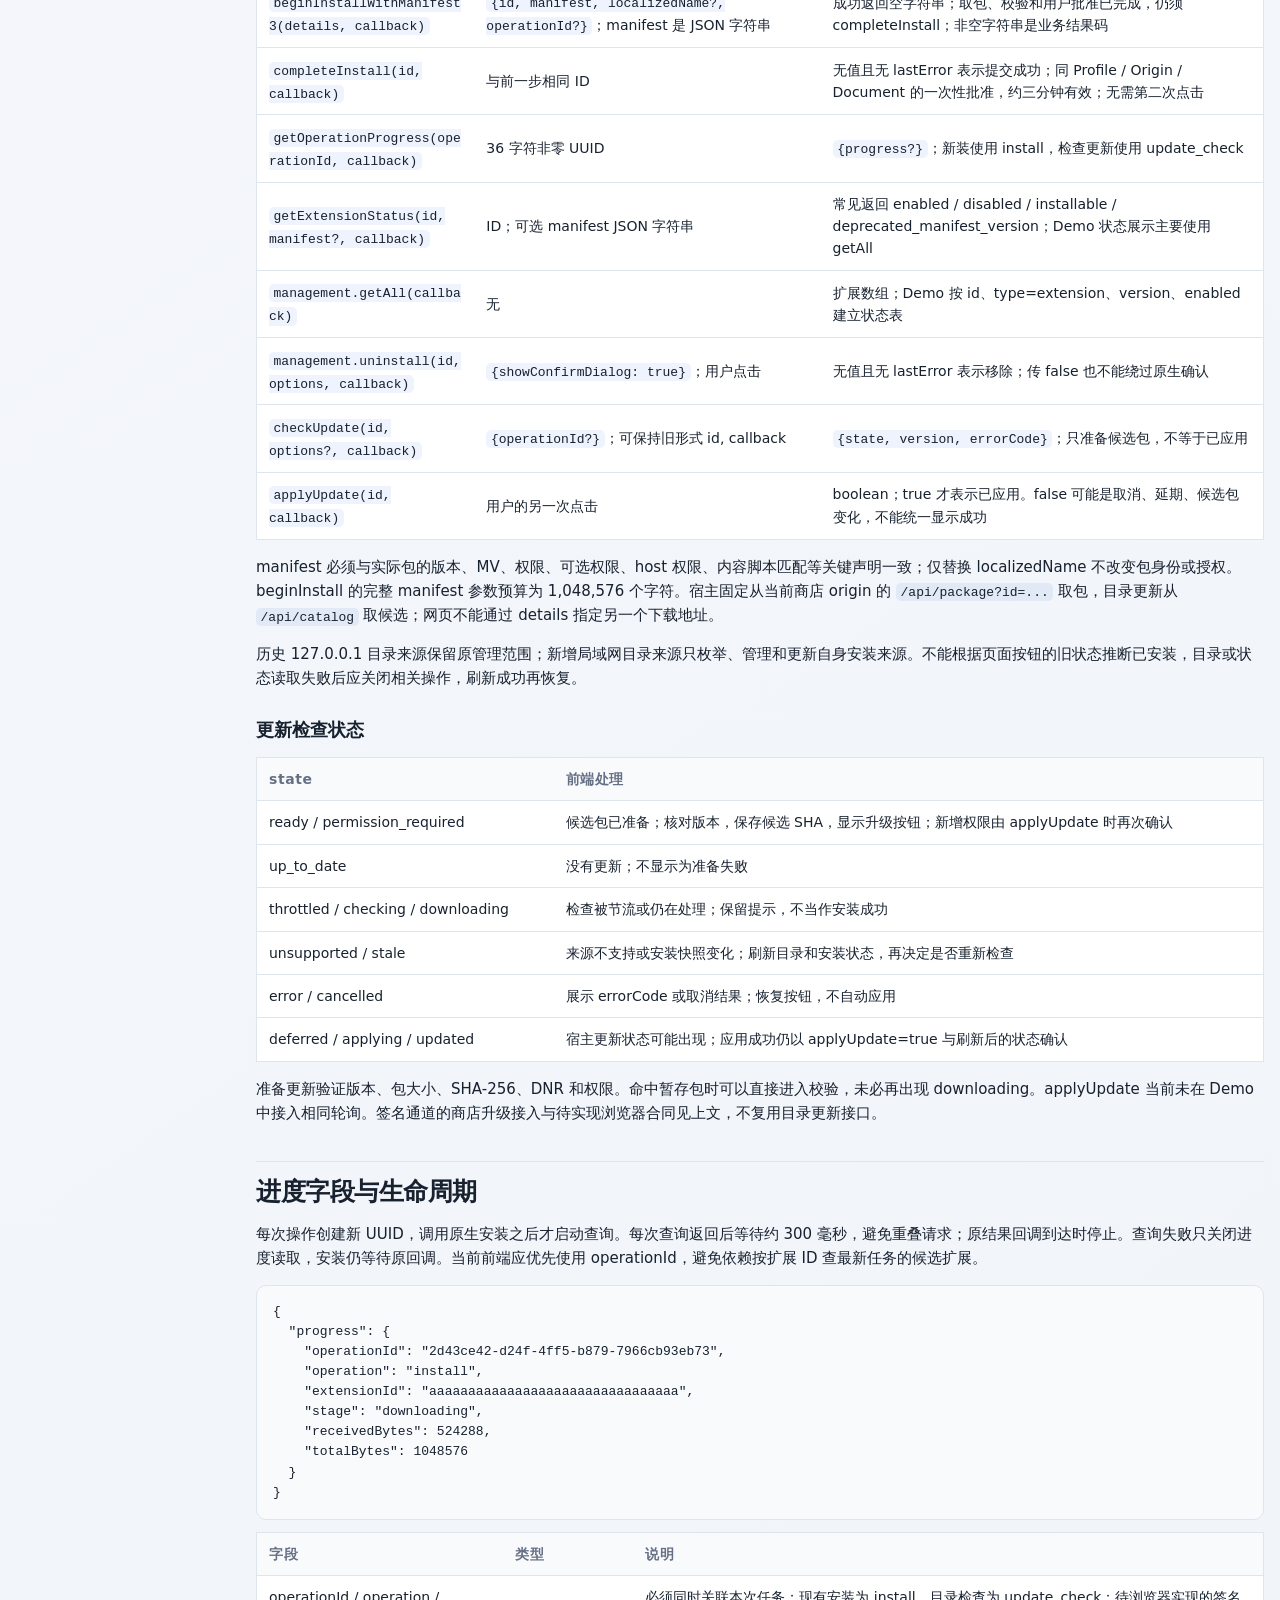
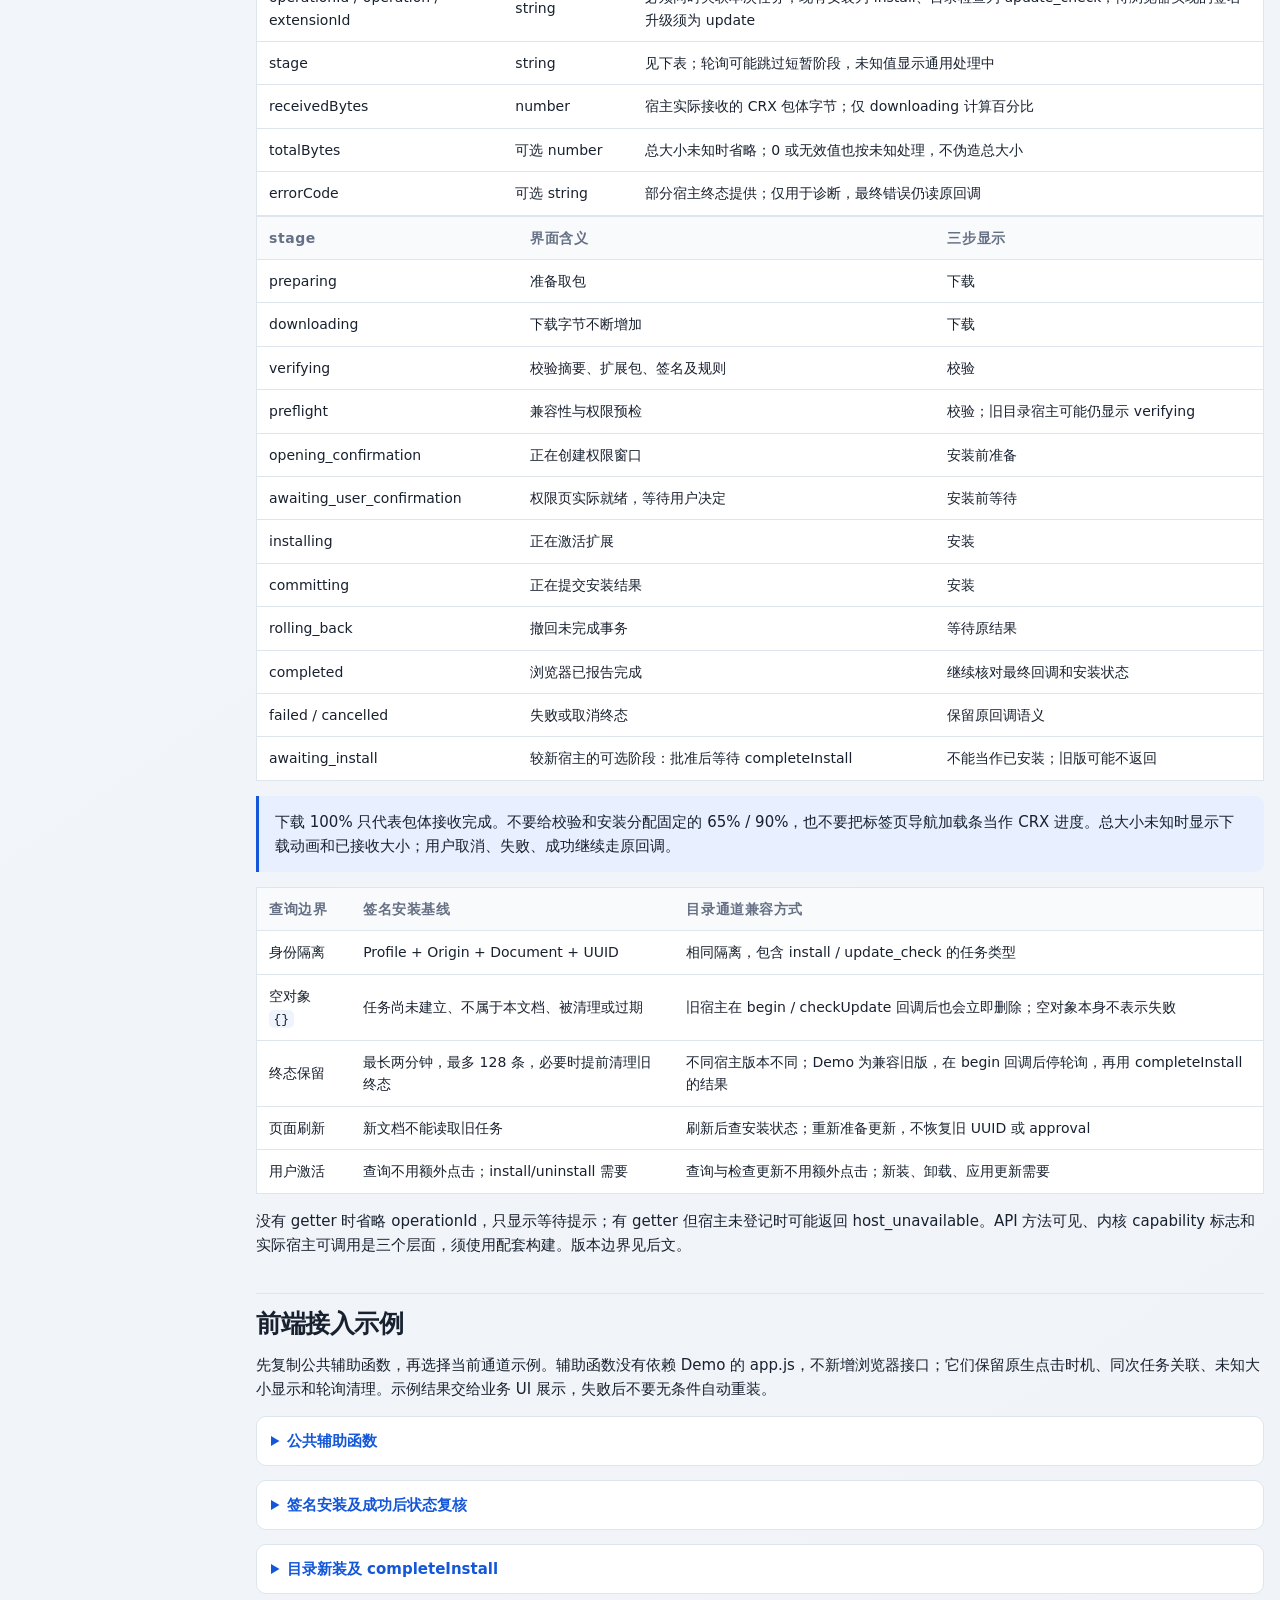
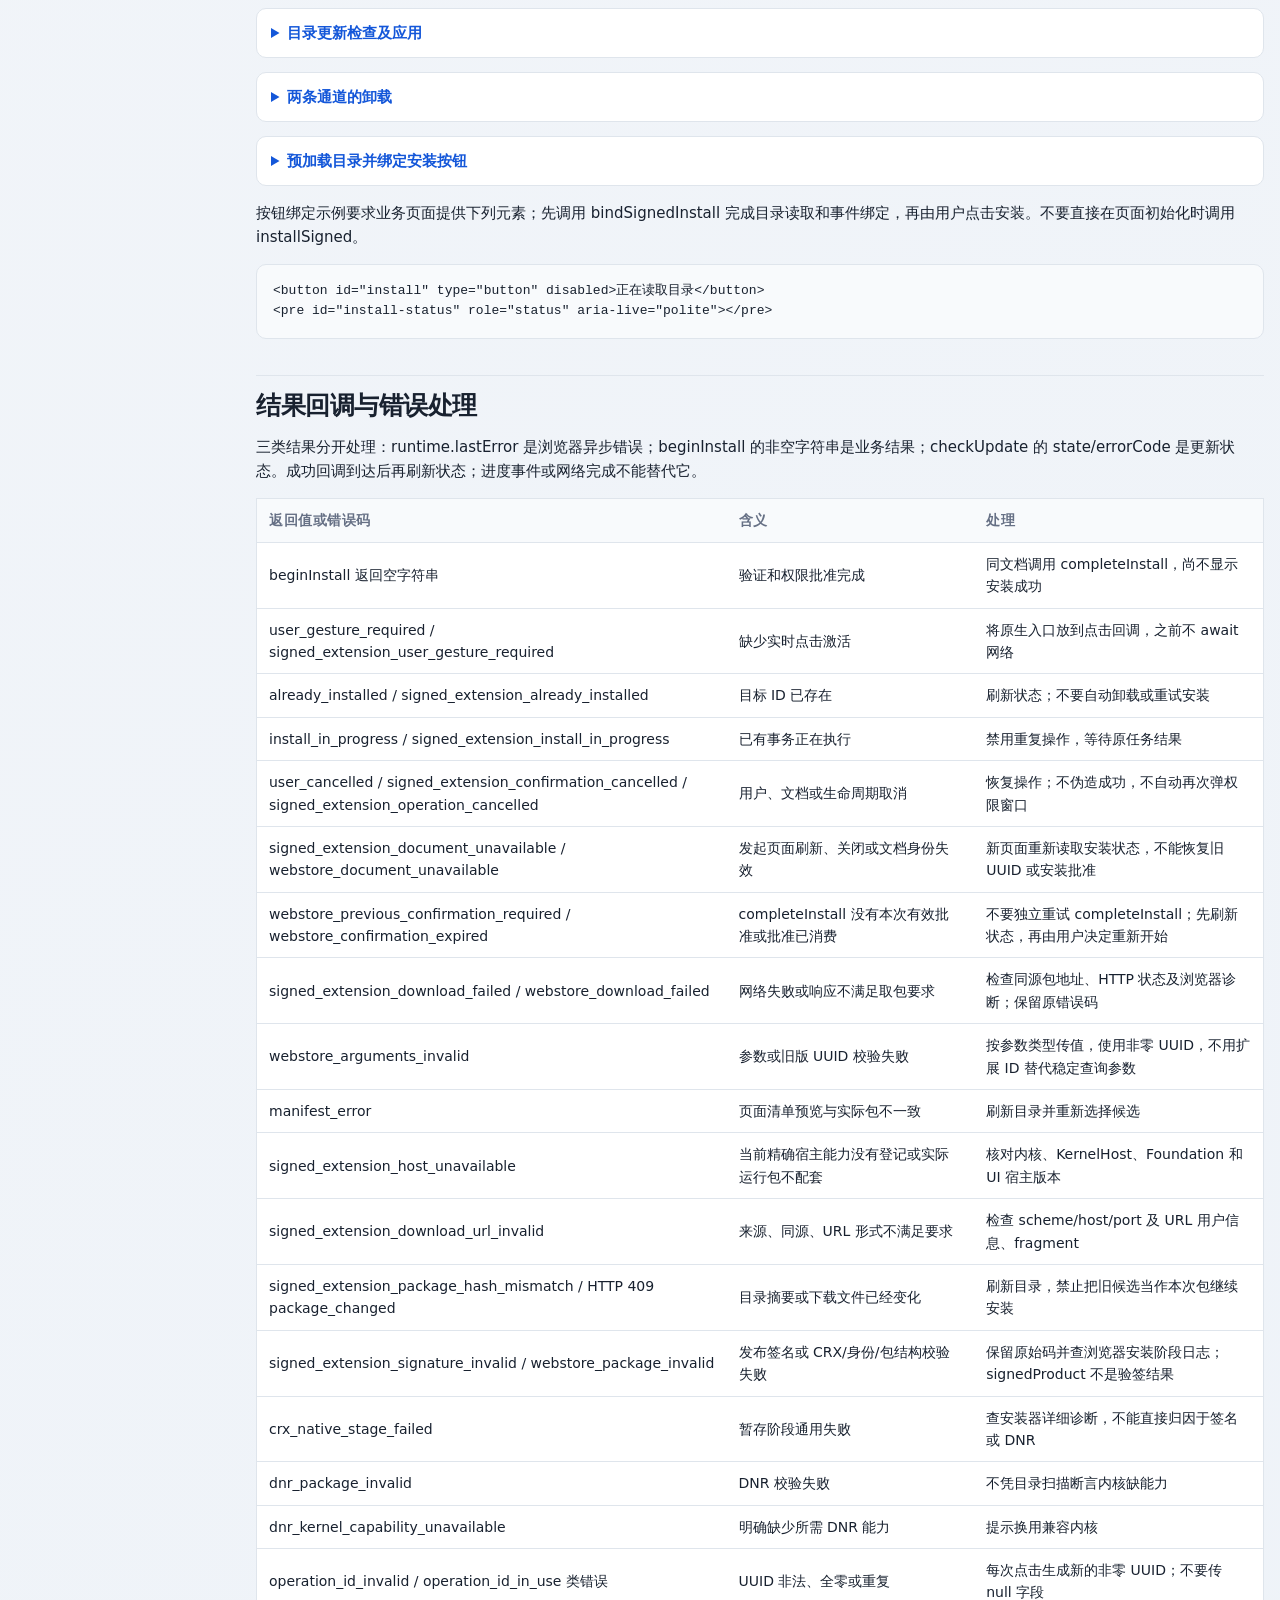
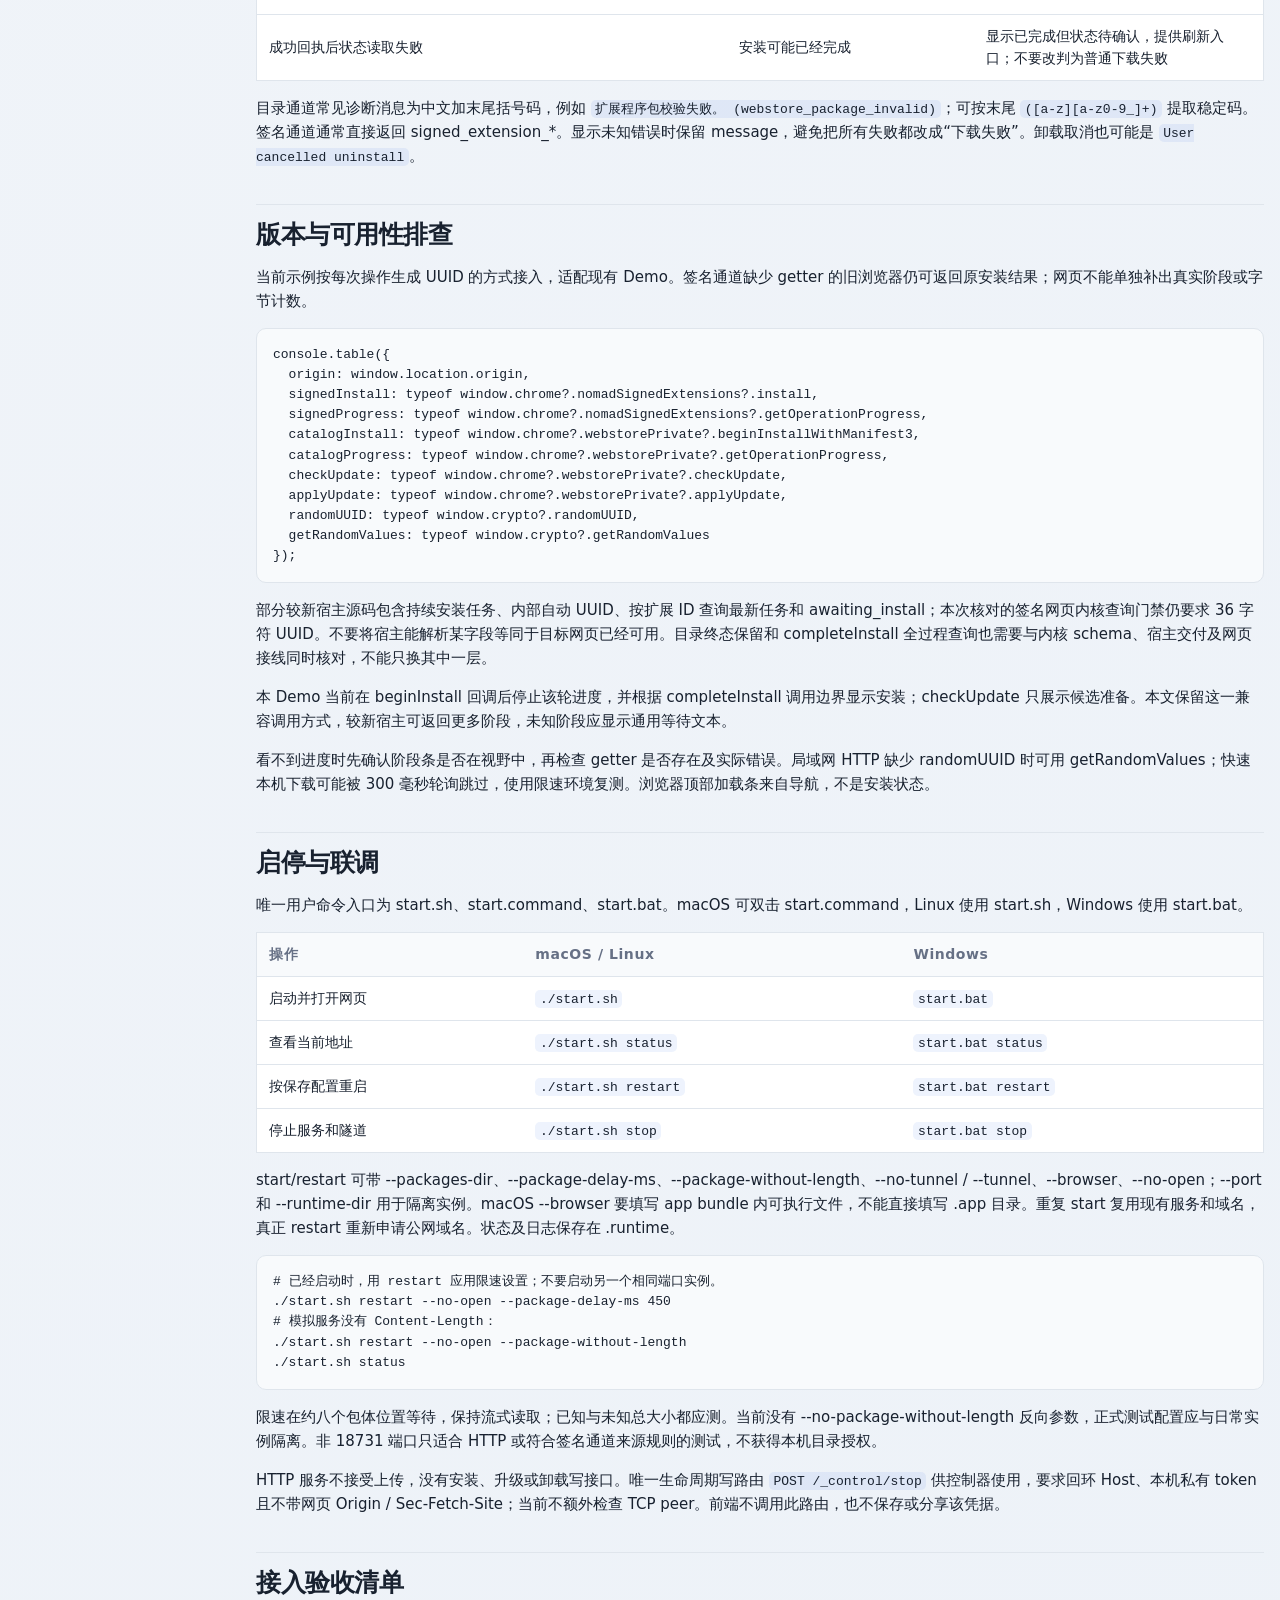
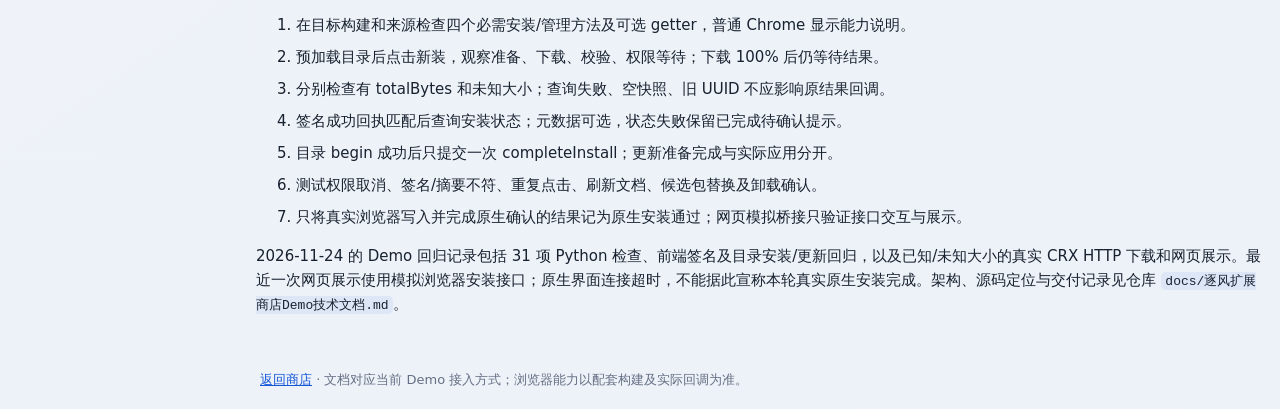
==== commit 73088def: "UA匹配插件" ====
--- a/api.html
+++ b/api.html
@@ -22,7 +22,7 @@
 </nav></aside>
 <main class="docs-main">
 <header class="docs-header"><p class="eyebrow">逐风扩展商店 Demo</p><h1>安装与进度接口文档</h1>
-<p class="docs-meta">更新于 2026-11-26 · HTTP 协议与浏览器网页接口</p>
+<p class="docs-meta">更新于 2026-11-27 · HTTP 协议与浏览器网页接口</p>
 <p>网站提供目录和 CRX，浏览器负责下载、验证、权限确认与安装事务。本文给前端提供参数、返回值、错误语义和可复制示例；两条安装通道分别说明。整个 Demo 安装流程不查询 Google 商店。</p>
 <p class="doc-callout">前端最小路径：提前读取目录 → 用户点击调用原生安装 → 独立查询进度 → 由原回调判定结果 → 重新读取安装状态。</p></header>
 <section id="overview" aria-labelledby="overview-heading"><h2 id="overview-heading">选择安装通道</h2>
@@ -51,10 +51,10 @@
 <tr><td>sha256 / size / file</td><td>string / number / string</td><td>完整 CRX 的 SHA-256、字节数、原文件名；size ≤ 128 MiB</td></tr>
 <tr><td>isLatest</td><td>boolean，可选</td><td>仅 all=1 时返回；true 表示 ID-only 下载选中的默认包。同版本等价时以文件名排序第一个为默认，其他文件仍独立展示</td></tr>
 <tr><td>signedProduct</td><td>string 或 null</td><td>发布清单元数据提示，不是已验签结论</td></tr>
-<tr><td>platforms</td><td>string[]</td><td>兼容性提示，可含 desktop / android / ios；不限制展示，不参与默认包选择</td></tr>
+<tr><td>platforms</td><td>string[]</td><td>网页筛选依据，可含 desktop / android / ios；只显示包含当前 UA 平台的包。不参与服务端默认包选择，也不替代原生安装校验</td></tr>
 <tr><td>requirements</td><td>object</td><td>可含 responseStageRules；缺失不证明无相关规则，存在也不等于兼容性判定</td></tr>
 <tr><td>errors[]</td><td><code>{file: string, error: string}[]</code></td><td>无效 CRX 的文件名和原因；其他有效包继续返回</td></tr>
-</tbody></table></div><p>桌面、Android、iOS 包统一展示，所有有效 platform 提示返回相同目录。MiVPN 保留引擎和产品元数据推导的平台标签；mivpn-ios 标记 iOS，不要求包内携带桌面或 Android 引擎。通用扩展默认三个平台提示，标签不代表已完成原生兼容性验收。只扫描 packages 第一层 *.crx，复用服务级元数据缓存。</p><p>商店使用 all=1，让每个 CRX 文件独立一行，状态和卸载仍按扩展 ID 共享。签名通道与每行“下载 CRX”使用 id + file + sha256：file 必须来自目录，不能把它直接拼进 URL 路径。指定文件不存在或不属于该 ID 返回 404，摘要变化返回 409，绝不回退其他文件。省略 file 时仍按默认最高版本选包，sha256 只锁定该默认包。普通目录通道只按 ID 取包，因此仅默认包提供安装/升级操作，其他行保留下载。不同通道安装的同 ID 不能互相接管。</p><pre><code id="example-http" data-language="shell">curl &#x27;http://127.0.0.1:18731/api/catalog?platform=desktop&amp;all=1&#x27;
+</tbody></table></div><p>HTTP 接口仍对所有有效 platform 提示返回相同目录；网页另按 UA 筛选 platforms。iPhone/iPad/iPod 和 Macintosh UA 且 maxTouchPoints &gt; 1 的 iPadOS 桌面模式归 iOS，Android UA 归 Android，其余归桌面。只显示 platforms 数组包含当前平台的包；缺失、空数组或无效类型不展示，不查询隐藏项的安装状态。状态栏展示识别平台、可见数量及隐藏数量，无匹配时显示当前平台空状态。</p><p>MiVPN 通过引擎和产品元数据推导平台，mivpn-ios 标记 iOS；通用扩展默认为 desktop/android/ios，三端均可展示。网页过滤只决定列表可见性，原生仍校验签名、权限与兼容性。服务只扫描 packages 第一层 *.crx，复用元数据缓存。</p><p>商店使用 all=1，让兼容的每个 CRX 文件独立一行，状态和卸载仍按扩展 ID 共享。签名通道与每行“下载 CRX”使用 id + file + sha256：file 必须来自目录，不能把它直接拼进 URL 路径。指定文件不存在或不属于该 ID 返回 404，摘要变化返回 409，绝不回退其他文件。省略 file 时仍按默认最高版本选包，sha256 只锁定该默认包，isLatest 不随网页筛选变化。普通目录通道仅默认包提供安装/升级操作，其他行保留下载。不同通道安装的同 ID 不能互相接管。</p><pre><code id="example-http" data-language="shell">curl &#x27;http://127.0.0.1:18731/api/catalog?platform=desktop&amp;all=1&#x27;
 # 将 ID 和摘要替换为上一条目录响应的值；不直接用 file 字段拼路径。
 curl -f &#x27;http://127.0.0.1:18731/api/package?id=aaaaaaaaaaaaaaaaaaaaaaaaaaaaaaaa&amp;platform=desktop&amp;sha256=目录返回的摘要&#x27; -o extension.crx</code></pre><h3>取包与断点续传</h3><p>包响应类型为 <code>application/x-chrome-extension</code>。服务先以不超过 64 KiB 的读取校验整个文件的摘要，再定位同一打开文件并分块发送所需字节。原子替换不会切换已打开的下载；发送前检测到变化返回 409，发送中发现原地改写或截断会中止连接。不要把部分包体当作下载完成。</p>
 <div class="table-wrap"><table><thead><tr><th scope="col">请求或响应头</th><th scope="col">当前行为</th></tr></thead><tbody>
@@ -399,10 +399,11 @@
   const output = document.querySelector(&#x27;#install-status&#x27;);
   button.disabled = true;
   const platform = currentClientPlatform();
-  const response = await fetch(&#x27;/api/catalog?platform=&#x27; + platform, { cache: &#x27;no-store&#x27; });
+  const response = await fetch(&#x27;/api/catalog?platform=&#x27; + platform + &#x27;&amp;all=1&#x27;, { cache: &#x27;no-store&#x27; });
   if (!response.ok) throw new Error(&#x27;目录 HTTP &#x27; + response.status);
   const { packages } = await response.json();
-  const item = packages.find(item =&gt; item.signedProduct); // 实际商店改为用户选中的目录项。
+  const item = packages.filter(item =&gt; Array.isArray(item?.platforms) &amp;&amp; item.platforms.includes(platform))
+    .find(item =&gt; item.signedProduct); // 实际商店改为用户选中的兼容目录项。
   if (!item) throw new Error(&#x27;目录没有签名插件&#x27;);
   button.textContent = &#x27;安装 &#x27; + item.name;
   button.disabled = false;
